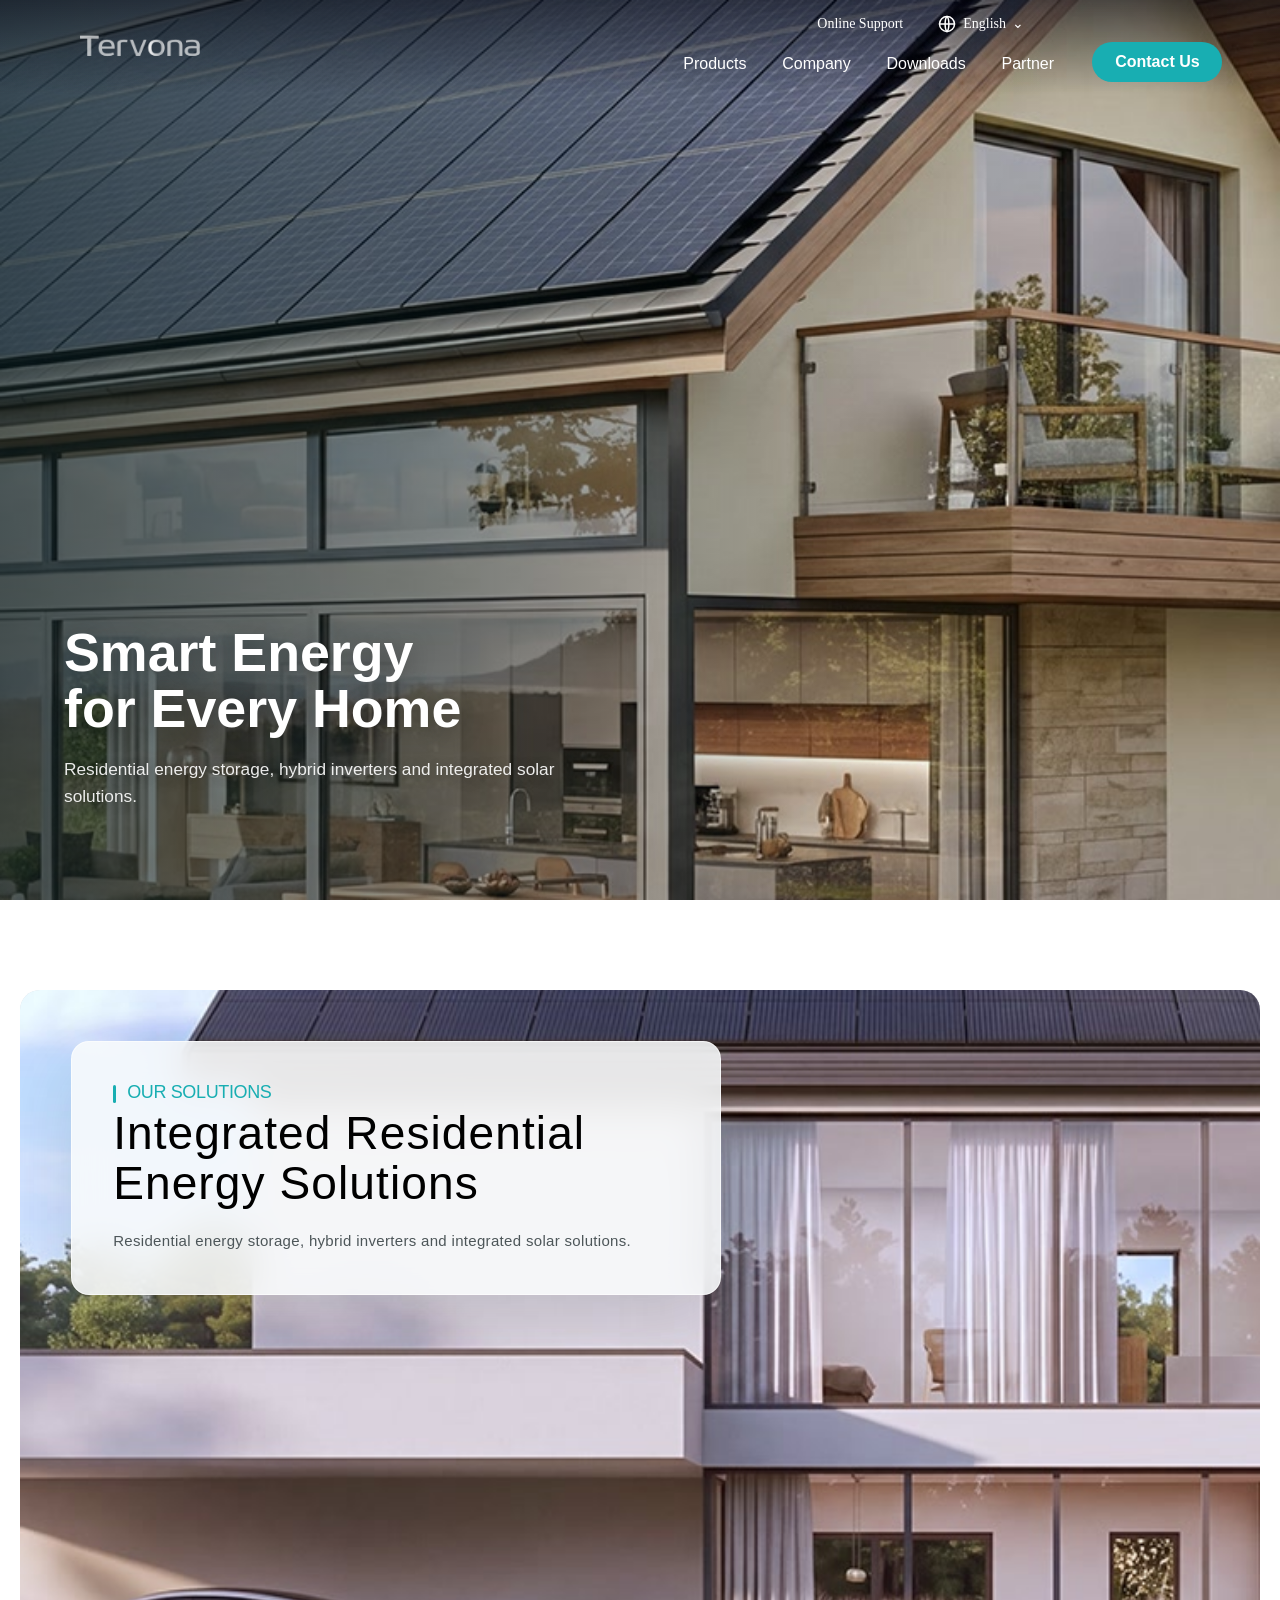
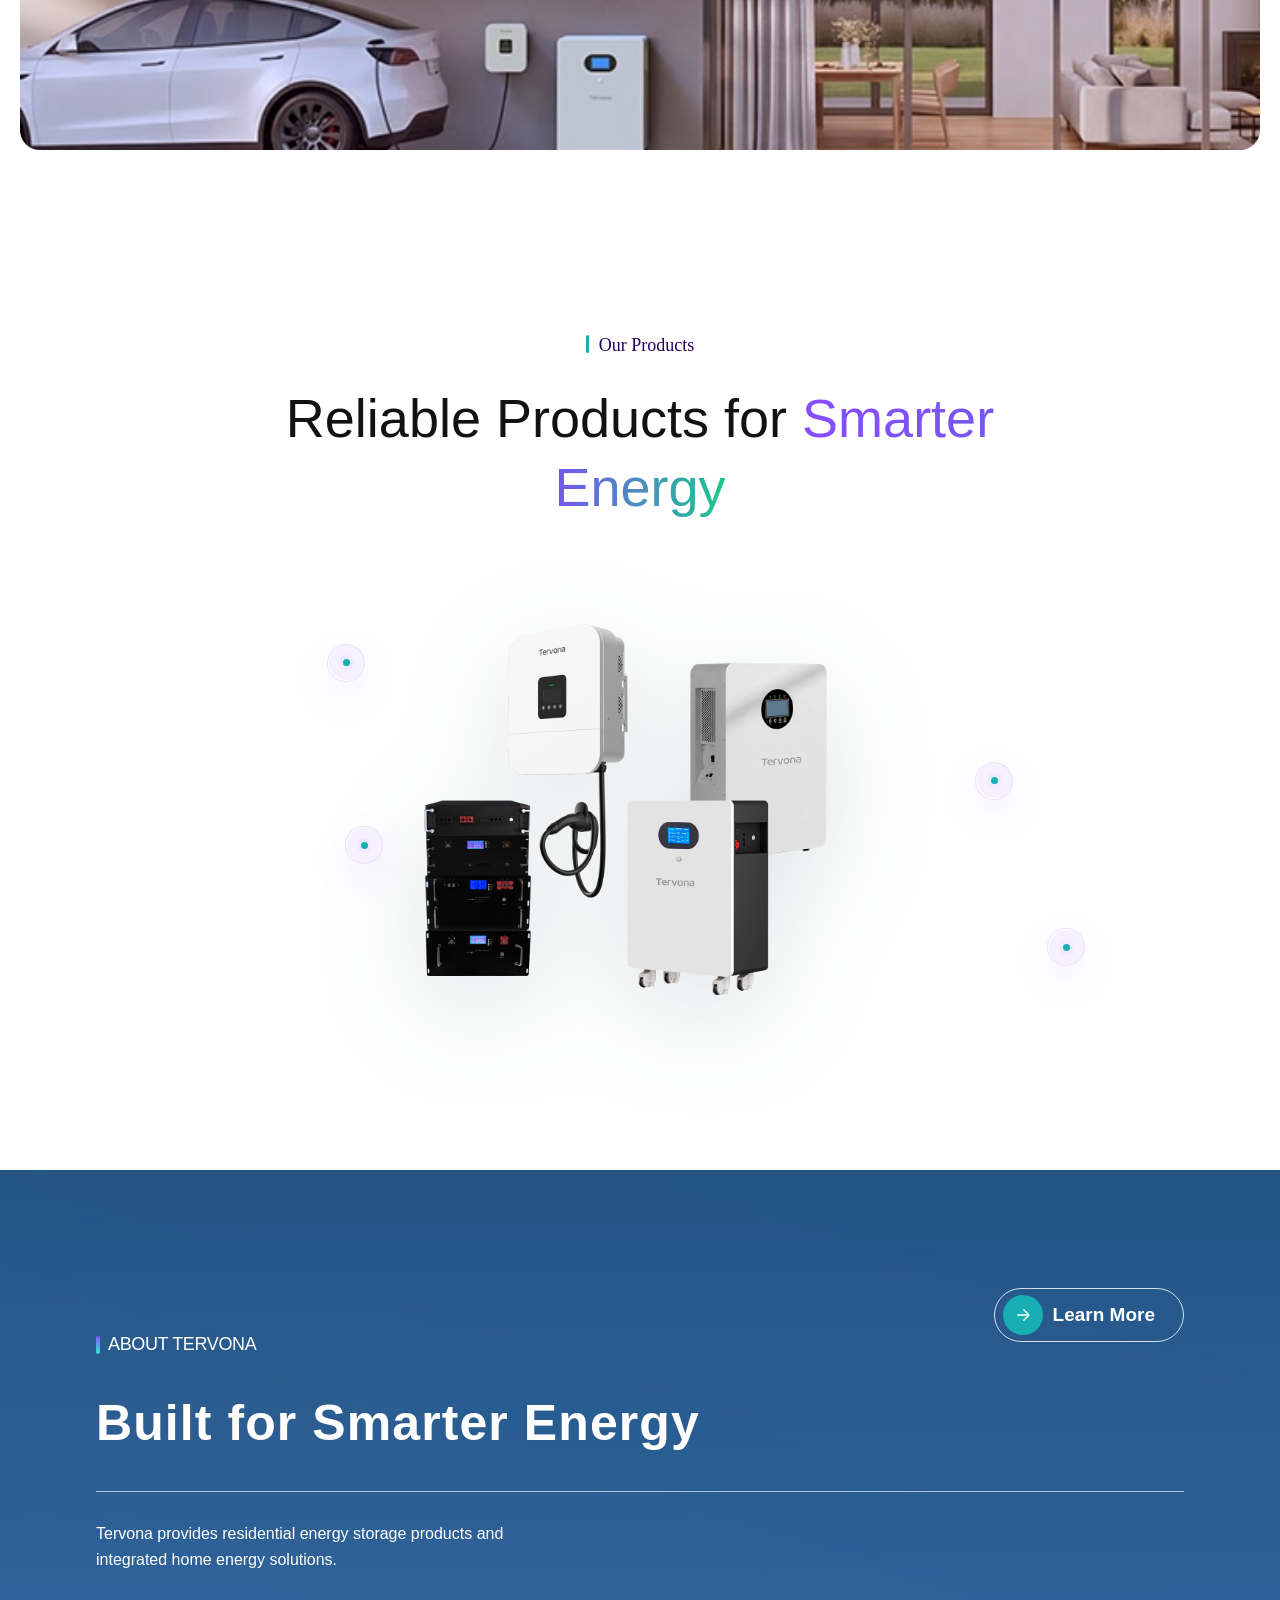
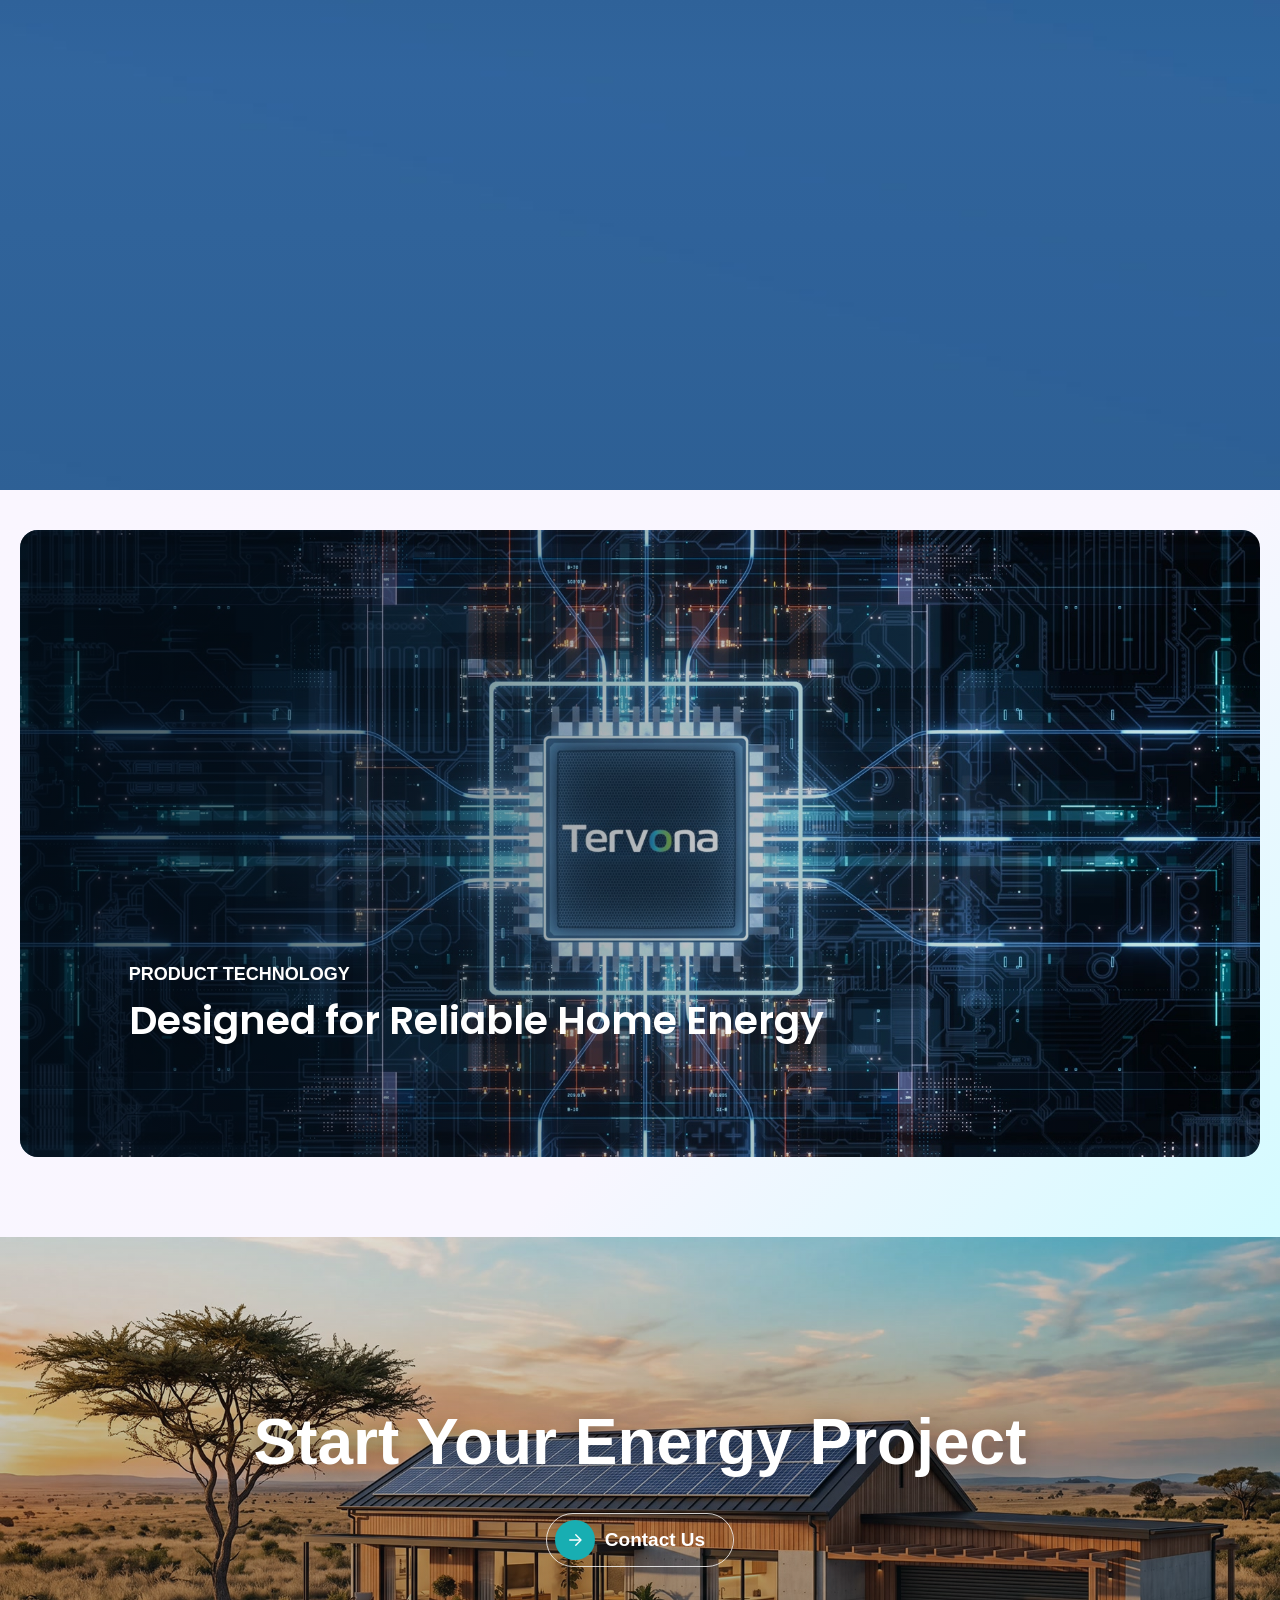
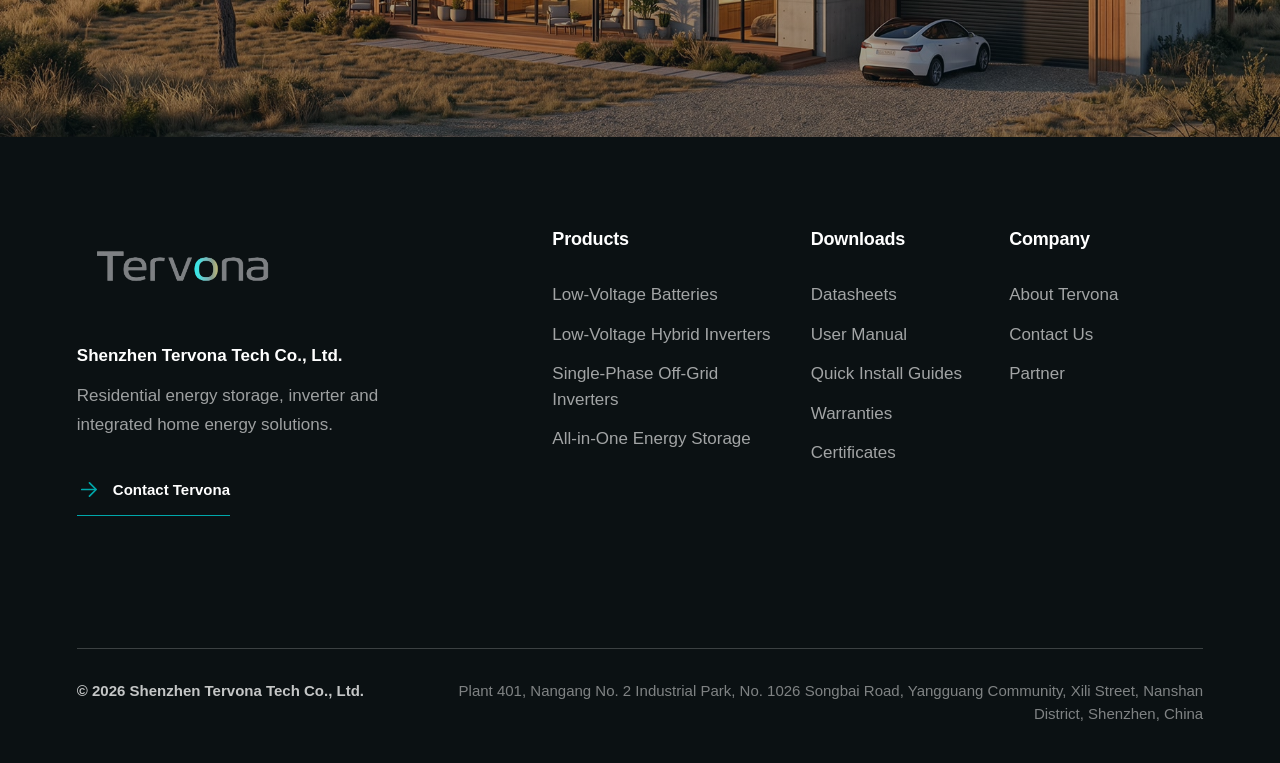
==== index.html @ 8e8884ca "Structure product detail titles by model and type" ====
<!doctype html>
<html lang="en">
  <head>
    <meta charset="UTF-8" />
    <meta name="viewport" content="width=device-width, initial-scale=1.0" />
    <title>Tervona</title>
    <script>
      (() => {
        const repositoryPath = "/website-cloner-no-motion";
        const usesRepositoryPath = window.location.hostname.endsWith(".github.io")
          || window.location.pathname === repositoryPath
          || window.location.pathname.startsWith(`${repositoryPath}/`);
        window.__SITE_BASE_PATH__ = usesRepositoryPath ? repositoryPath : "";
        const base = document.createElement("base");
        base.href = `${window.location.origin}${window.__SITE_BASE_PATH__ || ""}/`;
        document.head.appendChild(base);
      })();
    </script>
    <link rel="icon" type="image/png" href="assets/tervona-logo-transparent.png" />
    <link rel="stylesheet" href="styles.css?v=20261015-product-ui-v9" />
    <link rel="stylesheet" href="no-motion.css?v=20261015-product-ui-v9" />
  </head>
  <body>
    <div id="app"></div>
    <script src="assets/tervona-products.js?v=20261015-product-ui-v7"></script>
    <script src="cms-model.js?v=20260713-google-translate1"></script>
    <script src="no-motion.js?v=20260922-home-handoff-v1"></script>
    <script src="app-v3.js?v=20261015-product-ui-v9"></script>
  </body>
</html>
---- styles.css ----
@font-face {
  font-family: "TERVONA-Light";
  src: url("assets/tervona-fonts/PoppinsLight.woff2") format("woff2");
  font-display: swap;
}

/* Visual page builder */
.cms-record-actions button.visual { background:#8855ff; color:#fff; border-color:#8855ff; }
.cms-visual-editor { --ve-purple:#7950f2; --ve-border:#e4e7ec; --ve-muted:#667085; position:fixed; inset:0; z-index:10000; background:#f2f4f7; color:#101828; font-family:Inter,Poppins,Arial,sans-serif; overflow:hidden; }
.cms-visual-editor button,.cms-visual-editor input,.cms-visual-editor select,.cms-visual-editor textarea { font:inherit; }
.cms-visual-toolbar { height:64px; display:grid; grid-template-columns:320px 1fr 420px; align-items:center; padding:0 16px; background:#fff; border-bottom:1px solid var(--ve-border); }
.cms-visual-page-name,.cms-visual-toolbar-actions,.cms-visual-devices { display:flex; align-items:center; gap:8px; }
.cms-visual-page-name button { width:34px; height:34px; border:1px solid var(--ve-border); border-radius:8px; background:#fff; font-size:22px; }
.cms-visual-page-name b { font-size:15px; }.cms-visual-page-name span { color:var(--ve-muted); font-size:12px; }
.cms-visual-devices { justify-content:center; }.cms-visual-devices button,.cms-visual-toolbar-actions button,.cms-visual-toolbar-actions a { height:36px; padding:0 14px; border:1px solid var(--ve-border); border-radius:8px; background:#fff; color:#344054; text-decoration:none; display:inline-flex; align-items:center; }
.cms-visual-devices button.active { color:var(--ve-purple); border-color:#b8a3ff; background:#f7f5ff; }
.cms-visual-toolbar-actions { justify-content:flex-end; }.cms-visual-toolbar-actions .primary { color:#fff; border-color:var(--ve-purple); background:var(--ve-purple); padding-inline:24px; font-weight:650; }
.cms-visual-body { height:calc(100vh - 64px); display:grid; grid-template-columns:292px minmax(480px,1fr) 240px; }
.cms-visual-inspector,.cms-visual-layers { background:#fff; overflow:auto; }
.cms-visual-inspector { border-right:1px solid var(--ve-border); }.cms-visual-layers { border-left:1px solid var(--ve-border); }
.cms-visual-tabs { height:62px; display:grid; grid-template-columns:repeat(3,1fr); border-bottom:1px solid var(--ve-border); }
.cms-visual-tabs button { border:0; border-bottom:2px solid transparent; background:#fff; color:#475467; font-size:13px; }.cms-visual-tabs button.active { color:var(--ve-purple); border-color:var(--ve-purple); }
.cms-visual-inspector-title { padding:17px 18px 13px; border-bottom:1px solid #f0f1f3; }.cms-visual-inspector-title span { display:block; font-size:11px; color:#98a2b3; margin-bottom:4px; }.cms-visual-inspector-title b { font-size:15px; }
.cms-visual-fields { padding:18px; display:grid; gap:17px; }.cms-visual-fields>label,.cms-visual-media-field { display:grid; gap:7px; font-size:12px; color:#475467; }
.cms-visual-fields input[type=text],.cms-visual-fields select,.cms-visual-fields textarea { width:100%; border:1px solid #d0d5dd; border-radius:7px; background:#fff; padding:9px 10px; color:#101828; outline:none; }
.cms-visual-fields textarea { min-height:74px; resize:vertical; line-height:1.5; }.cms-visual-fields input:focus,.cms-visual-fields select:focus,.cms-visual-fields textarea:focus { border-color:#9b7dff; box-shadow:0 0 0 3px #f0ebff; }
.cms-visual-range>div,.cms-visual-color>div { display:flex; align-items:center; gap:10px; }.cms-visual-range input { flex:1; accent-color:var(--ve-purple); }.cms-visual-range output { min-width:54px; padding:7px; text-align:center; border:1px solid #d0d5dd; border-radius:6px; color:#344054; }
.cms-visual-color input { width:42px; height:36px; padding:3px; border:1px solid #d0d5dd; border-radius:7px; background:#fff; }.cms-visual-color code { flex:1; padding:8px; border:1px solid #d0d5dd; border-radius:7px; }
.cms-visual-media-field img { width:100%; aspect-ratio:16/8; object-fit:cover; border-radius:8px; border:1px solid var(--ve-border); }.cms-visual-media-field>div { display:grid; grid-template-columns:1fr 1fr; gap:8px; }.cms-visual-media-field button { min-height:36px; border:1px solid #a78bfa; border-radius:7px; color:var(--ve-purple); background:#fff; }
.cms-visual-note { padding:12px; border:1px solid #e9e3ff; border-radius:8px; background:#f8f6ff; color:#6941c6; font-size:12px; line-height:1.6; }
.cms-visual-canvas-wrap { position:relative; min-width:0; display:flex; flex-direction:column; overflow:hidden; background:#eef0f3; }
.cms-visual-canvas { width:min(100% - 44px,1200px); height:calc(100% - 48px); margin:20px auto 0; background:#fff; overflow:auto; box-shadow:0 3px 16px rgba(16,24,40,.12); transition:width .25s ease; }.cms-visual-canvas.tablet { width:min(760px,calc(100% - 44px)); }.cms-visual-canvas.mobile { width:min(390px,calc(100% - 44px)); }
.cms-visual-site-header { height:68px; padding:0 34px; display:flex; align-items:center; gap:28px; background:#fff; }.cms-visual-site-header img { width:76px; }.cms-visual-site-header nav { margin-left:auto; display:flex; gap:26px; font-size:12px; }.cms-visual-site-header>button { border:0; border-radius:999px; padding:10px 16px; background:#8855ff; color:#fff; font-size:12px; }
.cms-visual-canvas.mobile .cms-visual-site-header nav { display:none; }.cms-visual-canvas.mobile .cms-visual-site-header { padding:0 16px; }.cms-visual-canvas.mobile .cms-visual-site-header>button { margin-left:auto; }
.cms-visual-hero { position:relative; min-height:520px; display:flex; align-items:center; background-size:cover; background-position:center; cursor:pointer; }.cms-visual-canvas.mobile .cms-visual-hero { min-height:590px; }.cms-visual-hero-shade { position:absolute; inset:0; background:linear-gradient(90deg,rgba(0,0,0,.88),rgba(0,0,0,.52) 64%,rgba(0,0,0,.2)); }
.cms-visual-hero-copy { position:relative; z-index:2; width:72%; padding:54px; }.cms-visual-canvas.mobile .cms-visual-hero-copy { width:100%; padding:28px; }.cms-visual-hero h1 { margin:0; font-family:Poppins,Arial,sans-serif; letter-spacing:-.045em; }.cms-visual-hero p { max-width:620px; margin:18px 0 26px; line-height:1.55; }
.cms-visual-selectable { position:relative; border:1px solid transparent; }.cms-visual-selectable:hover { outline:1px dashed #a78bfa; }.cms-visual-selectable.selected { outline:2px solid var(--ve-purple); outline-offset:8px; }.cms-visual-element-tools { display:none; position:absolute; left:50%; top:-48px; transform:translateX(-50%); padding:8px 12px; background:var(--ve-purple); color:#fff; border-radius:7px; white-space:nowrap; font-size:12px; }.cms-visual-selectable.selected .cms-visual-element-tools { display:block; }
.cms-visual-preview-cta { padding:12px 19px; border:0; border-radius:8px; background:#8855ff; color:#fff; }.cms-visual-image-handle { position:absolute; right:14px; top:14px; z-index:3; padding:8px 11px; border:1px solid rgba(255,255,255,.7); border-radius:7px; color:#fff; background:rgba(17,24,39,.65); }.cms-visual-image-handle.active { background:#8855ff; }
.cms-visual-next-section { min-height:220px; padding:38px 48px; display:grid; grid-template-columns:1.2fr 1fr; gap:30px; background:#fff; }.cms-visual-next-section span { color:#8855ff; font-size:10px; letter-spacing:.12em; }.cms-visual-next-section h2 { margin:8px 0; font-size:28px; line-height:1.12; }.cms-visual-placeholder-art { min-height:130px; border-radius:12px; background:linear-gradient(145deg,#e8edf4,#f8fafc); }
.cms-visual-status { height:36px; margin-top:auto; padding:0 16px; display:flex; align-items:center; gap:20px; border-top:1px solid var(--ve-border); background:#fff; color:#667085; font-size:11px; }.cms-visual-status b { margin-left:auto; color:#12b76a; font-weight:500; }
.cms-visual-layers-head { height:58px; padding:0 15px; display:flex; align-items:center; justify-content:space-between; border-bottom:1px solid var(--ve-border); }.cms-visual-layers-head b { font-size:13px; }.cms-visual-layers-head span { color:#12b76a; font-size:10px; }
.cms-visual-layers>button { width:calc(100% - 20px); min-height:43px; margin:5px 10px 0; padding:0 10px; display:flex; align-items:center; justify-content:space-between; border:1px solid #e4e7ec; border-radius:7px; background:#fff; color:#344054; text-align:left; font-size:12px; }.cms-visual-layers>button.child { width:calc(100% - 34px); margin-left:24px; }.cms-visual-layers>button.active { color:#6941c6; border-color:#b8a3ff; background:#f5f2ff; }.cms-visual-layers em { color:#98a2b3; font-style:normal; }
.cms-visual-media-modal { display:none; position:absolute; z-index:8; left:4%; right:4%; bottom:42px; max-height:66%; border:1px solid #d0d5dd; border-radius:12px; background:#fff; box-shadow:0 24px 70px rgba(16,24,40,.25); overflow:hidden; }.cms-visual-media-modal.open { display:flex; flex-direction:column; }
.cms-visual-modal-head,.cms-visual-media-tools,.cms-visual-modal-foot { padding:14px 16px; display:flex; align-items:center; justify-content:space-between; border-bottom:1px solid var(--ve-border); }.cms-visual-modal-head div { display:grid; gap:3px; }.cms-visual-modal-head b { font-size:15px; }.cms-visual-modal-head span,.cms-visual-modal-foot span { color:#667085; font-size:11px; }.cms-visual-modal-head>button { border:0; background:transparent; font-size:22px; }
.cms-visual-media-tools { gap:12px; }.cms-visual-media-tools nav { display:flex; gap:3px; }.cms-visual-media-tools button { padding:7px 11px; border:1px solid var(--ve-border); border-radius:6px; background:#fff; font-size:11px; }.cms-visual-media-tools nav button.active { color:#6941c6; border-color:#b8a3ff; }.cms-visual-media-tools input { min-width:180px; margin-left:auto; padding:8px 10px; border:1px solid #d0d5dd; border-radius:7px; }
.cms-visual-media-grid { padding:14px 16px; display:grid; grid-template-columns:repeat(5,minmax(90px,1fr)); gap:10px; overflow:auto; }.cms-visual-media-grid button { position:relative; padding:0; border:2px solid transparent; border-radius:8px; background:#f2f4f7; overflow:hidden; text-align:left; }.cms-visual-media-grid button.active { border-color:var(--ve-purple); }.cms-visual-media-grid img { width:100%; aspect-ratio:4/2.6; object-fit:cover; display:block; }.cms-visual-media-grid span { display:block; padding:6px 7px; overflow:hidden; white-space:nowrap; text-overflow:ellipsis; font-size:10px; }
.cms-visual-modal-foot { border-top:1px solid var(--ve-border); border-bottom:0; }.cms-visual-modal-foot .primary { padding:9px 17px; border:0; border-radius:7px; color:#fff; background:var(--ve-purple); }
@media (max-width:1180px) { .cms-visual-toolbar { grid-template-columns:260px 1fr 330px; }.cms-visual-body { grid-template-columns:260px minmax(400px,1fr); }.cms-visual-layers { display:none; }.cms-visual-toolbar-actions button:not(.primary) { display:none; }.cms-visual-site-header nav { gap:14px; }.cms-visual-media-grid { grid-template-columns:repeat(4,1fr); } }

@font-face {
  font-family: "TERVONA-Regular";
  src: url("assets/tervona-fonts/PoppinsRegular.woff2") format("woff2");
  font-display: swap;
}

@font-face {
  font-family: "TERVONA-Medium";
  src: url("assets/tervona-fonts/PoppinsMedium.woff2") format("woff2");
  font-display: swap;
}

@font-face {
  font-family: "TERVONA-SemiBold";
  src: url("assets/tervona-fonts/PoppinsSemiBold.woff2") format("woff2");
  font-display: swap;
}

@font-face {
  font-family: "TERVONA-Bold";
  src: url("assets/tervona-fonts/PoppinsBold.woff2") format("woff2");
  font-display: swap;
}

@font-face {
  font-family: "TERVONA-ManSemiBold";
  src: url("assets/tervona-fonts/Manrope-SemiBold.woff2") format("woff2");
  font-display: swap;
}

:root {
  --purple: #8655ff;
  --purple-soft: #c8b6ff;
  --ink: #121212;
  --muted: #666;
  --line: #ececf0;
  --white: #ffffff;
  --dark: #151515;
  --green: #25e577;
  --shadow: 0 24px 80px rgba(0, 0, 0, 0.12);
  --button-color: var(--purple);
  --button-text-color: #fff;
  --button-radius: 999px;
  --site-font-family: var(--font-regular);
  --heading-font-family: var(--font-semibold);
  --base-font-size: 19px;
  --body-font-weight: 400;
  --body-line-height: 1.55;
  --nav-font-size: 20px;
  --nav-font-weight: 400;
  --button-font-size: 19px;
  --button-font-weight: 700;
  --hero-title-size: clamp(52px, 6vw, 100px);
  --section-title-size: clamp(36px, 5vw, 64px);
  --card-title-size: 23px;
  --heading-font-weight: 600;
  --card-title-weight: 600;
  --font-light: "TERVONA-Light", "Poppins", "Microsoft YaHei", Arial, sans-serif;
  --font-regular: "TERVONA-Regular", "Poppins", "Microsoft YaHei", Arial, sans-serif;
  --font-medium: "TERVONA-Medium", "Poppins", "Microsoft YaHei", Arial, sans-serif;
  --font-semibold: "TERVONA-SemiBold", "Poppins", "Microsoft YaHei", Arial, sans-serif;
  --font-bold: "TERVONA-Bold", "Poppins", "Microsoft YaHei", Arial, sans-serif;
  --font-man: "TERVONA-ManSemiBold", "Manrope", "Poppins", Arial, sans-serif;
}

* {
  box-sizing: border-box;
}

html {
  scroll-behavior: smooth;
  overflow-x: clip;
}

body {
  margin: 0;
  overflow-x: clip;
  color: var(--ink);
  background: var(--white);
  font-family: var(--site-font-family);
  font-size: var(--base-font-size);
  font-weight: var(--body-font-weight);
  line-height: var(--body-line-height);
}

h1,
h2,
h3,
h4,
h5,
h6 {
  font-family: var(--heading-font-family);
}

a {
  color: inherit;
  text-decoration: none;
}

button {
  font: inherit;
  cursor: pointer;
}

svg {
  width: 20px;
  height: 20px;
}

.topbar {
  position: fixed;
  z-index: 50;
  top: 0;
  left: 0;
  right: 0;
  height: 90px;
  color: #111;
  background: rgba(255, 255, 255, 0.96);
  transition: color 0.25s ease, background 0.25s ease, box-shadow 0.25s ease, transform 0.34s ease;
  backdrop-filter: blur(16px);
}

.topbar.hide {
  transform: translateY(-102%);
}

.topbar.solid,
.topbar:hover {
  color: #111;
  background: rgba(255, 255, 255, 0.96);
  box-shadow: 0 8px 28px rgba(0, 0, 0, 0.08);
  backdrop-filter: blur(16px);
}

.topbar.topbar-overlay:not(.solid):not(:hover) {
  color: #fff;
  background: linear-gradient(180deg, rgba(5, 7, 18, 0.58), rgba(5, 7, 18, 0));
  box-shadow: none;
  backdrop-filter: none;
}

.topbar.topbar-overlay:not(.solid):not(:hover) .logo-light { opacity: 1; }
.topbar.topbar-overlay:not(.solid):not(:hover) .logo-dark { opacity: 0; }
.topbar.topbar-overlay:not(.solid):not(:hover) .logo-light {
  filter: brightness(0) invert(1);
}

@media (min-width: 1001px) {
  .topbar.topbar-overlay { height: 56px; }
  .topbar.topbar-overlay .main-nav { height: 56px; padding: 0 40px; gap: 32px; }
  .topbar.topbar-overlay .fox-logo { width: 148px; height: 48px; }
  .topbar.topbar-overlay .top-small { top: 6px; right: 204px; gap: 22px; font-size: 12px; }
  .topbar.topbar-overlay .nav-links { gap: 34px; padding-top: 28px; font-size: 17px; }
  .topbar.topbar-overlay .nav-item > a { padding-bottom: 4px; }
  .topbar.topbar-overlay .nav-item > a::after { margin-top: 2px; }
  .topbar.topbar-overlay .contact-pill { min-width: 110px; height: 34px; font-size: 15px; }
}

.top-small {
  position: absolute;
  top: 14px;
  right: 226px;
  display: flex;
  align-items: center;
  gap: 25px;
  font-family: Georgia, "Times New Roman", serif;
  font-size: 12px;
}

.region,
.mobile-menu {
  border: 0;
  color: inherit;
  background: transparent;
}

.region {
  display: flex;
  align-items: center;
  gap: 6px;
  font-size: 12px;
}

.language-switcher {
  position: relative;
}

.region i {
  font-style: normal;
}

.language-menu {
  position: absolute;
  top: calc(100% + 12px);
  right: 0;
  z-index: 90;
  min-width: 178px;
  max-height: 320px;
  overflow-y: auto;
  display: grid;
  padding: 8px;
  border: 1px solid rgba(137, 85, 255, 0.14);
  border-radius: 12px;
  background: rgba(255, 255, 255, 0.98);
  box-shadow: 0 18px 48px rgba(17, 8, 54, 0.14);
  opacity: 0;
  pointer-events: none;
  transform: translateY(-6px);
  transition: opacity 0.2s ease, transform 0.2s ease;
}

.language-switcher.open .language-menu {
  opacity: 1;
  pointer-events: auto;
  transform: translateY(0);
}

.language-menu button {
  width: 100%;
  border: 0;
  border-radius: 8px;
  padding: 9px 10px;
  color: #1d1235;
  background: transparent;
  text-align: left;
  font-size: 13px;
}

.language-menu button:hover,
.language-menu button.active {
  color: var(--purple);
  background: rgba(137, 85, 255, 0.08);
}

.goog-te-banner-frame,
.goog-te-gadget-icon,
.goog-logo-link {
  display: none !important;
}

#google_translate_element {
  position: fixed;
  left: -9999px;
  top: -9999px;
  width: 1px;
  height: 1px;
  overflow: hidden;
}

body {
  top: 0 !important;
}

.main-nav {
  height: 90px;
  display: flex;
  align-items: center;
  padding: 0 58px;
  gap: 44px;
}

.fox-logo {
  position: relative;
  flex: 0 0 auto;
  width: 164px;
  height: 58px;
  display: block;
  overflow: hidden;
}

.fox-logo img {
  position: absolute;
  inset: 0;
  width: 100%;
  height: 100%;
  object-fit: contain;
  border-radius: 0;
  background: transparent;
  display: block;
  transition: opacity 0.2s ease;
}

.fox-logo .logo-dark {
  opacity: 0;
}

.topbar .logo-light {
  opacity: 0;
}

.topbar .logo-dark {
  opacity: 1;
}

.topbar.solid .logo-light,
.topbar:hover .logo-light {
  opacity: 0;
  filter: none;
}

.topbar.solid .logo-dark,
.topbar:hover .logo-dark {
  opacity: 1;
}

.nav-links {
  margin-left: auto;
  display: flex;
  align-items: flex-end;
  gap: 38px;
  height: 100%;
  padding-top: 50px;
  font-size: var(--nav-font-size);
  font-weight: var(--nav-font-weight);
}

.nav-item {
  height: 100%;
}

.nav-item > a {
  display: block;
  padding-bottom: 12px;
  white-space: nowrap;
}

.nav-item > a::after {
  content: "";
  display: block;
  width: 0;
  height: 2px;
  margin-top: 6px;
  background: var(--purple);
  transition: width 0.25s ease;
}

.nav-item:hover > a::after {
  width: 100%;
}

.contact-pill {
  min-width: 142px;
  height: 42px;
  display: inline-flex;
  align-items: center;
  justify-content: center;
  gap: 8px;
  padding: 0 18px;
  color: var(--button-text-color);
  background: var(--button-color);
  border-radius: var(--button-radius);
  font-size: var(--button-font-size);
  font-weight: var(--button-font-weight);
}

.mobile-menu {
  display: none;
}

.mobile-drawer {
  position: fixed;
  inset: 0;
  z-index: 80;
  display: none;
  background: rgba(12, 0, 32, 0.46);
  opacity: 0;
  pointer-events: none;
  transition: opacity 0.26s ease;
}

.topbar.mobile-open .mobile-drawer {
  display: block;
  opacity: 1;
  pointer-events: auto;
}

.mobile-drawer-panel {
  position: absolute;
  inset: 0 0 0 auto;
  width: min(88vw, 420px);
  height: 100%;
  padding: 20px 22px 28px;
  overflow-y: auto;
  color: #111;
  background: rgba(255, 255, 255, 0.98);
  box-shadow: -24px 0 60px rgba(0, 0, 0, 0.18);
  transform: translateX(100%);
  transition: transform 0.34s cubic-bezier(0.22, 1, 0.36, 1);
}

.topbar.mobile-open .mobile-drawer-panel {
  transform: translateX(0);
}

.mobile-drawer-head,
.mobile-drawer-item > div,
.mobile-drawer-tools {
  display: flex;
  align-items: center;
}

.mobile-drawer-head {
  justify-content: space-between;
  min-height: 58px;
}

.mobile-drawer-head button,
.mobile-drawer-item button {
  border: 0;
  background: transparent;
}

.mobile-drawer-head button {
  width: 42px;
  height: 42px;
  font-size: 30px;
  line-height: 1;
}

.mobile-drawer-tools {
  flex-wrap: wrap;
  gap: 10px;
  margin: 18px 0 22px;
  color: #5f35df;
  font-size: 13px;
}

.mobile-drawer-tools a,
.mobile-drawer-tools span,
.mobile-drawer-tools .region {
  min-height: 32px;
  display: inline-flex;
  align-items: center;
  gap: 5px;
  padding: 0 11px;
  border: 1px solid #eee8ff;
  border-radius: 999px;
  background: #faf8ff;
}

.mobile-drawer-tools .language-switcher {
  width: 100%;
}

.mobile-drawer-tools .region {
  width: 100%;
  justify-content: space-between;
  color: #5f35df;
}

.mobile-drawer-tools .language-menu {
  position: static;
  width: 100%;
  max-height: 0;
  margin-top: 8px;
  padding: 0;
  overflow: hidden;
  border: 0;
  box-shadow: none;
  opacity: 1;
  pointer-events: none;
  transform: none;
}

.mobile-drawer-tools .language-switcher.open .language-menu {
  max-height: 260px;
  padding: 8px;
  border: 1px solid rgba(137, 85, 255, 0.14);
  pointer-events: auto;
}

.mobile-drawer-nav {
  border-top: 1px solid #eee;
}

.mobile-drawer-item {
  border-bottom: 1px solid #eee;
}

.mobile-drawer-item > div {
  min-height: 58px;
  justify-content: space-between;
  gap: 16px;
}

.mobile-drawer-item > div > a {
  font-family: var(--font-semibold);
  font-size: 21px;
}

.mobile-drawer-item button {
  width: 38px;
  height: 38px;
  color: var(--purple);
  font-size: 22px;
  transition: transform 0.2s ease;
}

.mobile-drawer-item.open button {
  transform: rotate(180deg);
}

.mobile-submenu {
  display: block;
  max-height: 0;
  overflow: hidden;
  transition: max-height 0.24s ease;
}

.mobile-drawer-item.open .mobile-submenu {
  max-height: 520px;
  padding-bottom: 12px;
}

.mobile-submenu a {
  min-height: 46px;
  display: flex;
  align-items: center;
  gap: 12px;
  padding: 8px 4px 8px 14px;
  color: #444;
}

.mobile-submenu img {
  width: 26px;
  height: 26px;
  object-fit: contain;
}

.mobile-contact {
  min-height: 48px;
  display: inline-flex;
  align-items: center;
  gap: 10px;
  margin-top: 24px;
  padding: 0 20px;
  color: var(--button-text-color);
  background: var(--button-color);
  border-radius: var(--button-radius);
  font-family: var(--font-semibold);
  font-size: var(--button-font-size);
  font-weight: var(--button-font-weight);
}

body.mobile-menu-lock {
  overflow: hidden;
}

.mega {
  position: fixed;
  z-index: 48;
  top: 90px;
  left: 0;
  right: 0;
  padding: 0 42px;
  color: #111;
  background: rgba(255, 255, 255, 0.98);
  border-top: 1px solid var(--line);
  box-shadow: var(--shadow);
  opacity: 0;
  pointer-events: none;
  transform: translateY(-16px);
  transition: opacity 0.24s ease, transform 0.24s ease;
}

.fox-dropdown {
  padding: 0;
}

.drop-inner {
  max-width: 1400px;
  margin: 0 auto;
  padding: 60px 0;
}

.drop-top {
  display: flex;
  align-items: flex-end;
  justify-content: space-between;
  gap: 32px;
  padding-bottom: 34px;
  margin-bottom: 40px;
  border-bottom: 1px solid #e5e5e5;
}

.drop-top h3 {
  margin: 0 0 16px;
  color: #000;
  font-size: 28px;
  line-height: 1.2;
  font-weight: 700;
}

.drop-top p {
  margin: 0;
  color: #666;
  font-size: 16px;
}

.all-products {
  display: inline-flex;
  align-items: center;
  gap: 16px;
  color: var(--purple);
  font-size: 16px;
  font-weight: 500;
}

.all-products span {
  width: 40px;
  height: 28px;
  display: grid;
  place-items: center;
  border: 1px solid var(--purple);
  border-radius: 999px;
}

.all-products svg {
  width: 17px;
  height: 17px;
}

.drop-grid {
  --gap-x: 20px;
  --gap-y: 30px;
  display: grid;
  grid-template-columns: repeat(4, minmax(0, 1fr));
  gap: var(--gap-y) var(--gap-x);
}

.support-drop .drop-grid {
  grid-template-columns: repeat(3, minmax(0, 1fr));
}

.drop-pill {
  position: relative;
  min-height: 48px;
  display: flex;
  align-items: center;
  gap: 20px;
  padding: 8px 28px;
  overflow: hidden;
  color: #000;
  background: #fff;
  border: 1px solid #eee8ff;
  border-radius: 80px;
  transition: color 0.28s ease, background 0.28s ease, border 0.28s ease;
}

.drop-pill img {
  width: 32px;
  height: 32px;
  object-fit: contain;
  filter: hue-rotate(235deg) saturate(1.5);
}

.drop-pill:hover {
  color: #fff;
  background: var(--purple);
  border-color: transparent;
}

.drop-pill:hover img {
  filter: brightness(0) invert(1);
}

.nav-item:hover .mega,
.nav-item:focus-within .mega,
.nav-item.open .mega {
  opacity: 1;
  pointer-events: auto;
  transform: translateY(0);
}

.mega-inner {
  max-width: 1280px;
  min-height: 310px;
  margin: 0 auto;
  display: grid;
  grid-template-columns: 1.1fr 1fr 1fr 0.9fr;
  gap: 34px;
  padding: 42px 0;
}

.mega-copy p,
.section-title span,
.energy-copy span {
  margin: 0 0 14px;
  color: var(--purple);
  font-family: Georgia, "Times New Roman", serif;
}

.mega-copy h3 {
  max-width: 360px;
  margin: 0 0 24px;
  font-size: 30px;
  line-height: 1.14;
  font-weight: 500;
}

.link-arrow {
  display: inline-flex;
  align-items: center;
  gap: 10px;
  font-weight: 700;
}

.mega-col h4 {
  margin: 4px 0 16px;
  font-size: 14px;
  color: var(--muted);
}

.mega-col a {
  min-height: 38px;
  display: flex;
  align-items: center;
  justify-content: space-between;
  border-bottom: 1px solid var(--line);
  font-size: 16px;
}

.mega-card {
  padding: 22px;
  background: #f7f7fb;
  border-radius: 8px;
}

.mega-card img {
  width: 100%;
  height: 120px;
  object-fit: contain;
}

.mega-card strong,
.mega-card span {
  display: block;
}

.mega-card strong {
  margin: 12px 0 8px;
}

.mega-card span {
  color: var(--muted);
  line-height: 1.5;
}

.hero {
  position: relative;
  height: 100vh;
  min-height: 720px;
  overflow: hidden;
  background: #000;
}

.hero-track {
  height: 100%;
  display: flex;
  transition: transform 0.85s cubic-bezier(0.75, 0, 0.16, 1);
}

.hero-slide {
  position: relative;
  min-width: 100%;
  height: 100%;
  overflow: hidden;
}

.hero-slide picture,
.hero-slide img,
.hero-slide video {
  width: 100%;
  height: 100%;
  object-fit: cover;
  object-position: left center;
  display: block;
}

.hero-shade {
  position: absolute;
  inset: 0;
  background: linear-gradient(90deg, rgba(0, 0, 0, 0.58), rgba(0, 0, 0, 0.1) 58%, rgba(0, 0, 0, 0));
}

.hero-brand-mark {
  position: absolute;
  z-index: 10;
  top: 94px;
  right: 6vw;
  width: 155px;
  padding: 7px 12px;
  border-radius: 7px;
  background: rgba(255, 255, 255, 0.94);
  box-shadow: 0 5px 18px rgba(20, 20, 20, 0.08);
  pointer-events: none;
}

.hero-slide .hero-brand-mark img {
  width: 100%;
  height: auto;
  object-fit: contain;
  display: block;
}

.hero-mobile-poster {
  display: none !important;
}

.hero-text {
  position: absolute;
  left: 5vw;
  bottom: 86px;
  max-width: 720px;
  color: #fff;
  display: none;
}

.hero-text h1 {
  margin: 0 0 24px;
  font-size: clamp(44px, 6vw, 84px);
  line-height: 0.96;
  font-weight: 800;
}

.hero-text p {
  max-width: 640px;
  margin: 0;
  color: rgba(255, 255, 255, 0.78);
  font-size: 17px;
  line-height: 1.6;
}

.round-arrow {
  position: absolute;
  z-index: 3;
  top: 50%;
  width: 38px;
  height: 38px;
  display: grid;
  place-items: center;
  color: #fff;
  background: rgba(0, 0, 0, 0.28);
  border: 0;
  border-radius: 50%;
}

.round-arrow.prev {
  left: 18px;
  transform: rotate(180deg);
}

.round-arrow.next {
  right: 18px;
}

.hero-lines {
  position: absolute;
  left: 50%;
  bottom: 42px;
  display: flex;
  gap: 8px;
  transform: translateX(-50%);
}

.hero-lines button {
  width: 52px;
  height: 2px;
  border: 0;
  background: rgba(255, 255, 255, 0.45);
}

.hero-lines button.active {
  background: #fff;
}

.solutions {
  position: relative;
  min-height: 210vh;
  background: #fff;
}

.scroll-progress {
  position: sticky;
  top: 92px;
  z-index: 3;
  width: calc(100% - 40px);
  height: 12px;
  margin: 0 auto;
  background: #f0f1f4;
  border-radius: 999px;
  transform: translateY(64px);
}

.scroll-progress span {
  display: block;
  width: 0;
  height: 100%;
  background: linear-gradient(90deg, var(--purple), #e9efff);
  border-radius: inherit;
}

.solutions-stage {
  position: sticky;
  top: 0;
  height: 100vh;
  display: grid;
  grid-template-columns: 1.08fr 0.92fr;
  align-items: center;
  gap: 6vw;
  padding: 120px 6vw 70px;
  overflow: hidden;
}

.solution-media {
  position: relative;
  height: 62vh;
  min-height: 430px;
  border-radius: 8px;
  overflow: hidden;
  box-shadow: var(--shadow);
}

.solution-media img {
  position: absolute;
  inset: 0;
  width: 100%;
  height: 100%;
  object-fit: cover;
  opacity: 0;
  transform: scale(1.06);
  transition: opacity 0.55s ease, transform 0.75s ease;
}

.solution-media img.active {
  opacity: 1;
  transform: scale(1);
}

.solution-copy h2 {
  margin: 0 0 22px;
  font-size: clamp(34px, 4.2vw, 62px);
  line-height: 1.06;
  font-weight: 500;
}

.solution-copy p {
  max-width: 540px;
  color: var(--muted);
  line-height: 1.8;
}

.solution-tabs {
  display: grid;
  gap: 12px;
  margin-top: 34px;
}

.solution-tabs button {
  padding: 18px 20px;
  text-align: left;
  background: #fff;
  border: 1px solid var(--line);
  border-radius: 8px;
  transition: border 0.25s ease, box-shadow 0.25s ease, transform 0.25s ease;
}

.solution-tabs button.active {
  border-color: var(--purple);
  box-shadow: 0 14px 38px rgba(137, 85, 255, 0.14);
  transform: translateX(12px);
}

.solution-tabs strong,
.solution-tabs em {
  display: block;
}

.solution-tabs em {
  margin-top: 6px;
  color: var(--muted);
  font-style: normal;
  font-size: 14px;
}

.solutions {
  min-height: 285vh;
  padding: 0 20px;
  overflow: visible;
}

.solutions-pin {
  --solution-scale: 1.2;
  --solution-y: 0vh;
  --solution-radius: 18px;
  --solution-clip: 14%;
  --glass-opacity: 0.82;
  --glass-blur: 32px;
  --flow-opacity: 0.5;
  --day-opacity: 1;
  --solution-copy-opacity: 1;
  --solution-copy-y: 0px;
  --solution-marker-opacity: 0;
  --solution-marker-y: 26px;
  --solution-marker-events: none;
  position: sticky;
  top: 0;
  height: 100vh;
  overflow: hidden;
  border-radius: var(--solution-radius);
  clip-path: inset(var(--solution-clip) round var(--solution-radius));
  background: #f7f7f7;
  transition: border-radius 0.08s linear;
}

.solutions-pin .solution-copy,
.solutions-pin .solution-head,
.solutions-pin .solution-glass > p {
  opacity: var(--solution-copy-opacity);
  transform: translateY(var(--solution-copy-y));
  transition: opacity 0.08s linear, transform 0.08s linear;
}

.solution-bg {
  position: absolute;
  inset: 0;
  transform: scale(var(--solution-scale));
  transform-origin: center center;
  transition: transform 0.08s linear;
}

.solution-bg picture,
.solution-bg img,
.solution-bg video {
  position: absolute;
  inset: 0;
  width: 100%;
  height: 100%;
  object-fit: cover;
  object-position: center center;
  display: block;
}

.solution-bg img {
  opacity: var(--day-opacity);
}

.solution-bg video {
  opacity: var(--flow-opacity);
  mix-blend-mode: screen;
  filter: saturate(1.15);
}

.solution-glass {
  position: absolute;
  z-index: 2;
  inset: 0;
  padding: 16.2vh 8.05vw 0;
  padding-left: max(8.05vw, calc(var(--solution-clip) + 32px));
  transform: translateY(var(--solution-y));
  background: rgba(255, 255, 255, var(--glass-opacity));
  backdrop-filter: blur(var(--glass-blur));
  transition: transform 0.08s linear, background 0.08s linear, backdrop-filter 0.08s linear;
}

.solution-head {
  max-width: min(1120px, 68vw);
}

.solution-head span,
.about-inner span,
.constant-card-copy span {
  display: block;
  margin-bottom: 8px;
  color: var(--purple);
  font-size: 18px;
  font-weight: 700;
}

.solution-head h2 {
  max-width: min(1120px, 68vw);
  margin: 0 0 30px;
  color: #000;
  font-size: clamp(38px, 4vw, 64px);
  line-height: 1.08;
  font-weight: 600;
}

.solution-glass > p {
  max-width: 590px;
  margin: 0 6.8vw 118px auto;
  color: #666;
  font-size: 16px;
  line-height: 1.7;
}

.solution-explore {
  display: none;
}

@media (min-width: 1200px) {
  .solutions {
    min-height: 231.5vh;
    margin-top: clamp(80px, calc(7.82vw - 20px), 130px);
    padding: 0;
  }

  .solutions-pin {
    --solution-side: 20px;
    --solution-info-y: 0%;
    --solution-head-opacity: 0;
    --solution-head-y: 19px;
    --solution-intro-opacity: 0;
    --solution-intro-y: 31px;
    --solution-mouse-opacity: 0;
    --solution-mouse-y: 31px;
    position: sticky;
    top: 5px;
    width: calc(100% - var(--solution-side) * 2);
    margin-inline: auto;
    height: auto;
    aspect-ratio: 2 / 1;
    max-height: calc(100vh - 10px);
    overflow: hidden;
    border-radius: 20px;
    clip-path: none;
    background: #dedde3;
    transition: none;
  }

  .solution-bg {
    transform: scale(var(--solution-scale));
    transition: none;
  }

  .solution-bg video {
    opacity: 1;
    mix-blend-mode: normal;
    filter: none;
  }

  .solution-glass {
    inset: 0 0 auto;
    height: 72.24%;
    padding: clamp(80px, calc(7.91vw - 21px), 130px) clamp(68px, calc(11.08vw - 73px), 139px) 0;
    transform: translateY(var(--solution-info-y));
    border-radius: 0 0 20px 20px;
    background:
      radial-gradient(circle at 0 0, rgba(167, 118, 255, 0.38), transparent 30%),
      radial-gradient(circle at 100% 100%, rgba(161, 111, 255, 0.34), transparent 31%),
      radial-gradient(circle at 38% 82%, rgba(255, 236, 207, 0.32), transparent 32%),
      rgba(245, 245, 249, 0.82);
    backdrop-filter: blur(34px);
    transition: none;
  }

  .solutions-pin .solution-head {
    opacity: var(--solution-head-opacity);
    transform: translateY(var(--solution-head-y));
    transition: none;
  }

  .solutions-pin .solution-glass > p {
    opacity: var(--solution-intro-opacity);
    transform: translateY(var(--solution-intro-y));
    transition: none;
  }

  .solution-head {
    max-width: min(1120px, 68vw);
  }

  .solution-head h2 {
    max-width: 830px;
    margin-bottom: 30px;
    font-size: 54px;
    line-height: 1.2;
    font-weight: 400;
    letter-spacing: 1.08px;
  }

  .solution-head span {
    position: relative;
    padding-left: 14px;
    font-size: 18px;
    line-height: 18px;
    font-weight: 400;
    letter-spacing: -0.36px;
  }

  .solution-head span::before {
    content: "";
    position: absolute;
    left: 0;
    top: 2px;
    width: 3px;
    height: 18px;
    border-radius: 999px;
    background: var(--purple);
  }

  .solution-glass > p {
    max-width: 540px;
    margin: 0 0 0 auto;
    line-height: 1.6;
    letter-spacing: 0.32px;
  }

  .solution-explore {
    position: absolute;
    left: 50%;
    bottom: 5.6vh;
    display: grid;
    justify-items: center;
    gap: 10px;
    color: var(--purple);
    font-size: 14px;
    opacity: var(--solution-mouse-opacity);
    transform: translate(-50%, var(--solution-mouse-y));
    transition: none;
  }

  .solution-explore i {
    position: relative;
    width: 16px;
    height: 29px;
    border: 1.5px solid currentColor;
    border-radius: 999px;
  }

  .solution-explore i::after {
    content: "";
    position: absolute;
    left: 50%;
    top: 5px;
    width: 2px;
    height: 7px;
    border-radius: 999px;
    background: currentColor;
    transform: translateX(-50%);
  }

}

@media (min-width: 1600px) {
  .solutions {
    min-height: 276.5vh;
  }

  .solution-glass {
    height: 69.45%;
  }
}

.solution-point {
  position: absolute;
  display: flex;
  align-items: center;
  gap: 10px;
  padding: 10px 18px;
  color: #fff;
  background: rgba(100, 68, 145, 0.38);
  border: 1px solid rgba(255, 255, 255, 0.82);
  border-radius: 999px;
  font-weight: 700;
  backdrop-filter: blur(8px);
  opacity: var(--solution-marker-opacity);
  transform: translateY(var(--solution-marker-y));
  transition: opacity 0.08s linear, transform 0.08s linear;
  pointer-events: var(--solution-marker-events);
  z-index: 4;
  text-decoration: none;
}

.solution-scene-links {
  position: absolute;
  z-index: 3;
  inset: 0;
  pointer-events: none;
}

.solution-point i {
  width: 20px;
  height: 20px;
  display: block;
  border: 6px solid rgba(137, 85, 255, 0.14);
  background: var(--purple);
  border-radius: 50%;
  animation: pulse 1.8s ease infinite;
}

.solution-line {
  position: absolute;
  height: 2px;
  background: linear-gradient(90deg, rgba(137, 85, 255, 0), rgba(137, 85, 255, 0.95), rgba(137, 85, 255, 0));
  box-shadow: 0 0 18px rgba(137, 85, 255, 0.85);
  opacity: 0.8;
  animation: flowLine 2.4s linear infinite;
  opacity: var(--solution-marker-opacity);
  transform: translateY(var(--solution-marker-y));
  transition: opacity 0.08s linear, transform 0.08s linear;
  pointer-events: none;
}

.solution-line.l0 { right: 28%; bottom: 35%; width: 18vw; transform: rotate(0deg); }
.solution-line.l1 { left: 36%; bottom: 27%; width: 18vw; transform: rotate(-8deg); }
.solution-line.l2 { right: 17%; bottom: 26%; width: 15vw; transform: rotate(-2deg); }

.solution-point.p0 { right: 38%; bottom: 35%; }
.solution-point.p1 { left: 40%; bottom: 25%; }
.solution-point.p2 { right: 23%; bottom: 25%; }

.products {
  --product-mx: 0px;
  --product-my: 0px;
  min-height: auto;
  padding: 62px 3vw 290px;
  overflow: hidden;
  background: #fff;
  scroll-margin-top: 96px;
}

@media (max-width: 767px) {
  .solution-scene-links {
    display: none;
  }
}

/* Compact WordPress-style media library and editable product taxonomy. */
.cms-admin-shell .cms-media-library-head {
  display: flex;
  align-items: center;
  justify-content: space-between;
  min-height: 42px;
  padding: 0 2px;
}

.cms-admin-shell .cms-media-library-head > div {
  display: flex;
  align-items: baseline;
  gap: 12px;
}

.cms-admin-shell .cms-media-library-head b {
  color: #1d1d1f;
  font-size: 13px;
}

.cms-admin-shell .cms-media-library-head span {
  color: #6e6e73;
  font-size: 11px;
}

.cms-admin-shell .cms-media-layout.with-upload .cms-upload-panel {
  grid-row: 1 / span 2;
}

.cms-admin-shell .cms-media-layout.with-upload .cms-media-library-head,
.cms-admin-shell .cms-media-layout.with-upload .cms-media-grid {
  grid-column: 2;
}

.cms-admin-shell .cms-media-grid {
  grid-template-columns: repeat(auto-fill, minmax(150px, 1fr));
  gap: 10px;
}

.cms-admin-shell .cms-media-grid article {
  gap: 8px;
  padding: 8px;
  border-radius: 10px;
}

.cms-admin-shell .cms-media-thumb {
  aspect-ratio: 1 / .78;
  border: 0;
  border-radius: 7px;
  overflow: hidden;
}

.cms-admin-shell .cms-media-thumb video {
  width: 100%;
  height: 100%;
  object-fit: contain;
}

.cms-admin-shell .cms-media-card-copy {
  min-width: 0;
}

.cms-admin-shell .cms-media-card-copy h3,
.cms-admin-shell .cms-media-card-copy p,
.cms-admin-shell .cms-media-card-copy em {
  overflow: hidden;
  text-overflow: ellipsis;
  white-space: nowrap;
}

.cms-admin-shell .cms-media-card-copy h3 {
  margin: 0 0 4px;
  font-size: 11px;
}

.cms-admin-shell .cms-media-card-copy p,
.cms-admin-shell .cms-media-card-copy em {
  display: block;
  margin: 0 0 3px;
  color: #86868b;
  font-size: 9px;
}

.cms-admin-shell .cms-media-grid article > footer {
  display: grid;
  grid-template-columns: 1fr 1fr;
  gap: 5px;
}

.cms-admin-shell .cms-media-grid article > footer button {
  min-height: 30px;
  padding: 0 6px;
  border: 1px solid #d2d2d7;
  border-radius: 7px;
  color: #1d1d1f;
  background: #fff;
  font-size: 9px;
  cursor: pointer;
}

.cms-admin-shell .cms-media-grid article > footer button:first-child {
  border-color: #1d1d1f;
  color: #fff;
  background: #1d1d1f;
}

.cms-media-editor-preview > img,
.cms-media-editor-preview > video {
  max-height: 560px;
}

.cms-category-list article.is-selected {
  background: #f5f5f7;
  box-shadow: inset 3px 0 0 #1d1d1f;
}

.cms-category-actions {
  display: flex;
  gap: 3px;
}

.cms-category-actions button {
  padding: 6px;
  border-radius: 6px;
}

.cms-category-actions .danger {
  color: #b42318;
}

.cms-category-actions button:disabled {
  opacity: .35;
  cursor: not-allowed;
}

.cms-admin-shell .cms-category-editor-panel {
  margin-bottom: 18px;
}

.cms-admin-shell .cms-category-editor .wide {
  grid-column: 1 / -1;
}

.cms-admin-shell .cms-category-editor label small {
  display: block;
  margin-top: 5px;
  color: #86868b;
  font-size: 10px;
  font-weight: 400;
}

.cms-admin-shell .cms-category-editor > footer {
  display: flex;
  align-items: center;
  justify-content: flex-end;
  gap: 10px;
}

.cms-admin-shell .cms-category-editor > footer a {
  color: #48484a;
  font-size: 11px;
  text-decoration: none;
}

@media (max-width: 900px) {
  .cms-admin-shell .cms-media-layout.with-upload {
    grid-template-columns: 1fr;
  }

  .cms-admin-shell .cms-media-layout.with-upload .cms-upload-panel,
  .cms-admin-shell .cms-media-layout.with-upload .cms-media-library-head,
  .cms-admin-shell .cms-media-layout.with-upload .cms-media-grid {
    grid-column: 1;
    grid-row: auto;
  }

  .cms-admin-shell .cms-media-grid {
    grid-template-columns: repeat(auto-fill, minmax(128px, 1fr));
  }

  .cms-admin-shell .cms-media-library-head > div {
    align-items: flex-start;
    flex-direction: column;
    gap: 3px;
  }
}

@media (min-width: 1200px) {
  .products .section-title > span {
    position: relative;
    display: inline-block;
    padding-left: 13px;
    color: #26005f;
    font-size: 18px;
  }

  .products .section-title > span::before {
    content: "";
    position: absolute;
    left: 0;
    top: 3px;
    width: 3px;
    height: 18px;
    border-radius: 999px;
    background: var(--purple);
  }

  .products .section-title h2 {
    max-width: 760px;
    margin: 10px auto 0;
    font-size: 54px;
    line-height: 1.28;
    font-weight: 500;
  }

  .products .section-title mark {
    background: linear-gradient(90deg, #874dff 0%, #7657ee 54%, #19c98d 100%);
    -webkit-background-clip: text;
    background-clip: text;
    color: transparent;
  }
}

.products .section-title,
.product-cloud .main-product,
.product-cloud .hotspot,
.product-cloud .stat-card {
  opacity: 0;
  transform: translateY(42px);
  transition:
    opacity 0.78s cubic-bezier(0.2, 0.8, 0.2, 1),
    transform 0.9s cubic-bezier(0.2, 0.8, 0.2, 1);
}

.products.in-view .section-title,
.products.in-view .product-cloud .main-product,
.products.in-view .product-cloud .hotspot,
.products.in-view .product-cloud .stat-card {
  opacity: 1;
  transform: translateY(0);
}

.products.in-view .product-cloud .main-product {
  transform: translate(calc(-50% + var(--product-mx)), calc(-50% + var(--product-my)));
}

.products.in-view .product-cloud .hotspot,
.products.in-view .product-cloud .stat-card {
  transition-delay: var(--product-delay, 0.08s);
}

.section-title {
  text-align: center;
}

.section-title.left {
  max-width: 780px;
  text-align: left;
}

.section-title h2 {
  margin: 0;
  font-size: var(--section-title-size);
  line-height: 1.14;
  font-weight: var(--heading-font-weight);
}

.section-title mark {
  color: var(--purple);
  background: transparent;
}

.product-cloud {
  position: relative;
  max-width: 1540px;
  height: 620px;
  margin: 44px auto 0;
}

.main-product {
  position: absolute;
  left: 51%;
  top: 47%;
  width: min(64vw, 1050px);
  transform: translate(calc(-50% + var(--product-mx)), calc(-50% + var(--product-my)));
  filter: drop-shadow(0 36px 50px rgba(90, 44, 180, 0.16));
  transition: opacity 0.78s cubic-bezier(0.2, 0.8, 0.2, 1), transform 0.16s ease-out;
  z-index: 1;
}

.hotspot {
  position: absolute;
  display: flex;
  align-items: center;
  gap: 10px;
  padding: 8px 11px 8px 16px;
  color: var(--purple);
  background: rgba(255, 255, 255, 0.62);
  border: 1px solid rgba(137, 85, 255, 0.18);
  border-radius: 999px;
  box-shadow: 0 14px 38px rgba(137, 85, 255, 0.1);
  backdrop-filter: blur(10px);
  z-index: 4;
  white-space: nowrap;
}

@media (min-width: 1200px) {
  .hotspot {
    width: 38px;
    height: 38px;
    justify-content: center;
    padding: 0;
    font-size: 0;
    background: rgba(255, 255, 255, 0.84);
  }

  .hotspot span,
  .hotspot::before {
    display: none;
  }
}

.hotspot::before {
  content: "";
  position: absolute;
  top: 50%;
  width: 170px;
  height: 1px;
  background: linear-gradient(90deg, rgba(137, 85, 255, 0), rgba(137, 85, 255, 0.46));
  transform: translateY(-50%);
  pointer-events: none;
}

.hotspot.h0::before,
.hotspot.h1::before {
  left: calc(100% - 8px);
  background: linear-gradient(90deg, rgba(137, 85, 255, 0.46), rgba(137, 85, 255, 0));
}

.hotspot.h2::before,
.hotspot.h3::before {
  right: calc(100% - 8px);
  background: linear-gradient(90deg, rgba(137, 85, 255, 0), rgba(137, 85, 255, 0.46));
}

.hotspot i {
  width: 15px;
  height: 15px;
  border: 4px solid #f0eaff;
  background: var(--purple);
  border-radius: 50%;
  box-shadow: 0 0 0 10px rgba(137, 85, 255, 0.08);
  animation: pulse 1.8s ease infinite;
}

.h0 { left: 24%; top: 17%; --product-delay: 0.28s; }
.h1 { left: 25.5%; top: 51%; --product-delay: 0.34s; }
.h2 { right: 19%; top: 39%; --product-delay: 0.4s; }
.h3 { right: 13%; top: 70%; --product-delay: 0.46s; }

.stat-card {
  position: absolute;
  width: 238px;
  min-height: 299px;
  padding: 30px 25px;
  color: #6d6d76;
  background: rgba(255, 255, 255, 0.9);
  border: 1px solid var(--purple);
  border-radius: 8px;
  box-shadow: 0 20px 50px rgba(137, 85, 255, 0.08);
  backdrop-filter: blur(10px);
  z-index: 3;
}

.stat-card strong {
  display: block;
  margin-bottom: 18px;
  color: #000;
  font-size: 42px;
  font-weight: 400;
}

.stat-card strong span {
  font: inherit;
}

.stat-card p {
  margin: 0 0 22px;
  line-height: 1.45;
  font-size: 13px;
}

.stat-card svg {
  color: #d2c5ff;
}

.s0 { left: 7%; top: -2%; --product-delay: 0.14s; }
.s1 { left: 0; bottom: -3%; width: 308px; min-height: 300px; --product-delay: 0.2s; }
.s2 { right: 0; top: 26%; width: 259px; min-height: 285px; background: var(--purple); color: #fff; border-color: var(--purple); --product-delay: 0.26s; }
.s2 strong { color: #fff; }
.s2 svg { color: #fff; }
.s3 { display: none; }

.about-unbox {
  position: relative;
  min-height: 118vh;
  padding: 0;
  overflow: hidden;
  color: #fff;
  background: #120034;
  margin-top: 0;
}

.about-bg {
  position: absolute;
  inset: 0;
  z-index: 0;
}

.about-bg picture,
.about-bg img,
.about-bg video {
  position: absolute;
  inset: 0;
  width: 100%;
  height: 100%;
  object-fit: cover;
  object-position: center top;
}

.about-bg video {
  opacity: 0.86;
  mix-blend-mode: screen;
  object-position: center bottom;
  transform: translateY(24%) scale(1.06);
  transform-origin: center bottom;
}

.about-bg::after {
  content: "";
  position: absolute;
  inset: 0;
  background:
    radial-gradient(circle at 45% 78%, rgba(123, 90, 255, 0.22), transparent 34%),
    linear-gradient(180deg, rgba(18, 0, 52, 0), rgba(18, 0, 52, 0.04) 24%, rgba(67, 163, 255, 0.25) 100%);
}

.about-inner {
  position: relative;
  z-index: 2;
  width: 85vw;
  max-width: 1600px;
  margin: 0 auto;
  min-height: 118vh;
  padding: 160px 0 0;
}

.about-inner::after {
  content: "";
  position: absolute;
  top: 321px;
  left: 0;
  right: 0;
  height: 1px;
  background: rgba(255, 255, 255, 0.62);
}

.about-kicker {
  display: flex;
  align-items: center;
  gap: 8px;
  margin-bottom: 34px;
  color: #fff;
  font-size: 18px;
  line-height: 1.65;
  font-weight: 500;
  letter-spacing: -0.36px;
}

.about-kicker::before {
  content: "";
  width: 4px;
  height: 18px;
  display: block;
  border-radius: 4px;
  background: linear-gradient(180deg, #8b55ff, #26ebcf);
}

.about-inner h2 {
  max-width: 720px;
  margin: 0 0 43px;
  color: #fff;
  font-size: clamp(50px, 2.85vw, 56px);
  line-height: 1.2;
  font-weight: 600;
  letter-spacing: 1.08px;
}

.about-more {
  position: absolute;
  top: 66px;
  right: 0;
}

.about-inner p {
  width: 35%;
  max-width: 560px;
  margin: 68px 0 0;
  color: #fff;
  line-height: 1.6;
  font-size: clamp(16px, 1.04vw, 20px);
  font-weight: 400;
}

.mini-stats {
  position: absolute;
  right: 0;
  top: 426px;
  width: 30%;
  max-width: 480px;
}

.mini-stat {
  display: flex;
  align-items: flex-start;
  justify-content: space-between;
  min-height: 136px;
  padding: 14px 0 20px;
  border-bottom: 1px solid rgba(255, 255, 255, 0.4);
}

.mini-stats b {
  display: inline-flex;
  align-items: baseline;
  justify-content: flex-end;
  color: #fff;
  font-size: clamp(82px, 5.25vw, 100px);
  line-height: 1;
  font-weight: 600;
  letter-spacing: 2px;
  white-space: nowrap;
  text-align: right;
  min-width: 58%;
}

.mini-stats b span {
  display: inline;
  margin: 0;
  color: inherit;
  font: inherit;
  line-height: inherit;
  letter-spacing: inherit;
}

.about-unbox .mini-stats b > span[data-count] {
  display: inline;
  margin: 0;
  color: #fff;
  font-family: inherit;
  font-size: inherit;
  font-weight: inherit;
  line-height: inherit;
  letter-spacing: inherit;
}

.mini-stats em {
  color: #fff;
  font-style: normal;
  align-self: start;
  font-size: clamp(16px, 1.04vw, 20px);
  line-height: 1.4;
  font-weight: 600;
  max-width: 42.33%;
  padding-top: 10px;
}

.constant-sequence {
  position: relative;
  min-height: 390vh;
  padding: 0 20px;
  background: linear-gradient(135deg, #faf6ff 0%, #f9f6ff 62%, #d3fbff 100%);
}

.constant-sticky {
  --constant-clip-x: 20%;
  --constant-clip-y: 20%;
  --constant-round: 20px;
  --constant-card-opacity: 1;
  --constant-card-copy-opacity: 0;
  --constant-card-copy-y: 26px;
  --constant-logo-opacity: 0;
  --constant-logo-scale: 2.65;
  --constant-title-opacity: 0;
  --constant-title-y: 32px;
  position: sticky;
  top: 90px;
  height: calc(100vh - 90px);
  display: grid;
  place-items: center;
  overflow: hidden;
}

.constant-card {
  position: absolute;
  inset: 0;
  display: block;
  overflow: hidden;
  border-radius: var(--constant-round);
  clip-path: inset(var(--constant-clip-y) var(--constant-clip-x) round var(--constant-round));
  opacity: var(--constant-card-opacity);
  transition: opacity 0.05s linear;
}

.constant-card > img,
.constant-card > video {
  position: absolute;
  inset: 0;
  width: 100%;
  height: 100%;
  object-fit: cover;
  display: block;
}

.constant-card > video {
  z-index: 1;
}

.constant-shade {
  position: absolute;
  inset: 0;
  z-index: 2;
  background: rgba(18, 6, 27, 0.56);
}

.constant-card-copy {
  position: absolute;
  left: 8.5vw;
  bottom: 12.5vh;
  z-index: 3;
  max-width: 780px;
  color: #fff;
  opacity: var(--constant-card-copy-opacity);
  transform: translateY(var(--constant-card-copy-y));
  transition: opacity 0.08s linear, transform 0.08s linear;
}

.constant-card-copy span {
  color: #fff;
}

.constant-card-copy h2 {
  margin: 0;
  font-family: var(--font-semibold);
  font-size: clamp(38px, 3.08vw, 47px);
  line-height: 1.2;
  font-weight: 600;
}

.constant-logo-stage {
  position: absolute;
  inset: 0;
  display: block;
  pointer-events: none;
}

.constant-mark {
  position: absolute;
  top: clamp(28px, 4vh, 48px);
  left: 50%;
  width: min(31vw, 430px);
  max-width: calc(100vw - 80px);
  height: auto;
  object-fit: contain;
  opacity: var(--constant-logo-opacity);
  transform: translateX(-50%) scale(var(--constant-logo-scale));
  transform-origin: center center;
  transition: opacity 0.05s linear, transform 0.05s linear;
}

.constant-logo-stage h2 {
  position: absolute;
  top: 46vh;
  left: 50%;
  width: min(1080px, calc(100% - 48px));
  max-width: 1080px;
  margin: 0;
  color: #000;
  text-align: center;
  font-family: var(--font-regular);
  font-size: clamp(36px, 3.85vw, 58px);
  line-height: 1.26;
  font-weight: 400;
  opacity: var(--constant-title-opacity);
  transform: translate(-50%, var(--constant-title-y));
  transition: opacity 0.05s linear, transform 0.05s linear;
}

.innovation-page-sequence {
  margin-top: 0;
}

.cases,
.news {
  overflow: hidden;
  padding: 96px 5vw;
  background: #fff;
}

.case-slider,
.news-track {
  display: flex;
  gap: 24px;
  margin-top: 42px;
  transition: transform 0.45s cubic-bezier(0.75, 0, 0.16, 1);
}

.case-card {
  min-width: 306px;
  padding: 16px;
  background: #fff;
  border: 1px solid var(--line);
  border-radius: 8px;
  box-shadow: 0 16px 48px rgba(0, 0, 0, 0.06);
}

.case-card img {
  width: 100%;
  height: 190px;
  object-fit: cover;
  border-radius: 6px;
}

.case-card h3,
.news-card h3 {
  margin: 18px 0 10px;
  font-size: 20px;
  line-height: 1.28;
}

.case-card p,
.case-card span {
  display: block;
  margin: 0 0 8px;
  color: var(--muted);
}

.news {
  background: #f7f7fb;
}

.news-card {
  flex: 0 0 clamp(420px, 28.1vw, 540px);
  min-width: clamp(420px, 28.1vw, 540px);
  display: grid;
  grid-template-rows: 250px 352px;
  background: #fff;
  border-radius: 8px;
  overflow: hidden;
  box-shadow: 0 18px 50px rgba(0, 0, 0, 0.08);
}

.news-card div {
  min-width: 0;
  padding: 32px 32px 26px;
}

.news-card time {
  color: var(--purple);
  font-family: Georgia, "Times New Roman", serif;
}

.news-card img {
  width: 100%;
  height: 100%;
  object-fit: cover;
  display: block;
}

.slider-actions {
  display: flex;
  justify-content: flex-end;
  gap: 12px;
  margin-top: 26px;
}

.slider-actions button {
  width: 44px;
  height: 44px;
  display: grid;
  place-items: center;
  color: #fff;
  background: var(--purple);
  border: 0;
  border-radius: 50%;
}

.slider-actions button:first-child {
  transform: rotate(180deg);
}

.footer-cta {
  position: relative;
  min-height: 450px;
  display: grid;
  place-items: center;
  overflow: hidden;
  color: #fff;
  text-align: center;
  background: #08305a;
  opacity: 0;
  transform: translateY(44px);
  transition: opacity 0.9s ease, transform 0.9s cubic-bezier(0.22, 1, 0.36, 1);
}

.footer-cta.in-view {
  opacity: 1;
  transform: translateY(0);
}

.footer-cta > picture,
.footer-cta > picture img,
.footer-cta > video {
  position: absolute;
  inset: 0;
  width: 100%;
  height: 100%;
  object-fit: cover;
}

.footer-cta > picture img {
  display: block;
  transform: scale(1.06);
  transition: transform 1.25s cubic-bezier(0.22, 1, 0.36, 1);
}

.footer-cta > video {
  opacity: 0;
  mix-blend-mode: screen;
  transition: opacity 0.9s ease 0.18s;
}

.footer-cta.in-view > picture img {
  transform: scale(1);
}

.footer-cta.in-view > video {
  opacity: 0.26;
}

.footer-cta::after {
  content: "";
  position: absolute;
  inset: 0;
  background:
    radial-gradient(circle at 50% 44%, rgba(2, 20, 32, 0.02), rgba(2, 18, 38, 0.18) 78%),
    linear-gradient(180deg, rgba(2, 18, 38, 0.04), rgba(2, 18, 38, 0.12));
}

.footer-cta div {
  position: relative;
  z-index: 1;
  opacity: 0;
  transform: translateY(28px);
  transition: opacity 0.8s ease 0.12s, transform 0.8s cubic-bezier(0.22, 1, 0.36, 1) 0.12s;
}

.footer-cta.in-view div {
  opacity: 1;
  transform: translateY(0);
}

.footer-cta h2 {
  margin: 0 0 34px;
  font-size: var(--section-title-size);
  line-height: 1.14;
  font-weight: var(--heading-font-weight);
}

.outline-cta {
  display: inline-flex;
  align-items: center;
  gap: 10px;
  min-height: 54px;
  padding: 0 28px 0 8px;
  border: 1px solid rgba(255, 255, 255, 0.8);
  border-radius: 999px;
  font-weight: 700;
}

.outline-cta svg {
  width: 40px;
  height: 40px;
  padding: 11px;
  border-radius: 999px;
  background: var(--purple);
}

.footer {
  display: grid;
  grid-template-columns: 220px 1fr;
  gap: 46px;
  padding: 52px 5vw 70px;
  color: rgba(255, 255, 255, 0.72);
  background: #111;
}

.footer-cols {
  display: grid;
  grid-template-columns: repeat(3, 1fr);
  gap: 34px;
}

.footer h4 {
  margin: 0 0 16px;
  color: #fff;
}

.footer a {
  display: block;
  margin: 0 0 10px;
}

.detail-page {
  padding-top: 58px;
}

.detail-hero {
  min-height: 620px;
  display: grid;
  grid-template-columns: 1fr 1fr;
  align-items: center;
  gap: 6vw;
  padding: 80px 6vw;
  background: #f7f7fb;
}

.detail-hero img {
  width: 100%;
  max-height: 460px;
  object-fit: contain;
}

.detail-hero h1 {
  margin: 16px 0 20px;
  font-size: clamp(42px, 5vw, 72px);
  line-height: 1.04;
}

.detail-hero p,
.detail-content p {
  color: var(--muted);
  line-height: 1.75;
}

.back-link {
  color: var(--purple);
  font-weight: 700;
}

.detail-content {
  display: grid;
  grid-template-columns: 1fr 340px;
  gap: 46px;
  padding: 80px 6vw;
}

.detail-content article,
.detail-content aside {
  padding: 34px;
  background: #fff;
  border: 1px solid var(--line);
  border-radius: 8px;
  box-shadow: 0 18px 50px rgba(0, 0, 0, 0.05);
}

.detail-content aside span {
  display: block;
  padding: 12px 0;
  border-bottom: 1px solid var(--line);
  color: var(--muted);
}

.inside-main {
  background: #fff;
}

.product-source-hero {
  position: relative;
  height: min(49vw, 940px);
  min-height: 620px;
  overflow: hidden;
  color: #fff;
}

.product-source-hero > img,
.product-source-hero-shade {
  position: absolute;
  inset: 0;
  width: 100%;
  height: 100%;
}

.product-source-hero > img {
  object-fit: cover;
}

.product-source-hero-shade {
  background: linear-gradient(180deg, rgba(0, 0, 0, 0.05), rgba(0, 0, 0, 0.18));
}

.product-scroll-mark {
  position: absolute;
  left: 50%;
  bottom: 42px;
  z-index: 2;
  display: grid;
  justify-items: center;
  gap: 9px;
  transform: translateX(-50%);
  font-size: 15px;
}

.product-scroll-mark span {
  width: 19px;
  height: 32px;
  border: 1px solid rgba(255, 255, 255, 0.78);
  border-radius: 999px;
}

.product-scroll-mark span::after {
  content: "";
  display: block;
  width: 4px;
  height: 7px;
  margin: 6px auto 0;
  background: #fff;
  border-radius: 999px;
  animation: mouseDot 1.4s ease infinite;
}

.inside-hero {
  position: relative;
  min-height: 560px;
  display: grid;
  align-items: end;
  overflow: hidden;
  padding: 150px 7vw 82px;
  color: #fff;
}

.inside-hero > img,
.inside-hero-shade {
  position: absolute;
  inset: 0;
  width: 100%;
  height: 100%;
}

.inside-hero > img {
  object-fit: cover;
}

.inside-hero-shade {
  background: linear-gradient(90deg, rgba(8, 2, 24, 0.72), rgba(8, 2, 24, 0.22) 52%, rgba(8, 2, 24, 0.06));
}

.inside-hero-copy {
  position: relative;
  z-index: 1;
  max-width: 920px;
}

.inside-hero-copy span,
.product-system span,
.download-band span,
.series-hero-copy .back-link {
  color: var(--purple);
  font-weight: 700;
}

.inside-hero-copy h1 {
  margin: 14px 0 18px;
  font-size: var(--hero-title-size);
  line-height: 1.12;
  font-weight: var(--heading-font-weight);
}

.inside-hero-copy p {
  max-width: 680px;
  margin: 0;
  color: rgba(255, 255, 255, 0.78);
  line-height: 1.75;
}

.source-banner-hero {
  position: relative;
  height: 520px;
  min-height: 440px;
  display: grid;
  align-items: end;
  overflow: hidden;
  padding: 0 7vw 24px;
  color: #fff;
}

.source-banner-innovation,
.source-banner-we-never-stop-exploring { height: 440px; }
.source-banner-a-global-leader-in-smart-renewable-energy-solutions { height: 600px; }

.source-banner-hero > img,
.source-banner-shade {
  position: absolute;
  inset: 0;
  width: 100%;
  height: 100%;
}

.source-banner-hero > img {
  object-fit: cover;
}

.source-banner-shade {
  background:
    linear-gradient(180deg, rgba(0, 0, 0, 0.04), rgba(0, 0, 0, 0.32)),
    linear-gradient(90deg, rgba(4, 2, 20, 0.58), rgba(4, 2, 20, 0.1) 62%, rgba(4, 2, 20, 0.02));
}

.source-banner-copy {
  position: relative;
  z-index: 1;
  align-self: stretch;
  display: grid;
  grid-template-rows: 1fr auto;
  align-items: center;
  padding-top: 56px;
}

.source-banner-copy h1 {
  max-width: 940px;
  margin: 0;
  font-size: clamp(40px, 3.8vw, 58px);
  line-height: 1.12;
  letter-spacing: 0;
  font-weight: var(--heading-font-weight);
  text-transform: uppercase;
}

.source-banner-long .source-banner-copy h1 {
  max-width: 1080px;
  font-size: clamp(40px, 3.8vw, 58px);
  line-height: 1.16;
}

.source-breadcrumb {
  display: flex;
  flex-wrap: wrap;
  align-items: center;
  gap: 11px;
  font-size: 15px;
  color: rgba(255, 255, 255, 0.86);
}

.source-breadcrumb i {
  font-style: normal;
  color: rgba(255, 255, 255, 0.62);
}

.product-index,
.series-list-section,
.download-list,
.news-list-page,
.article-page,
.contact-layout,
.company-story,
.value-band,
.reference-grid,
.cms-layout {
  max-width: 1400px;
  margin: 0 auto;
  padding: 92px 5vw;
}

.product-category-grid {
  display: grid;
  grid-template-columns: repeat(4, 1fr);
  gap: 20px;
  margin-top: 58px;
}

.product-hub-title { max-width: 880px; }
.product-hub-title > p { max-width: 740px; margin: 24px 0 0; color: var(--muted); line-height: 1.72; }
.product-hub-category-grid { display: grid; grid-template-columns: repeat(2, minmax(0, 1fr)); gap: 24px; margin-top: 58px; }
.product-hub-category-card { position: relative; min-height: 470px; overflow: hidden; display: grid; align-items: end; padding: 38px; color: #17131f; border-radius: 8px; background: #f5f4f8; }
.product-hub-category-card > img { position: absolute; right: 0; bottom: 0; width: 54%; height: 88%; object-fit: cover; object-position: center; transition: transform .45s ease; }
.product-hub-category-card:hover > img { transform: scale(1.035); }
.product-hub-card-copy { position: relative; z-index: 1; align-self: stretch; display: flex; flex-direction: column; align-items: flex-start; max-width: 52%; }
.product-hub-card-copy h3 { margin: 0 0 20px; font-size: clamp(28px, 2.6vw, 42px); line-height: 1.1; }
.product-hub-card-copy p { margin: 0; color: #67616c; font-size: 15px; line-height: 1.65; }
.product-hub-card-copy > span { display: inline-flex; align-items: center; gap: 10px; margin-top: auto; color: var(--purple); font-size: 14px; font-weight: 600; }
.product-hub-card-copy svg { width: 18px; height: 18px; }

.product-projects { max-width: 1400px; margin: 0 auto 100px; display: grid; grid-template-columns: .82fr 1.18fr; align-items: stretch; min-height: 470px; overflow: hidden; border-radius: 8px; background: #f4f3f7; }
.product-projects > div { align-self: center; padding: 58px; }
.product-projects > div > span,
.source-company-story span,
.company-image-band span,
.source-contact-layout > div > span { color: var(--purple); font-size: 14px; font-weight: 700; letter-spacing: .04em; }
.product-projects h2,
.company-image-band h2 { margin: 14px 0 18px; font-size: clamp(34px, 3.3vw, 52px); line-height: 1.13; }
.product-projects p { color: var(--muted); line-height: 1.7; }
.product-projects > img { width: 100%; height: 100%; object-fit: cover; }

.source-company-story { grid-template-columns: .95fr 1.05fr; align-items: start; gap: 7vw; }
.source-company-story > p { margin: 30px 0 0; font-size: 18px; }
.company-image-band { position: relative; max-width: 1400px; min-height: 560px; margin: 0 auto 100px; overflow: hidden; border-radius: 8px; color: #fff; }
.company-image-band::after { content: ""; position: absolute; inset: 0; background: linear-gradient(90deg, rgba(9, 5, 21, .72), rgba(9, 5, 21, .08)); }
.company-image-band > img { position: absolute; inset: 0; width: 100%; height: 100%; object-fit: cover; }
.company-image-band > div { position: absolute; z-index: 1; left: 6vw; bottom: 64px; max-width: 720px; }

.innovation-overview { max-width: 1400px; margin: 0 auto; padding: 92px 5vw 70px; background: radial-gradient(circle at 80% 35%, rgba(81, 255, 205, .18), transparent 36%), radial-gradient(circle at 20% 80%, rgba(137, 85, 255, .18), transparent 40%); }
.innovation-overview header { display: grid; grid-template-columns: 1.35fr .65fr; gap: 6vw; align-items: end; }
.innovation-overview h2 { margin: 0; font-size: clamp(38px, 3.6vw, 56px); line-height: 1.13; text-transform: uppercase; }
.innovation-overview mark { color: var(--purple); background: transparent; }
.innovation-overview p { margin: 0 0 8px; color: #5e5864; line-height: 1.72; }
.innovation-overview video { width: 100%; margin-top: 48px; aspect-ratio: 2.08 / 1; object-fit: cover; border-radius: 22px; }
.innovation-stats { max-width: 1400px; margin: 0 auto 100px; display: grid; grid-template-columns: repeat(3, 1fr); border-top: 1px solid #e5e1e8; border-bottom: 1px solid #e5e1e8; }
.innovation-stats article { display: grid; gap: 8px; padding: 50px 4vw; border-left: 1px solid #e5e1e8; }
.innovation-stats article:first-child { border-left: 0; }
.innovation-stats strong { color: var(--purple); font-size: clamp(42px, 4vw, 68px); line-height: 1; }
.innovation-stats span { color: #5e5864; }

.source-contact-layout { grid-template-columns: .65fr 1.35fr; align-items: start; }
.source-contact-layout form { display: grid; grid-template-columns: repeat(2, minmax(0, 1fr)); gap: 24px 20px; }
.source-contact-layout label { display: grid; gap: 9px; color: #27222b; font-size: 14px; }
.source-contact-layout input,
.source-contact-layout textarea { width: 100%; min-height: 52px; padding: 13px 15px; border: 1px solid #ddd7e1; border-radius: 2px; background: #fff; }
.source-contact-layout textarea { min-height: 150px; resize: vertical; }
.contact-message,
.contact-consent,
.contact-form-status { grid-column: 1 / -1; }
.source-contact-layout .contact-consent { display: flex; align-items: center; gap: 10px; }
.source-contact-layout .contact-consent input { width: 18px; min-height: 18px; }
.contact-consent a { color: var(--purple); text-decoration: underline; }
.contact-form-status { margin: 0; color: #397a55; }
.contact-honeypot { display: none !important; }
.contact-form-status.is-error { color: #b42318; }
.source-contact-layout button[type="submit"]:disabled { opacity: .55; cursor: wait; }

.product-category-card,
.series-card,
.download-card,
.reference-card,
.news-page-card,
.spec-panel article,
.value-band article,
.cms-table a {
  border: 1px solid #eee8ff;
  border-radius: 8px;
  background: #fff;
  transition: transform 0.25s ease, border-color 0.25s ease, box-shadow 0.25s ease;
}

.product-category-card {
  min-height: 185px;
  display: grid;
  grid-template-rows: auto 1fr auto;
  gap: 20px;
  padding: 28px;
}

.product-category-card:hover,
.series-card:hover,
.download-card:hover,
.reference-card:hover,
.news-page-card:hover,
.cms-table a:hover {
  transform: translateY(-6px);
  border-color: var(--purple);
  box-shadow: 0 24px 60px rgba(137, 85, 255, 0.14);
}

.product-category-card img {
  width: 36px;
  height: 36px;
}

.product-category-card h3,
.series-card h3,
.download-card h3,
.reference-card h3,
.news-page-card h3,
.value-band h3 {
  margin: 0 0 10px;
  font-size: var(--card-title-size);
  line-height: 1.25;
  font-weight: var(--card-title-weight);
}

.product-category-card p,
.series-card p,
.download-card p,
.reference-card p,
.article-page p,
.contact-layout p,
.company-story p,
.value-band p {
  color: var(--muted);
  line-height: 1.72;
}

.product-system,
.download-band {
  max-width: 1480px;
  margin: 0 auto 90px;
  display: grid;
  grid-template-columns: 0.9fr 1.1fr;
  align-items: center;
  gap: 5vw;
  padding: 80px 6vw;
  border-radius: 8px;
  background: linear-gradient(135deg, #f7f7fb, #fff);
  overflow: hidden;
}

.product-system h2,
.download-band h2,
.contact-layout h2,
.company-story h2,
.article-page h2 {
  margin: 10px 0 18px;
  font-size: clamp(34px, 3.4vw, 54px);
  line-height: 1.16;
}

.product-system img {
  width: 100%;
  filter: drop-shadow(0 30px 54px rgba(90, 44, 180, 0.16));
}

.category-tabs {
  max-width: 1400px;
  display: flex;
  flex-wrap: wrap;
  gap: 12px;
  margin: 42px auto 0;
  padding: 0 5vw;
}

.category-tabs a {
  min-height: 46px;
  display: inline-flex;
  align-items: center;
  padding: 0 22px;
  border: 1px solid #eee8ff;
  border-radius: 999px;
  color: #222;
}

.category-tabs a.active,
.category-tabs a:hover {
  color: #fff;
  background: var(--purple);
  border-color: var(--purple);
}

.download-source-filters {
  width: min(85vw, 1600px);
  margin: 62px auto 0;
  display: flex;
  align-items: flex-start;
  justify-content: space-between;
  gap: 22px;
}

.download-source-filters div {
  display: flex;
  flex-wrap: wrap;
  align-items: center;
  gap: 18px 28px;
}

.download-source-filters span {
  color: #777;
  font-size: 16px;
}

.download-source-filters a {
  min-height: 38px;
  display: inline-flex;
  align-items: center;
  padding: 0 18px;
  color: #222;
  border: 1px solid #eee8ff;
  border-radius: 999px;
  background: #fff;
}

.download-source-filters a.active,
.download-source-filters a:hover {
  color: #fff;
  background: var(--purple);
  border-color: var(--purple);
}

.source-category-hero {
  --source-progress: 0;
  --source-inverse: 1;
  --source-main-opacity: 1;
  --source-hot-opacity: 0;
  --source-copy-opacity: 1;
  --source-case-opacity: 0;
  --source-clip-top: 0px;
  --source-clip-x: 0px;
  --source-clip-bottom: 0px;
  --source-clip-radius: 0px;
  --source-hot-scale: 1.04;
  --source-copy-y: 0px;
  --source-hot-y: 40px;
  position: relative;
  height: 235vh;
  overflow: visible;
  color: #fff;
  background: #fff;
}

.source-category-sticky {
  position: sticky;
  top: 0;
  height: 100vh;
  overflow: hidden;
  transform: translateZ(0);
}

.source-hero-panel {
  position: absolute;
  inset: 0;
  overflow: hidden;
}

.source-hero-panel picture,
.source-hero-panel picture img,
.source-category-hero-shade {
  position: absolute;
  inset: 0;
  width: 100%;
  height: 100%;
}

.source-hero-panel picture {
  clip-path: inset(var(--source-clip-top) var(--source-clip-x) var(--source-clip-bottom) var(--source-clip-x) round var(--source-clip-radius));
  overflow: hidden;
  contain: paint;
  will-change: clip-path, opacity;
}

.source-category-hero-shade {
  clip-path: inset(var(--source-clip-top) var(--source-clip-x) var(--source-clip-bottom) var(--source-clip-x) round var(--source-clip-radius));
  will-change: clip-path, opacity;
}

.source-hero-panel picture img {
  object-fit: cover;
  object-position: right center;
  animation: sourceScaleIn 2s ease both;
}

@keyframes sourceScaleIn {
  from { transform: scale(1.12); }
  to { transform: scale(1); }
}

.source-hero-panel-main {
  z-index: 2;
  opacity: var(--source-main-opacity);
  pointer-events: none;
}

.source-hero-panel-hot {
  z-index: 1;
  opacity: var(--source-hot-opacity);
  clip-path: inset(0);
  pointer-events: auto;
}

.source-hero-panel-hot picture img {
  animation: none;
  transform: scale(var(--source-hot-scale));
}

.source-category-hero-shade {
  background:
    linear-gradient(90deg, rgba(24, 2, 58, 0.78), rgba(24, 2, 58, 0.2) 46%, rgba(24, 2, 58, 0.03) 72%),
    linear-gradient(180deg, rgba(0, 0, 0, 0.16), rgba(0, 0, 0, 0.08) 54%, rgba(0, 0, 0, 0.24));
}

.source-category-hero-shade.hot {
  background:
    linear-gradient(90deg, rgba(31, 0, 74, 0.72), rgba(31, 0, 74, 0.16) 42%, rgba(31, 0, 74, 0.01) 70%),
    linear-gradient(180deg, rgba(0, 0, 0, 0.04), rgba(0, 0, 0, 0.1));
}

.tervona-category-banner {
  background: #eef7f7;
}

.tervona-category-banner .source-category-scene {
  z-index: 0;
  background: #eef7f7;
}

.tervona-category-banner .source-category-scene img {
  width: 100%;
  height: 100%;
  object-fit: cover;
  object-position: center;
  opacity: 1;
  mix-blend-mode: normal;
}

.tervona-category-banner .source-category-hero-shade.hot {
  z-index: 1;
  background: linear-gradient(90deg, rgba(240, 251, 251, 0.34) 0%, rgba(240, 251, 251, 0.12) 37%, rgba(240, 251, 251, 0) 58%);
}

.tervona-category-banner .source-category-product-art {
  position: absolute;
  z-index: 3;
  right: 2.5%;
  bottom: 4%;
  width: 50%;
  height: 76%;
  display: grid;
  place-items: end center;
  pointer-events: none;
  overflow: visible;
}

.tervona-category-banner .source-category-product-art img {
  position: absolute;
  left: 0;
  top: 50%;
  width: 100%;
  height: auto;
  object-fit: contain;
  object-position: center;
  opacity: 1;
  mix-blend-mode: normal;
  filter: drop-shadow(0 28px 32px rgba(4, 38, 45, 0.28));
  transform: translateY(-50%);
}

.source-category-low-voltage-battery .source-category-product-art {
  right: 0.5%;
  bottom: 9%;
  width: 55%;
  height: 64%;
}

.source-category-hybrid-inverter .source-category-product-art,
.source-category-off-grid-inverter .source-category-product-art {
  right: 7%;
  width: 39%;
  height: 78%;
}

.source-category-all-in-one-ess .source-category-product-art {
  right: 5%;
  width: 43%;
  height: 80%;
}

.tervona-category-banner .source-hot-product {
  z-index: 4;
  top: 31vh;
  color: #072d38;
}

.tervona-category-banner .source-hot-product h1 {
  max-width: 720px;
  margin: 0 0 12px;
  font-size: clamp(46px, 4.3vw, 74px);
  line-height: 1.06;
  font-weight: 600;
}

.tervona-category-banner .source-hot-product p {
  color: rgba(7, 45, 56, 0.75);
}

.tervona-category-banner .source-hot-product .source-learn {
  color: #072d38;
  border-color: rgba(7, 45, 56, 0.3);
  background: rgba(255, 255, 255, 0.46);
}

.source-category-copy {
  position: absolute;
  left: 7.5vw;
  top: 28vh;
  z-index: 2;
  width: min(85vw, 1600px);
  margin: 0;
  padding-top: 0;
  opacity: var(--source-copy-opacity);
  transform: translateY(var(--source-copy-y));
  will-change: opacity, transform;
}

.source-category-copy h1 {
  max-width: 780px;
  margin: 0 0 18px;
  font-size: clamp(54px, 5vw, 86px);
  line-height: 1.08;
  font-weight: 600;
}

.source-category-copy p {
  max-width: 660px;
  margin: 0 0 52px;
  color: rgba(255, 255, 255, 0.9);
  font-size: 18px;
  line-height: 1.72;
}

.source-category-copy .source-breadcrumb {
  font-size: 15px;
}

.source-category-copy .source-breadcrumb a,
.source-category-copy .source-breadcrumb span {
  color: #fff;
}

.source-hot-product {
  position: absolute;
  z-index: 2;
  left: 7.5vw;
  top: 36vh;
  width: min(46vw, 760px);
  opacity: var(--source-case-opacity);
  transform: translateY(var(--source-hot-y));
  will-change: opacity, transform;
  pointer-events: auto;
}

.source-hot-product span,
.source-product-top span,
.source-resource-band span {
  display: block;
  color: rgba(255, 255, 255, 0.78);
  font-size: 14px;
  line-height: 1.4;
  text-transform: uppercase;
}

.source-hot-product h2 {
  margin: 10px 0 8px;
  font-size: clamp(44px, 4.4vw, 72px);
  line-height: 1.05;
  font-weight: 600;
}

.source-hot-product p {
  margin: 0 0 28px;
  color: rgba(255, 255, 255, 0.9);
  font-size: clamp(22px, 2.2vw, 34px);
  font-weight: 500;
}

.source-learn {
  min-height: 42px;
  display: inline-flex;
  align-items: center;
  gap: 10px;
  padding: 0 24px;
  border: 1px solid rgba(255, 255, 255, 0.62);
  border-radius: 999px;
  color: #fff;
  font-weight: 600;
}

.source-learn svg {
  width: 16px;
  height: 16px;
}

.source-learn.dark {
  color: #111;
  border-color: rgba(17, 17, 17, 0.22);
}

.source-category-tabs {
  margin-top: 0;
  padding-top: 54px;
}

.source-product-list {
  width: min(85vw, 1600px);
  margin: 0 auto;
  padding: 86px 0 118px;
}

.source-product-row {
  position: relative;
  display: grid;
  grid-template-columns: 38% 56%;
  align-items: center;
  justify-content: space-between;
  gap: 6%;
  min-height: 470px;
  margin-bottom: 128px;
  isolation: isolate;
  overflow: hidden;
  opacity: 0;
  transform: translateY(58px);
  transition: opacity 0.85s ease, transform 0.85s cubic-bezier(0.22, 1, 0.36, 1);
}

.source-product-row.in-view,
.source-resource-band.in-view {
  opacity: 1;
  transform: translateY(0);
}

.source-product-row:last-child {
  margin-bottom: 0;
}

.source-product-media {
  display: grid;
  place-items: center;
  aspect-ratio: 1 / 1;
  position: relative;
  z-index: 2;
  overflow: visible;
  border: 0;
  border-radius: 0;
  background: transparent;
  box-shadow: none;
}

.source-product-media img {
  width: 100%;
  height: 100%;
  object-fit: contain;
  object-position: center;
  filter: drop-shadow(0 24px 28px rgba(13, 28, 34, 0.18));
  transform: translateY(22px) scale(0.96);
  opacity: 0;
  transition: opacity 0.95s ease 0.08s, transform 0.95s cubic-bezier(0.22, 1, 0.36, 1) 0.08s;
}

.source-product-row.in-view .source-product-media img {
  opacity: 1;
  transform: translateY(0) scale(1);
}

.source-product-info {
  display: grid;
  gap: 20px;
  position: relative;
  z-index: 3;
  opacity: 0;
  transform: translateY(34px);
  transition: opacity 0.85s ease 0.14s, transform 0.85s cubic-bezier(0.22, 1, 0.36, 1) 0.14s;
}

.source-product-row.in-view .source-product-info {
  opacity: 1;
  transform: translateY(0);
}

.source-product-top {
  position: relative;
  display: grid;
  grid-template-columns: minmax(0, 1.1fr) minmax(180px, 0.8fr);
  gap: 28px;
  padding: 42px 50px 30px;
  border-radius: 20px;
  overflow: hidden;
  background: rgba(245, 247, 250, 0.72);
  box-shadow: inset 0 0 0 1px rgba(255, 255, 255, 0.78);
}

.source-product-top::before,
.source-feature-slider section::before,
.source-detail-link::before,
.source-resource-band > div::before {
  content: "";
  position: absolute;
  inset: 0;
  border-radius: inherit;
  background:
    linear-gradient(135deg, rgba(255, 255, 255, 0.86), rgba(255, 255, 255, 0.06) 52%, rgba(162, 126, 255, 0.14)),
    linear-gradient(145deg, #f8f9ff, #ffffff);
  z-index: -1;
}

.source-product-top span {
  color: #9d9d9d;
}

.source-product-top h2,
.source-product-top h3 {
  margin: 8px 0 0;
  color: #111;
  font-size: clamp(30px, 2.7vw, 48px);
  line-height: 1.08;
  font-weight: 600;
}

.source-product-bottom {
  display: grid;
  grid-template-columns: 55.83% 41.67%;
  gap: 2.5%;
}

.source-feature-slider {
  position: relative;
  min-height: 178px;
  overflow: hidden;
  border-radius: 20px;
}

.source-feature-slider section {
  position: relative;
  min-height: 178px;
  padding: 30px 34px 56px;
  border-radius: 20px;
  overflow: hidden;
  background: rgba(245, 247, 250, 0.76);
}

.source-feature-slider section:not(.active) {
  display: none;
}

.source-feature-slider b {
  width: 38px;
  height: 38px;
  display: grid;
  place-items: center;
  margin-bottom: 14px;
  border-radius: 999px;
  color: #fff;
  background: var(--purple);
}

.source-feature-slider svg {
  width: 17px;
  height: 17px;
}

.source-feature-slider h4 {
  margin: 0 0 8px;
  color: #1b1b1f;
  font-size: 18px;
  line-height: 1.22;
  font-weight: 600;
}

.source-feature-slider p {
  margin: 0;
  color: #777;
  font-size: 14px;
  line-height: 1.6;
}

.source-feature-slider small {
  position: absolute;
  left: 34px;
  bottom: 18px;
  display: flex;
  align-items: baseline;
  gap: 6px;
  color: var(--purple);
  font-size: 17px;
  font-weight: 600;
}

.source-feature-slider small span {
  color: #c8c1df;
  font-size: 13px;
}

.source-detail-link {
  position: relative;
  min-height: 100%;
  display: grid;
  place-items: center;
  gap: 14px;
  padding: 28px;
  border-radius: 20px;
  overflow: hidden;
  color: #111;
  font-weight: 600;
}

.source-detail-link svg {
  width: 28px;
  height: 28px;
  color: var(--purple);
}

@media (min-width: 1021px) {
  .source-product-top {
    grid-template-columns: 55.83% 41.67%;
    gap: 2.5%;
    padding: 42px 0 30px;
  }

  .source-product-top > div {
    min-width: 0;
  }

  .source-product-top > div:first-child {
    padding: 0 28px 0 34px;
  }

  .source-product-top > div:nth-child(2) {
    padding: 0 32px;
  }

  .source-detail-link {
    display: flex;
    flex-direction: column;
    align-items: stretch;
    justify-content: space-between;
    padding: 30px 32px 24px;
    text-align: left;
  }

  .source-detail-link svg {
    align-self: flex-end;
  }
}

.source-product-marquee {
  position: absolute;
  left: 0;
  top: 29%;
  z-index: 1;
  width: 120%;
  display: flex;
  overflow: hidden;
  white-space: nowrap;
  color: transparent;
  font-size: clamp(72px, 9vw, 168px);
  line-height: 1.1;
  font-weight: 600;
  opacity: 0.045;
  pointer-events: none;
  transform: translateX(46px);
  transition: opacity 1s ease 0.22s, transform 1s cubic-bezier(0.22, 1, 0.36, 1) 0.22s;
}

.source-product-row:not(.in-view) .source-product-marquee {
  opacity: 0;
}

.source-product-row.in-view .source-product-marquee {
  transform: translateX(0);
  animation: sourceProductMarquee 22s linear infinite;
}

.source-product-marquee span {
  flex: none;
  padding-right: 0.7em;
  -webkit-text-stroke: 1px rgba(117, 76, 255, 0.5);
}

@keyframes sourceProductMarquee {
  from { translate: 0 0; }
  to { translate: -33.333% 0; }
}

.source-resource-band {
  position: relative;
  width: min(85vw, 1600px);
  margin: 0 auto 118px;
  display: grid;
  grid-template-columns: 1fr 0.82fr;
  align-items: center;
  gap: 0;
  padding: 78px 0;
  opacity: 0;
  transform: translateY(56px);
  transition: opacity 0.85s ease, transform 0.85s cubic-bezier(0.22, 1, 0.36, 1);
}

.source-resource-band > img {
  width: 100%;
  min-height: 430px;
  object-fit: cover;
  object-position: center center;
  border-radius: 40px;
  box-shadow: 0 28px 72px rgba(24, 6, 79, 0.1);
}

.source-resource-band > div {
  position: relative;
  margin-left: -110px;
  padding: 58px 66px;
  border-radius: 40px;
  overflow: hidden;
  background: rgba(255, 255, 255, 0.82);
  box-shadow: 0 30px 90px rgba(23, 0, 74, 0.12);
}

.source-resource-band::before {
  content: "";
  position: absolute;
  inset: 0 -7.5vw;
  z-index: -1;
  background: linear-gradient(135deg, #eef9f9, #f7f5ff 55%, #e6f4f5);
  opacity: 0.68;
}

.source-resource-band span {
  color: var(--purple);
}

.source-resource-band > div > span {
  display: inline-flex;
  align-items: center;
  gap: 8px;
  color: #26005e;
  font-weight: 600;
}

.source-resource-band > div > span::before {
  content: "";
  width: 4px;
  height: 18px;
  display: inline-block;
  border-radius: 999px;
  background: linear-gradient(180deg, #19e3db, var(--purple));
}

.source-resource-band h2 {
  margin: 14px 0 18px;
  color: #111;
  font-size: clamp(34px, 3.2vw, 54px);
  line-height: 1.12;
  font-weight: 600;
}

.mobile-drawer-item.open .mobile-product-submenu {
  display: block;
  max-height: 70vh;
  overflow-y: auto;
}

.mobile-drawer-item > .mobile-product-submenu {
  display: block;
  width: 100%;
}

.mobile-product-category {
  margin: 8px 4px;
  border: 1px solid #e1ebeb;
  border-radius: 12px;
  background: #f8fbfb;
}

.mobile-product-category summary {
  min-height: 52px;
  display: flex;
  align-items: center;
  gap: 10px;
  padding: 8px 10px;
  color: #1d2b2c;
  cursor: pointer;
  list-style: none;
  font-family: var(--font-semibold);
  font-size: 14px;
}

.mobile-product-category summary::-webkit-details-marker {
  display: none;
}

.mobile-product-category summary b {
  flex: 0 0 32px;
  width: 32px;
  height: 32px;
  display: grid;
  place-items: center;
  color: #087d82;
  background: #e4f7f7;
  border-radius: 50%;
  font-size: 10px;
}

.mobile-product-category[open] summary {
  color: #fff;
  background: #18aeb2;
  border-radius: 11px 11px 0 0;
}

.mobile-product-category[open] summary b {
  color: #087d82;
  background: #fff;
}

.mobile-product-category > div {
  padding: 8px 12px 14px;
}

.mobile-product-category .mobile-product-category-link {
  min-height: 38px;
  justify-content: space-between;
  padding: 4px 0 8px;
  color: #087d82;
  font-family: var(--font-semibold);
  font-size: 12px;
}

.mobile-product-category .mobile-product-category-link svg {
  width: 15px;
  height: 15px;
}

.mobile-product-category .product-taxonomy-panel > .product-taxonomy-level,
.mobile-product-category > div > .product-taxonomy-level {
  display: grid;
  gap: 8px;
}

.mobile-product-category .product-taxonomy-level > li {
  min-width: 0;
}

.mobile-product-category .product-taxonomy-node {
  font-size: 12px;
}

.product-taxonomy-drop {
  max-height: calc(100vh - 90px);
  overflow-y: auto;
  background: #fff;
}

.product-taxonomy-drop .drop-inner {
  padding: 28px 0 34px;
}

.product-taxonomy-drop .drop-top {
  align-items: center;
  margin-bottom: 18px;
  padding-bottom: 18px;
}

.product-taxonomy-drop .drop-top h3 {
  margin-bottom: 8px;
}

.product-taxonomy-tabs {
  display: grid;
  grid-template-columns: repeat(4, minmax(0, 1fr));
  gap: 12px;
}

.product-taxonomy-tab {
  position: relative;
  min-width: 0;
  min-height: 356px;
  display: grid;
  grid-template-rows: auto auto;
  align-content: start;
  gap: 14px;
  padding: 12px 12px 18px;
  overflow: hidden;
  color: #20282a;
  background: #fff;
  border: 1px solid #dfe9e9;
  border-radius: 16px;
  text-align: left;
  cursor: pointer;
  transition: color 0.22s ease, border-color 0.22s ease, box-shadow 0.22s ease, transform 0.22s ease;
}

.product-taxonomy-tab-media {
  width: 100%;
  height: auto;
  aspect-ratio: 4 / 3;
  display: grid;
  place-items: center;
  overflow: hidden;
  color: #068f94;
  background: linear-gradient(145deg, #f3fbfb 0%, #e2f5f5 100%);
  border-radius: 11px;
}

.product-taxonomy-tab-media img {
  --product-visual-scale: 1;
  --product-visual-scale-active: 1.03;
  width: 76%;
  height: 76%;
  display: block;
  object-fit: contain;
  transform: scale(var(--product-visual-scale));
  transition: transform 0.24s ease;
}

.product-taxonomy-tab[data-product-category-tab="low-voltage-battery"] img {
  --product-visual-scale: 1;
  --product-visual-scale-active: 1.03;
}

.product-taxonomy-tab[data-product-category-tab="hybrid-inverter"] img {
  --product-visual-scale: 1;
  --product-visual-scale-active: 1.03;
}

.product-taxonomy-tab[data-product-category-tab="off-grid-inverter"] img {
  --product-visual-scale: 1;
  --product-visual-scale-active: 1.03;
}

.product-taxonomy-tab-media svg {
  width: 52px;
  height: 48px;
}

.product-taxonomy-tab-copy {
  min-width: 0;
  display: grid;
  gap: 5px;
  padding: 0 4px;
}

.product-taxonomy-tab-copy strong {
  font-family: var(--font-semibold);
  font-size: 15px;
  line-height: 1.25;
}

.product-taxonomy-tab-copy small {
  color: #68787a;
  font-size: 12px;
  line-height: 1.45;
}

.product-taxonomy-tab-arrow {
  display: none !important;
}

.product-taxonomy-tab:hover,
.product-taxonomy-tab:focus-visible {
  border-color: #18aeb2;
  box-shadow: 0 14px 32px rgba(13, 118, 123, 0.12);
  transform: translateY(-2px);
  outline: none;
}

.product-taxonomy-tab:hover .product-taxonomy-tab-media img,
.product-taxonomy-tab:focus-visible .product-taxonomy-tab-media img,
.product-taxonomy-tab.active .product-taxonomy-tab-media img {
  transform: scale(var(--product-visual-scale-active));
}

.product-taxonomy-tab.active {
  color: #0c5558;
  background: #fff;
  border-color: #18aeb2;
  box-shadow: 0 14px 34px rgba(13, 118, 123, 0.16);
}

.product-taxonomy-tab.active::before {
  content: "";
  position: absolute;
  z-index: 2;
  top: 0;
  left: 18px;
  right: 18px;
  height: 3px;
  background: #18aeb2;
  border-radius: 0 0 999px 999px;
}

.product-taxonomy-panels {
  margin-top: 16px;
}

.product-taxonomy-panel {
  display: none;
  min-height: 116px;
  padding: 22px 24px 24px;
  background: #f6fafa;
  border: 1px solid #e1eded;
  border-radius: 18px;
}

.product-taxonomy-panel.active {
  display: block;
}

.product-taxonomy-panel > header {
  display: flex;
  align-items: center;
  justify-content: space-between;
  gap: 24px;
  margin-bottom: 16px;
}

.product-taxonomy-panel > header small {
  display: block;
  margin-bottom: 3px;
  color: #6f7f81;
  font-size: 11px;
  letter-spacing: 0.12em;
  text-transform: uppercase;
}

.product-taxonomy-panel > header h4 {
  margin: 0;
  color: #122526;
  font-size: 20px;
}

.product-taxonomy-panel > header p {
  margin: 4px 0 0;
  color: #647476;
  font-size: 13px;
}

.product-taxonomy-panel > header a {
  display: inline-flex;
  align-items: center;
  gap: 8px;
  color: #058e94;
  font-family: var(--font-semibold);
  font-size: 14px;
}

.product-taxonomy-panel > header a svg {
  width: 16px;
  height: 16px;
}

.product-taxonomy-level {
  margin: 0;
  padding: 0;
  list-style: none;
}

.product-taxonomy-panel > .product-taxonomy-level {
  display: grid;
  grid-template-columns: repeat(auto-fit, minmax(180px, 1fr));
  gap: 12px;
}

.product-taxonomy-panel > .product-taxonomy-level > li {
  min-width: 0;
  padding: 13px 14px;
  background: #fff;
  border: 1px solid #e3ebeb;
  border-radius: 12px;
}

.product-taxonomy-node {
  display: flex;
  align-items: center;
  justify-content: space-between;
  gap: 8px;
  color: #172627;
  font-size: 13px;
  line-height: 1.35;
}

.product-taxonomy-level > li > .product-taxonomy-node {
  font-family: var(--font-semibold);
}

.product-taxonomy-node a {
  color: inherit;
}

.product-taxonomy-node em {
  flex: 0 0 auto;
  padding: 3px 7px;
  color: #087d82;
  background: #e5f8f8;
  border-radius: 999px;
  font-size: 9px;
  font-style: normal;
  letter-spacing: 0.04em;
  text-transform: uppercase;
}

.product-taxonomy-level .product-taxonomy-level {
  display: grid;
  gap: 7px;
  margin-top: 10px;
  padding-left: 12px;
  border-left: 1px solid #cce3e3;
}

.product-taxonomy-level .product-taxonomy-level .product-taxonomy-node {
  font-family: var(--font-regular);
  font-size: 12px;
}

.product-taxonomy-level .product-taxonomy-level .product-taxonomy-level {
  margin-top: 7px;
  padding-left: 10px;
  border-left-style: dashed;
}

.product-taxonomy-level .product-taxonomy-level .product-taxonomy-level .product-taxonomy-node {
  color: #5a6a6c;
  font-size: 11px;
}

.source-resource-band > div > p {
  max-width: 620px;
  margin: 0 0 30px;
  color: #68616f;
  font-size: 16px;
  line-height: 1.7;
}

.source-resource-band .source-learn.dark {
  min-height: 52px;
  gap: 22px;
  padding: 0 28px 0 8px;
  color: #fff;
  border-color: transparent;
  background: var(--purple);
  box-shadow: 0 18px 42px rgba(137, 85, 255, 0.28);
}

.source-resource-band .source-learn.dark svg {
  width: 42px;
  height: 42px;
  padding: 12px;
  color: #fff;
  border: 1px solid rgba(255, 255, 255, 0.72);
  border-radius: 999px;
}

.source-resource-links {
  display: grid;
  grid-template-columns: repeat(5, minmax(0, 1fr));
  align-items: start;
  gap: 0;
  margin: 34px 0 40px;
}

.source-resource-links a {
  position: relative;
  min-height: 70px;
  display: flex;
  flex-direction: column;
  align-items: center;
  justify-content: flex-start;
  gap: 10px;
  color: #26005e;
  text-align: center;
  font-size: 14px;
  line-height: 1.25;
  font-weight: 500;
}

.source-resource-links a + a::before {
  content: "";
  position: absolute;
  left: 0;
  top: 18px;
  width: 1px;
  height: 20px;
  background: rgba(117, 76, 255, 0.16);
}

.source-resource-links img {
  width: 28px;
  height: 28px;
  object-fit: contain;
}

.source-resource-links span {
  color: #26005e;
  text-transform: none;
}

.source-resource-band p {
  max-width: 560px;
  margin: 0 0 30px;
  color: #666;
  line-height: 1.72;
}

.series-grid {
  display: grid;
  grid-template-columns: repeat(3, 1fr);
  gap: 24px;
  margin-top: 50px;
}

.series-card {
  overflow: hidden;
}

.series-card-media {
  min-height: 260px;
  display: grid;
  place-items: center;
  background: radial-gradient(circle at 50% 20%, #f0eaff, #fff 62%);
}

.series-card-media img {
  width: 92%;
}

.series-card-copy {
  padding: 28px;
}

.series-card-copy span,
.download-card b,
.news-page-card time {
  display: block;
  margin-bottom: 12px;
  color: var(--purple);
}

.download-band {
  grid-template-columns: 1fr auto;
  color: #fff;
  background: linear-gradient(125deg, #21005e, #8753ff 60%, #22c98a);
}

.download-band h2,
.download-band p {
  color: #fff;
}

.news-featured {
  max-width: 1600px;
  margin: 0 auto;
  padding: 120px 5vw 80px;
}

.news-featured-link {
  position: relative;
  min-height: 520px;
  display: flex;
  justify-content: flex-end;
  color: #111;
}

.news-featured-media {
  position: absolute;
  left: 0;
  top: 0;
  width: 56%;
  height: 430px;
  overflow: hidden;
  border-radius: 20px;
  opacity: 0;
  transform: translateY(50px);
  transition: opacity 0.82s ease, transform 0.82s cubic-bezier(0.22, 1, 0.36, 1);
}

.news-featured-media.in-view {
  opacity: 1;
  transform: translateY(0);
}

.news-featured-media img {
  width: 100%;
  height: 100%;
  display: block;
  object-fit: cover;
  transition: transform 0.45s ease;
}

.news-featured-link:hover .news-featured-media img {
  transform: scale(1.045);
}

.news-featured-copy {
  position: relative;
  z-index: 1;
  width: 51%;
  margin-top: 190px;
  min-height: 315px;
  padding: 40px 112px 40px 58px;
  border-radius: 20px;
  overflow: hidden;
  background:
    linear-gradient(to top left, rgba(134, 85, 255, 0.2) 0%, rgba(245, 247, 250, 0.82) 25%),
    rgba(255, 255, 255, 0.84);
  backdrop-filter: blur(15px);
  box-shadow: 0 22px 70px rgba(36, 35, 37, 0.08);
  opacity: 0;
  transform: translateY(50px);
  transition: opacity 0.82s ease 0.08s, transform 0.82s cubic-bezier(0.22, 1, 0.36, 1) 0.08s;
}

.news-featured-copy.in-view {
  opacity: 1;
  transform: translateY(0);
}

.news-featured-copy time {
  display: block;
  margin-bottom: 10px;
  color: #666;
  font-size: 16px;
  line-height: 1.6;
}

.news-featured-copy h2 {
  margin: 0 0 24px;
  color: #000;
  font-family: var(--font-semibold);
  font-size: clamp(28px, 1.85vw, 36px);
  line-height: 1.28;
  font-weight: 600;
}

.news-featured-copy p {
  max-height: 3.2em;
  margin: 0;
  overflow: hidden;
  display: -webkit-box;
  -webkit-box-orient: vertical;
  -webkit-line-clamp: 2;
  color: #666;
  font-size: 16px;
  line-height: 1.6;
}

.news-featured-copy .news-page-arrow {
  opacity: 1;
  right: 58px;
  bottom: 40px;
  transform: none;
  color: var(--purple);
  border-color: rgba(134, 85, 255, 0.18);
  background: #fff;
}

.news-featured-link:hover .news-featured-copy .news-page-arrow {
  color: #fff;
  background: var(--purple);
}

.series-main {
  background: #fff;
}

.series-hero {
  --detail-mx: 0px;
  --detail-my: 0px;
  --detail-bg-scale: 1.045;
  --detail-bg-inset: -18px;
  --detail-bg-radius: 0px;
  --detail-stats-opacity: 0;
  --detail-stats-y: 34px;
  position: relative;
  min-height: 940px;
  display: flex;
  align-items: flex-start;
  overflow: hidden;
  padding: 428px 8.35vw 160px;
  color: #fff;
  background: #2e0059;
}

.series-hero::after {
  content: "";
  position: absolute;
  inset: var(--detail-bg-inset);
  z-index: 1;
  pointer-events: none;
  border-radius: var(--detail-bg-radius);
  background:
    radial-gradient(circle at calc(26% + var(--detail-mx)) calc(34% + var(--detail-my)), rgba(134, 85, 255, 0.34), transparent 24%),
    linear-gradient(90deg, rgba(20, 0, 48, 0.76), rgba(20, 0, 48, 0.22) 49%, rgba(20, 0, 48, 0.02) 76%),
    linear-gradient(180deg, rgba(255, 255, 255, 0), rgba(28, 0, 68, 0.1));
  transition: inset 0.12s linear, border-radius 0.12s linear;
}

.series-hero-bg {
  position: absolute;
  inset: var(--detail-bg-inset);
  z-index: 0;
  overflow: hidden;
  border-radius: var(--detail-bg-radius);
  transform: translate(var(--detail-mx), var(--detail-my)) scale(var(--detail-bg-scale));
  transform-origin: center center;
  transition: transform 0.16s ease-out, inset 0.12s linear, border-radius 0.12s linear;
  will-change: transform, inset, border-radius;
}

.series-hero-bg img {
  width: 100%;
  height: 100%;
  object-fit: cover;
  object-position: center;
}

.series-hero-copy {
  position: relative;
  z-index: 2;
  max-width: 620px;
}

.series-hero-copy .back-link {
  display: inline-flex;
  align-items: center;
  min-height: 34px;
  padding: 5px 14px 5px;
  border-radius: 999px;
  color: #fff;
  font-family: var(--font-semibold);
  background: linear-gradient(112deg, rgba(134,85,255,0.9), rgba(37,229,119,0.95));
  border: 0;
  backdrop-filter: blur(15px);
  font-size: 17px;
}

.series-hero-copy h1 {
  margin: 20px 0 30px;
  font-family: var(--heading-font-family);
  font-size: var(--hero-title-size);
  line-height: 1.16;
  color: #fff;
  letter-spacing: 0;
  font-weight: var(--heading-font-weight);
}

.product-hero-title-lead,
.product-hero-title-type {
  display: block;
}

.product-hero-title-lead {
  white-space: nowrap;
}

.series-hero-copy p {
  max-width: 580px;
  margin: 0;
  color: rgba(255, 255, 255, 0.96);
  line-height: 1.46;
  font-family: var(--font-semibold);
  font-size: 22px;
}

.series-hero-stats {
  position: absolute;
  left: 8.35vw;
  bottom: 70px;
  z-index: 2;
  display: grid;
  grid-template-columns: repeat(2, 380px);
  gap: 16px;
  max-width: calc(100vw - 16.7vw);
  opacity: var(--detail-stats-opacity);
  transform: translateY(var(--detail-stats-y));
  transition: opacity 0.14s linear, transform 0.14s linear;
  will-change: opacity, transform;
}

.series-hero-stat {
  position: relative;
  min-height: 154px;
  display: flex;
  flex-direction: column;
  justify-content: flex-end;
  padding: 28px;
  border-radius: 10px;
  overflow: hidden;
  background: rgba(255, 255, 255, 0.12);
  border: 1px solid rgba(255, 255, 255, 0.36);
  backdrop-filter: blur(15px);
}

.series-hero-stat::before {
  content: "";
  position: absolute;
  inset: 0;
  border-radius: inherit;
  background: linear-gradient(140deg, rgba(255,255,255,0.48), rgba(255,255,255,0) 52%, rgba(255,255,255,0.42));
  opacity: 0.34;
  pointer-events: none;
}

.series-hero-stat span {
  position: relative;
  color: rgba(255, 255, 255, 0.86);
  font-family: var(--font-semibold);
  font-size: 17px;
  line-height: 1.35;
}

.series-hero-stat strong {
  position: absolute;
  top: 20px;
  right: 28px;
  width: 112px;
  height: 112px;
  display: grid;
  place-items: center;
  color: #fff;
  font-family: var(--font-man);
  font-size: 32px;
  line-height: 1;
  border: 3px solid rgba(37, 229, 119, 0.86);
  border-left-color: rgba(134, 85, 255, 0.56);
  border-radius: 50%;
}

.series-hero-stat strong.is-multiline {
  display: flex;
  flex-direction: column;
  align-items: center;
  justify-content: center;
  gap: 2px;
  padding: 0 6px;
  text-align: center;
  font-size: 23px;
  letter-spacing: -0.04em;
}

.series-hero-stat strong.is-multiline small {
  font: inherit;
  font-size: 0.68em;
  letter-spacing: 0;
}

.series-hero-stat strong.is-compact {
  box-sizing: border-box;
  padding: 10px;
  text-align: center;
  font-size: 16px;
  line-height: 1.08;
  overflow-wrap: normal;
  word-break: keep-all;
  hyphens: none;
}

/* Every product detail page uses the same full-width Tervona banner. */
.series-hero.unified-product-banner {
  background:
    radial-gradient(circle at 76% 17%, rgba(24, 174, 178, 0.28), transparent 28%),
    linear-gradient(118deg, #f4fbfa 0%, #e4f5f4 46%, #ccebea 100%);
}

.series-hero.unified-product-banner::after {
  background:
    linear-gradient(90deg, rgba(244, 251, 250, 0.98) 0%, rgba(231, 246, 245, 0.92) 38%, rgba(222, 243, 242, 0.34) 58%, rgba(204, 235, 234, 0) 78%),
    linear-gradient(180deg, rgba(255, 255, 255, 0), rgba(8, 92, 99, 0.08));
}

.series-hero.unified-product-banner .series-hero-bg {
  inset: 0;
  background: transparent;
}

.series-hero.unified-product-banner .series-hero-bg img {
  position: absolute;
  top: 7%;
  left: auto;
  right: 2%;
  width: min(54vw, 960px);
  max-width: none;
  height: 82%;
  padding: 0;
  object-fit: contain;
  object-position: center bottom;
  border-radius: 0;
  opacity: 1;
  mix-blend-mode: normal;
  -webkit-mask-image: none;
  mask-image: none;
  filter: drop-shadow(0 26px 30px rgba(5, 71, 79, 0.24));
}

.series-hero.unified-product-banner .back-link {
  background: rgba(24, 174, 178, 0.92);
}

.series-hero.unified-product-banner .series-hero-copy h1,
.series-hero.unified-product-banner .series-hero-copy p {
  color: #072d38;
}

.series-hero.unified-product-banner .series-hero-copy p {
  color: rgba(7, 45, 56, 0.82);
}

.series-hero.unified-product-banner .series-hero-stat {
  justify-content: center;
  padding: 28px clamp(124px, 36%, 152px) 28px 28px;
  color: #072d38;
  border-color: rgba(8, 92, 99, 0.18);
  background: rgba(255, 255, 255, 0.52);
}

.series-hero.unified-product-banner .series-hero-stat::before {
  opacity: 0.18;
}

.series-hero.unified-product-banner .series-hero-stat span,
.series-hero.unified-product-banner .series-hero-stat strong {
  color: #072d38;
}

.series-hero.unified-product-banner .series-hero-breadcrumb {
  color: rgba(7, 45, 56, 0.62);
  font-size: 17px;
}

.series-hero.unified-product-banner .series-hero-stat strong {
  border-color: rgba(24, 174, 178, 0.78);
  border-left-color: rgba(53, 126, 181, 0.68);
}

.series-effi {
  position: relative;
  z-index: 2;
  min-height: 760px;
  display: grid;
  grid-template-columns: minmax(0, 0.9fr) minmax(360px, 700px);
  gap: clamp(44px, 7vw, 120px);
  align-items: center;
  margin: 0;
  padding: 120px 8.35vw 110px;
  overflow: visible;
  border-radius: 0;
  color: var(--ink);
  background: #fff;
}

.series-effi-bg {
  position: relative;
  grid-column: 2;
  grid-row: 1;
  width: 100%;
  aspect-ratio: 1.38 / 1;
  overflow: hidden;
  border-radius: 20px;
  box-shadow: 0 22px 70px rgba(15, 20, 40, 0.12);
}

.series-effi-bg img {
  width: 100%;
  height: 100%;
  object-fit: cover;
}

.series-effi.tervona-rack-effi .series-effi-bg {
  background:
    radial-gradient(circle at 62% 35%, rgba(24, 174, 178, 0.24), transparent 34%),
    linear-gradient(135deg, #f3fbfa, #d6eeee);
}

.series-effi.tervona-rack-effi .series-effi-bg img {
  padding: 6%;
  object-fit: contain;
  filter: drop-shadow(0 22px 28px rgba(5, 71, 79, 0.2));
}

.series-effi::after {
  content: none;
}

.series-effi-copy {
  position: relative;
  grid-column: 1;
  grid-row: 1;
  z-index: 1;
  max-width: 620px;
  padding: 0;
}

.series-effi-copy h2 {
  margin: 16px 0 24px;
  font-family: var(--font-semibold);
  font-size: clamp(42px, 4vw, 58px);
  line-height: 1.1;
}

.series-effi-copy span {
  color: var(--purple);
  font-family: var(--font-semibold);
}

.series-effi-copy p {
  max-width: 520px;
  margin: 0;
  color: #666;
  font-size: 18px;
  line-height: 1.65;
}

.spec-panel,
.resource-grid {
  max-width: 1400px;
  margin: 0 auto;
  display: grid;
  grid-template-columns: repeat(4, 1fr);
  gap: 20px;
  padding: 96px 5vw;
}

.spec-panel article {
  padding: 30px;
  display: grid;
  grid-template-rows: 44px minmax(52px, auto) auto;
  align-content: start;
  gap: 20px;
}

.spec-panel b {
  width: 44px;
  height: 44px;
  display: grid;
  place-items: center;
  color: #fff;
  background: var(--purple);
  border-radius: 50%;
}

.spec-panel h3,
.spec-panel p {
  min-width: 0;
  margin: 0;
}

.spec-panel h3 {
  line-height: 1.3;
}

.resource-grid a {
  min-height: 140px;
  display: flex;
  align-items: center;
  justify-content: space-between;
  padding: 28px;
  color: #fff;
  background: #160035;
  border-radius: 8px;
}

.product-models-section,
.product-technical-section,
.product-detail-contact {
  width: min(88vw, 1400px);
  margin: 0 auto;
}

.product-models-section,
.product-technical-section {
  padding: 102px 0;
}

.product-models-section > header,
.product-technical-section > header {
  max-width: 760px;
  margin-bottom: 44px;
}

.product-models-section > header span,
.product-technical-section > header span,
.product-detail-contact span {
  color: var(--purple);
  font-family: var(--font-semibold);
  font-size: 14px;
  letter-spacing: .08em;
}

.product-models-section > header h2,
.product-technical-section > header h2,
.product-detail-contact h2 {
  margin: 14px 0 0;
  font-family: var(--font-semibold);
  font-size: clamp(38px, 4vw, 58px);
  line-height: 1.1;
}

.product-models-table-wrap {
  overflow-x: auto;
  border: 1px solid #e9e3ef;
  border-radius: 20px;
  background: #fff;
  box-shadow: 0 22px 70px rgba(27, 6, 72, .07);
}

.product-models-table {
  width: 100%;
  min-width: 760px;
  border-collapse: collapse;
  text-align: left;
}

.product-models-table th,
.product-models-table td {
  padding: 22px 24px;
  border-bottom: 1px solid #eee9f2;
  color: #615a67;
  font-size: 15px;
}

.product-models-table thead th {
  color: #fff;
  font-family: var(--font-semibold);
  background: #1d0738;
}

.product-models-table tbody th {
  color: #211b27;
  font-family: var(--font-semibold);
}

.product-models-table tbody tr:last-child th,
.product-models-table tbody tr:last-child td {
  border-bottom: 0;
}

.product-technical-section {
  width: 100%;
  max-width: none;
  padding: 110px max(6vw, calc((100vw - 1400px) / 2));
  background: #f7f6f9;
}

.product-technical-grid {
  display: grid;
  grid-template-columns: repeat(2, minmax(0, 1fr));
  gap: 24px;
}

.product-technical-grid article {
  overflow: hidden;
  border: 1px solid #e8e2ec;
  border-radius: 20px;
  background: #fff;
}

.product-technical-grid h3 {
  margin: 0;
  padding: 26px 30px;
  color: #fff;
  font-family: var(--font-semibold);
  font-size: 24px;
  background: linear-gradient(115deg, #26004f, #5d2b94);
}

.product-technical-grid dl {
  margin: 0;
  padding: 10px 30px 20px;
}

.product-technical-grid dl > div {
  display: grid;
  grid-template-columns: minmax(150px, .9fr) minmax(160px, 1.1fr);
  gap: 24px;
  padding: 17px 0;
  border-bottom: 1px solid #eee9f2;
}

.product-technical-grid dl > div:last-child {
  border-bottom: 0;
}

.product-technical-grid dt {
  color: #766e7c;
}

.product-technical-grid dd {
  margin: 0;
  color: #211b27;
  font-family: var(--font-semibold);
}

.product-detail-contact {
  display: flex;
  align-items: end;
  justify-content: space-between;
  gap: 60px;
  margin-top: 110px;
  margin-bottom: 110px;
  padding: 64px;
  border-radius: 24px;
  background: linear-gradient(135deg, #f1ecf8, #fff);
}

.product-detail-contact > div {
  max-width: 820px;
}

.product-detail-contact p {
  max-width: 680px;
  margin: 22px 0 0;
  color: #665f6d;
  font-size: 17px;
  line-height: 1.7;
}

.product-detail-contact .source-learn {
  flex: 0 0 auto;
}

.tervona-product-assist > img {
  object-fit: cover;
  background: #f4f1ef;
}

.download-filter {
  display: flex;
  align-items: center;
  justify-content: space-between;
  margin-bottom: 28px;
}

.download-filter button {
  display: inline-flex;
  align-items: center;
  gap: 8px;
  padding: 12px 20px;
  color: var(--purple);
  background: #fff;
  border: 1px solid #eee8ff;
  border-radius: 999px;
}

.download-filter h2 small {
  display: block;
  margin-top: 8px;
  color: var(--muted);
  font-size: 16px;
  font-weight: 500;
}

.filter-pill {
  display: inline-flex;
  align-items: center;
  gap: 8px;
  padding: 12px 20px;
  color: var(--purple);
  background: #fff;
  border: 1px solid #eee8ff;
  border-radius: 999px;
}

.download-card-grid,
.news-page-grid {
  display: grid;
  grid-template-columns: repeat(3, 1fr);
  gap: 0.44rem;
}

.source-news-list {
  max-width: 1600px;
  padding-top: 80px;
  border-top: 1px solid #efefef;
}

.download-card {
  min-height: 210px;
  padding: 28px;
  display: flex;
  flex-direction: column;
}

.download-card p {
  margin-bottom: 26px;
}

.download-card-actions {
  display: flex;
  gap: 10px;
  margin-top: auto;
  padding-top: 18px;
  border-top: 1px solid #eee8ff;
}

.download-card-actions a,
.download-card-actions span {
  flex: 1;
  min-height: 42px;
  display: inline-flex;
  align-items: center;
  justify-content: center;
  border: 1px solid #d9d1e9;
  border-radius: 999px;
  font-size: 14px;
  font-weight: 700;
}

.download-card-actions a:hover,
.download-card-actions a.primary {
  color: #fff;
  border-color: var(--purple);
  background: var(--purple);
}

.download-card-actions span {
  color: var(--muted);
  background: #f7f5fa;
}

.visually-hidden {
  position: absolute;
  width: 1px;
  height: 1px;
  padding: 0;
  margin: -1px;
  overflow: hidden;
  clip: rect(0, 0, 0, 0);
  white-space: nowrap;
  border: 0;
}

.source-download-center {
  width: min(86vw, 1600px);
  margin: 0 auto;
  padding: 76px 0 110px;
}

.source-download-search {
  padding-bottom: 62px;
}

.source-download-search-row {
  max-width: 770px;
  display: grid;
  grid-template-columns: minmax(320px, 1.35fr) minmax(210px, 0.75fr);
  gap: 20px;
  margin-bottom: 26px;
}

.source-download-keyword,
.source-download-product {
  position: relative;
  display: block;
}

.source-download-keyword > span,
.source-download-product > span {
  position: absolute;
  width: 1px;
  height: 1px;
  overflow: hidden;
  clip: rect(0, 0, 0, 0);
}

.source-download-keyword svg {
  position: absolute;
  right: 20px;
  top: 50%;
  width: 18px;
  height: 18px;
  color: #8a8395;
  transform: translateY(-50%);
  pointer-events: none;
}

.source-download-keyword input,
.source-download-product select {
  width: 100%;
  height: 54px;
  padding: 0 48px 0 20px;
  color: #292531;
  border: 1px solid #e7e1ed;
  border-radius: 999px;
  background: #fff;
  outline: none;
}

.source-download-keyword input:focus,
.source-download-product select:focus {
  border-color: var(--purple);
  box-shadow: 0 0 0 3px rgba(137, 85, 255, 0.12);
}

.source-download-types {
  display: grid;
  grid-template-columns: auto 1fr;
  gap: 12px 30px;
  margin: 0;
  padding: 0;
  border: 0;
}

.source-download-types legend {
  float: left;
  color: #6f6977;
  line-height: 24px;
}

.source-download-types div {
  display: grid;
  grid-template-columns: repeat(5, minmax(120px, 1fr));
  gap: 18px 28px;
}

.source-download-types label {
  display: inline-flex;
  align-items: center;
  gap: 8px;
  color: #403a49;
  cursor: pointer;
}

.source-download-types input {
  width: 18px;
  height: 18px;
  margin: 0;
  accent-color: var(--purple);
}

.source-download-submit {
  display: grid;
  grid-template-columns: max-content max-content max-content;
  align-items: end;
  gap: 14px;
  margin-top: 30px;
}

.source-download-submit > span {
  grid-column: 1 / -1;
  color: #6f6977;
}

.source-download-submit button {
  min-width: 98px;
  min-height: 44px;
  padding: 0 24px;
  border: 1px solid #d9d1df;
  border-radius: 999px;
  background: #fff;
}

.source-download-submit button[type="submit"] {
  min-width: 150px;
  color: #fff;
  border-color: var(--purple);
  background: var(--purple);
}

.source-download-submit button:hover {
  transform: translateY(-2px);
  box-shadow: 0 12px 25px rgba(137, 85, 255, 0.18);
}

.source-download-total {
  margin: 0 0 20px;
  color: #6f6977;
}

.source-download-total strong {
  color: var(--purple);
}

.source-download-table {
  display: grid;
  gap: 14px;
}

.source-download-row {
  min-height: 66px;
  display: grid;
  grid-template-columns: minmax(260px, 1.8fr) minmax(160px, 1fr) minmax(150px, 0.9fr) 110px;
  align-items: center;
  gap: 24px;
  padding: 14px 30px;
  color: #625c6a;
  border-radius: 18px;
  background: #f7f7fb;
}

.source-download-row[hidden],
.source-download-empty[hidden] {
  display: none !important;
}

.source-download-row strong {
  color: #47414f;
  font-weight: 500;
}

.source-download-head {
  min-height: 62px;
  color: #fff;
  border-radius: 999px;
  background: linear-gradient(90deg, #6b35ee, #9355ff);
}

.source-download-head b {
  color: inherit;
  font-weight: 700;
}

.source-download-actions {
  display: flex;
  align-items: center;
  gap: 12px;
}

.source-download-actions a {
  width: 34px;
  height: 34px;
  display: inline-flex;
  align-items: center;
  justify-content: center;
  color: var(--purple);
  border-radius: 50%;
}

.source-download-actions a:hover {
  color: #fff;
  background: var(--purple);
}

.source-download-actions svg {
  width: 19px;
  height: 19px;
}

.source-download-actions span {
  color: #948d9e;
  font-size: 13px;
}

.source-download-empty {
  padding: 48px 24px;
  color: #8b8493;
  text-align: center;
  border: 1px dashed #ded7e6;
  border-radius: 18px;
}

@media (max-width: 900px) {
  .source-download-types {
    grid-template-columns: 1fr;
  }

  .source-download-types div {
    grid-template-columns: repeat(2, minmax(130px, 1fr));
  }

  .source-download-row {
    grid-template-columns: 1.5fr 1fr 1fr 84px;
    gap: 12px;
    padding: 14px 18px;
  }
}

@media (max-width: 680px) {
  .source-download-center {
    width: min(92vw, 1600px);
    padding: 44px 0 72px;
  }

  .source-download-search-row {
    grid-template-columns: 1fr;
  }

  .source-download-types div {
    grid-template-columns: 1fr;
  }

  .source-download-head {
    display: none;
  }

  .source-download-row {
    grid-template-columns: 1fr auto;
    gap: 8px 16px;
    padding: 20px;
    border-radius: 14px;
  }

  .source-download-row strong {
    grid-column: 1 / -1;
    font-size: 16px;
  }

  .source-download-row > span {
    font-size: 13px;
  }

  .source-download-actions {
    grid-column: 2;
    grid-row: 2 / span 2;
  }
}

.reference-grid {
  display: grid;
  grid-template-columns: repeat(3, 1fr);
  gap: 24px;
}

.reference-card,
.news-page-card {
  overflow: hidden;
}

.reference-card img {
  width: 100%;
  height: 250px;
  object-fit: cover;
}

.reference-card div {
  padding: 24px;
}

.news-page-card {
  position: relative;
  display: block;
  min-height: 438px;
  padding: 0 0 58px;
  border: 0;
  border-radius: 0;
  background: transparent;
  opacity: 0;
  transform: translateY(48px);
  transition: opacity 0.75s ease var(--reveal-delay, 0s), transform 0.75s cubic-bezier(0.22, 1, 0.36, 1) var(--reveal-delay, 0s);
}

.news-page-card.in-view {
  opacity: 1;
  transform: translateY(0);
}

.news-page-card:hover {
  transform: translateY(-4px);
  border-color: transparent;
  box-shadow: none;
}

.news-page-media {
  width: 100%;
  margin-bottom: 28px;
  border-radius: 10px;
  overflow: hidden;
  background: #f5f7fa;
}

.news-page-media img {
  display: block;
  width: 100%;
  aspect-ratio: 1.52 / 1;
  height: auto;
  object-fit: cover;
  transform: scale(1);
  transition: transform 0.45s ease;
}

.news-page-card:hover .news-page-media img {
  transform: scale(1.045);
}

.news-page-card time {
  margin: 0 0 8px;
  color: #666;
  font-family: var(--font), Arial, sans-serif;
  font-size: 16px;
  line-height: 1.6;
}

.news-page-card h3 {
  max-height: 3em;
  margin: 0;
  overflow: hidden;
  color: #000;
  display: -webkit-box;
  -webkit-box-orient: vertical;
  -webkit-line-clamp: 2;
  font-family: var(--heading-font-family);
  font-size: var(--card-title-size);
  line-height: 1.5;
  font-weight: var(--card-title-weight);
}

.news-page-arrow {
  position: absolute;
  right: 2px;
  bottom: 0;
  width: 48px;
  height: 48px;
  display: grid;
  place-items: center;
  border: 1px solid transparent;
  border-radius: 50%;
  color: #fff;
  background: var(--purple);
  opacity: 0;
  transform: translateY(8px);
  transition: opacity 0.3s ease, transform 0.3s ease, background 0.3s ease;
}

.news-page-arrow svg {
  width: 18px;
  height: 18px;
}

.news-page-card:hover .news-page-arrow {
  opacity: 1;
  transform: translateY(0);
}

.article-page {
  max-width: 960px;
  font-size: 18px;
}

/* Source-aligned shared news detail template. Every current and future article
   uses this structure; article records only provide content and media. */
.news-detail-template {
  width: min(1000px, calc(100% - 48px));
  margin: 0 auto;
  padding: 92px 0 98px;
}

.news-detail-breadcrumb {
  display: flex;
  align-items: center;
  gap: 12px;
  margin-bottom: 48px;
  color: #aaa5ae;
  font-size: 15px;
}

.news-detail-breadcrumb a {
  color: inherit;
}

.news-detail-breadcrumb a:hover {
  color: var(--purple);
}

.news-detail-breadcrumb i {
  color: #d4d0d7;
  font-style: normal;
}

.news-detail-heading {
  padding-bottom: 24px;
  border-bottom: 1px solid #e7e3eb;
}

.news-detail-heading h1 {
  max-width: 970px;
  margin: 0 0 15px;
  color: #111;
  font-family: var(--heading-font-family);
  font-size: clamp(30px, 2.32vw, 44px);
  font-weight: var(--heading-font-weight);
  line-height: 1.18;
  letter-spacing: -0.025em;
}

.news-detail-heading time,
.news-latest-card time {
  color: var(--purple);
  font-size: 15px;
  font-weight: 500;
}

.news-detail-body {
  padding-top: 28px;
  color: #68626d;
  font-size: 14.5px;
  line-height: 1.72;
}

.news-detail-body p {
  margin: 0 0 28px;
}

.news-detail-body h2,
.news-detail-body h3,
.news-detail-body h4,
.news-detail-body h5,
.news-detail-body h6 {
  margin: 46px 0 18px;
  color: #151217;
  font-family: var(--heading-font-family);
  font-size: 19px;
  font-weight: 600;
  line-height: 1.4;
}

.news-detail-body img {
  display: block;
  width: 100%;
  height: auto;
  margin: 36px 0 42px;
}

.news-detail-body ul,
.news-detail-body ol {
  margin: 0 0 28px;
  padding-left: 24px;
}

.news-detail-body blockquote {
  margin: 34px 0;
  padding: 10px 0 10px 24px;
  border-left: 3px solid var(--purple);
  color: #454049;
}

.news-detail-body hr {
  height: 1px;
  margin: 46px 0 26px;
  border: 0;
  background: #e7e3eb;
}

.news-detail-toolbar {
  position: fixed;
  z-index: 42;
  left: 50%;
  bottom: 14px;
  width: min(1400px, calc(100% - 28px));
  min-height: 62px;
  display: flex;
  align-items: center;
  justify-content: space-between;
  gap: 24px;
  padding: 10px 20px;
  border: 1px solid rgba(34, 23, 48, 0.07);
  border-radius: 30px;
  background: rgba(255, 255, 255, 0.96);
  box-shadow: 0 12px 38px rgba(35, 22, 53, 0.13);
  transform: translateX(-50%);
  backdrop-filter: blur(14px);
}

.news-detail-nav,
.news-detail-share {
  display: flex;
  align-items: center;
}

.news-detail-nav a {
  min-height: 36px;
  display: inline-flex;
  align-items: center;
  gap: 10px;
  padding: 0 18px;
  color: #68626d;
  border-left: 1px solid #e5e0e8;
  font-size: 14px;
}

.news-detail-nav a:first-child {
  padding-left: 0;
  border-left: 0;
}

.news-detail-nav a:hover {
  color: var(--purple);
}

.news-detail-nav svg {
  width: 18px;
  height: 18px;
}

.news-detail-share {
  gap: 9px;
}

.news-detail-share > span {
  margin-right: 14px;
  color: #68626d;
  font-size: 14px;
}

.news-detail-share a,
.news-detail-share button {
  width: 30px;
  height: 30px;
  display: grid;
  place-items: center;
  padding: 0;
  color: #fff;
  border: 0;
  border-radius: 50%;
  background: var(--purple);
  font-size: 12px;
  font-weight: 700;
  cursor: pointer;
}

.news-detail-share a:nth-of-type(1) { background: #568cea; }
.news-detail-share a:nth-of-type(2) { background: #f04e4e; }
.news-detail-share a:nth-of-type(3) { background: #48a8cd; }
.news-detail-share a:nth-of-type(4) { background: #f1ae4b; }
.news-detail-share button { background: #8b63ef; }
.news-detail-share button.copied { background: #37a96b; }
.news-detail-share svg { width: 14px; height: 14px; }

.news-latest {
  max-width: 1400px;
  margin: 0 auto;
  padding: 82px 5vw 100px;
}

.news-latest > h2 {
  margin: 0 0 40px;
  color: #111;
  font-size: clamp(34px, 3.1vw, 48px);
  line-height: 1.12;
}

.news-latest-track {
  display: grid;
  grid-template-columns: repeat(3, minmax(0, 1fr));
  gap: 24px;
}

.news-latest-card {
  min-width: 0;
  display: grid;
  align-content: start;
  gap: 13px;
  color: #151217;
}

.news-latest-card img {
  width: 100%;
  aspect-ratio: 16 / 9;
  object-fit: cover;
  margin-bottom: 6px;
}

.news-latest-card h3 {
  margin: 0;
  font-size: 19px;
  font-weight: 600;
  line-height: 1.35;
}

.news-latest-card:hover h3 {
  color: var(--purple);
}

.page-dots {
  display: flex;
  justify-content: center;
  gap: 10px;
  margin: 46px 0 0;
}

.page-dots a {
  width: 42px;
  height: 42px;
  display: grid;
  place-items: center;
  color: var(--purple);
  border: 1px solid #eee8ff;
  border-radius: 50%;
}

.page-dots a.active,
.page-dots a:hover {
  color: #fff;
  background: var(--purple);
  border-color: var(--purple);
}

.case-detail-page,
.sitemap-page {
  max-width: 1400px;
  margin: 0 auto;
  padding: 92px 5vw;
}

.case-detail-grid {
  display: grid;
  grid-template-columns: 1.05fr 0.95fr;
  gap: 54px;
  align-items: center;
  margin-top: 34px;
}

.case-detail-grid img {
  width: 100%;
  border-radius: 8px;
  object-fit: cover;
}

.case-detail-grid span {
  color: var(--purple);
  font-weight: 700;
}

.case-detail-grid h2 {
  margin: 12px 0 20px;
  font-size: clamp(40px, 4vw, 70px);
  line-height: 1.04;
}

.sitemap-page {
  display: grid;
  grid-template-columns: repeat(2, minmax(0, 1fr));
  gap: 26px;
}

.sitemap-page article {
  padding: 28px;
  border: 1px solid #eee8ff;
  border-radius: 8px;
}

.sitemap-page h2 {
  margin: 0 0 20px;
}

.sitemap-page a {
  display: grid;
  grid-template-columns: minmax(150px, 0.55fr) 1fr;
  gap: 18px;
  padding: 12px 0;
  border-top: 1px solid var(--line);
}

.sitemap-page span {
  color: var(--muted);
}

.company-story {
  display: grid;
  grid-template-columns: 1fr 420px;
  gap: 6vw;
  align-items: start;
}

.company-numbers {
  display: grid;
  grid-template-columns: auto 1fr;
  gap: 16px 24px;
  padding: 32px;
  color: #fff;
  background: var(--purple);
  border-radius: 8px;
}

.company-numbers b {
  font-size: 64px;
  line-height: 1;
}

.company-numbers span {
  align-self: center;
  font-weight: 700;
}

.value-band {
  display: grid;
  grid-template-columns: repeat(3, 1fr);
  gap: 22px;
}

.value-band article {
  padding: 30px;
}

.innovation-stage {
  min-height: 720px;
  display: grid;
  place-items: center;
  padding: 96px 5vw;
  text-align: center;
  background: linear-gradient(135deg, #faf6ff 0%, #f9f6ff 62%, #d3fbff 100%);
}

.innovation-stage img {
  width: min(360px, 48vw);
}

.innovation-stage h2 {
  max-width: 980px;
  margin: 34px auto 0;
  font-size: clamp(38px, 4vw, 62px);
  line-height: 1.24;
}

.contact-layout {
  display: grid;
  grid-template-columns: 0.85fr 1.15fr;
  gap: 5vw;
  align-items: start;
}

.contact-layout form {
  display: grid;
  gap: 16px;
}

.contact-layout input,
.contact-layout textarea,
.footer-subscribe input {
  width: 100%;
  border: 1px solid #eee8ff;
  border-radius: 999px;
  padding: 16px 18px;
  font: inherit;
}

.contact-layout textarea {
  min-height: 160px;
  border-radius: 16px;
  resize: vertical;
}

.cms-hero {
  padding: 150px 7vw 72px;
  color: #fff;
  background: linear-gradient(135deg, #17003e, #8753ff);
}

.cms-hero h1 {
  margin: 0 0 18px;
  font-size: clamp(52px, 6vw, 96px);
}

.cms-layout {
  display: grid;
  grid-template-columns: 220px 1fr;
  gap: 28px;
}

.cms-layout aside {
  display: grid;
  align-content: start;
  gap: 10px;
}

.cms-layout aside button {
  padding: 14px 16px;
  border: 1px solid #eee8ff;
  border-radius: 999px;
  background: #fff;
}

.cms-layout aside button.active {
  color: #fff;
  background: var(--purple);
}

.cms-table {
  display: grid;
  gap: 12px;
}

.cms-table a {
  display: grid;
  grid-template-columns: 220px 260px 1fr;
  gap: 18px;
  padding: 18px;
}

.cms-table span,
.cms-table em {
  color: var(--muted);
  font-style: normal;
}

.cms-hero span,
.cms-section-head span,
.cms-manage-card > span,
.cms-schema-card span,
.cms-asset-grid span {
  display: block;
  margin-bottom: 10px;
  color: var(--purple);
  font-size: 14px;
  font-weight: 600;
}

.cms-hero p {
  max-width: 760px;
  margin: 0;
  font-size: 20px;
  line-height: 1.65;
  color: rgba(255, 255, 255, 0.82);
}

.cms-layout {
  align-items: start;
}

.cms-sidebar {
  position: sticky;
  top: 112px;
}

.cms-workspace {
  min-width: 0;
}

.cms-section {
  display: none;
}

.cms-section.active {
  display: block;
}

.cms-section-head {
  display: flex;
  align-items: end;
  justify-content: space-between;
  gap: 24px;
  margin-bottom: 28px;
}

.cms-section-head h2 {
  margin: 0;
  font-size: clamp(30px, 3.2vw, 52px);
  line-height: 1.08;
}

.cms-actions {
  display: flex;
  flex-wrap: wrap;
  gap: 10px;
  justify-content: flex-end;
}

.cms-actions button,
.cms-actions a,
.cms-manage-card footer button,
.cms-editor-form button,
.cms-asset-grid button {
  min-height: 42px;
  border: 1px solid #e4d8ff;
  border-radius: 999px;
  padding: 0 18px;
  color: var(--purple);
  background: #fff;
  font: inherit;
  font-size: 14px;
  font-weight: 600;
  cursor: pointer;
}

.cms-actions button,
.cms-editor-form button {
  color: #fff;
  border-color: var(--purple);
  background: var(--purple);
}

.cms-kpis {
  display: grid;
  grid-template-columns: repeat(4, 1fr);
  gap: 16px;
  margin-bottom: 24px;
}

.cms-kpis article,
.cms-schema-card,
.cms-manage-card,
.cms-editor-form,
.cms-record-list article,
.cms-asset-grid article,
.cms-note {
  border: 1px solid #eee8ff;
  border-radius: 8px;
  background: #fff;
  box-shadow: 0 20px 60px rgba(47, 13, 102, 0.06);
}

.cms-kpis article {
  padding: 22px;
}

.cms-kpis span,
.cms-kpis em {
  display: block;
  color: var(--muted);
  font-style: normal;
}

.cms-kpis strong {
  display: block;
  margin: 8px 0 6px;
  font-size: 42px;
  line-height: 1;
}

.cms-schema-grid,
.cms-card-grid,
.cms-asset-grid {
  display: grid;
  grid-template-columns: repeat(2, minmax(0, 1fr));
  gap: 16px;
}

.cms-schema-card,
.cms-manage-card,
.cms-asset-grid article,
.cms-note {
  padding: 24px;
}

.cms-schema-card div {
  display: flex;
  justify-content: space-between;
  gap: 16px;
  align-items: start;
}

.cms-schema-card b,
.cms-manage-card h3,
.cms-asset-grid b {
  color: #111;
}

.cms-schema-card p,
.cms-manage-card p,
.cms-note p {
  margin: 0 0 18px;
  color: var(--muted);
  line-height: 1.6;
}

.cms-schema-card dl {
  display: grid;
  grid-template-columns: 120px 1fr;
  gap: 8px 14px;
  margin: 0;
  font-size: 14px;
}

.cms-schema-card dt {
  color: var(--muted);
}

.cms-schema-card dd {
  margin: 0;
  color: #17121f;
}

.cms-manage-card h3 {
  margin: 0 0 10px;
  font-size: 24px;
}

.cms-tags {
  display: flex;
  flex-wrap: wrap;
  gap: 8px;
}

.cms-tags span {
  border: 1px solid #eee8ff;
  border-radius: 999px;
  padding: 7px 10px;
  color: #5b4d73;
  background: #fbf9ff;
  font-size: 13px;
}

.cms-manage-card footer {
  display: flex;
  align-items: center;
  justify-content: space-between;
  gap: 14px;
  margin-top: 22px;
}

.cms-manage-card footer b {
  min-width: 0;
  color: var(--muted);
  font-size: 13px;
  font-weight: 500;
  overflow-wrap: anywhere;
}

.cms-editor-grid {
  display: grid;
  grid-template-columns: minmax(300px, 380px) 1fr;
  gap: 20px;
  align-items: start;
}

.cms-editor-form {
  display: grid;
  gap: 14px;
  padding: 24px;
}

.cms-editor-form label {
  display: grid;
  gap: 8px;
  color: #17121f;
  font-size: 14px;
  font-weight: 600;
}

.cms-editor-form input,
.cms-editor-form select,
.cms-editor-form textarea {
  width: 100%;
  border: 1px solid #eee8ff;
  border-radius: 8px;
  padding: 12px 14px;
  color: #151119;
  background: #fff;
  font: inherit;
  font-size: 14px;
  font-weight: 400;
}

.cms-editor-form textarea {
  min-height: 112px;
  resize: vertical;
}

.cms-record-list {
  display: grid;
  gap: 12px;
}

.cms-record-list.editable {
  max-height: 760px;
  overflow: auto;
  padding-right: 4px;
}

.cms-record-list article {
  padding: 18px;
}

.cms-record-list article > div {
  display: flex;
  align-items: center;
  gap: 14px;
}

.cms-record-list img {
  width: 36px;
  height: 36px;
  object-fit: contain;
}

.cms-record-main {
  min-width: 0;
}

.cms-record-main img {
  width: 54px;
  height: 54px;
  border: 1px solid #f0e8ff;
  border-radius: 8px;
  padding: 6px;
  background: #fbf9ff;
}

.cms-record-main > div {
  min-width: 0;
  flex: 1;
}

.cms-record-list span {
  flex: 1;
  font-weight: 700;
}

.cms-record-main p {
  margin: 4px 0 0;
  color: var(--muted);
  font-size: 13px;
  overflow-wrap: anywhere;
}

.cms-record-list p {
  margin: 12px 0;
  color: var(--muted);
  line-height: 1.55;
}

.cms-record-list nav {
  display: flex;
  flex-wrap: wrap;
  gap: 8px;
}

.cms-record-list nav a,
.cms-record-list nav em {
  border-radius: 999px;
  padding: 7px 10px;
  color: var(--purple);
  background: #f6f1ff;
  font-size: 13px;
  font-style: normal;
}

.cms-record-summary {
  display: flex;
  flex-wrap: wrap;
  gap: 8px;
  margin-bottom: 14px;
}

.cms-record-summary span {
  border: 1px solid #eee8ff;
  border-radius: 999px;
  padding: 8px 11px;
  color: #5b4d73;
  background: #fff;
  font-size: 13px;
}

.cms-record-summary b {
  color: var(--purple);
}

.cms-record-actions {
  display: flex;
  align-items: center;
  justify-content: space-between;
  gap: 14px;
  margin-top: 16px;
}

.cms-record-actions em {
  color: var(--muted);
  font-style: normal;
  font-size: 13px;
}

.cms-record-actions span {
  display: flex;
  flex: initial;
  flex-wrap: wrap;
  gap: 8px;
  justify-content: flex-end;
}

.cms-record-actions a,
.cms-record-actions button {
  min-height: 34px;
  border: 1px solid #e4d8ff;
  border-radius: 999px;
  padding: 0 12px;
  color: var(--purple);
  background: #fff;
  font: inherit;
  font-size: 13px;
  font-weight: 600;
  cursor: pointer;
}

.cms-record-actions button.danger {
  color: #c0262d;
  border-color: #ffd7dc;
  background: #fff8f8;
}

.cms-empty-state {
  border: 1px dashed #d7c7ff;
  border-radius: 8px;
  padding: 34px;
  color: var(--muted);
  background: #fbf9ff;
}

.cms-empty-state h3 {
  margin: 0 0 8px;
  color: #111;
}

.cms-table.compact a {
  grid-template-columns: 128px 1fr 120px;
  padding: 16px;
}

.cms-asset-grid article {
  display: grid;
  gap: 10px;
}

.cms-asset-grid em {
  color: var(--muted);
  font-style: normal;
}

.cms-roadmap {
  display: grid;
  gap: 12px;
  margin: 0 0 20px;
  padding: 0;
  list-style: none;
  counter-reset: cms-step;
}

.cms-roadmap li {
  position: relative;
  min-height: 58px;
  padding: 18px 18px 18px 76px;
  border: 1px solid #eee8ff;
  border-radius: 8px;
  background: #fff;
  color: #17121f;
  line-height: 1.5;
  counter-increment: cms-step;
}

.cms-roadmap li::before {
  content: counter(cms-step);
  position: absolute;
  left: 18px;
  top: 16px;
  width: 34px;
  height: 34px;
  border-radius: 50%;
  display: grid;
  place-items: center;
  color: #fff;
  background: var(--purple);
  font-weight: 700;
}

.cms-admin-shell {
  min-height: 100vh;
  background: #f0f0f1;
  color: #1d2327;
  font-family: -apple-system, BlinkMacSystemFont, "Segoe UI", sans-serif;
}

.cms-wp-bar {
  position: sticky;
  top: 0;
  z-index: 40;
  height: 32px;
  display: flex;
  align-items: center;
  gap: 18px;
  padding: 0 14px;
  color: #f0f0f1;
  background: #1d2327;
  font-size: 13px;
}

.cms-wp-bar b {
  font-size: 13px;
}

.cms-wp-bar a,
.cms-wp-bar span {
  color: #c3c4c7;
}

.cms-wp-bar .cms-connection {
  display: inline-flex;
  align-items: center;
  gap: 7px;
  margin-left: auto;
}

.cms-wp-bar .cms-connection::before {
  content: "";
  width: 8px;
  height: 8px;
  border-radius: 50%;
  background: #dcdcde;
}

.cms-wp-bar .cms-connection.connected::before {
  background: #46b450;
}

.cms-wp-bar .cms-connection.syncing::before {
  background: #dba617;
}

.cms-wp-bar .cms-connection.fallback::before {
  background: #d63638;
}

.cms-admin-shell .cms-hero {
  margin-left: 220px;
  padding: 28px 32px 18px;
  color: #1d2327;
  background: #f0f0f1;
}

.cms-admin-shell .cms-hero span {
  margin-bottom: 6px;
  color: #646970;
  font-size: 13px;
}

.cms-admin-shell .cms-hero h1 {
  margin: 0 0 8px;
  font-size: 32px;
  font-weight: 400;
  line-height: 1.2;
}

.cms-admin-shell .cms-hero p {
  max-width: 820px;
  color: #50575e;
  font-size: 15px;
  line-height: 1.55;
}

.cms-admin-shell .cms-layout {
  display: block;
  max-width: none;
  margin: 0;
  padding: 0;
  min-height: calc(100vh - 32px);
}

.cms-admin-shell .cms-sidebar {
  position: fixed;
  left: 0;
  top: 32px;
  z-index: 30;
  width: 220px;
  height: calc(100vh - 32px);
  padding: 10px 0;
  overflow-y: auto;
  background: #1d2327;
}

.cms-admin-shell .cms-layout aside {
  gap: 0;
}

.cms-admin-shell .cms-layout aside button {
  width: 100%;
  min-height: 42px;
  border: 0;
  border-radius: 0;
  padding: 0 18px;
  color: #c3c4c7;
  background: transparent;
  text-align: left;
  font-size: 14px;
  font-weight: 400;
}

.cms-admin-shell .cms-layout aside button:hover,
.cms-admin-shell .cms-layout aside button.active {
  color: #fff;
  background: #2271b1;
}

.cms-admin-shell .cms-workspace {
  margin-left: 220px;
  padding: 24px 32px 56px;
}

.cms-admin-shell .cms-page-title {
  margin: 0 0 18px;
}

.cms-admin-shell .cms-page-title span {
  display: block;
  margin-bottom: 6px;
  color: #646970;
  font-size: 13px;
}

.cms-admin-shell .cms-page-title h1 {
  margin: 0 0 8px;
  color: #1d2327;
  font-size: 32px;
  font-weight: 400;
  line-height: 1.2;
}

.cms-admin-shell .cms-page-title p {
  margin: 0;
  color: #50575e;
  font-size: 15px;
}

.cms-admin-shell .cms-section-head {
  align-items: center;
  margin: 0 0 16px;
  padding: 0;
}

.cms-admin-shell .cms-section-head span {
  color: #646970;
  font-size: 13px;
}

.cms-admin-shell .cms-section-head h2 {
  font-size: 23px;
  font-weight: 400;
  line-height: 1.3;
}

.cms-admin-shell .cms-actions button,
.cms-admin-shell .cms-actions a,
.cms-admin-shell .cms-editor-form button,
.cms-admin-shell .cms-upload-panel button,
.cms-admin-shell .cms-media-grid button,
.cms-admin-shell .cms-asset-grid button,
.cms-admin-shell .cms-manage-card footer button {
  min-height: 32px;
  border-radius: 3px;
  padding: 0 12px;
  font-size: 13px;
  font-weight: 500;
}

.cms-admin-shell .cms-actions button,
.cms-admin-shell .cms-editor-form button,
.cms-admin-shell .cms-upload-panel button {
  border-color: #2271b1;
  background: #2271b1;
}

.cms-admin-shell .cms-actions a,
.cms-admin-shell .cms-media-grid button,
.cms-admin-shell .cms-asset-grid button,
.cms-admin-shell .cms-manage-card footer button {
  color: #2271b1;
  border-color: #2271b1;
}

.cms-admin-shell .cms-kpis,
.cms-admin-shell .cms-schema-grid,
.cms-admin-shell .cms-card-grid,
.cms-admin-shell .cms-asset-grid {
  gap: 12px;
}

.cms-admin-shell .cms-kpis article,
.cms-admin-shell .cms-schema-card,
.cms-admin-shell .cms-manage-card,
.cms-admin-shell .cms-editor-form,
.cms-admin-shell .cms-record-list article,
.cms-admin-shell .cms-asset-grid article,
.cms-admin-shell .cms-note {
  border: 1px solid #c3c4c7;
  border-radius: 0;
  box-shadow: none;
}

.cms-admin-shell .cms-kpis article {
  padding: 14px 16px;
}

.cms-admin-shell .cms-kpis strong {
  color: #1d2327;
  font-size: 30px;
  font-weight: 400;
}

.cms-admin-shell .cms-editor-grid {
  grid-template-columns: minmax(280px, 360px) 1fr;
  gap: 16px;
}

.cms-admin-shell .cms-edit-panel {
  margin: 0 0 16px;
  border: 1px solid #c3c4c7;
  background: #fff;
  box-shadow: 0 1px 1px rgba(0, 0, 0, 0.04);
  scroll-margin-top: 48px;
}

.cms-admin-shell .cms-media-placement {
  display: grid;
  grid-template-columns: 180px 1fr;
  gap: 16px;
  align-items: center;
  padding: 16px;
  border-bottom: 1px solid #dcdcde;
}

.cms-admin-shell .cms-media-placement img {
  width: 180px;
  height: 104px;
  object-fit: contain;
  border: 1px solid #dcdcde;
  background: #f6f7f7;
}

.cms-admin-shell .cms-media-placement b {
  display: block;
  margin-bottom: 6px;
}

.cms-admin-shell .cms-media-placement p {
  margin: 0;
  color: #50575e;
  font-size: 13px;
  line-height: 1.5;
}

.cms-admin-shell .cms-media-placement small {
  display: block;
  margin-top: 8px;
  color: #2271b1;
  font-size: 12px;
  line-height: 1.45;
}

.cms-admin-shell .cms-edit-panel-head {
  display: flex;
  align-items: center;
  justify-content: space-between;
  gap: 16px;
  padding: 12px 16px;
  border-bottom: 1px solid #dcdcde;
  background: #f6f7f7;
}

.cms-admin-shell .cms-edit-panel-head span {
  display: block;
  color: #646970;
  font-size: 12px;
}

.cms-admin-shell .cms-edit-panel-head h3 {
  margin: 2px 0 0;
  font-size: 18px;
  line-height: 1.3;
}

.cms-admin-shell .cms-edit-panel-head button {
  min-height: 30px;
  border: 1px solid #8c8f94;
  border-radius: 3px;
  padding: 0 10px;
  color: #2c3338;
  background: #fff;
  font-size: 13px;
  cursor: pointer;
}

.cms-admin-shell .cms-editor-form {
  grid-template-columns: repeat(2, minmax(0, 1fr));
  gap: 12px 14px;
  padding: 16px;
}

.cms-admin-shell .cms-edit-panel .cms-editor-form {
  border: 0;
  box-shadow: none;
}

.cms-admin-shell .cms-editor-form label {
  min-width: 0;
}

.cms-admin-shell .cms-editor-form label:nth-last-of-type(1) {
  grid-column: 1 / -1;
}

.cms-admin-shell .cms-editor-form input,
.cms-admin-shell .cms-editor-form select,
.cms-admin-shell .cms-editor-form textarea {
  border-color: #8c8f94;
  border-radius: 3px;
  padding: 8px 10px;
  font-size: 14px;
}

.cms-admin-shell .cms-record-list.editable {
  gap: 0;
  max-height: 740px;
  padding: 0;
  border: 1px solid #c3c4c7;
  background: #fff;
}

.cms-admin-shell .cms-record-list.editable article {
  display: grid;
  grid-template-columns: minmax(360px, 1fr) minmax(120px, 170px) 96px 136px;
  align-items: center;
  gap: 16px;
  border: 0;
  border-bottom: 1px solid #c3c4c7;
  padding: 14px 16px;
}

.cms-admin-shell .cms-record-list.editable article:nth-child(even) {
  background: #f6f7f7;
}

.cms-admin-shell .cms-record-list.editable article.is-selected {
  background: #f0f6fc;
  box-shadow: inset 4px 0 0 #2271b1;
}

.cms-admin-shell .cms-record-list.editable article:last-child {
  border-bottom: 0;
}

.cms-admin-shell .cms-record-main {
  display: flex;
  align-items: center;
  gap: 14px;
  min-width: 0;
}

.cms-admin-shell .cms-record-main img {
  flex: 0 0 auto;
  border-radius: 0;
  background: #fff;
}

.cms-admin-shell .cms-record-main span {
  display: block;
  color: #1d2327;
  font-weight: 600;
}

.cms-admin-shell .cms-record-main p,
.cms-admin-shell .cms-record-main small {
  display: block;
  max-width: 100%;
  overflow: hidden;
  color: #50575e;
  font-size: 13px;
  text-overflow: ellipsis;
  white-space: nowrap;
}

.cms-admin-shell .cms-record-main small {
  margin-top: 4px;
}

.cms-admin-shell .cms-record-meta {
  color: #50575e;
  font-size: 13px;
  font-style: normal;
}

.cms-admin-shell .cms-record-status {
  justify-self: start;
  border-radius: 999px;
  padding: 3px 8px;
  color: #1d2327;
  background: #f0f0f1;
  font-size: 12px;
  font-weight: 600;
}

.cms-admin-shell .cms-media-layout {
  display: grid;
  grid-template-columns: minmax(260px, 340px) 1fr;
  gap: 16px;
}

.cms-admin-shell .cms-upload-panel {
  display: grid;
  gap: 12px;
  align-self: start;
  border: 1px solid #c3c4c7;
  background: #fff;
  padding: 16px;
}

.cms-admin-shell .cms-upload-panel h3 {
  margin: 0;
  font-size: 18px;
}

.cms-admin-shell .cms-upload-panel label {
  display: grid;
  gap: 6px;
  color: #1d2327;
  font-size: 13px;
  font-weight: 600;
}

.cms-admin-shell .cms-upload-panel input,
.cms-admin-shell .cms-upload-panel select {
  min-width: 0;
  border: 1px solid #8c8f94;
  border-radius: 3px;
  padding: 8px 10px;
  font-size: 14px;
}

.cms-admin-shell .cms-upload-panel p {
  margin: 0;
  color: #646970;
  font-size: 12px;
  line-height: 1.5;
}

.cms-admin-shell .cms-media-grid {
  display: grid;
  grid-template-columns: repeat(3, minmax(0, 1fr));
  gap: 12px;
}

.cms-admin-shell .cms-media-grid article {
  display: grid;
  grid-template-rows: auto 1fr auto;
  gap: 10px;
  min-width: 0;
  border: 1px solid #c3c4c7;
  background: #fff;
  padding: 12px;
}

.cms-admin-shell .cms-media-grid article[data-cms-edit-media] { cursor:pointer; transition:border-color .16s ease,box-shadow .16s ease,transform .16s ease; }
.cms-admin-shell .cms-media-grid article[data-cms-edit-media]:hover,
.cms-admin-shell .cms-media-grid article[data-cms-edit-media]:focus-visible { border-color:#9a79f5;box-shadow:0 10px 30px rgba(54,27,99,.12);transform:translateY(-2px);outline:0; }
.cms-media-editor-backdrop { position:fixed;inset:0;z-index:1200;padding:22px;background:rgba(16,24,40,.62);display:grid;place-items:center;backdrop-filter:blur(3px); }
.cms-admin-shell .cms-section.active:has(.cms-media-editor-backdrop) { animation:none;transform:none; }
.cms-media-editor-dialog { width:min(1480px,96vw);height:min(860px,94vh);background:#fff;border-radius:14px;box-shadow:0 30px 90px rgba(16,24,40,.35);overflow:hidden;display:grid;grid-template-rows:auto 1fr; }
.cms-media-editor-dialog>header { min-height:58px;padding:0 20px;border-bottom:1px solid #e4e7ec;display:flex;align-items:center;justify-content:space-between; }
.cms-media-editor-dialog>header h2 { margin:0;font-size:20px; }
.cms-media-editor-dialog>header nav { display:flex;height:58px; }
.cms-media-editor-dialog>header nav button { width:52px;border:0;border-left:1px solid #e4e7ec;background:#fff;font-size:28px;color:#475467; }
.cms-media-editor-dialog>header nav button:hover:not(:disabled) { background:#f7f3ff;color:#6d35f2; }
.cms-media-editor-dialog>header nav button:disabled { opacity:.3; }
.cms-media-editor-body { min-height:0;display:grid;grid-template-columns:minmax(0,1.7fr) minmax(390px,.95fr); }
.cms-media-editor-preview { min-width:0;padding:28px;background:#f5f6f8;display:flex;flex-direction:column;align-items:center;justify-content:center;gap:16px;overflow:auto; }
.cms-media-editor-preview>img,.cms-media-editor-preview>video { display:block;max-width:100%;max-height:650px;object-fit:contain;background:#fff;box-shadow:0 1px 4px rgba(16,24,40,.1); }
.cms-media-file-preview { min-height:320px;width:min(520px,100%);display:grid;place-items:center;align-content:center;gap:18px;background:#fff;border:1px solid #e4e7ec; }
.cms-media-file-preview span { font-size:56px;font-weight:800;color:#6d35f2; }
.cms-media-preview-actions { display:flex;gap:10px; }
.cms-media-preview-actions a,.cms-media-preview-actions button { padding:9px 14px;border:1px solid #cfd4dc;border-radius:7px;background:#fff;color:#344054;font:inherit;text-decoration:none; }
.cms-media-detail-form { padding:26px 20px 32px;overflow:auto;display:grid;align-content:start;gap:17px;border-left:1px solid #e4e7ec; }
.cms-media-file-meta { padding-bottom:16px;border-bottom:1px solid #e4e7ec;display:grid;gap:5px; }
.cms-media-file-meta p { margin:0;display:grid;grid-template-columns:92px 1fr;gap:10px;font-size:12px; }
.cms-media-file-meta span { color:#667085; }.cms-media-file-meta b { font-weight:500;overflow-wrap:anywhere; }
.cms-media-detail-form>label { display:grid;grid-template-columns:105px 1fr;gap:9px 12px;align-items:start;font-size:12px;color:#344054; }
.cms-media-detail-form>label>small { grid-column:2;color:#667085;line-height:1.45; }
.cms-media-detail-form input,.cms-media-detail-form textarea,.cms-media-detail-form select { width:100%;box-sizing:border-box;padding:9px 10px;border:1px solid #cfd4dc;border-radius:6px;background:#fff;font:inherit;resize:vertical; }
.cms-media-detail-form input:focus,.cms-media-detail-form textarea:focus,.cms-media-detail-form select:focus { outline:0;border-color:#8b5cf6;box-shadow:0 0 0 3px rgba(109,53,242,.1); }
.cms-media-url-field { display:grid;grid-template-columns:1fr auto;gap:8px; }.cms-media-url-field input { min-width:0;background:#f9fafb; }
.cms-media-url-field button { padding:0 12px;border:1px solid #cfd4dc;border-radius:6px;background:#fff;color:#475467; }
.cms-media-detail-form>footer { padding-top:16px;border-top:1px solid #e4e7ec;display:flex;align-items:center;justify-content:flex-end;gap:14px; }
.cms-media-detail-form>footer span { color:#16803c;font-size:12px; }.cms-media-detail-form>footer button { padding:10px 18px;border:0;border-radius:8px;background:#6d35f2;color:#fff;font-weight:700; }
@media(max-width:900px){.cms-media-editor-backdrop{padding:0}.cms-media-editor-dialog{width:100vw;height:100vh;border-radius:0}.cms-media-editor-body{grid-template-columns:1fr}.cms-media-editor-preview{min-height:300px;padding:18px}.cms-media-detail-form{border-left:0;border-top:1px solid #e4e7ec}.cms-media-editor-dialog{overflow:auto}.cms-media-editor-body{overflow:visible}.cms-media-detail-form{overflow:visible}}
.cms-menu-manager-toolbar { grid-column:1/-1;padding:16px 18px;border:1px solid #e4e7ec;border-radius:10px;background:#fbfafc;display:flex;align-items:center;justify-content:space-between;gap:18px; }
.cms-menu-manager-toolbar>div { display:grid;gap:4px; }.cms-menu-manager-toolbar span { color:#667085;font-size:12px; }
.cms-menu-manager-toolbar>button,.cms-submenu-head>button { padding:9px 13px;border:1px solid #6d35f2!important;border-radius:8px;background:#fff!important;color:#6d35f2!important;font-weight:700; }
.cms-menu-box-head { display:flex;align-items:center;justify-content:space-between;gap:12px; }
.cms-menu-box-head h2 { margin:0; }.cms-menu-box-head .danger,.cms-submenu-row .danger { border-color:#f1b8b8!important;background:#fff!important;color:#b42318!important; }
.cms-submenu-editor { display:grid;gap:10px; }.cms-submenu-head { display:flex;align-items:center;justify-content:space-between; }
.cms-submenu-row { display:grid;grid-template-columns:1fr 1.15fr 1.15fr auto;gap:8px;align-items:center; }
.cms-submenu-row input { min-width:0; }.cms-submenu-row button { min-height:40px;padding:0 11px;border-radius:8px; }
.cms-submenu-empty { margin:0;padding:14px;border:1px dashed #d0d5dd;border-radius:8px;color:#667085;font-size:12px;text-align:center; }
@media(max-width:760px){.cms-menu-manager-toolbar{align-items:flex-start;flex-direction:column}.cms-submenu-row{grid-template-columns:1fr}.cms-submenu-row button{justify-self:start}}
.cms-download-category-manager { margin-top:20px;border:1px solid #e4e1e8;border-radius:12px;background:#fff;overflow:hidden; }
.cms-download-category-manager>header { min-height:66px;padding:0 18px;border-bottom:1px solid #ece9ef;display:flex;align-items:center;justify-content:space-between; }
.cms-download-category-manager>header div { display:grid;gap:3px; }.cms-download-category-manager>header span { color:#6d35f2;font-size:9px;letter-spacing:.1em;text-transform:uppercase; }
.cms-download-category-manager>header h3 { margin:0;font-size:16px; }.cms-download-category-manager>header button { border:0;background:transparent;color:#6d35f2;font-weight:700; }
.cms-download-category-manager>form { padding:16px 18px;display:grid;grid-template-columns:1fr 1fr auto;align-items:end;gap:12px;border-bottom:1px solid #ece9ef;background:#fbfafc; }
.cms-download-category-manager>form label { display:grid;gap:6px;font-size:11px;font-weight:600; }.cms-download-category-manager>form input { min-height:40px;padding:0 10px;border:1px solid #ddd9e2;border-radius:8px; }
.cms-download-category-manager>form button { min-height:40px;padding:0 16px;border:0;border-radius:8px;background:#6d35f2;color:#fff;font-weight:700; }
.cms-download-category-list article { min-height:58px;padding:9px 18px;border-bottom:1px solid #f0eef2;display:grid;grid-template-columns:1fr 90px auto;align-items:center;gap:14px; }
.cms-download-category-list article>div { display:grid;gap:3px; }.cms-download-category-list b { font-size:12px; }.cms-download-category-list code { color:#85808c;font-size:10px; }
.cms-download-category-list span { color:#77717e;font-size:10px; }.cms-download-category-list button { padding:7px 11px;border:1px solid #f1d9de;border-radius:7px;background:#fff;color:#bb4358; }
.cms-download-category-list button:disabled { opacity:.38;cursor:not-allowed; }.cms-download-category-manager>p { margin:0;padding:12px 18px;color:#77717e;background:#fbfafc;font-size:10px; }
@media(max-width:760px){.cms-download-category-manager>form{grid-template-columns:1fr}.cms-download-category-list article{grid-template-columns:1fr auto}.cms-download-category-list span{display:none}}

/* Lightweight page builder */
.cms-page-builder{position:fixed;inset:0;z-index:1000;display:grid;grid-template-rows:64px 1fr;background:#eceaf0;color:#17131f;font-family:Inter,-apple-system,BlinkMacSystemFont,"Segoe UI",sans-serif}
.lpb-toolbar{display:grid;grid-template-columns:1fr auto 1fr;align-items:center;border-bottom:1px solid #dedbe4;background:#fff;box-shadow:0 2px 12px rgba(26,20,38,.06)}
.lpb-toolbar>div{display:flex;align-items:center;gap:10px;padding:0 16px}.lpb-toolbar>div:last-child{justify-content:flex-end}.lpb-toolbar button,.lpb-toolbar a{min-height:36px;border:1px solid #dedbe4;border-radius:8px;padding:0 13px;background:#fff;color:#38323f;font:600 11px inherit;text-decoration:none}.lpb-toolbar>div:first-child button{min-width:36px;padding:0;font-size:24px}.lpb-toolbar span{color:#8a8490;font-size:10px}.lpb-toolbar nav{display:flex;padding:3px;border-radius:9px;background:#f0eef2}.lpb-toolbar nav button{min-height:30px;border:0;background:transparent}.lpb-toolbar nav button.active{background:#fff;color:#6d35f2;box-shadow:0 2px 7px rgba(20,12,34,.1)}.lpb-toolbar .primary{border-color:#6d35f2;background:#6d35f2;color:#fff}
.lpb-body{min-height:0;display:grid;grid-template-columns:190px minmax(480px,1fr) 286px}.lpb-widgets,.lpb-inspector{min-height:0;overflow-y:auto;background:#fff}.lpb-widgets{padding:18px 12px;border-right:1px solid #dedbe4;display:grid;grid-template-columns:1fr 1fr;align-content:start;gap:8px}.lpb-widgets h3,.lpb-widgets p{grid-column:1/-1;margin:0}.lpb-widgets h3{font-size:15px}.lpb-widgets p{margin-bottom:8px;color:#8a8490;font-size:10px}.lpb-widgets button{min-height:72px;border:1px solid #e3e0e7;border-radius:9px;background:#fff;display:grid;place-items:center;align-content:center;gap:6px;color:#5d5764;font:600 10px inherit}.lpb-widgets button:hover{border-color:#9674ef;color:#6d35f2;background:#faf8ff}.lpb-widgets i{font-size:20px;font-style:normal}
.lpb-stage{min-width:0;overflow:auto;padding:28px;display:flex;justify-content:center}.lpb-canvas{width:min(1120px,100%);min-height:calc(100vh - 120px);background:#fff;box-shadow:0 12px 45px rgba(27,17,44,.13);transition:width .2s ease}.lpb-canvas.tablet{width:760px}.lpb-canvas.mobile{width:390px}.lpb-page-header{min-height:56px;padding:0 24px;border-bottom:1px solid #ece9ef;display:flex;align-items:center;justify-content:space-between;font-size:10px}.lpb-page-header span{font-weight:800}.lpb-page-header nav{color:#756f7d}
.lpb-block{position:relative;padding:var(--block-padding) clamp(24px,7vw,84px);background:var(--block-bg);color:var(--block-color);outline:2px solid transparent;outline-offset:-2px;cursor:pointer}.lpb-block:hover{outline-color:#bfaaff}.lpb-block.selected{outline-color:#6d35f2}.lpb-block.dragging{opacity:.45}.lpb-block.drag-over{box-shadow:inset 0 4px 0 #6d35f2}.lpb-block h2{margin:0;font-size:clamp(30px,4vw,58px);line-height:1.08}.lpb-block h3{font-size:24px}.lpb-block p{max-width:800px;margin:12px 0 0;font-size:16px;line-height:1.7}.lpb-block-tools{position:absolute;z-index:5;left:12px;top:10px;display:none;align-items:center;border-radius:7px;background:#6d35f2;overflow:hidden;color:#fff}.lpb-block.selected .lpb-block-tools,.lpb-block:hover .lpb-block-tools{display:flex}.lpb-block-tools button{width:30px;height:30px;border:0;border-right:1px solid rgba(255,255,255,.2);background:transparent;color:#fff}.lpb-block-tools span{padding:0 9px;font-size:9px}
.lpb-image figure{margin:0}.lpb-image img{display:block;width:100%;max-height:560px;object-fit:cover}.lpb-image figcaption{margin-top:8px;color:#77717e;font-size:11px}.lpb-button{display:inline-flex;min-height:46px;align-items:center;border-radius:999px;padding:0 22px;background:#6d35f2;color:#fff;text-decoration:none;font-weight:700}.lpb-spacer{height:var(--block-padding);display:grid;place-items:center;border:1px dashed #c9c4d0;color:#9a95a0;font-size:10px}.lpb-columns{display:grid;grid-template-columns:1fr 1fr;gap:52px}.lpb-dynamic>div{margin-top:28px;display:grid;grid-template-columns:repeat(3,1fr);gap:14px}.lpb-dynamic article{border:1px solid #ece9ef;border-radius:10px;overflow:hidden;background:#fff;color:#17131f}.lpb-dynamic article img{width:100%;aspect-ratio:16/9;object-fit:cover}.lpb-dynamic article b{display:block;padding:12px;font-size:12px}.lpb-cta{text-align:center}.lpb-cta p{margin-inline:auto}.lpb-cta a{display:inline-flex;margin-top:20px;min-height:44px;align-items:center;border-radius:999px;padding:0 20px;background:#6d35f2;color:#fff;text-decoration:none}.lpb-add-empty{display:block;margin:18px auto 40px;border:1px dashed #a99cb8;border-radius:8px;padding:12px 20px;background:#faf9fc;color:#6d35f2}
.lpb-inspector{border-left:1px solid #dedbe4}.lpb-inspector-form{padding:18px;display:grid;gap:13px}.lpb-inspector-title{padding-bottom:12px;border-bottom:1px solid #ece9ef;display:grid;gap:3px}.lpb-inspector-title span{color:#8a8490;font-size:9px;text-transform:uppercase;letter-spacing:.1em}.lpb-inspector-form label{display:grid;gap:6px;font-size:10px;font-weight:700}.lpb-inspector-form input,.lpb-inspector-form textarea{width:100%;box-sizing:border-box;border:1px solid #dcd8e1;border-radius:8px;padding:9px;font:11px inherit;resize:vertical}.lpb-inspector-form button{min-height:38px;border:0;border-radius:8px;background:#6d35f2;color:#fff;font-weight:700}.lpb-layers{padding:16px 12px;border-top:1px solid #dedbe4}.lpb-layers h3{margin:0 6px 8px;font-size:12px}.lpb-layers button{width:100%;min-height:34px;border:0;border-radius:6px;padding:0 9px;background:transparent;display:flex;align-items:center;justify-content:space-between;color:#68616f;font-size:10px}.lpb-layers button.active{background:#f1ecff;color:#6d35f2}.lpb-layers em{font-style:normal}.lpb-empty{padding:24px;color:#8a8490;font-size:11px}
.lpb-public-page{padding-top:112px}.lpb-public-page .lpb-block{cursor:default}.lpb-public-page .lpb-block:hover{outline-color:transparent}
@media(max-width:900px){.lpb-body{grid-template-columns:74px minmax(320px,1fr) 240px}.lpb-widgets{grid-template-columns:1fr;padding-inline:8px}.lpb-widgets h3,.lpb-widgets p,.lpb-widgets button span{display:none}.lpb-widgets button{min-height:52px}.lpb-toolbar{grid-template-columns:1fr auto}.lpb-toolbar nav{display:none}.lpb-toolbar>div:first-child span{display:none}.lpb-columns{grid-template-columns:1fr}.lpb-dynamic>div{grid-template-columns:1fr}}

.cms-admin-shell .cms-media-thumb {
  display: grid;
  place-items: center;
  aspect-ratio: 16 / 10;
  border: 1px solid #dcdcde;
  background: #f6f7f7;
}

.cms-admin-shell .cms-media-thumb img {
  width: 100%;
  height: 100%;
  object-fit: contain;
}

.cms-admin-shell .cms-media-thumb span {
  color: #646970;
  font-weight: 700;
}

.cms-file-icon {
  width: 58px;
  height: 58px;
  display: grid;
  place-items: center;
  flex: 0 0 auto;
  color: #fff;
  background: #17121f;
  border-radius: 4px;
  font-family: var(--font-semibold);
}

.cms-menu-editor,
.cms-style-editor,
.cms-download-manager {
  display: grid;
  gap: 18px;
}

.cms-admin-shell .cms-media-grid h3 {
  margin: 0 0 5px;
  font-size: 14px;
}

.cms-admin-shell .cms-media-grid p {
  margin: 0 0 6px;
  overflow: hidden;
  color: #50575e;
  font-size: 12px;
  text-overflow: ellipsis;
  white-space: nowrap;
}

.cms-admin-shell .cms-media-grid em {
  color: #646970;
  font-size: 12px;
  font-style: normal;
}

.cms-admin-shell .cms-record-actions {
  justify-content: flex-end;
  margin: 0;
}

.cms-admin-shell .cms-record-actions span {
  display: inline-flex;
  flex: 0 0 auto;
  align-items: center;
  justify-content: flex-end;
  gap: 8px;
  white-space: nowrap;
}

.cms-admin-shell .cms-record-actions a,
.cms-admin-shell .cms-record-actions button {
  min-height: 28px;
  border: 0;
  border-radius: 0;
  padding: 0;
  color: #2271b1;
  background: transparent;
  font-size: 13px;
}

.cms-admin-shell .cms-record-actions button.danger {
  color: #b32d2e;
  border: 0;
  background: transparent;
}

.cms-admin-shell .cms-record-actions span {
  gap: 6px;
}

.cms-admin-shell .cms-record-actions a,
.cms-admin-shell .cms-record-actions button,
.cms-admin-shell .cms-manage-card footer button,
.cms-admin-shell .cms-media-grid button,
.cms-admin-shell .cms-actions button,
.cms-admin-shell .cms-actions a {
  display: inline-grid;
  place-items: center;
  min-width: 48px;
  min-height: 30px;
  border: 1px solid #c3c4c7;
  border-radius: 3px;
  padding: 0 10px;
  background: #fff;
  line-height: 1;
  text-decoration: none;
}

.cms-admin-shell .cms-actions button,
.cms-admin-shell .cms-editor-form button,
.cms-admin-shell .cms-upload-panel > button {
  color: #fff;
  border-color: #2271b1;
  background: #2271b1;
}

.cms-admin-shell .cms-record-actions a:hover,
.cms-admin-shell .cms-record-actions button:hover,
.cms-admin-shell .cms-manage-card footer button:hover,
.cms-admin-shell .cms-media-grid button:hover,
.cms-admin-shell .cms-actions a:hover {
  border-color: #2271b1;
  color: #135e96;
  background: #f0f6fc;
}

.cms-admin-shell .cms-record-actions button.danger {
  border: 1px solid #d63638;
  color: #b32d2e;
  background: #fff;
}

.cms-admin-shell .cms-record-actions button.danger:hover {
  color: #fff;
  background: #d63638;
}

.cms-admin-shell .cms-media-picker-field {
  grid-column: 1 / -1;
  display: grid;
  gap: 12px;
  border: 1px solid #dcdcde;
  padding: 12px;
  background: #f6f7f7;
}

.cms-admin-shell .cms-media-picker-head {
  display: flex;
  align-items: center;
  justify-content: space-between;
  gap: 14px;
}

.cms-admin-shell .cms-media-picker-head b,
.cms-admin-shell .cms-selected-media-details b {
  display: block;
  margin-bottom: 4px;
  font-size: 13px;
}

.cms-admin-shell .cms-media-picker-head p {
  margin: 0;
  color: #646970;
  font-size: 12px;
}

.cms-admin-shell .cms-slot-spec,
.cms-size-note {
  display: grid;
  gap: 5px;
  border: 1px solid #72aee6;
  border-left: 4px solid #2271b1;
  background: #f0f6fc;
  padding: 10px 12px;
}

.cms-admin-shell .cms-slot-spec span,
.cms-size-note b {
  color: #1d2327;
  font-size: 13px;
  font-weight: 700;
}

.cms-admin-shell .cms-slot-spec b,
.cms-size-note span {
  color: #135e96;
  font-size: 13px;
}

.cms-admin-shell .cms-slot-spec p,
.cms-admin-shell .cms-slot-spec em,
.cms-size-note em {
  margin: 0;
  color: #50575e;
  font-size: 12px;
  font-style: normal;
  line-height: 1.45;
}

.cms-admin-shell .cms-media-picker-head button {
  min-height: 30px;
  border: 1px solid #2271b1;
  border-radius: 3px;
  padding: 0 10px;
  color: #2271b1;
  background: #fff;
  font-size: 13px;
  cursor: pointer;
}

.cms-admin-shell .cms-current-media {
  display: grid;
  grid-template-columns: minmax(150px, 42%) minmax(0, 1fr);
  gap: 14px;
  align-items: center;
  border: 1px solid #c3c4c7;
  padding: 10px;
  background: #fff;
}

.cms-admin-shell .cms-current-media-preview {
  display: grid;
  place-items: center;
  min-height: 132px;
  aspect-ratio: 4 / 3;
  border: 1px solid #dcdcde;
  background: #fff;
  color: #50575e;
}

.cms-admin-shell .cms-current-media-preview img {
  width: 100%;
  height: 100%;
  object-fit: contain;
}

.cms-admin-shell .cms-current-media > div {
  display: grid;
  gap: 7px;
  min-width: 0;
}

.cms-admin-shell .cms-current-media small {
  color: #646970;
  font-size: 11px;
}

.cms-admin-shell .cms-current-media b {
  color: #1d2327;
  font-size: 13px;
  line-height: 1.4;
}

.cms-admin-shell .cms-current-media code {
  overflow: hidden;
  color: #646970;
  font-size: 10px;
  text-overflow: ellipsis;
  white-space: nowrap;
}

.cms-admin-shell .cms-current-media button {
  justify-self: start;
  min-height: 34px;
  border: 1px solid #1d2327;
  border-radius: 3px;
  padding: 0 13px;
  color: #fff;
  background: #1d2327;
  font-family: inherit;
  font-size: 12px;
  font-weight: 600;
  cursor: pointer;
}

.cms-admin-shell .cms-media-replace-panel {
  display: grid;
  gap: 10px;
  border-top: 1px solid #dcdcde;
  padding-top: 12px;
}

.cms-admin-shell .cms-media-replace-panel[hidden] {
  display: none;
}

.cms-admin-shell .cms-media-picker-head.compact {
  align-items: flex-start;
}

@media (max-width: 760px) {
  .cms-admin-shell .cms-current-media {
    grid-template-columns: 1fr;
  }

  .cms-admin-shell .cms-current-media-preview {
    max-height: 220px;
  }
}

.cms-admin-shell .cms-media-picker {
  display: grid;
  grid-template-columns: repeat(auto-fit, minmax(132px, 1fr));
  gap: 10px;
  max-height: 520px;
  overflow-y: auto;
  overflow-x: hidden;
  padding: 2px;
}

.cms-admin-shell .cms-media-picker button {
  appearance: none;
  display: grid;
  gap: 7px;
  align-content: start;
  height: 188px;
  min-width: 0;
  min-height: 188px;
  border: 1px solid #dcdcde;
  border-radius: 2px;
  padding: 8px;
  background: #fff;
  text-align: left;
  cursor: pointer;
}

.cms-admin-shell .cms-media-picker button:hover,
.cms-admin-shell .cms-media-picker button.active {
  border-color: #2271b1;
  box-shadow: 0 0 0 2px #72aee6;
}

.cms-admin-shell .cms-media-picker button > span {
  display: grid;
  place-items: center;
  aspect-ratio: 4 / 3;
  border: 1px solid #dcdcde;
  background: #fff;
  color: #646970;
  font-size: 12px;
  font-weight: 700;
}

.cms-admin-shell .cms-media-picker img {
  width: 100%;
  height: 100%;
  object-fit: contain;
}

.cms-admin-shell .cms-media-picker b,
.cms-admin-shell .cms-media-picker small {
  display: block;
  overflow: hidden;
  text-overflow: ellipsis;
  white-space: nowrap;
}

.cms-admin-shell .cms-media-picker b {
  color: #1d2327;
  font-size: 12px;
}

.cms-admin-shell .cms-media-picker small {
  color: #646970;
  font-size: 11px;
}

.cms-admin-shell .cms-selected-media-details {
  display: grid;
  grid-template-columns: 1fr;
  gap: 8px;
  border-top: 1px solid #dcdcde;
  padding-top: 10px;
}

.cms-admin-shell .cms-selected-media-details p {
  display: grid;
  grid-template-columns: 84px minmax(0, 1fr);
  gap: 3px;
  margin: 0;
  min-width: 0;
}

.cms-admin-shell .cms-selected-media-details span,
.cms-admin-shell .cms-selected-media-details em {
  color: #646970;
  font-size: 12px;
  font-style: normal;
}

.cms-admin-shell .cms-selected-media-details code {
  overflow: visible;
  color: #1d2327;
  font-family: Consolas, monospace;
  font-size: 12px;
  overflow-wrap: anywhere;
  white-space: normal;
}

.cms-admin-shell .cms-template-editor label {
  grid-column: span 1;
}

.cms-admin-shell .cms-template-editor label:nth-last-of-type(-n + 2) {
  grid-column: 1 / -1;
}

.cms-admin-shell .cms-manage-card.is-selected {
  border-color: #2271b1;
  box-shadow: inset 4px 0 0 #2271b1;
}

.cms-admin-shell .cms-media-layout {
  grid-template-columns: 1fr;
}

.cms-admin-shell .cms-media-layout.with-upload {
  grid-template-columns: minmax(260px, 340px) 1fr;
}

.cms-admin-shell .cms-upload-head {
  display: flex;
  align-items: center;
  justify-content: space-between;
  gap: 10px;
}

.cms-admin-shell .cms-upload-head button {
  min-height: 28px;
  border: 1px solid #c3c4c7;
  border-radius: 3px;
  padding: 0 9px;
  color: #2271b1;
  background: #fff;
  font-size: 12px;
  cursor: pointer;
}

.cms-admin-shell .cms-media-grid dl {
  display: grid;
  grid-template-columns: 42px 1fr;
  gap: 3px 8px;
  margin: 8px 0 0;
  color: #646970;
  font-size: 12px;
}

.cms-admin-shell .cms-media-grid dt,
.cms-admin-shell .cms-media-grid dd {
  min-width: 0;
  margin: 0;
}

.cms-admin-shell .cms-media-grid dd {
  overflow: hidden;
  text-overflow: ellipsis;
  white-space: nowrap;
}

.cms-live-shell {
  background: #f0f0f1;
}

.cms-live-editor {
  display: grid;
  grid-template-columns: minmax(360px, 520px) minmax(0, 1fr);
  min-height: calc(100vh - 32px);
  margin: 0;
}

.cms-live-fields {
  display: grid;
  align-content: start;
  gap: 14px;
  height: calc(100vh - 32px);
  overflow: auto;
  padding: 24px;
  border-right: 1px solid #c3c4c7;
  background: #f6f7f7;
}

.cms-live-title {
  display: grid;
  gap: 6px;
}

.cms-editor-back {
  display: inline-flex;
  align-items: center;
  justify-self: start;
  min-height: 34px;
  margin-bottom: 6px;
  border: 1px solid #d8d2e4;
  border-radius: 999px;
  padding: 0 13px;
  color: #4b2a87;
  background: #fff;
  font-size: 13px;
  font-weight: 650;
  text-decoration: none;
  transition: border-color .16s ease, background .16s ease, transform .16s ease;
}

.cms-editor-back:hover {
  border-color: #8a63e8;
  background: #f8f5ff;
  transform: translateX(-2px);
}

.cms-live-title span,
.cms-live-toolbar span,
.cms-seo-preview span {
  color: #646970;
  font-size: 12px;
}

.cms-live-title h1 {
  margin: 0;
  color: #1d2327;
  font-size: 28px;
  font-weight: 500;
  line-height: 1.2;
}

.cms-live-title p {
  margin: 0;
  color: #50575e;
  font-size: 13px;
  line-height: 1.5;
}

.cms-editor-box {
  display: grid;
  gap: 12px;
  border: 1px solid #c3c4c7;
  background: #fff;
  padding: 16px;
}

.cms-editor-box h2 {
  margin: 0;
  font-size: 16px;
  font-weight: 600;
}

.cms-help-text {
  margin: 0;
  color: #646970;
  font-size: 13px;
  line-height: 1.55;
}

.cms-editor-box label {
  display: grid;
  gap: 6px;
  color: #1d2327;
  font-size: 13px;
  font-weight: 600;
}

.cms-editor-box input,
.cms-editor-box select,
.cms-editor-box textarea {
  width: 100%;
  border: 1px solid #8c8f94;
  border-radius: 3px;
  padding: 8px 10px;
  color: #1d2327;
  background: #fff;
  font: inherit;
  font-size: 14px;
  font-weight: 400;
}

.cms-editor-box textarea {
  min-height: 92px;
  resize: vertical;
}

.cms-inline-fields {
  display: grid;
  grid-template-columns: repeat(auto-fit, minmax(160px, 1fr));
  gap: 10px;
}

.cms-highlight-editor {
  display: grid;
  gap: 10px;
  border-top: 1px solid #dcdcde;
  padding-top: 12px;
}

.cms-highlight-editor:first-of-type {
  border-top: 0;
  padding-top: 0;
}

.cms-seo-box {
  border-left: 4px solid #2271b1;
}

.cms-seo-preview {
  display: grid;
  gap: 5px;
  border: 1px solid #dcdcde;
  background: #f6f7f7;
  padding: 12px;
}

.cms-seo-preview b {
  color: #1a0dab;
  font-size: 17px;
  font-weight: 400;
}

.cms-seo-preview p {
  margin: 0;
  color: #4d5156;
  font-size: 13px;
  line-height: 1.45;
}

.cms-seo-preview em {
  color: #188038;
  font-size: 12px;
  font-style: normal;
}

.cms-live-preview {
  min-width: 0;
  height: calc(100vh - 32px);
  overflow: auto;
  background: #dcdcde;
}

.cms-live-toolbar {
  position: sticky;
  top: 0;
  z-index: 5;
  display: flex;
  align-items: center;
  justify-content: space-between;
  gap: 16px;
  border-bottom: 1px solid #c3c4c7;
  background: #fff;
  padding: 12px 16px;
}

.cms-live-toolbar b {
  display: block;
  margin-top: 2px;
  font-size: 18px;
}

.cms-live-toolbar button {
  min-height: 34px;
  border: 1px solid #2271b1;
  border-radius: 3px;
  padding: 0 16px;
  color: #fff;
  background: #2271b1;
  font-weight: 600;
  cursor: pointer;
}

.cms-preview-stage {
  --cms-preview-scale: 1;
  position: relative;
  width: 100%;
  min-height: calc(2350px * var(--cms-preview-scale) + 32px);
  padding: 16px;
  overflow: hidden;
}

.cms-preview-frame {
  width: 1440px;
  margin: 0;
  background: #fff;
  box-shadow: 0 3px 18px rgba(0, 0, 0, 0.16);
  transform: scale(var(--cms-preview-scale));
  transform-origin: top left;
}

.cms-preview-frame .series-hero {
  min-height: 720px;
  padding: 300px 8.35vw 120px;
}

.cms-preview-frame .series-hero-stats {
  opacity: 1;
  transform: none;
}

.cms-section-head.compact {
  margin-top: 28px;
}

.cms-section-head.compact a {
  align-self: center;
  padding: 8px 14px;
  color: #1d2327;
  border: 1px solid #c3c4c7;
  border-radius: 3px;
  background: #fff;
}

.cms-home-guide {
  margin: 24px 0 26px;
}

.cms-home-guide-grid {
  display: grid;
  grid-template-columns: repeat(5, minmax(0, 1fr));
  gap: 12px;
}

.cms-home-guide-grid article {
  padding: 18px;
  border: 1px solid #c3c4c7;
  border-radius: 3px;
  background: #fff;
}

.cms-home-guide-grid h3 {
  margin: 0 0 10px;
  font-size: 15px;
}

.cms-home-guide-grid b,
.cms-home-guide-grid p,
.cms-home-guide-grid em {
  display: block;
  margin: 0 0 8px;
  color: #50575e;
  font-size: 13px;
  line-height: 1.45;
}

.cms-home-guide-grid b {
  color: #1d2327;
}

.cms-home-guide-grid em {
  margin: 0;
  font-style: normal;
}

.cms-preview-frame .series-effi,
.cms-preview-frame .spec-panel {
  margin: 0;
}

.cms-preview-frame .series-effi {
  min-height: 620px;
  grid-template-columns: minmax(0, 0.9fr) minmax(360px, 700px);
  padding: 90px 8.35vw 90px;
}

.cms-preview-specs {
  padding: 36px;
}

.cms-live-empty {
  padding: 48px;
}

.cms-admin-shell .cms-record-summary span,
.cms-admin-shell .cms-tags span {
  border-color: #c3c4c7;
  border-radius: 3px;
  background: #fff;
}

.footer-subscribe {
  align-self: start;
}

.footer-subscribe {
  display: flex;
  gap: 8px;
  padding-top: 86px;
}

.footer-subscribe button {
  border: 0;
  padding: 0 18px;
  color: #fff;
  background: var(--purple);
  border-radius: 999px;
}

.footer {
  grid-template-columns: 190px minmax(260px, 390px) 1fr;
}

.footer-cols {
  grid-template-columns: repeat(4, 1fr);
}

@keyframes pulse {
  0%, 100% { box-shadow: 0 0 0 8px rgba(137, 85, 255, 0.08); }
  50% { box-shadow: 0 0 0 16px rgba(137, 85, 255, 0.02); }
}

@keyframes flowLine {
  0% { background-position: -240px 0; }
  100% { background-position: 240px 0; }
}

@keyframes mouseDot {
  0% { opacity: 0; transform: translateY(0); }
  40% { opacity: 1; }
  100% { opacity: 0; transform: translateY(12px); }
}

@media (max-width: 1020px) {
  .topbar {
    height: 82px;
  }

  .main-nav {
    height: 82px;
    padding: 0 32px;
    gap: 20px;
  }

  .fox-logo {
    width: 146px;
    height: 52px;
  }

  .top-small,
  .nav-links,
  .contact-pill {
    display: none;
  }

  .mobile-menu {
    display: grid;
    margin-left: auto;
    color: inherit;
    width: 44px;
    height: 44px;
    place-items: center;
  }

  .solutions-stage,
  .detail-hero,
  .detail-content,
  .product-system,
  .download-band,
  .source-hot-product,
  .source-resource-band,
  .series-hero,
  .contact-layout,
  .company-story,
  .case-detail-grid,
  .sitemap-page,
  .cms-layout,
  .footer {
    grid-template-columns: 1fr;
  }

  .product-category-grid,
  .series-grid,
  .download-card-grid,
  .news-page-grid,
  .reference-grid,
  .spec-panel,
  .resource-grid,
  .value-band,
  .cms-kpis,
  .cms-schema-grid,
  .cms-card-grid,
  .cms-asset-grid,
  .cms-editor-grid,
  .footer-cols {
    grid-template-columns: repeat(2, minmax(0, 1fr));
  }

  .cms-sidebar {
    position: static;
    display: flex;
    overflow-x: auto;
  }

  .cms-section-head {
    align-items: start;
    flex-direction: column;
  }

  .cms-actions {
    justify-content: flex-start;
  }

  .products {
    padding: 78px 18px 96px;
  }

  .series-hero {
    min-height: 840px;
    padding: 320px 32px 140px;
  }

  .series-hero-copy {
    max-width: 620px;
  }

  .series-hero.unified-product-banner .series-hero-bg img {
    top: 70px;
    right: 3%;
    width: 52%;
    height: 250px;
    object-position: center bottom;
  }

  .series-hero-stats {
    left: 32px;
    bottom: 70px;
    grid-template-columns: repeat(2, minmax(250px, 1fr));
    max-width: calc(100vw - 64px);
  }

  .series-effi {
    grid-template-columns: 1fr;
    min-height: auto;
    padding: 90px 32px;
  }

  .source-category-hero {
    height: 180vh;
  }

  .source-category-copy {
    left: 32px;
    top: 18vh;
    width: calc(100vw - 64px);
  }

  .source-category-copy h1 {
    max-width: 600px;
  }

  .source-category-copy p {
    max-width: 570px;
  }

  .source-hot-product {
    left: 32px;
    top: 38vh;
    width: calc(100vw - 64px);
  }

  .tervona-category-banner .source-hot-product {
    top: 24vh;
    width: min(58vw, 590px);
  }

  .tervona-category-banner .source-category-product-art {
    right: 2%;
    bottom: 6%;
    width: 53%;
    height: 58%;
  }

  .source-product-list,
  .source-resource-band {
    width: calc(100vw - 64px);
  }

  .source-product-row {
    grid-template-columns: 36% 60%;
    gap: 4%;
    min-height: 390px;
    margin-bottom: 92px;
  }

  .source-product-top {
    padding: 30px;
    border-radius: 14px;
  }

  .source-product-bottom {
    grid-template-columns: 1fr;
  }

  .source-detail-link {
    min-height: 88px;
    grid-template-columns: 1fr auto;
  }

  .source-feature-slider {
    min-height: 154px;
  }

  .source-feature-slider section {
    min-height: 154px;
    border-radius: 14px;
    padding: 22px 22px 50px;
  }

  .source-resource-band > div {
    margin-left: 0;
    margin-top: -78px;
  }

  .news-featured-link {
    min-height: auto;
    display: grid;
  }

  .news-featured-media,
  .news-featured-copy {
    position: relative;
    width: 100%;
    margin-top: 0;
  }

  .news-featured-copy {
    margin-top: -68px;
    padding-right: 84px;
  }

  .source-resource-links {
    grid-template-columns: repeat(5, minmax(0, 1fr));
  }

  .series-effi-bg {
    grid-column: 1;
    grid-row: 2;
    max-width: 720px;
  }

  .series-effi-copy {
    grid-column: 1;
    grid-row: 1;
  }

  .download-filter {
    align-items: flex-start;
    gap: 18px;
    flex-direction: column;
  }

  .energy-copy {
    position: relative;
    width: 100%;
    height: auto;
    padding: 90px 0 30px;
  }

  .sequence {
    position: sticky;
    margin-left: 0;
  }

  .sequence img {
    width: 90vw;
  }
}

@media (min-width: 721px) and (max-width: 1199px) {
  .about-unbox {
    min-height: 100vh;
    padding: 0;
  }

  .about-inner {
    width: 85%;
    min-height: 100vh;
    padding: 70px 0 0;
  }

  .about-inner::after {
    top: 170px;
  }

  .about-kicker {
    margin-bottom: 14px;
    font-size: 16px;
  }

  .about-inner h2 {
    max-width: 460px;
    font-size: 38px;
    line-height: 1.08;
  }

  .about-more {
    top: 68px;
  }

  .about-inner p {
    width: 48%;
    margin: 70px 0 0;
    font-size: 15px;
    line-height: 1.58;
  }

  .mini-stats {
    top: 170px;
    width: 43%;
    max-width: 360px;
  }

  .mini-stat {
    min-height: 64px;
    padding: 8px 0 14px;
  }

  .mini-stats b {
    min-width: 44%;
    font-size: 38px;
    letter-spacing: 0.5px;
  }

  .mini-stats em {
    max-width: 52%;
    padding-top: 8px;
    font-size: 16px;
  }
}

@media (max-width: 720px) {
  .topbar {
    height: 78px;
  }

  .main-nav {
    height: 78px;
    padding: 0 28px;
  }

  .fox-logo {
    width: 132px;
    height: 48px;
  }

  .hero-text {
    left: 24px;
    right: 24px;
  }

  .hero-text h1 {
    font-size: 40px;
  }

  .solutions-stage {
    display: block;
    padding: 120px 24px 60px;
  }

  .solution-media {
    height: 320px;
    min-height: 320px;
    margin-bottom: 28px;
  }

  .solutions {
    min-height: 230vh;
    padding: 110px 12px 0;
  }

  .solutions-pin {
    top: 72px;
    height: calc(100vh - 72px);
  }

  .news-featured {
    padding: 70px 24px 46px;
  }

  .news-featured-media {
    height: auto;
    aspect-ratio: 1.48 / 1;
    border-radius: 14px;
  }

  .news-featured-copy {
    margin-top: -34px;
    min-height: auto;
    padding: 28px 24px 82px;
    border-radius: 14px;
  }

  .news-featured-copy h2 {
    font-size: 25px;
  }

  .source-news-list {
    padding: 36px 24px 64px;
    overflow: hidden;
  }

  .source-news-list .news-page-grid {
    width: 100%;
    gap: 28px;
  }

  .source-news-list .news-page-card {
    width: 100%;
    min-height: 0;
    padding: 0 0 76px;
    border: 1px solid #eee8ff;
    border-radius: 14px;
    overflow: hidden;
    background:
      linear-gradient(to top left, rgba(134, 85, 255, 0.14) 0%, rgba(245, 247, 250, 0.9) 34%),
      #fff;
    box-shadow: 0 18px 50px rgba(36, 35, 37, 0.06);
  }

  .source-news-list .news-page-media {
    margin: 0 0 22px;
    border-radius: 14px 14px 0 0;
  }

  .source-news-list .news-page-media img {
    aspect-ratio: 1.44 / 1;
  }

  .source-news-list .news-page-card time,
  .source-news-list .news-page-card h3 {
    margin-left: 24px;
    margin-right: 24px;
  }

  .source-news-list .news-page-card time {
    margin-bottom: 14px;
    color: #555;
    font-size: 15px;
  }

  .source-news-list .news-page-card h3 {
    max-height: none;
    font-size: clamp(22px, 6.7vw, 26px);
    line-height: 1.22;
    -webkit-line-clamp: 4;
  }

  .source-news-list .news-page-arrow {
    right: 24px;
    bottom: 24px;
    width: 48px;
    height: 48px;
    color: var(--purple);
    border-color: rgba(134, 85, 255, 0.18);
    background: #fff;
    opacity: 1;
    transform: none;
  }

  .solution-glass {
    display: flex;
    flex-direction: column;
    justify-content: flex-start;
    gap: 14px;
    padding: 54px 22px 0;
  }

  .solution-head h2 {
    margin-bottom: 12px;
    font-size: 32px;
    line-height: 1.12;
  }

  .solution-glass > p {
    max-width: none;
    margin: 0;
    font-size: 14px;
    line-height: 1.62;
  }

  .solution-line {
    display: none;
  }

  .solution-point,
  .solution-point.p0,
  .solution-point.p1,
  .solution-point.p2 {
    position: relative;
    left: auto;
    right: auto;
    bottom: auto;
    width: max-content;
    max-width: 100%;
    padding: 9px 14px;
    font-size: 13px;
  }

  .solution-point.p0 {
    align-self: flex-start;
    margin-top: 8px;
  }

  .solution-point.p1 {
    align-self: center;
  }

  .solution-point.p2 {
    align-self: flex-end;
  }

  .about-unbox {
    min-height: auto;
    padding: 0;
  }

  .about-inner {
    width: calc(100% - 40px);
    min-height: auto;
    padding: 46px 0 70px;
  }

  .about-inner::after {
    top: 129px;
  }

  .about-kicker {
    margin-bottom: 10px;
    font-size: 14px;
    line-height: 1.45;
  }

  .about-inner h2 {
    max-width: 100%;
    font-size: 30px;
    line-height: 1.12;
    letter-spacing: 0;
  }

  .about-more {
    display: none;
  }

  .about-inner p {
    width: 100%;
    max-width: none;
    margin: 75px 0 28px;
    font-size: 16px;
    line-height: 1.55;
  }

  .mini-stats {
    position: relative;
    right: auto;
    top: auto;
    width: 100%;
    margin-top: 22px;
  }

  .mini-stats b {
    min-width: 42%;
    font-size: 34px;
    letter-spacing: 0.3px;
  }

  .mini-stats em {
    max-width: 52%;
    font-size: 15px;
    padding-top: 4px;
  }

  .mini-stat {
    min-height: 62px;
    padding: 8px 0 12px;
  }

  .product-cloud {
    height: 760px;
  }

  .main-product {
    width: 95vw;
  }

  .stat-card {
    position: relative;
    left: auto;
    right: auto;
    top: auto;
    bottom: auto;
    width: 100%;
    margin: 12px 0;
  }

  .hotspot {
    display: none;
  }

  .footer-cols {
    grid-template-columns: 1fr;
  }

  .source-banner-hero {
    min-height: 490px;
    height: auto;
    padding: 176px 24px 52px;
  }

  .source-banner-copy h1,
  .source-banner-long .source-banner-copy h1 {
    max-width: 100%;
    font-size: clamp(36px, 11vw, 44px);
    line-height: 1.08;
  }

  .product-source-hero {
    min-height: 620px;
    height: 82vh;
  }

  .product-index,
  .series-list-section,
  .download-list,
  .news-list-page,
  .article-page,
  .contact-layout,
  .company-story,
  .case-detail-page,
  .sitemap-page,
  .value-band,
  .reference-grid,
  .cms-layout,
  .spec-panel,
  .resource-grid {
    padding: 68px 24px;
  }

  .news-detail-template {
    width: min(100% - 40px, 1000px);
    padding: 96px 0 72px;
  }

  .news-detail-breadcrumb {
    margin-bottom: 34px;
    font-size: 13px;
  }

  .news-detail-heading h1 {
    font-size: clamp(28px, 8.5vw, 38px);
    line-height: 1.15;
  }

  .news-detail-body {
    font-size: 15px;
    line-height: 1.68;
  }

  .news-detail-toolbar {
    bottom: 8px;
    width: calc(100% - 16px);
    min-height: 54px;
    gap: 10px;
    padding: 8px 12px;
    border-radius: 24px;
  }

  .news-detail-nav a {
    min-height: 32px;
    padding: 0 10px;
    font-size: 12px;
  }

  .news-detail-nav a:first-child {
    padding-left: 2px;
  }

  .news-detail-nav a:not(:first-child) {
    font-size: 0;
  }

  .news-detail-nav a:not(:first-child) svg {
    width: 18px;
    height: 18px;
  }

  .news-detail-share > span {
    display: none;
  }

  .news-detail-share a,
  .news-detail-share button {
    width: 28px;
    height: 28px;
  }

  .news-latest {
    padding: 62px 20px 78px;
    overflow: hidden;
  }

  .news-latest-track {
    display: flex;
    gap: 16px;
    overflow-x: auto;
    scroll-snap-type: x mandatory;
    scrollbar-width: none;
  }

  .news-latest-card {
    flex: 0 0 82vw;
    scroll-snap-align: start;
  }

  .product-category-grid,
  .series-grid,
  .download-card-grid,
  .news-page-grid,
  .reference-grid,
  .spec-panel,
  .resource-grid,
  .value-band,
  .cms-kpis,
  .cms-schema-grid,
  .cms-card-grid,
  .cms-asset-grid,
  .cms-editor-grid,
  .footer-cols {
    grid-template-columns: 1fr;
  }

  .download-source-filters {
    width: auto;
    margin: 42px 24px 0;
    flex-direction: column;
  }

  .download-source-filters div {
    gap: 10px;
  }

  .cms-table.compact a,
  .cms-table a {
    grid-template-columns: 1fr;
  }

  .cms-schema-card dl {
    grid-template-columns: 1fr;
  }

  .cms-admin-shell .cms-hero {
    margin-left: 0;
    padding: 24px;
  }

  .cms-admin-shell .cms-layout {
    grid-template-columns: 1fr;
  }

  .cms-admin-shell .cms-sidebar {
    position: sticky;
    top: 32px;
    z-index: 35;
    width: 100%;
    height: auto;
    min-height: 0;
    display: flex;
    overflow-x: auto;
    padding: 0;
  }

  .cms-admin-shell .cms-layout aside button {
    width: auto;
    min-width: max-content;
    padding: 0 14px;
  }

  .cms-admin-shell .cms-workspace {
    margin-left: 0;
    padding: 24px;
  }

  .cms-live-editor {
    grid-template-columns: 1fr;
  }

  .cms-live-fields,
  .cms-live-preview {
    height: auto;
    min-height: 0;
  }

  .cms-inline-fields {
    grid-template-columns: 1fr;
  }

  .product-system,
  .download-band {
    display: block;
    margin: 0 24px 68px;
    padding: 38px 24px;
  }

  .category-tabs {
    padding: 0 24px;
  }

  .source-category-hero {
    height: 168vh;
  }

  .source-category-copy {
    left: 24px;
    top: 128px;
    width: calc(100vw - 48px);
    padding: 0;
  }

  .source-category-copy h1 {
    font-size: 42px;
  }

  .source-category-copy p {
    margin-bottom: 26px;
    font-size: 15px;
    line-height: 1.65;
  }

  .source-hot-product {
    left: 24px;
    top: 40vh;
    width: calc(100vw - 48px);
  }

  .tervona-category-banner .source-hot-product {
    top: 15vh;
    width: calc(100vw - 48px);
  }

  .tervona-category-banner .source-hot-product h1 {
    max-width: 92%;
    font-size: clamp(34px, 10vw, 44px);
  }

  .tervona-category-banner .source-category-product-art,
  .source-category-low-voltage-battery .source-category-product-art,
  .source-category-hybrid-inverter .source-category-product-art,
  .source-category-off-grid-inverter .source-category-product-art,
  .source-category-all-in-one-ess .source-category-product-art {
    right: -5%;
    bottom: 5%;
    width: 92%;
    height: 48%;
  }

  .source-category-low-voltage-battery .source-category-product-art {
    bottom: 12%;
    width: 105%;
    height: 37%;
  }

  .source-hot-product h2 {
    font-size: 42px;
  }

  .source-hot-product p {
    font-size: 18px;
  }

  .source-category-tabs {
    padding-top: 36px;
  }

  .source-product-list {
    width: auto;
    padding: 58px 24px 80px;
  }

  .source-product-row {
    grid-template-columns: 1fr;
    gap: 18px;
    min-height: 0;
    margin-bottom: 70px;
  }

  .source-product-media {
    max-width: 430px;
    margin: 0 auto;
  }

  .source-product-top {
    grid-template-columns: 1fr;
    gap: 14px;
    padding: 22px;
    border-radius: 10px;
  }

  .source-product-top h2,
  .source-product-top h3 {
    font-size: 30px;
  }

  .source-feature-slider section,
  .source-detail-link {
    border-radius: 10px;
  }

  .source-product-marquee {
    top: 18%;
    width: 100%;
    font-size: 44px;
  }

  .source-resource-band {
    width: auto;
    margin: 0 24px 76px;
    display: flex;
    flex-direction: column-reverse;
  }

  .source-resource-band > img {
    min-height: 260px;
    border-radius: 14px;
  }

  .source-resource-band > div {
    width: 100%;
    margin: 0 0 16px;
    padding: 30px 24px;
    border-radius: 14px;
  }

  .source-resource-links {
    grid-template-columns: repeat(2, minmax(0, 1fr));
    gap: 18px 0;
    margin: 24px 0 30px;
  }

  .source-resource-links a + a::before {
    display: none;
  }

  .category-tabs a {
    min-height: 42px;
    padding: 0 16px;
    font-size: 14px;
  }

  .series-hero {
    min-height: 760px;
    display: flex;
    align-items: flex-start;
    padding: 220px 24px 150px;
  }

  .series-hero.unified-product-banner .series-hero-bg img {
    top: 72px;
    right: 0;
    width: 100%;
    height: 165px;
    object-position: center bottom;
  }

  .series-hero-copy h1 {
    font-size: 44px;
  }

  .series-hero-copy p {
    font-size: 18px;
  }

  .series-hero-copy .back-link {
    font-size: 16px;
  }

  .series-hero.unified-product-banner .series-hero-breadcrumb {
    font-size: 15px;
  }

  .series-hero-stats {
    left: 24px;
    right: 24px;
    bottom: 42px;
    grid-template-columns: 1fr;
    max-width: none;
  }

  .series-hero-stat {
    min-height: 126px;
    padding: 22px;
  }

  .series-hero.unified-product-banner .series-hero-stat {
    justify-content: center;
    padding: 22px 116px 22px 22px;
  }

  .series-hero-stat strong {
    top: 18px;
    right: 22px;
    width: 88px;
    height: 88px;
    font-size: 24px;
  }

  .series-effi {
    padding: 72px 24px;
  }

  .series-effi-copy h2 {
    font-size: 40px;
  }

  .download-filter {
    display: grid;
  }

  .footer {
    grid-template-columns: 1fr;
    padding: 46px 24px 56px;
  }

  .sitemap-page a {
    grid-template-columns: 1fr;
    gap: 6px;
  }
}

/* Full-page visual editor extensions */
.cms-visual-body{min-height:0;overflow:hidden}.cms-visual-canvas-wrap{min-height:0}.cms-visual-canvas{height:calc(100% - 56px);min-height:0;overflow-x:hidden;overflow-y:scroll;overscroll-behavior:contain;scrollbar-gutter:stable}.cms-visual-source-tip{padding:10px 12px;border-radius:8px;background:#f0fdf4;color:#027a48;font-size:11px;line-height:1.55}
.cms-visual-page-section{position:relative;min-height:380px;padding:54px;border:3px solid transparent;cursor:pointer;overflow:hidden}.cms-visual-page-section:hover{border-color:#c4b5fd}.cms-visual-page-section.selected{border-color:#7c3aed}.cms-visual-page-section span{color:#7c3aed;font-size:10px;letter-spacing:.12em}.cms-visual-page-section h2{margin:8px 0 14px;font-size:32px;line-height:1.13}.cms-visual-page-section p{font-size:14px;line-height:1.65;color:#475467}
.cms-visual-solutions{display:grid;grid-template-columns:1fr 1.1fr;gap:36px;align-items:center;background:#fff}.cms-visual-solutions img{width:100%;height:250px;object-fit:cover;border-radius:14px}.cms-visual-products{display:grid;grid-template-columns:1fr 1.25fr;gap:30px;align-items:center;background:#f8fafc}.cms-visual-products img{width:100%;max-height:260px;object-fit:contain}.cms-visual-products em,.cms-visual-news header em{display:block;margin-top:12px;color:#027a48;font-size:11px;font-style:normal}
.cms-visual-about{min-height:480px;display:flex;align-items:center;background-size:cover;background-position:center;color:#fff}.cms-visual-about::before{content:"";position:absolute;inset:0;background:rgba(0,0,0,.55)}.cms-visual-about>div{position:relative;z-index:1;width:58%}.cms-visual-about p{color:#fff}.cms-visual-about button,.cms-visual-footer-preview button{border:1px solid rgba(255,255,255,.7);border-radius:999px;padding:10px 16px;background:transparent;color:#fff}
.cms-visual-innovation{min-height:440px;padding:0;display:grid;place-items:center;color:#fff}.cms-visual-innovation img{position:absolute;inset:0;width:100%;height:100%;object-fit:cover}.cms-visual-innovation::after{content:"";position:absolute;inset:0;background:rgba(0,0,0,.55)}.cms-visual-innovation>div{position:relative;z-index:1;width:72%;text-align:center}.cms-visual-news{background:#fff}.cms-visual-news header{margin-bottom:28px}.cms-visual-news>div{display:grid;grid-template-columns:repeat(3,1fr);gap:14px}.cms-visual-news article{min-width:0;border:1px solid #e4e7ec;border-radius:10px;overflow:hidden}.cms-visual-news article img{width:100%;aspect-ratio:16/9;object-fit:cover}.cms-visual-news article b{display:block;padding:10px;font-size:11px;line-height:1.4}
.cms-visual-footer-preview{min-height:300px;display:flex;flex-direction:column;align-items:center;justify-content:center;background-size:cover;background-position:center;color:#fff;text-align:center}.cms-visual-footer-preview::before{content:"";position:absolute;inset:0;background:rgba(0,0,0,.42)}.cms-visual-footer-preview>*{position:relative;z-index:1}.cms-visual-footer-preview h2{font-size:42px}
.cms-visual-canvas.mobile .cms-visual-page-section{min-height:360px;padding:28px 22px;grid-template-columns:1fr}.cms-visual-canvas.mobile .cms-visual-solutions img,.cms-visual-canvas.mobile .cms-visual-products img{height:170px}.cms-visual-canvas.mobile .cms-visual-about>div,.cms-visual-canvas.mobile .cms-visual-innovation>div{width:100%}.cms-visual-canvas.mobile .cms-visual-news>div{grid-template-columns:1fr}
.cms-visual-fields input:not([type]),.cms-visual-fields input[type="text"]{width:100%;border:1px solid #d0d5dd;border-radius:7px;background:#fff;padding:9px 10px;color:#101828;outline:none}.cms-visual-visibility{display:flex!important;grid-template-columns:auto 1fr!important;align-items:center;gap:9px!important;padding:11px;border:1px solid #d1fadf;border-radius:8px;background:#f6fef9;color:#027a48!important}.cms-visual-visibility input{accent-color:#12b76a}.cms-visual-page-section.is-hidden-section{opacity:.42}.cms-visual-page-section.is-hidden-section::after{content:"此板块已隐藏，发布后不会在前台显示";position:absolute;inset:auto 18px 18px;z-index:5;padding:9px 12px;border-radius:7px;background:#344054;color:#fff;font-size:11px;text-align:center}
.cms-visual-canvas.tablet{width:760px!important;min-width:0!important;max-width:calc(100% - 44px);align-self:center}.cms-visual-canvas.mobile{width:390px!important;min-width:0!important;max-width:calc(100% - 44px);align-self:center}
.cms-visual-media-field video{width:100%;aspect-ratio:16/8;object-fit:cover;border:1px solid #e4e7ec;border-radius:8px;background:#101828}.cms-visual-media-grid video{width:100%;aspect-ratio:4/2.6;object-fit:cover;display:block;background:#101828}.cms-visual-media-grid button i{position:absolute;right:5px;top:5px;padding:3px 5px;border-radius:4px;background:#7c3aed;color:#fff;font-size:8px;font-style:normal}
.cms-visual-solutions video{width:100%;height:250px;object-fit:cover;border-radius:14px}.cms-visual-innovation>video,.cms-visual-about>video,.cms-visual-footer-preview>video{position:absolute;inset:0;width:100%;height:100%;object-fit:cover}.cms-visual-about::before,.cms-visual-innovation::after,.cms-visual-footer-preview::before{z-index:1}.cms-visual-about>div,.cms-visual-innovation>div,.cms-visual-footer-preview>h2,.cms-visual-footer-preview>button{z-index:2}.cms-visual-footer-preview>video{z-index:0}
.cms-asset-handoff{margin-top:4px;border:1px solid #d6bbfb;border-radius:10px;background:#fafaff;overflow:hidden}.cms-asset-handoff header{padding:12px;display:flex;align-items:center;justify-content:space-between;background:#f4f0ff;border-bottom:1px solid #e9d7fe}.cms-asset-handoff header div{display:grid;gap:2px}.cms-asset-handoff header span{color:#7f56d9;font-size:9px;letter-spacing:.12em}.cms-asset-handoff header b{font-size:13px}.cms-asset-handoff header em{max-width:120px;padding:4px 7px;border-radius:999px;background:#7f56d9;color:#fff;font-size:9px;font-style:normal;text-align:center}.cms-asset-handoff dl{margin:0;padding:12px;display:grid;grid-template-columns:68px 1fr;gap:9px 8px;font-size:10px;line-height:1.5}.cms-asset-handoff dt{color:#7f56d9;font-weight:700}.cms-asset-handoff dd{margin:0;color:#344054}.cms-asset-handoff>p{margin:0;padding:10px 12px;border-top:1px solid #e9d7fe;background:#fff7ed;color:#b54708;font-size:10px;line-height:1.5}
.cms-visual-hero-video{position:absolute;inset:0;width:100%;height:100%;object-fit:cover}.cms-visual-hero-shade{z-index:1}.cms-visual-hero-copy,.cms-visual-image-handle{z-index:2}

/* Content Studio */
.cms-login-shell{min-height:100vh;display:grid;place-items:center;padding:28px;background:radial-gradient(circle at 15% 15%,rgba(125,72,255,.22),transparent 34%),linear-gradient(145deg,#100c1c,#19112b 58%,#25144a);font-family:Inter,"SF Pro Text",-apple-system,BlinkMacSystemFont,"Segoe UI",sans-serif}.cms-login-card{width:min(440px,100%);border:1px solid rgba(255,255,255,.1);border-radius:22px;padding:30px;background:rgba(255,255,255,.97);box-shadow:0 28px 90px rgba(0,0,0,.38)}.cms-login-card>header{display:flex;align-items:center;gap:13px}.cms-login-card>header>span{display:grid;place-items:center;width:112px;height:48px;border:1px solid #ebe8ee;border-radius:10px;background:#fff}.cms-login-card>header img{display:block;width:100px;height:40px;object-fit:contain}.cms-login-card>header div{display:grid;gap:3px}.cms-login-card>header b{font-size:17px}.cms-login-card>header small{color:#7c7585;font-size:11px}.cms-login-copy{margin:34px 0 24px}.cms-login-copy>span{color:#6d35f2;font-size:10px;font-weight:800;letter-spacing:.13em;text-transform:uppercase}.cms-login-copy h1{margin:7px 0 8px;font-size:34px;letter-spacing:-.045em}.cms-login-copy p{margin:0;color:#746e7b;font-size:13px}.cms-login-card form{display:grid;gap:15px}.cms-login-card form label{display:grid;gap:7px;color:#3a3440;font-size:11px;font-weight:700}.cms-login-card form input{min-height:46px;border:1px solid #ddd9e2;border-radius:10px;padding:0 13px;background:#fff;font:13px inherit;outline:0}.cms-login-card form input:focus{border-color:#8b5cf6;box-shadow:0 0 0 4px rgba(109,53,242,.1)}.cms-login-card form button{min-height:48px;border:0;border-radius:10px;background:#6d35f2;color:#fff;font:700 13px inherit;box-shadow:0 12px 28px rgba(109,53,242,.24)}.cms-login-card form button:disabled{opacity:.65}.cms-login-error{margin:0;border-radius:8px;padding:10px 12px;background:#fff1f3;color:#b42318;font-size:11px;line-height:1.45}.cms-login-card>footer{display:flex;justify-content:space-between;margin-top:24px;padding-top:18px;border-top:1px solid #ece9ef;color:#8a8490;font-size:10px}.cms-login-card>footer a{color:#6d35f2;text-decoration:none}.cms-login-card.is-loading{text-align:center}.cms-login-card.is-loading>img{display:block;width:180px;height:72px;margin:0 auto 24px;object-fit:contain}.cms-login-card.is-loading h1{font-size:22px}.cms-login-card.is-loading p{color:#7c7585;font-size:12px}.cms-login-spinner{width:34px;height:34px;margin:0 auto 18px;border:3px solid #e8e1f8;border-top-color:#6d35f2;border-radius:50%;animation:cmsLoginSpin .8s linear infinite}@keyframes cmsLoginSpin{to{transform:rotate(360deg)}}
.cms-admin-shell{--ci:#17131f;--cm:#756f7d;--cl:#e9e7ed;--cs:#f8f7fa;--cp:#6d35f2;--cps:#f1ecff;min-height:100vh;padding:0!important;color:var(--ci);background:#fff;font-family:Inter,"SF Pro Text",-apple-system,BlinkMacSystemFont,"Segoe UI",sans-serif}.cms-admin-shell *{box-sizing:border-box}
.cms-command-bar{position:fixed;inset:0 0 auto;z-index:40;display:grid;grid-template-columns:208px minmax(280px,1fr) auto;align-items:center;min-height:76px;border-bottom:1px solid var(--cl);background:rgba(255,255,255,.92);backdrop-filter:blur(24px) saturate(150%)}
.cms-command-brand{display:flex;align-items:center;gap:10px;height:100%;padding:0 16px;color:#fff;background:#26292c}.cms-command-brand b{font-size:12px}.cms-brand-logo{display:block;width:116px;height:44px;border-radius:7px;object-fit:contain;object-position:center;background:#fff}
.cms-global-search{justify-self:center;display:grid;grid-template-columns:auto minmax(160px,410px) auto;align-items:center;width:min(520px,calc(100% - 48px));min-height:42px;padding:0 12px;border:1px solid #dedbe4;border-radius:12px;background:#fbfbfc;color:#918c9a;transition:.18s ease}.cms-global-search:focus-within{border-color:#9a79f5;background:#fff;box-shadow:0 0 0 4px rgba(109,53,242,.08)}.cms-global-search input{min-width:0;border:0;outline:0;padding:0 10px;background:transparent;color:var(--ci);font:13px inherit}.cms-global-search kbd{border:0;border-radius:5px;padding:3px 6px;color:#8d8895;background:#efedf2;font:10px inherit}
.cms-command-actions{display:flex;align-items:center;gap:9px;padding:0 20px}.cms-command-actions a,.cms-command-actions button{display:inline-flex;align-items:center;justify-content:center;min-height:38px;border:1px solid #dedbe4;border-radius:10px;padding:0 15px;color:#292432;background:#fff;font:600 12px inherit;text-decoration:none;cursor:pointer;transition:.18s ease}.cms-command-actions button{border-color:var(--cp);color:#fff;background:var(--cp);box-shadow:0 8px 20px rgba(109,53,242,.2)}.cms-command-actions button:hover{transform:translateY(-1px);background:#5f2ada}.cms-command-actions button.is-confirmed{border-color:#16865b;background:#16865b}.cms-command-actions .cms-connection{position:relative;padding-left:13px;color:#716c79;font-size:11px;white-space:nowrap}.cms-command-actions .cms-connection:before{content:"";position:absolute;left:0;top:50%;width:7px;height:7px;border-radius:50%;background:#19a66f;transform:translateY(-50%);box-shadow:0 0 0 4px rgba(25,166,111,.1)}
.cms-command-actions .cms-logout-button{border-color:#dedbe4;color:#5e5765;background:#fff;box-shadow:none}.cms-command-actions .cms-logout-button:hover{color:#b42318;background:#fff7f7}
.cms-admin-shell .cms-layout{display:grid;grid-template-columns:208px minmax(0,1fr);min-height:100vh;margin:0;padding-top:76px}.cms-admin-shell .cms-sidebar{position:fixed;inset:76px auto 0 0;z-index:30;display:flex;flex-direction:column;width:208px;padding:20px 10px 14px;border:0;background:#131022;color:#fff;overflow-y:auto}.cms-sidebar-label{padding:0 12px 9px;color:#777087;font-size:9px;font-weight:700;letter-spacing:.14em;text-transform:uppercase}
.cms-admin-shell .cms-sidebar button{display:grid;grid-template-columns:22px 1fr auto;align-items:center;gap:9px;width:100%;min-height:42px;border:0;border-radius:9px;padding:0 11px;color:#a9a3b4;background:transparent;font:500 12px inherit;text-align:left;cursor:pointer;transition:.15s ease}.cms-admin-shell .cms-sidebar button:hover{color:#fff;background:rgba(255,255,255,.06)}.cms-admin-shell .cms-sidebar button.active{color:#fff;background:linear-gradient(100deg,rgba(111,54,243,.56),rgba(111,54,243,.24));box-shadow:inset 0 0 0 1px rgba(169,132,255,.16)}.cms-admin-shell .cms-sidebar button i{position:relative;width:18px;height:18px;border:1.5px solid currentColor;border-radius:5px;opacity:.9}.cms-admin-shell .cms-sidebar button[data-icon=overview] i{border-radius:50%;box-shadow:inset 0 0 0 4px #131022;background:currentColor}.cms-admin-shell .cms-sidebar button[data-icon=menu] i{height:12px;border-width:1.5px 0;border-radius:0}.cms-admin-shell .cms-sidebar button[data-icon=menu] i:after{content:"";position:absolute;left:0;right:0;top:50%;border-top:1.5px solid currentColor}.cms-admin-shell .cms-sidebar button[data-icon=settings] i{border-radius:50%;box-shadow:inset 0 0 0 4px #131022}.cms-admin-shell .cms-sidebar button em{min-width:22px;border-radius:99px;padding:2px 6px;color:#c9b7ff;background:rgba(132,85,255,.2);font-size:9px;font-style:normal;text-align:center}.cms-sidebar-account{display:flex;align-items:center;gap:10px;margin-top:auto;padding:16px 10px 2px;border-top:1px solid rgba(255,255,255,.08)}.cms-sidebar-account>span{display:grid;place-items:center;width:31px;height:31px;border-radius:50%;color:#fff;background:#5f35bd;font-size:10px}.cms-sidebar-account div{display:grid;gap:2px}.cms-sidebar-account b{font-size:11px}.cms-sidebar-account small{color:#7f788b;font-size:9px}
.cms-admin-shell .cms-workspace{grid-column:2;min-width:0;min-height:calc(100vh - 76px);padding:34px clamp(28px,4vw,64px) 72px;background:#fff}.cms-admin-shell .cms-section{display:none;width:min(1240px,100%);margin:0 auto}.cms-admin-shell .cms-section.active{display:block;animation:cmsEnter .28s cubic-bezier(.2,.8,.2,1)}@keyframes cmsEnter{from{opacity:0;transform:translateY(5px)}to{opacity:1;transform:none}}
.cms-user-manager{display:grid;grid-template-columns:minmax(300px,.82fr) minmax(480px,1.35fr);gap:18px;align-items:start}.cms-user-create,.cms-user-list{border:1px solid #e5e2e9;border-radius:14px;background:#fff;overflow:hidden}.cms-user-create>header,.cms-user-list>header{min-height:72px;padding:0 20px;border-bottom:1px solid #ece9ef;display:flex;align-items:center;justify-content:space-between}.cms-user-create>header{display:grid;align-content:center;gap:4px}.cms-user-create>header span,.cms-user-list>header span{color:#6d35f2;font-size:9px;font-weight:800;letter-spacing:.12em;text-transform:uppercase}.cms-user-create>header h3,.cms-user-list>header h3{margin:3px 0 0;font-size:16px}.cms-user-list>header>div{display:grid}.cms-user-list>header button{border:1px solid #dedbe4;border-radius:8px;padding:7px 11px;background:#fff;color:#5f5966;font:600 10px inherit}.cms-user-create>form{padding:20px;display:grid;gap:16px}.cms-user-form-row{display:grid;grid-template-columns:1fr 1fr;gap:12px}.cms-user-create label,.cms-user-list form>div>label{display:grid;gap:6px;color:#45404a;font-size:10px;font-weight:700}.cms-user-create input,.cms-user-create select,.cms-user-list input,.cms-user-list select{width:100%;min-height:40px;border:1px solid #ddd9e2;border-radius:8px;padding:0 10px;background:#fff;font:11px inherit}.cms-field-label{display:block;margin-bottom:8px;color:#45404a;font-size:10px;font-weight:700}.cms-permission-grid{display:grid;grid-template-columns:repeat(3,1fr);gap:7px}.cms-permission-grid label{min-height:34px;border:1px solid #e6e2eb;border-radius:7px;padding:0 8px;display:flex!important;align-items:center;gap:7px!important;background:#faf9fb;font-weight:600!important}.cms-permission-grid input{width:14px!important;min-height:14px!important;accent-color:#6d35f2}.cms-user-create>form>button{min-height:42px;border:0;border-radius:8px;background:#6d35f2;color:#fff;font-weight:700}.cms-user-list{display:grid}.cms-user-list>article{border-bottom:1px solid #ece9ef;padding:18px 20px}.cms-user-list>article:last-child{border-bottom:0}.cms-user-list>article.is-disabled{background:#fafafa;opacity:.72}.cms-user-list article form{display:grid;gap:14px}.cms-user-list article form>header{display:grid;grid-template-columns:42px 1fr auto;align-items:center;gap:10px}.cms-user-avatar{display:grid;place-items:center;width:42px;height:42px;border-radius:50%;background:#eee8ff;color:#6d35f2;font-size:11px;font-weight:800}.cms-user-list article form>header>div:nth-child(2){display:grid;gap:3px}.cms-user-list article form>header b{font-size:13px}.cms-user-list article form>header span{color:#817a88;font-size:9px}.cms-user-list article form>header em{border-radius:999px;padding:4px 8px;background:#ecfdf3;color:#16865b;font-size:9px;font-style:normal}.cms-user-active{display:flex!important;align-items:center;gap:8px!important;font-size:10px!important}.cms-user-active input{width:15px!important;min-height:15px!important;accent-color:#6d35f2}.cms-user-list article footer{display:flex;justify-content:flex-end;gap:8px;padding-top:4px}.cms-user-list article footer button{min-height:35px;border:1px solid #6d35f2;border-radius:8px;padding:0 12px;background:#6d35f2;color:#fff;font:700 10px inherit}.cms-user-list article footer .danger{border-color:#f0c7cd;background:#fff;color:#b42318}.cms-user-list article footer button:disabled{opacity:.4}.cms-users-message{margin:0;padding:18px;color:#77717e;font-size:11px}.cms-users-message.error{background:#fff4f5;color:#b42318}
.cms-submission-manager{border:1px solid #e5e2e9;border-radius:14px;background:#fff;overflow:hidden}.cms-submission-tools{min-height:62px;padding:0 18px;border-bottom:1px solid #ece9ef;display:flex;align-items:center;justify-content:space-between}.cms-submission-tools b{font-size:20px}.cms-submission-tools span{color:#77717e;font-size:11px}.cms-submission-tools button{border:1px solid #dedbe4;border-radius:8px;padding:7px 12px;background:#fff;color:#5f5966;font:600 10px inherit}.cms-submission-list{display:grid}.cms-submission-list>article{padding:18px 20px;border-bottom:1px solid #ece9ef;display:grid;gap:13px}.cms-submission-list>article:last-child{border-bottom:0}.cms-submission-list>article.is-new{border-left:3px solid #6d35f2;background:#fdfcff}.cms-submission-list article>header{display:flex;align-items:start;justify-content:space-between;gap:20px}.cms-submission-list article>header>div{display:grid;gap:4px}.cms-submission-list article>header strong{font-size:14px}.cms-submission-list article>header span,.cms-submission-list time{color:#817a88;font-size:10px}.cms-submission-contact{display:flex;flex-wrap:wrap;gap:8px 18px}.cms-submission-contact a,.cms-submission-contact span{color:#2271b1;font-size:11px}.cms-submission-list article>p{margin:0;max-width:900px;color:#413b45;font-size:12px;line-height:1.65;white-space:pre-wrap}.cms-submission-list article>footer{display:flex;align-items:center;flex-wrap:wrap;gap:8px}.cms-submission-list article>footer>a{color:#2271b1;font-size:10px}.cms-submission-list article>footer select{margin-left:auto;min-height:32px;border:1px solid #d9d5dd;border-radius:7px;padding:0 8px;background:#fff;font:10px inherit}.cms-submission-list article>footer button{min-height:32px;border:1px solid #f0c7cd;border-radius:7px;padding:0 10px;background:#fff;color:#b42318;font:600 10px inherit}.cms-submission-status,.cms-mail-status{border-radius:999px;padding:5px 8px;font-size:9px;font-weight:700}.cms-submission-status.new{background:#eee8ff;color:#6d35f2}.cms-submission-status.read{background:#eef4ff;color:#175cd3}.cms-submission-status.handled,.cms-mail-status.sent{background:#ecfdf3;color:#16865b}.cms-mail-status.failed{background:#fff4e5;color:#b54708}.cms-empty-state{padding:52px 20px;text-align:center;color:#77717e}.cms-empty-state b{display:block;margin-bottom:7px;color:#302a34;font-size:15px}.cms-empty-state p{margin:0;font-size:11px}
.cms-mail-settings{margin:0 0 18px;border:1px solid #e5e2e9;border-radius:14px;background:#fff;overflow:hidden}.cms-mail-settings>header{min-height:68px;padding:0 20px;border-bottom:1px solid #ece9ef;display:flex;align-items:center;justify-content:space-between}.cms-mail-settings>header>div{display:grid;gap:3px}.cms-mail-settings>header span{color:#6d35f2;font-size:9px;font-weight:800;letter-spacing:.12em;text-transform:uppercase}.cms-mail-settings>header h3{margin:0;font-size:16px}.cms-mail-settings>header em{border-radius:999px;padding:5px 9px;background:#fff4e5;color:#b54708;font-size:9px;font-style:normal}.cms-mail-settings>header em.is-ready{background:#ecfdf3;color:#16865b}.cms-mail-settings form{padding:20px;display:grid;gap:14px}.cms-mail-grid{display:grid;grid-template-columns:2fr .65fr .9fr 1.5fr 1.25fr 1.5fr;gap:10px}.cms-mail-grid label{display:grid;gap:6px;color:#45404a;font-size:10px;font-weight:700}.cms-mail-grid input,.cms-mail-grid select{width:100%;min-height:40px;border:1px solid #ddd9e2;border-radius:8px;padding:0 10px;background:#fff;font:11px inherit}.cms-mail-settings form>p{margin:0;color:#77717e;font-size:10px}.cms-mail-settings form>footer{display:flex;gap:8px}.cms-mail-settings form>footer button{min-height:36px;border:1px solid #6d35f2;border-radius:8px;padding:0 13px;background:#6d35f2;color:#fff;font:700 10px inherit}.cms-mail-settings form>footer button+button{background:#fff;color:#6d35f2}.cms-mail-settings form>footer button:disabled{opacity:.45}.cms-mail-message{border-radius:8px;padding:10px 12px;background:#ecfdf3;color:#16865b;font-size:10px}.cms-mail-message.is-error{background:#fff4f5;color:#b42318}
@media(max-width:1050px){.cms-user-manager{grid-template-columns:1fr}.cms-user-create,.cms-user-list{width:100%}.cms-mail-grid{grid-template-columns:repeat(2,minmax(0,1fr))}}
@media(max-width:650px){.cms-user-form-row,.cms-permission-grid,.cms-mail-grid{grid-template-columns:1fr}.cms-login-card{padding:22px}.cms-login-copy h1{font-size:29px}}
.cms-admin-shell .cms-page-title{margin:0 0 32px;padding:0;border:0}.cms-admin-shell .cms-page-title>span{color:var(--cp);font-size:10px;font-weight:700;letter-spacing:.12em;text-transform:uppercase}.cms-admin-shell .cms-page-title h1{margin:7px 0 8px;color:var(--ci);font-size:clamp(30px,3vw,42px);font-weight:650;letter-spacing:-.04em;line-height:1.08}.cms-admin-shell .cms-page-title p{max-width:720px;margin:0;color:var(--cm);font-size:13px;line-height:1.65}.cms-admin-shell .cms-section-head{display:flex;align-items:flex-end;justify-content:space-between;gap:20px;margin:0 0 16px;padding:0;border:0;background:transparent}.cms-admin-shell .cms-section-head span{color:#888290;font-size:10px;letter-spacing:.08em;text-transform:uppercase}.cms-admin-shell .cms-section-head h2{margin:4px 0 0;color:var(--ci);font-size:20px;font-weight:650;letter-spacing:-.025em}
.cms-admin-shell .cms-actions{display:flex;gap:8px}.cms-admin-shell .cms-actions button,.cms-admin-shell .cms-actions a{min-height:36px;border:1px solid #dedbe4;border-radius:9px;padding:0 13px;color:#38323f;background:#fff;font:600 11px inherit;text-decoration:none;box-shadow:none}.cms-admin-shell .cms-actions button{border-color:var(--cp);color:#fff;background:var(--cp)}
.cms-admin-shell .cms-kpis{display:grid;grid-template-columns:repeat(4,minmax(0,1fr));gap:0;margin:0 0 26px;border:1px solid var(--cl);border-radius:14px;overflow:hidden}.cms-admin-shell .cms-kpis article{min-width:0;border:0;border-right:1px solid var(--cl);border-radius:0;padding:20px 22px;background:#fff}.cms-admin-shell .cms-kpis article:last-child{border-right:0}.cms-admin-shell .cms-kpis span{color:#85808c;font-size:11px}.cms-admin-shell .cms-kpis strong{display:block;margin:8px 0 5px;color:var(--ci);font-size:30px;font-weight:620;letter-spacing:-.04em}.cms-admin-shell .cms-kpis em{display:block;overflow:hidden;color:#88828f;font-size:10px;font-style:normal;text-overflow:ellipsis;white-space:nowrap}.cms-admin-shell .cms-kpis em.is-success{color:#17865b}.cms-admin-shell .cms-kpis em.is-warning{color:#b36a13}
.cms-dashboard-grid{display:grid;grid-template-columns:minmax(0,1.7fr) minmax(280px,.75fr);gap:18px}.cms-dashboard-panel{border:1px solid var(--cl);border-radius:14px;background:#fff;overflow:hidden}.cms-dashboard-panel>header{display:flex;align-items:center;justify-content:space-between;min-height:68px;padding:0 20px;border-bottom:1px solid var(--cl)}.cms-dashboard-panel header span{color:#8b8592;font-size:9px;letter-spacing:.1em;text-transform:uppercase}.cms-dashboard-panel header h3{margin:3px 0 0;font-size:15px}.cms-dashboard-panel header button{border:0;color:var(--cp);background:transparent;font:600 10px inherit;cursor:pointer}
.cms-content-table{overflow:hidden}.cms-content-row{display:grid;grid-template-columns:minmax(220px,1fr) 88px 96px 52px;align-items:center;gap:14px;min-height:62px;padding:10px 20px;border-bottom:1px solid #f0eef2;color:#5f5966;font-size:11px}.cms-content-row:last-child{border-bottom:0}.cms-content-row:hover:not(.cms-table-head){background:#faf9fc}.cms-content-row>div{min-width:0}.cms-content-row b{display:block;overflow:hidden;color:#25202c;font-size:11px;text-overflow:ellipsis;white-space:nowrap}.cms-content-row small{display:block;margin-top:3px;overflow:hidden;color:#9a95a0;font-size:9px;text-overflow:ellipsis;white-space:nowrap}.cms-table-head{min-height:36px;padding-block:0;color:#99939f;background:#fbfafc;font-size:9px;letter-spacing:.06em;text-transform:uppercase}.cms-status-dot{position:relative;display:inline-flex;align-items:center;gap:6px;width:max-content;border-radius:99px;padding:4px 7px;color:#5f5966;background:#f2f0f4;font-size:9px}.cms-status-dot:before{content:"";width:6px;height:6px;border-radius:50%;background:#9c96a2}.cms-status-dot.published:before{background:#18a66e}.cms-status-dot.draft:before{background:#e0a222}
.cms-publish-summary{display:grid;place-items:center;padding:24px 20px 12px}.cms-publish-summary>div{position:relative;display:grid;place-items:center;width:116px;height:116px;border-radius:50%;background:conic-gradient(var(--cp) var(--value),#efedf2 0)}.cms-publish-summary>div:before{content:"";position:absolute;inset:10px;border-radius:50%;background:#fff}.cms-publish-summary b,.cms-publish-summary span{position:relative;z-index:1}.cms-publish-summary b{font-size:27px}.cms-publish-summary span{margin-top:-25px;color:#928c98;font-size:9px}.cms-activity-panel ul{display:grid;margin:6px 0 0;padding:0 20px 18px;list-style:none}.cms-activity-panel li{display:flex;gap:10px;padding:11px 0;border-top:1px solid #f0eef2}.cms-activity-panel li>i{width:8px;height:8px;margin-top:4px;border-radius:50%;background:#9c96a2}.cms-activity-panel li>i.live{background:#19a66f}.cms-activity-panel li>i.draft{background:#e0a222}.cms-activity-panel li span{display:grid;gap:2px}.cms-activity-panel li b{font-size:10px}.cms-activity-panel li small{color:#918b97;font-size:9px}
.cms-category-list{border:1px solid var(--cl);border-radius:14px;overflow:hidden}.cms-category-list article{display:grid;grid-template-columns:42px minmax(170px,.8fr) minmax(220px,1.4fr) 88px 82px 92px;align-items:center;gap:16px;min-height:76px;padding:12px 18px;border-bottom:1px solid var(--cl)}.cms-category-list article:last-child{border-bottom:0}.cms-category-list article:hover{background:#fbfaff}.cms-category-order{display:grid;place-items:center;width:32px;height:32px;border-radius:9px;color:var(--cp);background:var(--cps);font-size:9px;font-weight:700}.cms-category-list b{display:block;font-size:12px}.cms-category-list small{display:block;margin-top:3px;color:#96909c;font-size:9px}.cms-category-list p{margin:0;color:#77717e;font-size:10px;line-height:1.5}.cms-category-list strong{font-size:10px}.cms-category-list button{border:0;color:var(--cp);background:transparent;font:600 10px inherit;cursor:pointer}
.cms-seo-overview{display:grid;grid-template-columns:220px 1fr;align-items:center;gap:24px;margin-bottom:18px;border:1px solid var(--cl);border-radius:14px;padding:20px}.cms-seo-overview>div{display:grid;grid-template-columns:auto 1fr;align-items:baseline;gap:0 10px}.cms-seo-overview strong{font-size:30px}.cms-seo-overview span{color:#7f7985;font-size:10px}.cms-seo-overview i{grid-column:1/-1;height:5px;margin-top:10px;border-radius:99px;background:#efedf2;overflow:hidden}.cms-seo-overview i b{display:block;height:100%;border-radius:99px;background:var(--cp)}.cms-seo-overview p{margin:0;color:#756f7c;font-size:11px;line-height:1.65}.cms-seo-table{border:1px solid var(--cl);border-radius:14px}.cms-score{font-weight:700}.cms-score.good{color:#16865b}.cms-score.needs-work{color:#b36a13}
.cms-admin-shell .cms-edit-panel,.cms-admin-shell .cms-record-list.editable,.cms-admin-shell .cms-editor-form,.cms-admin-shell .cms-media-grid article,.cms-admin-shell .cms-manage-card,.cms-admin-shell .cms-upload-panel{border-color:var(--cl);border-radius:12px;box-shadow:none}.cms-admin-shell .cms-edit-panel-head{border-radius:12px 12px 0 0;border-color:var(--cl);background:#fbfafc}.cms-admin-shell .cms-editor-form input,.cms-admin-shell .cms-editor-form select,.cms-admin-shell .cms-editor-form textarea,.cms-admin-shell .cms-upload-panel input,.cms-admin-shell .cms-upload-panel select{min-height:40px;border:1px solid #ddd9e2;border-radius:9px;outline:0;transition:.16s ease}.cms-admin-shell .cms-editor-form input:focus,.cms-admin-shell .cms-editor-form select:focus,.cms-admin-shell .cms-editor-form textarea:focus{border-color:#9a79f5;box-shadow:0 0 0 4px rgba(109,53,242,.08)}.cms-admin-shell .cms-editor-form button,.cms-admin-shell .cms-upload-panel>button{border-radius:9px;border-color:var(--cp);background:var(--cp)}.cms-admin-shell .cms-record-list.editable article:nth-child(even){background:#fbfafc}.cms-admin-shell .cms-record-list.editable article.is-selected{background:#f7f3ff;box-shadow:inset 3px 0 0 var(--cp)}
@media(max-width:1100px){.cms-command-bar{grid-template-columns:176px 1fr auto}.cms-command-brand b{display:none}.cms-command-actions .cms-connection{display:none}.cms-admin-shell .cms-layout{grid-template-columns:176px 1fr}.cms-admin-shell .cms-sidebar{width:176px}.cms-admin-shell .cms-workspace{padding-inline:24px}.cms-admin-shell .cms-kpis{grid-template-columns:repeat(2,1fr)}.cms-dashboard-grid{grid-template-columns:1fr}.cms-category-list article{grid-template-columns:36px 1fr 90px 82px}.cms-category-list p,.cms-category-list button{display:none}}
@media(max-width:760px){.cms-command-bar{grid-template-columns:56px 1fr auto;min-height:64px}.cms-command-brand{justify-content:center;padding:0}.cms-brand-logo{width:44px;height:34px}.cms-command-brand b{display:none}.cms-global-search{width:calc(100% - 20px);min-height:38px}.cms-global-search kbd,.cms-command-actions a{display:none}.cms-command-actions{padding:0 8px}.cms-command-actions button{min-height:36px;padding:0 10px}.cms-admin-shell .cms-layout{grid-template-columns:56px 1fr;padding-top:64px}.cms-admin-shell .cms-sidebar{inset:64px auto 0;width:56px;padding-inline:7px}.cms-sidebar-label,.cms-admin-shell .cms-sidebar button span,.cms-admin-shell .cms-sidebar button em,.cms-sidebar-account div{display:none}.cms-admin-shell .cms-sidebar button{display:grid;place-items:center;padding:0}.cms-sidebar-account{justify-content:center;padding-inline:0}.cms-admin-shell .cms-workspace{padding:24px 14px 50px}.cms-admin-shell .cms-page-title h1{font-size:30px}.cms-admin-shell .cms-section-head{align-items:flex-start;flex-direction:column}.cms-admin-shell .cms-kpis{grid-template-columns:1fr 1fr}.cms-admin-shell .cms-kpis article{padding:16px}.cms-content-row{grid-template-columns:minmax(140px,1fr) 60px 68px}.cms-content-row>*:last-child{display:none}.cms-category-list article{grid-template-columns:32px 1fr 76px}.cms-category-list .cms-status-dot{display:none}.cms-seo-overview{grid-template-columns:1fr}.cms-admin-shell .cms-editor-form{grid-template-columns:1fr}.cms-admin-shell .cms-record-list.editable article{grid-template-columns:1fr;gap:8px}}
.cms-admin-shell .cms-layout aside.cms-sidebar button.active{border:0!important;outline:0!important;color:#fff!important;background:linear-gradient(100deg,rgba(111,54,243,.62),rgba(111,54,243,.25))!important;box-shadow:inset 0 0 0 1px rgba(169,132,255,.18)!important}
.cms-admin-shell .cms-layout aside.cms-sidebar button:focus-visible{outline:2px solid #bfaaff!important;outline-offset:2px!important}
.cms-admin-shell .cms-record-actions a,.cms-admin-shell .cms-record-actions button{min-width:auto;min-height:30px;border-color:#e0dde5;border-radius:8px;padding:0 10px;color:#5f5966;background:#fff;font-size:10px}.cms-admin-shell .cms-record-actions a:hover,.cms-admin-shell .cms-record-actions button:hover{border-color:#ad95ee;color:var(--cp);background:#f8f5ff}.cms-admin-shell .cms-record-actions button.danger{border-color:#f1d9de;color:#bb4358;background:#fff}.cms-admin-shell .cms-record-status{border-radius:99px;padding:4px 8px;color:#3e765e;background:#edf8f2;font-size:9px}

@media (max-width: 760px) {
  .product-hub-category-grid,
  .product-projects,
  .source-company-story,
  .innovation-overview header,
  .innovation-stats,
  .source-contact-layout,
  .source-contact-layout form { grid-template-columns: 1fr; }
  .product-hub-category-card { min-height: 500px; padding: 28px; }
  .product-hub-card-copy { max-width: 75%; }
  .product-hub-category-card > img { width: 68%; height: 66%; }
  .product-projects,
  .company-image-band,
  .innovation-stats { margin-left: 20px; margin-right: 20px; }
  .product-projects > div { padding: 42px 28px; }
  .product-projects > img { min-height: 300px; }
  .company-image-band { min-height: 500px; }
  .innovation-overview { padding: 68px 24px 54px; }
  .innovation-overview h2 { font-size: clamp(34px, 10vw, 48px); }
  .innovation-stats article { border-left: 0; border-top: 1px solid #e5e1e8; }
  .innovation-stats article:first-child { border-top: 0; }
  .contact-message,
  .contact-consent,
  .contact-form-status { grid-column: auto; }
}

/* Tervona multi-form builder */
.source-contact-layout select{width:100%;min-height:52px;padding:13px 15px;border:1px solid #ddd7e1;border-radius:2px;background:#fff;color:#27222b}
.source-contact-layout .contact-field-full{grid-column:1/-1}.configured-form-empty{grid-column:1/-1;padding:40px;border:1px solid #e4e0e8;background:#fafafa}.configured-form-empty h2{margin:0 0 8px}.standalone-form-layout{min-height:560px}
.cms-form-builder{margin:0 0 22px;border:1px solid #dfe4e7;border-radius:16px;background:#f7fafb;overflow:hidden}.cms-form-builder-head{display:flex;align-items:center;justify-content:space-between;gap:24px;padding:22px 24px;border-bottom:1px solid #e1e8e9;background:#fff}.cms-form-builder-head>div:first-child{display:grid;gap:4px}.cms-form-builder-head span,.cms-form-preview header span{color:#0b9299;font-size:9px;font-weight:800;letter-spacing:.14em}.cms-form-builder-head h3{margin:0;color:#1e2426;font-size:19px}.cms-form-builder-head p{max-width:720px;margin:2px 0 0;color:#6f787b;font-size:11px;line-height:1.55}.cms-form-builder-head>div:last-child{display:flex;gap:8px}.cms-form-builder-head button,.cms-form-builder-head a,.cms-form-fields-head button,.cms-form-editor-actions button{display:inline-flex;align-items:center;justify-content:center;min-height:37px;border:1px solid #13aab0;border-radius:9px;padding:0 13px;background:#13aab0;color:#fff;font:700 10px inherit;text-decoration:none;cursor:pointer}.cms-form-builder-head a{border-color:#d5dfe1;background:#fff;color:#364044}.cms-form-message{margin:0;padding:10px 24px;border-bottom:1px solid #d7edea;background:#edfaf8;color:#137b7f;font-size:10px}.cms-form-message.error{background:#fff1f2;color:#b42318}.cms-form-builder-grid{display:grid;grid-template-columns:220px minmax(0,1fr);min-height:520px}.cms-form-list{border-right:1px solid #dfe7e9;background:#182228}.cms-form-list>div{display:flex;align-items:center;justify-content:space-between;padding:18px 16px;color:#dfe9ea;font-size:11px}.cms-form-list>div span{display:grid;place-items:center;min-width:24px;height:22px;border-radius:99px;background:#28373e;color:#80dadd}.cms-form-list>button{display:grid;grid-template-columns:7px 1fr auto;align-items:center;gap:10px;width:100%;min-height:64px;border:0;border-top:1px solid rgba(255,255,255,.05);padding:11px 13px;background:transparent;color:#c8d2d5;text-align:left;cursor:pointer}.cms-form-list>button:hover,.cms-form-list>button.active{background:#223039}.cms-form-list>button i{width:7px;height:7px;border-radius:50%;background:#5c6e75}.cms-form-list>button.active i{background:#21c0c5;box-shadow:0 0 0 4px rgba(33,192,197,.12)}.cms-form-list>button span{display:grid;gap:4px;min-width:0}.cms-form-list strong{overflow:hidden;color:#fff;font-size:11px;text-overflow:ellipsis;white-space:nowrap}.cms-form-list small{color:#81939a;font-size:8px}.cms-form-list em{border-radius:99px;padding:4px 6px;background:#29383f;color:#91a1a6;font-size:8px;font-style:normal}.cms-form-list>button.active em{background:#16494b;color:#76e1df}.cms-form-editor{padding:22px;background:#fff}.cms-form-meta-grid{display:grid;grid-template-columns:repeat(2,minmax(0,1fr));gap:13px}.cms-form-meta-grid label,.cms-form-field-main label,.cms-form-field-flags>label{display:grid;gap:6px;color:#445054;font-size:9px;font-weight:700}.cms-form-meta-grid label.full{grid-column:1/-1}.cms-form-meta-grid input,.cms-form-meta-grid select,.cms-form-meta-grid textarea,.cms-form-field-main input,.cms-form-field-main select,.cms-form-field-main textarea,.cms-form-field-flags select{width:100%;min-height:39px;border:1px solid #d9e1e3;border-radius:8px;padding:8px 10px;background:#fff;color:#273033;font:10px inherit;outline:0}.cms-form-meta-grid textarea{min-height:68px;resize:vertical}.cms-form-meta-grid input:focus,.cms-form-field-main input:focus,.cms-form-field-main select:focus,.cms-form-field-main textarea:focus{border-color:#13aab0;box-shadow:0 0 0 3px rgba(19,170,176,.1)}.cms-form-fields-head{display:flex;align-items:end;justify-content:space-between;margin:26px 0 10px}.cms-form-fields-head h4,.cms-form-preview h4{margin:4px 0 0;font-size:15px}.cms-form-field-row{display:grid;grid-template-columns:46px minmax(0,1fr) 122px;gap:12px;padding:14px 0;border-top:1px solid #e9edef}.cms-form-field-order{display:grid;grid-template-columns:1fr 1fr;align-content:start;gap:5px}.cms-form-field-order span{grid-column:1/-1;color:#7c898d;font-size:9px;text-align:center}.cms-form-field-order button{min-height:27px;border:1px solid #d9e1e3;border-radius:6px;background:#fff;color:#58676b;cursor:pointer}.cms-form-field-main{display:grid;grid-template-columns:1.25fr 1fr .8fr 1.25fr;gap:9px}.cms-form-field-main .cms-form-options{grid-column:1/-1}.cms-form-field-main textarea{min-height:60px;resize:vertical}.cms-form-field-flags{display:grid;align-content:start;gap:8px}.cms-form-field-flags>label:has(input[type=checkbox]){display:flex;align-items:center;gap:7px;min-height:30px;border:1px solid #e0e6e7;border-radius:7px;padding:0 8px;background:#fafcfc}.cms-form-field-flags input[type=checkbox]{accent-color:#12a9ae}.cms-form-field-flags button.danger,.cms-form-editor-actions button.danger{min-height:32px;border:1px solid #f0ced2;border-radius:7px;background:#fff;color:#b42318;font:700 9px inherit;cursor:pointer}.cms-form-editor-actions{display:flex;align-items:center;gap:8px;margin-top:16px;padding-top:16px;border-top:1px solid #e6ebec}.cms-form-editor-actions small{margin-left:auto;color:#7f8a8d;font-size:9px}.cms-form-preview{border-top:1px solid #dfe7e9;padding:22px 24px 28px;background:#eef4f5}.cms-form-preview>header{margin-bottom:12px}.cms-form-preview-canvas{max-width:900px;border:1px solid #d8e1e2;border-radius:12px;padding:20px;background:#fff;box-shadow:0 8px 30px rgba(27,44,49,.06)}.cms-form-preview-canvas form{display:grid;grid-template-columns:repeat(2,minmax(0,1fr));gap:12px}.cms-form-preview-canvas label{display:grid;gap:5px;color:#3e494c;font-size:9px}.cms-form-preview-canvas input,.cms-form-preview-canvas select,.cms-form-preview-canvas textarea{width:100%;min-height:36px;border:1px solid #dbe2e4;border-radius:7px;padding:7px 9px;background:#fff;font:9px inherit}.cms-form-preview-canvas .contact-message,.cms-form-preview-canvas .contact-consent,.cms-form-preview-canvas .contact-field-full{grid-column:1/-1}.cms-form-preview-canvas .contact-consent{display:flex;align-items:center}.cms-form-preview-canvas .contact-consent input{width:14px;min-height:14px}.cms-form-preview-canvas .contact-honeypot{display:none}.cms-form-preview-canvas button{justify-self:start;min-height:35px;border:0;border-radius:99px;padding:0 16px;background:#13aab0;color:#fff;font:700 9px inherit}.cms-form-preview-canvas .contact-form-status{margin:0}.cms-form-builder-loading{margin:0 0 20px;border:1px solid #dfe6e8;border-radius:12px;padding:28px;background:#f8fbfb;color:#607075;font-size:11px}.cms-submission-values{display:grid;grid-template-columns:repeat(2,minmax(0,1fr));gap:0;margin:0;border:1px solid #e9e5ef;border-radius:10px;overflow:hidden}.cms-submission-values>div{display:grid;grid-template-columns:120px 1fr;gap:10px;padding:9px 12px;border-bottom:1px solid #f0edf2}.cms-submission-values dt{color:#817a88;font-size:9px}.cms-submission-values dd{margin:0;color:#332d38;font-size:10px;font-weight:600;word-break:break-word}.cms-submission-message b{display:block;margin-bottom:6px;color:#5d5663;font-size:10px}.cms-submission-message p{margin:0;border-left:3px solid #18aeb2;border-radius:5px;padding:12px 14px;background:#effafa;color:#413b45;font-size:11px;line-height:1.6;white-space:pre-wrap}
@media(max-width:1400px){.cms-form-builder-grid{grid-template-columns:180px minmax(0,1fr)}.cms-form-field-main{grid-template-columns:repeat(2,minmax(0,1fr))}.cms-submission-values{grid-template-columns:1fr}}
@media(max-width:760px){.source-contact-layout .contact-field-full{grid-column:auto}.cms-form-builder-head{align-items:flex-start;flex-direction:column}.cms-form-builder-grid{grid-template-columns:1fr}.cms-form-list{border-right:0}.cms-form-list>button{min-height:54px}.cms-form-editor{padding:16px}.cms-form-meta-grid,.cms-form-field-main{grid-template-columns:1fr}.cms-form-meta-grid label.full,.cms-form-field-main .cms-form-options{grid-column:auto}.cms-form-field-row{grid-template-columns:38px minmax(0,1fr)}.cms-form-field-flags{grid-column:2}.cms-form-preview-canvas form{grid-template-columns:1fr}.cms-form-preview-canvas .contact-message,.cms-form-preview-canvas .contact-consent,.cms-form-preview-canvas .contact-field-full{grid-column:auto}.cms-submission-values>div{grid-template-columns:90px 1fr}}

/* Inquiry-only review screen (local preview; not deployed) */
.cms-dashboard-welcome{display:flex;min-height:calc(100vh - 182px);flex-direction:column;align-items:center;justify-content:center;padding:48px 24px 12vh;text-align:center}.cms-dashboard-welcome h1{margin:0;color:#17131f;font-size:clamp(34px,4.2vw,56px);font-weight:750;letter-spacing:-.055em;line-height:1.08}.cms-dashboard-welcome p{margin:16px 0 0;color:#7b7581;font-size:13px;line-height:1.7}
@media(max-width:760px){.cms-dashboard-welcome{min-height:calc(100vh - 140px);padding:36px 18px 10vh}.cms-dashboard-welcome h1{font-size:34px}.cms-dashboard-welcome p{font-size:12px}}
.cms-inquiry-panel{border:1px solid #e4e7e9;border-radius:14px;background:#fff;overflow:hidden}.cms-inquiry-toolbar{display:flex;align-items:center;justify-content:space-between;min-height:70px;padding:0 20px;border-bottom:1px solid #eceff0}.cms-inquiry-toolbar>div{display:flex;align-items:baseline;gap:6px}.cms-inquiry-toolbar strong{color:#1d2528;font-size:24px;letter-spacing:-.04em}.cms-inquiry-toolbar span{color:#7b8589;font-size:11px}.cms-inquiry-toolbar button{min-height:34px;border:1px solid #d9dfe1;border-radius:8px;padding:0 12px;background:#fff;color:#435055;font:600 10px inherit;cursor:pointer}.cms-inquiry-toolbar button:hover{border-color:#17a8ad;color:#12888d}.cms-inquiry-feedback{margin:0;padding:15px 20px;color:#667277;font-size:11px}.cms-inquiry-feedback.error{color:#b42318;background:#fff3f4}.cms-inquiry-list{width:100%}.cms-inquiry-list-head,.cms-inquiry-row{display:grid;grid-template-columns:135px minmax(150px,.9fr) minmax(190px,1.15fr) minmax(260px,1.8fr) 24px;align-items:center;gap:18px;padding:0 20px}.cms-inquiry-list-head{min-height:38px;border-bottom:1px solid #eceff0;color:#8a9498;background:#fafbfb;font-size:9px;font-weight:700;letter-spacing:.06em}.cms-inquiry-row{position:relative;width:100%;min-height:78px;border:0;border-bottom:1px solid #edf0f1;background:#fff;color:#273136;font-family:inherit;text-align:left;cursor:pointer;transition:background .15s ease}.cms-inquiry-row:last-child{border-bottom:0}.cms-inquiry-row:hover{background:#f5fbfb}.cms-inquiry-row:focus-visible{z-index:1;outline:2px solid #17a8ad;outline-offset:-2px}.cms-inquiry-row.is-new:before{content:"";position:absolute;left:8px;top:50%;width:6px;height:6px;border-radius:50%;background:#18aeb2;transform:translateY(-50%)}.cms-inquiry-row time{display:grid;gap:3px}.cms-inquiry-row time b{font-size:11px;font-weight:650}.cms-inquiry-row time small{color:#8a9498;font-size:9px}.cms-inquiry-customer{display:flex;align-items:center;gap:10px;min-width:0}.cms-inquiry-customer i{display:grid;place-items:center;flex:0 0 30px;width:30px;height:30px;border-radius:50%;background:#e8f8f7;color:#148d92;font-size:10px;font-style:normal;font-weight:800}.cms-inquiry-customer b,.cms-inquiry-email,.cms-inquiry-preview{overflow:hidden;text-overflow:ellipsis;white-space:nowrap}.cms-inquiry-customer b{font-size:11px}.cms-inquiry-email{color:#2671a8;font-size:10px}.cms-inquiry-preview{color:#687378;font-size:10px;line-height:1.5}.cms-inquiry-row>svg{width:18px;height:18px;fill:none;stroke:#99a2a6;stroke-width:1.7;stroke-linecap:round;stroke-linejoin:round}.cms-inquiry-empty{padding:64px 20px;text-align:center}.cms-inquiry-empty b{font-size:14px}.cms-inquiry-empty p{margin:7px 0 0;color:#7c878b;font-size:10px}.cms-inquiry-detail-layer{position:fixed;inset:0;z-index:100;background:rgba(15,22,25,.34);backdrop-filter:blur(2px);animation:cmsInquiryFade .16s ease}.cms-inquiry-detail{position:absolute;inset:0 0 0 auto;width:min(520px,calc(100vw - 40px));padding:0;background:#fff;box-shadow:-18px 0 50px rgba(17,29,34,.16);overflow-y:auto;animation:cmsInquirySlide .2s ease}.cms-inquiry-detail>header{display:flex;align-items:flex-start;justify-content:space-between;gap:18px;padding:30px 30px 24px;border-bottom:1px solid #e8ecee}.cms-inquiry-detail>header>div{display:grid;gap:5px}.cms-inquiry-detail>header span{color:#10939a;font-size:9px;font-weight:800;letter-spacing:.1em;text-transform:uppercase}.cms-inquiry-detail h2{margin:0;color:#1d2528;font-size:25px;letter-spacing:-.035em}.cms-inquiry-detail>header a{color:#2775aa;font-size:11px;text-decoration:none}.cms-inquiry-detail>header button{display:grid;place-items:center;width:34px;height:34px;border:1px solid #dde2e4;border-radius:50%;background:#fff;color:#536166;cursor:pointer}.cms-inquiry-detail>header svg{width:16px;height:16px;fill:none;stroke:currentColor;stroke-width:1.8;stroke-linecap:round}.cms-inquiry-detail-meta{display:grid;grid-template-columns:1fr 1fr;gap:12px;padding:22px 30px 0}.cms-inquiry-detail-meta span{display:grid;gap:4px;color:#3b474c;font-size:11px}.cms-inquiry-detail-meta b{color:#8a9498;font-size:9px;font-weight:600}.cms-inquiry-detail dl{margin:22px 30px 0;border-top:1px solid #edf0f1}.cms-inquiry-detail dl>div{display:grid;grid-template-columns:145px 1fr;gap:14px;padding:12px 0;border-bottom:1px solid #edf0f1}.cms-inquiry-detail dt{color:#7c878b;font-size:10px}.cms-inquiry-detail dd{margin:0;color:#273136;font-size:11px;font-weight:600;word-break:break-word}.cms-inquiry-detail>section{margin:26px 30px 0}.cms-inquiry-detail>section h3{margin:0 0 10px;font-size:13px}.cms-inquiry-detail>section p{margin:0;border-left:3px solid #18aeb2;border-radius:4px 10px 10px 4px;padding:17px 18px;background:#effafa;color:#354146;font-size:12px;line-height:1.7;white-space:pre-wrap}.cms-inquiry-detail>footer{display:flex;align-items:center;justify-content:space-between;gap:12px;margin:30px;padding-top:20px;border-top:1px solid #e8ecee}.cms-inquiry-detail>footer a{color:#2671a8;font-size:10px;text-decoration:none}.cms-inquiry-detail>footer button{min-height:36px;border:0;border-radius:8px;padding:0 16px;background:#17a8ad;color:#fff;font:700 10px inherit;cursor:pointer}@keyframes cmsInquiryFade{from{opacity:0}}@keyframes cmsInquirySlide{from{transform:translateX(24px);opacity:.6}}
@media(max-width:1050px){.cms-inquiry-list-head,.cms-inquiry-row{grid-template-columns:115px minmax(135px,.8fr) minmax(175px,1fr) minmax(200px,1.4fr) 20px;gap:12px;padding-inline:16px}}
@media(max-width:760px){.cms-inquiry-list-head{display:none}.cms-inquiry-row{grid-template-columns:82px 1fr 18px;gap:10px;min-height:94px;padding:14px}.cms-inquiry-customer{grid-column:2}.cms-inquiry-email{grid-column:2}.cms-inquiry-preview{grid-column:1/3;white-space:nowrap}.cms-inquiry-row>svg{grid-column:3;grid-row:1/3}.cms-inquiry-detail{width:100vw}.cms-inquiry-detail>header,.cms-inquiry-detail-meta,.cms-inquiry-detail dl,.cms-inquiry-detail>section{margin-left:0;margin-right:0}.cms-inquiry-detail>header{padding:24px 20px}.cms-inquiry-detail-meta{padding:20px}.cms-inquiry-detail dl,.cms-inquiry-detail>section{margin-inline:20px}.cms-inquiry-detail>footer{margin:24px 20px}.cms-inquiry-detail dl>div{grid-template-columns:110px 1fr}}
.cms-inquiry-detail>header>div{flex:1;min-width:0}.cms-inquiry-detail>header a{overflow-wrap:anywhere}.cms-inquiry-detail>header button{flex:0 0 34px!important;width:34px!important;min-width:34px!important;padding:0!important}.cms-inquiry-detail>footer button{flex:0 0 auto!important;width:auto!important;min-width:80px!important;border:0!important;padding:0 16px!important;background:#17a8ad!important;color:#fff!important}.cms-admin-shell .cms-section.active:has(.cms-inquiry-detail-layer){animation:none!important;transform:none!important}

/* CMS main content uses the browser scrollbar only. */
.cms-admin-shell,.cms-admin-shell .cms-layout,.cms-admin-shell .cms-workspace,.cms-admin-shell .cms-section{min-width:0;max-width:100%;overflow-x:clip}
.cms-admin-shell .cms-workspace{margin-left:0}
.cms-admin-shell .cms-record-list.editable{width:100%;max-width:980px;max-height:none;overflow:visible;padding-right:0}
.cms-admin-shell .cms-record-list.editable article{grid-template-columns:minmax(210px,1fr) minmax(80px,120px) 64px minmax(148px,170px);gap:12px;padding:13px 14px}
.cms-admin-shell .cms-record-actions{min-width:0}.cms-admin-shell .cms-record-actions span{max-width:100%;gap:5px;white-space:normal}.cms-admin-shell .cms-record-actions a,.cms-admin-shell .cms-record-actions button{min-width:0;padding:0 7px;font-size:9px;white-space:nowrap}
.cms-admin-shell .cms-media-picker{max-height:none;overflow:visible}
@media(max-width:1050px){.cms-admin-shell .cms-record-list.editable article{grid-template-columns:minmax(180px,1fr) minmax(72px,100px) 60px minmax(140px,162px);gap:9px;padding-inline:12px}.cms-admin-shell .cms-record-main{gap:10px}.cms-admin-shell .cms-record-main img{width:46px;height:46px}}
@media(max-width:760px){.cms-admin-shell,.cms-admin-shell .cms-layout,.cms-admin-shell .cms-workspace,.cms-admin-shell .cms-section{overflow-x:hidden}.cms-admin-shell .cms-record-list.editable article{grid-template-columns:1fr;gap:8px}.cms-admin-shell .cms-record-actions{justify-content:flex-start}.cms-admin-shell .cms-record-actions span{justify-content:flex-start}}

/* Apple-inspired monochrome CMS chrome. */
.cms-admin-shell{--ci:#1d1d1f;--cm:#6e6e73;--cl:#d2d2d7;--cs:#f5f5f7;--cp:#1d1d1f;--cps:#ececef;color:#1d1d1f;background:#fff}
.cms-command-bar{border-bottom-color:#d2d2d7;background:rgba(255,255,255,.94);box-shadow:0 1px 0 rgba(0,0,0,.02)}
.cms-command-brand{color:#fff;background:#1d1d1f}.cms-global-search{border-color:#d2d2d7;background:#f5f5f7;color:#86868b}.cms-global-search:focus-within{border-color:#86868b;box-shadow:0 0 0 4px rgba(0,0,0,.05)}
.cms-command-actions .cms-connection{color:#6e6e73}.cms-command-actions .cms-connection:before{background:#6e6e73;box-shadow:0 0 0 4px rgba(0,0,0,.06)}.cms-command-actions a,.cms-command-actions .cms-logout-button{border-color:#d2d2d7;color:#1d1d1f;background:#fff}.cms-command-actions button,.cms-command-actions button:hover{border-color:#1d1d1f;background:#1d1d1f;color:#fff;box-shadow:none}
.cms-admin-shell .cms-sidebar{border-right:1px solid #d2d2d7;background:#f5f5f7;color:#1d1d1f}.cms-sidebar-label{color:#86868b}.cms-admin-shell .cms-sidebar button{color:#6e6e73}.cms-admin-shell .cms-sidebar button:hover{color:#1d1d1f;background:#e8e8ed}.cms-admin-shell .cms-layout aside.cms-sidebar button.active{border:0!important;color:#1d1d1f!important;background:#fff!important;box-shadow:0 1px 3px rgba(0,0,0,.08),inset 0 0 0 1px #d2d2d7!important}.cms-admin-shell .cms-sidebar button em{color:#48484a;background:#e2e2e7}.cms-sidebar-account{border-top-color:#d2d2d7}.cms-sidebar-account>span{color:#fff;background:#48484a}.cms-sidebar-account small{color:#86868b}
.cms-nav-icon{width:18px;height:18px;fill:none;stroke:currentColor;stroke-width:1.65;stroke-linecap:round;stroke-linejoin:round;vector-effect:non-scaling-stroke}.cms-admin-shell .cms-sidebar button>i{display:none}
.cms-admin-shell .cms-page-title>span,.cms-admin-shell .cms-section-head span,.cms-user-create>header span,.cms-user-list>header span{color:#6e6e73}.cms-admin-shell .cms-page-title h1,.cms-admin-shell .cms-section-head h2{color:#1d1d1f}.cms-admin-shell .cms-page-title p{color:#6e6e73}
.cms-admin-shell .cms-actions button,.cms-admin-shell .cms-editor-form button,.cms-admin-shell .cms-upload-panel>button{border-color:#1d1d1f;background:#1d1d1f;color:#fff}.cms-admin-shell .cms-actions a{border-color:#d2d2d7;color:#1d1d1f;background:#fff}.cms-admin-shell .cms-record-actions a,.cms-admin-shell .cms-record-actions button{border-color:#d2d2d7;color:#1d1d1f;background:#fff}.cms-admin-shell .cms-record-actions a:hover,.cms-admin-shell .cms-record-actions button:hover{border-color:#86868b;color:#000;background:#f5f5f7}
.cms-admin-shell .cms-record-list.editable,.cms-category-list,.cms-seo-table,.cms-inquiry-panel{border-color:#d2d2d7}.cms-admin-shell .cms-record-list.editable article:nth-child(even){background:#fafafa}.cms-admin-shell .cms-record-list.editable article.is-selected,.cms-admin-shell .cms-manage-card.is-selected{background:#f5f5f7;box-shadow:inset 3px 0 0 #1d1d1f}.cms-admin-shell .cms-record-status,.cms-status-dot{color:#48484a;background:#ececef}.cms-status-dot:before,.cms-status-dot.published:before{background:#86868b}
.cms-admin-shell .cms-editor-form input:focus,.cms-admin-shell .cms-editor-form select:focus,.cms-admin-shell .cms-editor-form textarea:focus{border-color:#86868b;box-shadow:0 0 0 4px rgba(0,0,0,.05)}.cms-inquiry-row.is-new:before{background:#48484a}.cms-inquiry-customer i{color:#1d1d1f;background:#ececef}.cms-inquiry-email,.cms-inquiry-detail>header a,.cms-inquiry-detail>footer a{color:#48484a}.cms-inquiry-detail>section p{border-left-color:#48484a;background:#f5f5f7}.cms-inquiry-detail>footer button{background:#1d1d1f!important}.cms-media-file-preview span,.cms-file-icon{color:#1d1d1f}
@media(max-width:1050px){.cms-admin-shell .cms-record-list.editable article{grid-template-columns:minmax(150px,1fr) 54px minmax(145px,160px);gap:9px}.cms-admin-shell .cms-record-list.editable .cms-record-meta{display:none}.cms-admin-shell .cms-record-actions a,.cms-admin-shell .cms-record-actions button{padding-inline:6px;font-size:9px}}

/* Readable monochrome hierarchy: dark content, restrained secondary text. */
.cms-admin-shell .cms-layout aside.cms-sidebar button{color:#4b4b50;font-size:13px;font-weight:500}
.cms-admin-shell .cms-layout aside.cms-sidebar button.active{font-weight:650}
.cms-admin-shell .cms-layout aside.cms-sidebar button:focus-visible{outline:2px solid #6e6e73!important;outline-offset:2px!important}
.cms-admin-shell .cms-record-actions a,.cms-admin-shell .cms-record-actions button{min-height:30px;padding-inline:9px;font-size:11px;line-height:1.2;font-weight:600}
.cms-admin-shell .cms-record-main b{color:#1d1d1f;font-size:14px;line-height:1.35}
.cms-admin-shell .cms-record-main p,.cms-admin-shell .cms-record-meta{color:#6e6e73;font-size:12px;line-height:1.5}
.cms-admin-shell .cms-record-status,.cms-admin-shell .cms-status-dot{min-height:22px;padding-inline:8px;font-size:10px;line-height:1.2}
@media(max-width:1050px){.cms-admin-shell .cms-record-list.editable article{grid-template-columns:minmax(150px,1fr) 60px minmax(174px,192px)}.cms-admin-shell .cms-record-actions a,.cms-admin-shell .cms-record-actions button{padding-inline:7px;font-size:11px}}

/* Remove non-semantic legacy accent colors from content-management controls. */
.cms-admin-shell .cms-record-summary span{border-color:#d2d2d7;color:#4b4b50;background:#fff}
.cms-admin-shell .cms-record-summary b{color:#1d1d1f}
.cms-admin-shell [data-cms-copy-media]{border-color:#d2d2d7!important;color:#1d1d1f!important;background:#fff!important}
.cms-admin-shell [data-cms-add-menu],.cms-admin-shell [data-cms-add-submenu]{border-color:#1d1d1f!important;color:#fff!important;background:#1d1d1f!important}
.cms-user-create>form>button,.cms-user-list article footer button{border-color:#1d1d1f;background:#1d1d1f;color:#fff}
.cms-user-avatar{color:#1d1d1f;background:#ececef}
.cms-user-list article form>header em{color:#48484a;background:#ececef}
.cms-permission-grid input,.cms-user-active input{accent-color:#1d1d1f}
.cms-admin-shell .cms-slot-spec,.cms-size-note{border-color:#d2d2d7;border-left-color:#48484a;background:#f5f5f7}
.cms-admin-shell .cms-slot-spec b,.cms-size-note span{color:#48484a}
.cms-admin-shell .cms-media-picker-head button{border-color:#86868b;color:#1d1d1f;background:#fff}
.cms-admin-shell .cms-media-picker button:hover,.cms-admin-shell .cms-media-picker button.active{border-color:#48484a;box-shadow:0 0 0 2px #d2d2d7}

/* Login belongs to the same quiet, high-contrast monochrome system. */
.cms-login-shell{background:#f5f5f7}
.cms-login-card{border-color:#d2d2d7;background:rgba(255,255,255,.98);box-shadow:0 24px 70px rgba(0,0,0,.12)}
.cms-login-copy>span,.cms-login-card>footer a{color:#48484a}
.cms-login-card form input:focus{border-color:#86868b;box-shadow:0 0 0 4px rgba(0,0,0,.05)}
.cms-login-card form button{background:#1d1d1f;box-shadow:none}
.cms-login-spinner{border-color:#d2d2d7;border-top-color:#1d1d1f}

/* Page-builder chrome is monochrome; page content keeps its own design colors. */
.cms-page-builder{background:#ececef;color:#1d1d1f}
.lpb-toolbar nav button.active{color:#1d1d1f}
.lpb-toolbar .primary{border-color:#1d1d1f;background:#1d1d1f}
.lpb-widgets button:hover{border-color:#86868b;color:#1d1d1f;background:#f5f5f7}
.lpb-block:hover,.lpb-block.selected{outline-color:#6e6e73}
.lpb-block.drag-over{box-shadow:inset 0 4px 0 #48484a}
.lpb-block-tools{background:#1d1d1f}
.lpb-add-empty{border-color:#86868b;color:#1d1d1f;background:#f5f5f7}
.lpb-inspector-form button{background:#1d1d1f}
.lpb-layers button.active{color:#1d1d1f;background:#ececef}
.lpb-layers button.active span,.lpb-layers button.active em{color:#1d1d1f}

/* Quiet Apple-style actions: controls support the content instead of competing with it. */
.cms-command-actions button:not(.cms-logout-button),
.cms-admin-shell .cms-actions button,
.cms-admin-shell .cms-editor-form button:not(.danger),
.cms-admin-shell .cms-upload-panel>button,
.cms-admin-shell [data-cms-add-menu],
.cms-admin-shell [data-cms-add-submenu],
.cms-user-create>form>button,
.cms-user-list article footer button:not(.danger),
.lpb-toolbar .primary,
.lpb-inspector-form button{
  border-color:#d2d2d7!important;
  color:#1d1d1f!important;
  background:#ececef!important;
  box-shadow:none!important;
}
.cms-command-actions button:not(.cms-logout-button){font-size:13px;font-weight:600}
.cms-command-actions button:not(.cms-logout-button):hover,
.cms-admin-shell .cms-actions button:hover,
.cms-admin-shell .cms-editor-form button:not(.danger):hover,
.cms-admin-shell .cms-upload-panel>button:hover,
.cms-admin-shell [data-cms-add-menu]:hover,
.cms-admin-shell [data-cms-add-submenu]:hover,
.cms-user-create>form>button:hover,
.cms-user-list article footer button:not(.danger):hover,
.lpb-toolbar .primary:hover,
.lpb-inspector-form button:hover{
  border-color:#c7c7cc!important;
  color:#000!important;
  background:#e2e2e7!important;
  transform:none!important;
}
.cms-command-actions button.is-confirmed{border-color:#c7c7cc!important;color:#1d1d1f!important;background:#dcdce1!important}

/* Transparent Tervona identity on a quiet light brand rail. */
.cms-command-brand{border-right:1px solid #d2d2d7;color:#1d1d1f;background:#f5f5f7}
.cms-brand-logo{border-radius:0;background:transparent}
.cms-login-card>header>span{border-color:transparent;background:transparent}
.cms-login-card>header img,.cms-login-card.is-loading>img{background:transparent}

/* Apple-inspired sidebar material: selection is tonal, never a saturated slab. */
.cms-admin-shell .cms-sidebar{
  box-sizing:border-box;
  height:auto;
  border-right:1px solid rgba(0,0,0,.10);
  background:rgba(245,245,247,.90);
  backdrop-filter:blur(24px) saturate(115%);
}
.cms-admin-shell .cms-layout aside.cms-sidebar button{
  border-radius:8px!important;
  color:#4b4b50!important;
  background:transparent!important;
  box-shadow:none!important;
  transition:color .16s ease,background-color .16s ease;
}
.cms-admin-shell .cms-layout aside.cms-sidebar button:hover{
  color:#1d1d1f!important;
  background:rgba(0,0,0,.045)!important;
}
.cms-admin-shell .cms-layout aside.cms-sidebar button.active{
  color:#1d1d1f!important;
  background:rgba(0,0,0,.075)!important;
  box-shadow:none!important;
  font-weight:650;
}
.cms-admin-shell .cms-layout aside.cms-sidebar button em{
  color:#48484a!important;
  background:rgba(0,0,0,.065)!important;
}
.cms-admin-shell .cms-layout aside.cms-sidebar button.active em{
  color:#1d1d1f!important;
  background:rgba(0,0,0,.10)!important;
}
.cms-admin-shell .cms-layout aside.cms-sidebar button:focus-visible{
  outline:2px solid rgba(29,29,31,.48)!important;
  outline-offset:2px!important;
}
.cms-admin-shell .cms-layout aside.cms-sidebar button.active:focus-visible{outline:none!important}

/* Keep the CMS task-focused: no tutorial copy or global search chrome. */
.cms-command-bar{grid-template-columns:208px minmax(0,1fr) auto}
.cms-command-actions{grid-column:3}
.cms-admin-shell .cms-page-title>span,
.cms-admin-shell .cms-page-title>p,
.cms-admin-shell .cms-section-head>div:first-child:not(.cms-actions){display:none!important}
.cms-admin-shell .cms-page-title{margin-bottom:22px}
.cms-admin-shell .cms-page-title h1{margin:0}
.cms-admin-shell .cms-section-head{min-height:0;align-items:center;justify-content:flex-end;margin-bottom:14px}
.cms-admin-shell .cms-section-head:not(:has(.cms-actions)){display:none}
.cms-admin-shell .cms-section-head .cms-actions{margin-left:auto}

/* The signed-in account stays legible at the bottom of the navigation rail. */
.cms-sidebar-account{
  position:sticky;
  bottom:0;
  z-index:2;
  flex:0 0 auto;
  min-height:64px;
  margin-top:auto;
  padding:14px 10px 10px;
  border-top:1px solid #d2d2d7;
  background:#f5f5f7;
  box-shadow:0 -8px 18px rgba(245,245,247,.94);
}
.cms-sidebar-account div{min-width:0}
.cms-sidebar-account b{display:block;max-width:130px;overflow:hidden;color:#1d1d1f;font-size:11px;text-overflow:ellipsis;white-space:nowrap}
.cms-sidebar-account small{display:block;color:#6e6e73;font-size:10px;line-height:1.4;white-space:nowrap}
@media(max-width:1100px){.cms-command-bar{grid-template-columns:176px minmax(0,1fr) auto}}
@media(max-width:760px){
  .cms-command-bar{grid-template-columns:56px minmax(0,1fr) auto}
  .cms-admin-shell .cms-section-head{align-items:flex-end;flex-direction:row}
  .cms-sidebar-account{min-height:56px;padding:10px 0;justify-content:center}
}

/* Relaxed two-level public navigation on desktop. */
@media(min-width:1021px){
  .topbar,
  .topbar.topbar-overlay{
    height:94px;
  }
  .main-nav,
  .topbar.topbar-overlay .main-nav{
    height:94px;
    padding:0 clamp(40px,4.5vw,64px);
    gap:clamp(26px,3vw,40px);
  }
  .fox-logo,
  .topbar.topbar-overlay .fox-logo{
    width:164px;
    height:58px;
  }
  .top-small,
  .topbar.topbar-overlay .top-small{
    top:12px;
    right:clamp(200px,20vw,250px);
    gap:clamp(20px,2.2vw,28px);
    font-size:12px;
  }
  .nav-links,
  .topbar.topbar-overlay .nav-links{
    gap:clamp(26px,2.8vw,42px);
    padding-top:52px;
    font-size:16px;
  }
  .nav-item>a,
  .topbar.topbar-overlay .nav-item>a{
    padding-bottom:12px;
  }
  .nav-item>a::after,
  .topbar.topbar-overlay .nav-item>a::after{
    margin-top:4px;
  }
  .contact-pill,
  .topbar.topbar-overlay .contact-pill{
    min-width:130px;
    height:40px;
    font-size:14px;
    transform:translateY(15px);
  }
}

/* Product hub follows the source site's long-form visual rhythm. */
.product-hub-source{
  position:relative;
  width:100%;
  max-width:none;
  margin:0;
  padding:82px clamp(44px,7vw,120px) 130px;
  overflow:hidden;
  background:
    radial-gradient(circle at 18% 0,rgba(153,107,255,.13),transparent 34%),
    radial-gradient(circle at 82% 2%,rgba(48,225,211,.12),transparent 32%),
    #fff;
}
.product-hub-source .product-hub-title{
  max-width:820px;
  margin:0 auto;
  text-align:center;
}
@keyframes productHubFadeUp{
  from{opacity:0;transform:translate3d(0,34px,0)}
  to{opacity:1;transform:translate3d(0,0,0)}
}
@keyframes productHubCueFadeUp{
  from{opacity:0;transform:translate3d(0,34px,0) rotate(90deg)}
  to{opacity:1;transform:translate3d(0,0,0) rotate(90deg)}
}
.product-hub-source .product-hub-title>span{animation:productHubFadeUp .8s ease-in-out .2s both}
.product-hub-source .product-hub-title>h2{animation:productHubFadeUp .8s ease-in-out .3s both}
.product-hub-source .product-hub-title>p{animation:productHubFadeUp .8s ease-in-out .4s both}
.product-hub-source .product-hub-scroll-cue{animation:productHubCueFadeUp .8s ease-in-out .4s both}
.product-hub-source .product-hub-title>span,
.product-reference-heading>span,
.product-download-panel>span,
.product-monitoring-copy>span{
  display:inline-flex;
  align-items:center;
  gap:9px;
  color:#29252f;
  font-size:14px;
  font-weight:650;
}
.product-hub-source .product-hub-title>span::before,
.product-reference-heading>span::before,
.product-download-panel>span::before,
.product-monitoring-copy>span::before{
  content:"";
  width:4px;
  height:19px;
  border-radius:9px;
  background:linear-gradient(180deg,var(--purple),#37e2ce);
}
.product-hub-source .product-hub-title h2{
  margin:14px auto 18px;
  font-size:clamp(36px,3.7vw,54px);
  font-weight:600;
  line-height:1.08;
  letter-spacing:-.025em;
}
.product-hub-source .product-hub-title h2 mark,
.product-reference-heading mark{
  color:transparent;
  background:linear-gradient(90deg,var(--purple),#31d9c7);
  -webkit-background-clip:text;
  background-clip:text;
}
.product-hub-source .product-hub-title>p{
  max-width:730px;
  margin:0 auto;
  color:#69636e;
  font-size:16px;
  line-height:1.65;
}
.product-hub-scroll-cue{
  display:grid;
  place-items:center;
  width:48px;
  height:48px;
  margin:30px auto 0;
  border:1px dashed color-mix(in srgb,var(--purple) 50%,transparent);
  border-radius:50%;
  color:var(--purple);
  font-style:normal;
  transform:rotate(90deg);
}
.product-hub-scroll-cue svg{width:18px;height:18px}
.product-hub-source .product-hub-category-grid{
  --product-line-height:0px;
  --product-line-opacity:0;
  position:relative;
  z-index:0;
  display:grid;
  grid-template-columns:repeat(2,minmax(0,408px));
  justify-content:space-between;
  gap:64px clamp(96px,13vw,220px);
  max-width:1120px;
  margin:72px auto 0;
  background:linear-gradient(#e5e5e5,#e5e5e5) center -64px/2px calc(100% + 26px) no-repeat;
}
.product-hub-source .product-hub-category-grid::before{
  content:"";
  position:absolute;
  z-index:0;
  top:-64px;
  height:var(--product-line-height);
  left:50%;
  width:2px;
  background:linear-gradient(180deg,transparent,rgba(130,94,255,.62) 15%,rgba(61,219,204,.46) 62%,transparent);
  transform:translateX(-50%);
}
.product-hub-source .product-hub-category-grid::after{
  content:"";
  position:absolute;
  z-index:2;
  left:50%;
  top:calc(-64px + var(--product-line-height));
  width:9px;
  height:9px;
  border:6px solid rgba(255,255,255,.92);
  border-radius:50%;
  background:var(--purple);
  box-shadow:0 0 0 1px rgba(115,72,255,.2);
  opacity:var(--product-line-opacity);
  transform:translate(-50%,-50%);
}
.product-hub-source .product-hub-category-card{
  --hub-base-y:0px;
  --hub-motion-x:-50px;
  --hub-motion-y:50px;
  --hub-opacity:0;
  position:relative;
  z-index:1;
  min-height:430px;
  overflow:hidden;
  display:block;
  padding:0;
  border-radius:10px;
  color:#fff;
  background:#2f175e;
  box-shadow:0 18px 44px rgba(37,16,80,.09);
  opacity:var(--hub-opacity);
  transform:translate3d(var(--hub-motion-x),calc(var(--hub-base-y) + var(--hub-motion-y)),0);
  will-change:transform,opacity;
  transition:box-shadow .45s ease;
}
.product-hub-source .product-hub-category-card:nth-child(even){--hub-base-y:-64px;--hub-motion-x:50px}
.product-hub-source .product-hub-category-card:hover{box-shadow:0 28px 64px rgba(37,16,80,.16)}
.product-hub-source .product-hub-category-card>img{
  position:absolute;
  inset:0;
  width:100%;
  height:100%;
  object-fit:cover;
  object-position:center;
  transition:transform .6s cubic-bezier(.2,.8,.2,1);
}
.product-hub-source .product-hub-category-card:hover>img{transform:scale(1.035)}
.product-hub-source .product-hub-category-card::after{
  content:"";
  position:absolute;
  inset:0;
  background:linear-gradient(180deg,rgba(20,8,48,.24),transparent 50%,rgba(20,8,48,.12));
  pointer-events:none;
}
.product-hub-source .product-hub-card-copy{
  position:relative;
  z-index:2;
  width:100%;
  max-width:none;
  min-height:430px;
  display:flex;
  flex-direction:column;
  padding:28px 26px 20px;
}
.product-hub-source .product-hub-card-copy h3{
  margin:0 0 15px;
  color:#fff;
  font-size:22px;
  font-weight:650;
  line-height:1.15;
  text-shadow:0 1px 10px rgba(20,8,48,.18);
}
.product-hub-source .product-hub-card-copy p{
  max-width:340px;
  margin:0;
  color:rgba(255,255,255,.92);
  font-size:13px;
  line-height:1.58;
  text-shadow:0 1px 10px rgba(20,8,48,.18);
}
.product-hub-source .product-hub-card-copy>span{
  display:grid;
  place-items:center;
  width:48px;
  height:31px;
  margin:auto 0 0 auto;
  border:1px solid rgba(255,255,255,.76);
  border-radius:999px;
  color:#fff;
  background:rgba(28,9,62,.08);
  backdrop-filter:blur(8px);
}
.product-hub-source .product-hub-card-copy>span svg{width:16px;height:16px}

.product-reference-source{
  position:relative;
  min-height:820px;
  overflow:hidden;
  padding:92px 0 100px;
  background:
    radial-gradient(circle at 50% 100%,rgba(154,111,255,.12),transparent 42%),
    #fff;
}
.product-reference-heading{text-align:center}
.product-reference-heading h2{
  margin:14px 0 0;
  color:#111;
  font-size:clamp(32px,2.62vw,50px);
  font-weight:400;
  line-height:1.2;
  letter-spacing:-.02em;
}
.product-reference-stage{
  --reference-slide-width:min(51.2vw,1040px);
  --reference-slide-height:min(31.84vw,647px);
  --reference-slide-step:calc(var(--reference-slide-width) + min(10.94vw,220px));
  position:relative;
  margin-top:48px;
}
.product-reference-track{
  position:relative;
  width:100%;
  height:var(--reference-slide-height);
}
.product-reference-card{
  position:absolute;
  z-index:1;
  top:0;
  left:50%;
  width:var(--reference-slide-width);
  height:var(--reference-slide-height);
  opacity:0;
  color:#111;
  text-decoration:none;
  pointer-events:none;
  transform:translateX(-50%) scale(.86);
  transform-origin:center;
  transition:transform .72s cubic-bezier(.22,1,.36,1),opacity .36s ease;
  will-change:transform;
}
.product-reference-card.is-active{
  z-index:3;
  opacity:1;
  pointer-events:auto;
  transform:translateX(-50%) scale(1);
}
.product-reference-card.is-prev{
  z-index:2;
  opacity:1;
  transform:translateX(calc(-50% - var(--reference-slide-step))) scale(.86);
}
.product-reference-card.is-next{
  z-index:2;
  opacity:1;
  transform:translateX(calc(-50% + var(--reference-slide-step))) scale(.86);
}
.product-reference-card.is-resetting{transition:none}
.product-reference-card>img{
  width:100%;
  height:100%;
  object-fit:cover;
  border-radius:12px;
}
.product-reference-card>div{
  position:absolute;
  left:-3%;
  bottom:-1.6vw;
  width:47.3%;
  min-height:35.7%;
  padding:clamp(16px,1.45vw,28px);
  border-radius:10px;
  background:rgba(255,255,255,.9);
  box-shadow:0 16px 38px rgba(29,18,58,.08);
  backdrop-filter:blur(12px);
}
.product-reference-card h3{margin:0 0 clamp(14px,1.8vw,28px);font-size:clamp(16px,1.26vw,24px);font-weight:600}
.product-reference-card p{display:grid;gap:11px;margin:0;color:#57545d;font-size:clamp(12px,1.06vw,20px)}
.product-reference-card p span{display:flex;align-items:center;gap:10px;min-width:0}
.product-reference-card p svg{flex:0 0 auto;width:20px;height:20px;color:var(--purple)}
.product-reference-card p em{font-style:normal}
.product-reference-card p b{overflow:hidden;color:#333;font-weight:500;text-overflow:ellipsis;white-space:nowrap}
.product-reference-controls{
  position:absolute;
  z-index:5;
  top:61%;
  left:50%;
  display:flex;
  justify-content:space-between;
  width:min(68vw,1350px);
  transform:translate(-50%,-50%);
  pointer-events:none;
}
.product-reference-controls button{
  display:grid;
  place-items:center;
  width:50px;
  height:50px;
  padding:0;
  border:1px dashed rgba(112,78,210,.28);
  border-radius:50%;
  background:rgba(255,255,255,.65);
  color:var(--purple);
  cursor:pointer;
  pointer-events:auto;
  transition:background .25s ease,border-color .25s ease,transform .25s ease;
}
.product-reference-controls button:hover{border-color:currentColor;background:#fff;transform:scale(1.06)}
.product-reference-controls button:focus-visible{outline:2px solid currentColor;outline-offset:3px}
.product-reference-controls .is-prev{transform:rotate(180deg)}
.product-reference-controls .is-prev:hover{transform:rotate(180deg) scale(1.06)}
.product-reference-controls svg{width:17px;height:17px}
.product-reference-link{
  display:flex;
  align-items:center;
  gap:12px;
  width:max-content;
  min-height:42px;
  margin:44px auto 0;
  padding:4px 20px 4px 5px;
  border-radius:999px;
  background:linear-gradient(90deg,var(--purple),#925cff);
  color:#fff;
  font-size:15px;
  font-weight:600;
  text-decoration:none;
  box-shadow:0 12px 28px rgba(91,58,193,.2);
}
.product-reference-link i{display:grid;place-items:center;width:32px;height:32px;border:1px solid rgba(255,255,255,.65);border-radius:50%}
.product-reference-link svg{width:15px;height:15px}

.product-monitoring-source{
  position:relative;
  min-height:640px;
  overflow:hidden;
  color:#fff;
  background:#131527;
}
@keyframes productMonitorFadeUp{
  from{opacity:0;transform:translate3d(0,60px,0)}
  to{opacity:1;transform:translate3d(0,0,0)}
}
@keyframes productMonitorPhoneIn{
  from{opacity:0;transform:translate3d(10vw,10vw,0)}
  to{opacity:1;transform:translate3d(0,0,0)}
}
.product-monitoring-bg{
  position:absolute;
  inset:0;
  width:100%;
  height:100%;
  object-fit:cover;
}
.product-monitoring-phone{
  position:absolute;
  z-index:1;
  right:0;
  bottom:0;
  width:min(66vw,900px);
  height:96%;
  object-fit:contain;
  object-position:right bottom;
  opacity:0;
  transform:translate3d(10vw,10vw,0);
}
.product-monitoring-phone.in-view{animation:productMonitorPhoneIn 2s ease-in-out both}
.product-monitoring-copy{
  position:relative;
  z-index:2;
  width:min(1400px,86vw);
  margin:0 auto;
  padding:78px 0 58px;
}
.product-monitoring-copy>span{color:#fff}
.product-monitoring-copy>span,
.product-monitoring-copy>em,
.product-monitoring-copy>h2,
.product-monitoring-copy>p,
.product-monitoring-downloads article{opacity:0;transform:translate3d(0,60px,0)}
.product-monitoring-copy>span.in-view{animation:productMonitorFadeUp .8s ease-in-out .2s both}
.product-monitoring-copy>em.in-view{animation:productMonitorFadeUp .8s ease-in-out .3s both}
.product-monitoring-copy>h2.in-view{animation:productMonitorFadeUp .8s ease-in-out .4s both}
.product-monitoring-copy>p.in-view{animation:productMonitorFadeUp .8s ease-in-out .5s both}
.product-monitoring-downloads article.in-view{animation:productMonitorFadeUp .8s ease-in-out .6s both}
.product-monitoring-copy>em{
  display:block;
  margin:14px 0 2px;
  color:#8b66ff;
  font-family:Georgia,"Times New Roman",serif;
  font-size:23px;
  font-weight:700;
}
.product-monitoring-copy h2{margin:0;font-size:clamp(34px,3.6vw,54px);font-weight:600;line-height:1.08}
.product-monitoring-copy>p{max-width:360px;margin:12px 0 0;font-size:18px}
.product-monitoring-downloads{display:grid;gap:12px;width:334px;margin-top:70px}
.product-monitoring-downloads article{
  min-height:104px;
  display:grid;
  grid-template-columns:48px 1fr 88px;
  align-items:center;
  gap:12px;
  padding:10px 12px 10px 18px;
  border:1px solid rgba(255,255,255,.48);
  border-radius:12px;
  background:rgba(27,25,58,.22);
  backdrop-filter:blur(5px);
}
.product-monitoring-downloads article>img:first-child{width:30px;height:30px;object-fit:contain}
.product-monitoring-downloads article>img:last-child{width:86px;height:86px;border-radius:6px;object-fit:cover}
.product-monitoring-downloads article span{font-size:16px;line-height:1.42}

.product-download-source{
  position:relative;
  min-height:590px;
  display:grid;
  grid-template-columns:minmax(0,1fr) minmax(480px,.98fr);
  align-items:center;
  gap:0;
  padding:68px clamp(44px,7vw,110px);
  overflow:hidden;
  background:
    radial-gradient(circle at 24% 38%,rgba(149,105,255,.15),transparent 32%),
    radial-gradient(circle at 75% 20%,rgba(51,224,205,.12),transparent 30%),
    #fff;
}
.product-download-visual{
  width:100%;
  max-height:410px;
  object-fit:contain;
  transform:translateX(3%);
}
.product-download-panel{
  position:relative;
  z-index:2;
  margin-left:-60px;
  padding:42px 38px 34px;
  border:1px solid rgba(121,95,174,.12);
  border-radius:22px;
  background:rgba(255,255,255,.9);
  box-shadow:0 24px 70px rgba(47,24,92,.10);
  backdrop-filter:blur(18px);
}
.product-download-panel h2{margin:12px 0 24px;font-size:clamp(30px,3vw,44px);font-weight:600;line-height:1.1}
.product-download-panel nav{display:grid;grid-template-columns:repeat(5,minmax(0,1fr));gap:8px;margin-bottom:28px}
.product-download-panel nav a{display:grid;justify-items:start;gap:8px;color:#555;text-decoration:none}
.product-download-panel nav img{width:25px;height:25px;object-fit:contain}
.product-download-panel nav b{font-size:11px;font-weight:500;line-height:1.25}
.product-download-more{
  min-height:46px;
  display:inline-flex;
  align-items:center;
  gap:14px;
  padding:0 20px 0 6px;
  border-radius:999px;
  color:#fff;
  background:var(--purple);
}
.product-download-more svg{width:34px;height:34px;padding:9px;border:1px solid rgba(255,255,255,.72);border-radius:50%}
.product-download-more b{font-size:14px}

.product-life-source{
  position:relative;
  min-height:320px;
  overflow:hidden;
  display:grid;
  place-items:center;
  color:#fff;
  text-align:center;
}
.product-life-source::after{content:"";position:absolute;inset:0;background:linear-gradient(180deg,rgba(0,22,44,.12),rgba(0,15,30,.5))}
.product-life-source>img{position:absolute;inset:0;width:100%;height:100%;object-fit:cover}
.product-life-source>div{position:relative;z-index:1}
.product-life-source h2{margin:0;font-size:clamp(38px,4vw,58px);font-weight:600}
.product-life-source p{margin:8px 0 24px;font-size:18px}
.product-life-source a{min-height:44px;display:inline-flex;align-items:center;gap:10px;padding:0 22px;border:1px solid rgba(255,255,255,.68);border-radius:999px;color:#fff}
.product-life-source a svg{width:17px;height:17px}

@media(max-width:1020px){
  .product-hub-source{padding:70px 28px 96px}
  .product-hub-source .product-hub-category-grid{grid-template-columns:1fr;gap:28px;max-width:620px;background:none}
  .product-hub-source .product-hub-category-grid::before,.product-hub-source .product-hub-category-grid::after{display:none}
  .product-hub-source .product-hub-category-card,.product-hub-source .product-hub-category-card:nth-child(even){--hub-base-y:0px;--hub-motion-x:0px;--hub-motion-y:0px;--hub-opacity:1;min-height:500px;transform:none;opacity:1}
  .product-hub-source .product-hub-card-copy{min-height:500px}
  .product-reference-source{min-height:auto;padding:76px 0 90px}
  .product-reference-stage{--reference-slide-width:min(76vw,620px);--reference-slide-height:min(50vw,420px);--reference-slide-step:calc(var(--reference-slide-width) + 52px);margin-top:58px}
  .product-reference-controls{width:min(88vw,700px)}
  .product-monitoring-source{min-height:850px}
  .product-monitoring-phone{width:100%;height:64%;opacity:.78}
  .product-monitoring-copy{width:calc(100% - 48px);padding-top:64px}
  .product-monitoring-downloads{margin-top:38px}
  .product-download-source{grid-template-columns:1fr;padding:62px 24px 76px}
  .product-download-visual{max-height:360px;transform:none}
  .product-download-panel{margin:-54px auto 0;width:min(680px,100%)}
}
@media(prefers-reduced-motion:reduce){
  .product-hub-source .product-hub-title>*{animation:none!important}
  .product-hub-source .product-hub-category-card{--hub-motion-x:0px!important;--hub-motion-y:0px!important;--hub-opacity:1!important;opacity:1}
  .product-monitoring-phone,
  .product-monitoring-copy>span,
  .product-monitoring-copy>em,
  .product-monitoring-copy>h2,
  .product-monitoring-copy>p,
  .product-monitoring-downloads article{animation:none!important;opacity:1!important;transform:none!important}
}
@media(max-width:620px){
  .product-hub-source .product-hub-title h2{font-size:36px}
  .product-hub-source .product-hub-category-card,.product-hub-source .product-hub-card-copy{min-height:410px}
  .product-hub-source .product-hub-card-copy{padding:24px 22px 18px}
  .product-hub-source .product-hub-card-copy p{font-size:12px}
  .product-reference-heading h2{font-size:34px}
  .product-reference-stage{--reference-slide-width:84vw;--reference-slide-height:72vw;--reference-slide-step:calc(var(--reference-slide-width) + 34px)}
  .product-reference-card>div{left:0;bottom:-34px;width:82%;min-height:116px;padding:18px}
  .product-reference-card h3{margin-bottom:12px}
  .product-reference-card p{gap:5px}
  .product-reference-controls{top:46%;width:94vw}
  .product-reference-controls button{width:44px;height:44px}
  .product-reference-link{margin-top:58px}
  .product-monitoring-source{min-height:780px}
  .product-monitoring-copy{width:calc(100% - 36px);padding-top:48px}
  .product-monitoring-copy h2{font-size:36px}
  .product-monitoring-copy>p{font-size:15px}
  .product-monitoring-downloads{width:100%}
  .product-monitoring-phone{height:50%;opacity:.58}
  .product-download-panel{padding:30px 22px}
  .product-download-panel h2{font-size:30px}
  .product-download-panel nav{grid-template-columns:repeat(2,1fr);gap:18px}
  .product-download-panel nav a:last-child{grid-column:1/-1}
  .product-life-source{min-height:290px}
}

@media (max-width: 900px) {
  .product-technical-grid {
    grid-template-columns: 1fr;
  }

  .product-detail-contact {
    align-items: flex-start;
    flex-direction: column;
    padding: 44px;
  }
}

/* Tervona product hub: complete residential scene and protected product-card media zones. */
.product-source-hero{
  height:clamp(650px,54vw,880px);
  min-height:650px;
  background:#dceeed;
}
.product-source-hero>img{
  object-position:center 58%;
}
.product-source-hero-shade{
  background:
    linear-gradient(90deg,rgba(3,30,42,.66) 0%,rgba(3,30,42,.38) 28%,rgba(3,30,42,.06) 58%,rgba(3,30,42,.02) 100%),
    linear-gradient(180deg,rgba(0,22,32,.22),transparent 36%,rgba(0,22,32,.13));
}
.product-source-hero-copy{
  position:absolute;
  z-index:2;
  top:50%;
  left:clamp(32px,7vw,128px);
  width:min(590px,42vw);
  transform:translateY(-43%);
}
.product-source-hero-copy>span{
  color:#66e0dc;
  font-size:13px;
  font-weight:750;
  letter-spacing:.16em;
}
.product-source-hero-copy h1{
  margin:15px 0 18px;
  color:#fff;
  font-size:clamp(46px,4.8vw,82px);
  font-weight:600;
  letter-spacing:-.045em;
  line-height:.98;
}
.product-source-hero-copy p{
  max-width:520px;
  margin:0;
  color:rgba(255,255,255,.88);
  font-size:17px;
  line-height:1.65;
}
.product-hub-source .product-hub-category-card{
  min-height:510px;
  display:grid;
  grid-template-rows:minmax(148px,auto) minmax(296px,1fr);
  overflow:hidden;
  padding:0;
  border:1px solid #d9e8e9;
  border-radius:14px;
  color:#082b36;
  background:
    radial-gradient(circle at 50% 72%,rgba(58,211,207,.2),transparent 43%),
    linear-gradient(180deg,#fff 0%,#fbfefe 34%,#f3fbfb 58%,#edf9f8 100%);
  box-shadow:0 18px 44px rgba(18,68,76,.08);
}
.product-hub-source .product-hub-category-card::after{display:none}
.product-hub-source .product-hub-card-copy{
  position:relative;
  z-index:2;
  width:100%;
  min-height:148px;
  display:block;
  padding:30px 32px 12px;
  background:transparent;
}
.product-hub-source .product-hub-card-copy h3{
  margin:0 0 12px;
  color:#082b36;
  font-size:25px;
  font-weight:650;
  line-height:1.15;
  text-shadow:none;
}
.product-hub-source .product-hub-card-copy p{
  max-width:340px;
  margin:0;
  color:#536b72;
  font-size:13px;
  line-height:1.58;
  text-shadow:none;
}
.product-hub-source .product-hub-card-media{
  position:relative;
  z-index:1;
  min-height:296px;
  display:grid;
  place-items:center;
  overflow:hidden;
  padding:0 36px 34px;
  background:transparent;
}
.product-hub-source .product-hub-card-media img{
  display:block;
  width:100%;
  height:100%;
  max-height:300px;
  object-fit:contain;
  object-position:center;
  filter:drop-shadow(0 24px 25px rgba(20,61,67,.16));
  transition:transform .45s ease;
}
.product-hub-source .product-hub-category-card:hover .product-hub-card-media img{transform:translateY(-4px) scale(1.025)}
.product-hub-source .product-hub-card-arrow{
  position:absolute;
  right:22px;
  bottom:20px;
  z-index:3;
  display:grid;
  place-items:center;
  width:46px;
  height:34px;
  border:1px solid rgba(11,151,156,.5);
  border-radius:999px;
  color:#098f95;
  background:rgba(255,255,255,.86);
}
.product-hub-source .product-hub-card-arrow svg{width:17px;height:17px}

/* Partner page */
.partner-page{background:#fff}
.partner-hero{
  position:relative;
  height:clamp(660px,55vw,900px);
  min-height:660px;
  overflow:hidden;
  color:#082b36;
  background:#e9f7f6;
}
.partner-hero>img,.partner-hero-shade{position:absolute;inset:0;width:100%;height:100%}
.partner-hero>img{object-fit:cover;object-position:center}
.partner-hero-shade{
  background:linear-gradient(90deg,rgba(245,253,252,.98) 0%,rgba(245,253,252,.9) 30%,rgba(245,253,252,.38) 48%,transparent 67%);
}
.partner-hero-copy{
  position:absolute;
  z-index:2;
  top:50%;
  left:clamp(32px,7vw,128px);
  width:min(630px,44vw);
  transform:translateY(-42%);
}
.partner-hero-copy>span,.partner-models>header>span,.partner-application-copy>span{
  color:#109da3;
  font-size:13px;
  font-weight:750;
  letter-spacing:.15em;
}
.partner-hero-copy h1{
  margin:16px 0 22px;
  color:#082b36;
  font-size:clamp(48px,5.2vw,86px);
  font-weight:600;
  letter-spacing:-.055em;
  line-height:.98;
}
.partner-hero-copy p{
  max-width:540px;
  margin:0;
  color:#375863;
  font-size:18px;
  line-height:1.65;
}
.partner-models{
  max-width:1440px;
  margin:0 auto;
  padding:104px 5vw 110px;
}
.partner-models>header{margin-bottom:48px}
.partner-models h2,.partner-application-copy h2{
  margin:12px 0 0;
  color:#082b36;
  font-size:clamp(38px,4vw,62px);
  font-weight:600;
  letter-spacing:-.045em;
  line-height:1.05;
}
.partner-model-grid{
  display:grid;
  grid-template-columns:repeat(4,minmax(0,1fr));
  border:1px solid #d7e7e8;
  border-radius:18px;
  overflow:hidden;
  background:#fff;
}
.partner-model-grid button{
  min-height:300px;
  display:grid;
  place-items:center;
  align-content:center;
  gap:28px;
  border:0;
  border-right:1px solid #d7e7e8;
  padding:34px 20px;
  color:#082b36;
  background:#fff;
  font:inherit;
  cursor:pointer;
  transition:background .22s ease,color .22s ease,box-shadow .22s ease;
}
.partner-model-grid button:last-child{border-right:0}
.partner-model-grid button:hover,.partner-model-grid button.is-selected{background:#effafa;box-shadow:inset 0 3px #1cb9bd}
.partner-model-grid i{
  display:grid;
  place-items:center;
  width:106px;
  height:106px;
  border:1.5px solid #23b9bd;
  border-radius:50%;
  color:#14abb0;
  background:#f7fdfd;
}
.partner-model-grid svg{width:56px;height:56px;fill:none;stroke:currentColor;stroke-width:1.35;stroke-linecap:round;stroke-linejoin:round}
.partner-model-grid strong{font-size:24px;font-weight:650}
.partner-application{
  display:grid;
  grid-template-columns:minmax(280px,.72fr) minmax(520px,1.28fr);
  gap:clamp(54px,8vw,130px);
  max-width:1440px;
  margin:0 auto 110px;
  padding:86px clamp(28px,6vw,92px);
  border-radius:22px;
  background:linear-gradient(135deg,#effafa,#f9fdfd 48%,#eef7f7);
}
.partner-application-copy{padding-top:12px}
.partner-application-copy p{max-width:460px;margin:24px 0 0;color:#536b72;font-size:16px;line-height:1.7}
.partner-form{
  display:grid;
  grid-template-columns:repeat(2,minmax(0,1fr));
  gap:22px 18px;
}
.partner-form>label{display:grid;gap:8px;color:#243e46;font-size:13px;font-weight:600}
.partner-form input,.partner-form textarea{
  width:100%;
  min-height:54px;
  border:1px solid #cadbdd;
  border-radius:8px;
  padding:13px 15px;
  color:#173741;
  background:#fff;
  font:inherit;
}
.partner-form textarea{min-height:146px;resize:vertical}
.partner-form-models{grid-column:1/-1;margin:0;border:0;padding:0}
.partner-form-models legend{margin-bottom:9px;color:#243e46;font-size:13px;font-weight:650}
.partner-form-models>div{display:grid;grid-template-columns:repeat(4,minmax(0,1fr));gap:8px}
.partner-form-models label{position:relative;cursor:pointer}
.partner-form-models input{position:absolute;opacity:0;pointer-events:none}
.partner-form-models span{min-height:48px;display:grid;place-items:center;border:1px solid #cadbdd;border-radius:8px;color:#47616a;background:#fff;font-size:12px;font-weight:650;text-align:center}
.partner-form-models input:checked+span{border-color:#18aeb2;color:#087f84;background:#e9f9f8;box-shadow:inset 0 0 0 1px #18aeb2}
.partner-form-models input:focus-visible+span{outline:2px solid #18aeb2;outline-offset:2px}
.partner-form .contact-message,.partner-form .contact-consent,.partner-form .contact-form-status{grid-column:1/-1}
.partner-form .contact-consent{display:flex;align-items:center;gap:10px;font-weight:400}
.partner-form .contact-consent input{width:18px;min-height:18px;padding:0}
.partner-form button[type="submit"]{justify-self:start;min-width:190px;border:0}

/* Verified public company identity. */
.company-facts{
  max-width:1400px;
  margin:0 auto 92px;
  display:grid;
  grid-template-columns:repeat(3,1fr);
  border:1px solid #dfe9ea;
  border-radius:14px;
  overflow:hidden;
}
.company-facts article{min-height:160px;display:grid;align-content:center;gap:10px;padding:32px;border-right:1px solid #dfe9ea}
.company-facts article:last-child{border-right:0}
.company-facts span{color:#668087;font-size:13px;text-transform:uppercase;letter-spacing:.08em}
.company-facts strong{color:#082b36;font-size:clamp(23px,2vw,31px);font-weight:600;line-height:1.2}
.contact-office{display:grid;gap:7px;margin:36px 0 0;padding:24px;border-left:3px solid #18aeb2;color:#536b72;background:#f2fafa;font-style:normal;line-height:1.55}
.contact-office b{color:#11989e;font-size:12px;letter-spacing:.08em;text-transform:uppercase}
.contact-office strong{color:#163a45;font-size:14px}
.footer-legal{grid-column:1/-1;display:flex;justify-content:space-between;gap:28px;padding-top:28px;border-top:1px solid rgba(255,255,255,.12);font-size:11px;line-height:1.55}
.footer-legal strong{color:rgba(255,255,255,.86)}
.footer-legal span{max-width:760px;text-align:right}

/* Public footer: verified Tervona identity and real website destinations. */
.tervona-footer{
  grid-template-columns:minmax(240px,1.05fr) minmax(620px,2fr);
  gap:clamp(48px,6vw,110px);
  padding:68px clamp(32px,6vw,116px) 34px;
  background:#0b1113;
}
.footer-brand{display:flex;align-items:flex-start;flex-direction:column;max-width:360px}
.footer-brand-logo{display:block;width:190px;margin:0 0 26px}
.footer-brand-logo img{display:block;width:100%;height:auto;object-fit:contain;filter:brightness(1.8)}
.footer-brand>strong{color:#fff;font-size:15px;font-weight:650;line-height:1.45}
.footer-brand>p{max-width:330px;margin:10px 0 24px;color:rgba(255,255,255,.62);font-size:13px;line-height:1.7}
.footer-contact-link{min-height:42px!important;display:inline-flex!important;align-items:center;gap:10px;margin:0!important;border:1px solid rgba(85,215,214,.54);border-radius:999px;padding:0 18px 0 8px;color:#fff!important;font-size:12px;font-weight:700}
.footer-contact-link svg{width:30px;height:30px;padding:8px;border-radius:50%;background:#1baeb3}
.tervona-footer .footer-cols{grid-template-columns:1.22fr .9fr .9fr .82fr;gap:clamp(28px,3.3vw,62px)}
.tervona-footer h4{margin-bottom:20px;color:#fff;font-size:14px;font-weight:700}
.tervona-footer .footer-cols a{margin-bottom:12px;color:rgba(255,255,255,.68);font-size:12px;line-height:1.45;transition:color .2s ease,transform .2s ease}
.tervona-footer .footer-cols a:hover{color:#59d7d5;transform:translateX(2px)}
.tervona-footer .footer-legal{grid-column:1/-1;margin-top:18px;color:rgba(255,255,255,.48)}

@media(max-width:1100px){
  .tervona-footer{grid-template-columns:1fr;padding-inline:40px}
  .footer-brand{max-width:520px}
}

@media(max-width:1020px){
  .product-source-hero-copy,.partner-hero-copy{width:min(590px,56vw)}
  .product-hub-source .product-hub-category-card,.product-hub-source .product-hub-category-card:nth-child(even){min-height:510px}
  .product-hub-source .product-hub-card-copy{min-height:164px}
  .partner-model-grid{grid-template-columns:repeat(2,1fr)}
  .partner-model-grid button:nth-child(2){border-right:0}
  .partner-model-grid button:nth-child(-n+2){border-bottom:1px solid #d7e7e8}
  .partner-application{grid-template-columns:1fr;margin-inline:24px}
  .company-facts{margin-inline:24px}
}
@media(max-width:700px){
  .product-source-hero,.partner-hero{height:760px;min-height:760px}
  .product-source-hero{background:#0b3a46}
  .partner-hero{background:#effafa}
  .product-source-hero>img,.partner-hero>img{inset:auto 0 0;height:55%;object-fit:cover}
  .product-source-hero>img{object-position:64% center}
  .partner-hero>img{object-position:69% center}
  .product-source-hero-shade{background:linear-gradient(180deg,#0b3a46 0%,#0b3a46 43%,rgba(11,58,70,.18) 63%,rgba(11,58,70,.12))}
  .partner-hero-shade{background:linear-gradient(180deg,#effafa 0%,#effafa 43%,rgba(239,250,250,.2) 64%,transparent)}
  .product-source-hero-copy,.partner-hero-copy{top:95px;left:24px;width:calc(100% - 48px);transform:none}
  .product-source-hero-copy h1,.partner-hero-copy h1{font-size:45px}
  .product-source-hero-copy p,.partner-hero-copy p{font-size:15px}
  .product-hub-source .product-hub-category-card,.product-hub-source .product-hub-category-card:nth-child(even){min-height:460px}
  .product-hub-source .product-hub-card-copy{min-height:150px;padding:26px 24px 18px}
  .product-hub-source .product-hub-card-media{min-height:270px;padding:10px 26px 32px}
  .partner-models{padding:76px 24px}
  .partner-model-grid{grid-template-columns:1fr 1fr}
  .partner-model-grid button{min-height:210px;gap:18px;padding:26px 12px}
  .partner-model-grid i{width:82px;height:82px}
  .partner-model-grid svg{width:43px;height:43px}
  .partner-model-grid strong{font-size:18px}
  .partner-application{margin:0 16px 76px;padding:52px 20px;gap:42px}
  .partner-form{grid-template-columns:1fr}
  .partner-form-models>div{grid-template-columns:1fr 1fr}
  .partner-form>label,.partner-form-models,.partner-form .contact-message,.partner-form .contact-consent,.partner-form .contact-form-status{grid-column:1}
  .company-facts{grid-template-columns:1fr;margin:0 24px 68px}
  .company-facts article{min-height:130px;border-right:0;border-bottom:1px solid #dfe9ea}
  .company-facts article:last-child{border-bottom:0}
  .footer-legal{display:grid}
  .footer-legal span{text-align:left}
  .tervona-footer{gap:42px;padding:54px 24px 30px}
  .footer-brand-logo{width:170px;margin-bottom:22px}
  .tervona-footer .footer-cols{grid-template-columns:1fr 1fr;gap:34px 22px}
  .tervona-footer .footer-legal{margin-top:8px}
}

@media (max-width: 620px) {
  .product-models-section,
  .product-technical-section {
    padding-top: 72px;
    padding-bottom: 72px;
  }

  .product-models-section,
  .product-detail-contact {
    width: calc(100vw - 48px);
  }

  .product-technical-section {
    padding-right: 24px;
    padding-left: 24px;
  }

  .product-models-table th,
  .product-models-table td {
    padding: 18px;
  }

  .product-technical-grid h3 {
    padding: 22px;
    font-size: 21px;
  }

  .product-technical-grid dl {
    padding: 8px 22px 16px;
  }

  .product-technical-grid dl > div {
    grid-template-columns: 1fr;
    gap: 7px;
  }

  .product-detail-contact {
    gap: 34px;
    margin-top: 72px;
    margin-bottom: 72px;
    padding: 30px 24px;
  }

  .product-detail-contact h2 {
    font-size: 34px;
  }
}

/* Product detail: image-led core advantages inspired by the supplied reference. */
.product-advantages {
  width: min(88vw, 1500px);
  margin: 0 auto;
  display: grid;
  grid-template-columns: minmax(0, 1fr) minmax(440px, 1.04fr);
  gap: clamp(48px, 5vw, 82px);
  align-items: stretch;
  padding: clamp(92px, 8vw, 132px) 0;
  background: #fff;
}

.product-advantages-content {
  display: grid;
  grid-template-rows: auto minmax(0, 1fr);
}

.product-advantages-content > h2 {
  margin: 0;
  color: #121212;
  font-size: clamp(42px, 3.3vw, 58px);
  font-weight: 500;
  letter-spacing: -.04em;
  line-height: 1.08;
}

.product-advantages-grid {
  margin-top: clamp(52px, 5vw, 72px);
  display: grid;
  grid-template-columns: repeat(2, minmax(0, 1fr));
  grid-template-rows: repeat(2, minmax(0, 1fr));
  gap: 22px;
}

.product-advantages-grid article {
  min-height: 216px;
  display: grid;
  grid-template-rows: 48px auto 1fr;
  align-content: start;
  gap: 16px;
  padding: 28px 26px;
  border: 0;
  border-radius: 20px;
  background:
    radial-gradient(circle at 100% 100%, rgba(134, 85, 255, .13), transparent 56%),
    linear-gradient(135deg, #fcfcfe 0%, #f8f6fc 100%);
}

.product-advantages-grid b {
  position: relative;
  width: 42px;
  height: 42px;
  display: grid;
  place-items: center;
  color: #7558ee;
  border: 3px solid #0fc3b5;
  border-left-color: #7965f4;
  border-radius: 50%;
}

.product-advantages-grid b::after {
  content: "";
  position: absolute;
  right: -5px;
  top: 5px;
  width: 7px;
  height: 7px;
  border-radius: 50%;
  background: #fff;
}

.product-advantages-grid b svg {
  width: 20px;
  height: 20px;
  stroke-width: 2;
}

.product-advantages-grid h3,
.product-advantages-grid p {
  min-width: 0;
  margin: 0;
}

.product-advantages-grid h3 {
  color: #25115d;
  font-size: 20px;
  line-height: 1.32;
}

.product-advantages-grid p {
  color: #6f6b76;
  font-size: 17px;
  line-height: 1.65;
}

.product-advantages-scene {
  position: relative;
  align-self: stretch;
  height: 100%;
  min-height: 0;
  aspect-ratio: auto;
  border-radius: 24px;
  overflow: hidden;
  background: #e7f1ef;
}

.product-advantages-scene > img {
  width: 100%;
  height: 100%;
  display: block;
  object-fit: cover;
  object-position: 70% center;
}

.product-advantages-cta {
  position: absolute;
  right: 20px;
  bottom: 20px;
  width: auto;
  min-width: 200px;
  max-width: calc(100% - 40px);
  min-height: 64px;
  display: flex;
  align-items: center;
  justify-content: space-between;
  gap: 18px;
  padding: 10px 10px 10px 20px;
  color: #fff;
  background: #8251f4;
  border-radius: 20px;
  transition: transform .25s ease, background .25s ease;
}

.product-advantages-cta:hover {
  transform: translateY(-4px);
  background: #7140e7;
}

.product-advantages-cta:focus-visible {
  outline: 3px solid #15c3b8;
  outline-offset: 4px;
}

.product-advantages-cta span {
  font-size: 18px;
  font-weight: 600;
}

.product-advantages-cta i {
  width: 48px;
  height: 44px;
  display: grid;
  place-items: center;
  align-self: flex-end;
  color: #7240ea;
  background: #fff;
  border-radius: 999px;
}

.product-advantages-cta i svg {
  width: 18px;
  height: 18px;
}

.product-downloads {
  width: min(88vw, 1500px);
  margin: 0 auto;
  padding: 12px 0 104px;
}

.product-downloads > h2 {
  margin: 0 0 42px;
  color: #121212;
  font-size: clamp(40px, 3vw, 54px);
  font-weight: 500;
  letter-spacing: -.04em;
  line-height: 1.1;
}

.product-downloads .resource-grid {
  max-width: none;
  margin: 0;
  padding: 0;
}

/* Public-site readability pass: slightly larger supporting copy and controls. */
.product-hub-card-copy p,
.source-feature-slider p,
.series-card p,
.news-page-card p,
.product-detail-contact p,
.partner-hero-copy p,
.product-source-hero-copy p {
  font-size: 18px;
}

.source-product-top span,
.source-contact-layout label,
.product-hub-card-copy > span {
  font-size: 17px;
}

.tervona-footer .footer-brand > p,
.tervona-footer .footer-cols a {
  font-size: 16px;
}

.tervona-footer h4 {
  font-size: 17px;
}

.tervona-footer .footer-contact-link,
.tervona-footer .footer-legal {
  font-size: 15px;
}

@media (max-width: 1120px) {
  .product-advantages {
    grid-template-columns: 1fr;
    gap: 56px;
  }

  .product-advantages-content > h2 {
    margin-top: 0;
  }

  .product-advantages-grid {
    margin-top: 48px;
  }

  .product-advantages-scene {
    height: auto;
    aspect-ratio: 16 / 10;
  }

  .product-advantages-scene > img {
    object-position: 68% center;
  }
}

@media (max-width: 620px) {
  .product-advantages {
    width: calc(100vw - 48px);
    gap: 38px;
    padding: 72px 0;
  }

  .product-advantages-content > h2 {
    font-size: 38px;
  }

  .product-advantages-grid {
    grid-template-columns: 1fr;
    gap: 16px;
    margin-top: 38px;
  }

  .product-advantages-grid article {
    min-height: 190px;
    padding: 25px 24px;
  }

  .product-advantages-scene {
    height: auto;
    aspect-ratio: 4 / 5;
    border-radius: 20px;
  }

  .product-advantages-scene > img {
    object-position: 73% center;
  }

  .product-advantages-cta {
    right: 14px;
    bottom: 14px;
    width: auto;
    min-width: 174px;
    min-height: 56px;
    padding: 8px 8px 8px 16px;
    border-radius: 999px;
  }

  .product-advantages-cta span {
    font-size: 17px;
  }

  .product-advantages-cta i {
    width: 42px;
    height: 40px;
  }

  .product-downloads {
    width: calc(100vw - 48px);
    padding: 0 0 76px;
  }

  .product-downloads > h2 {
    margin-bottom: 30px;
    font-size: 38px;
  }

  .product-downloads .resource-grid {
    padding: 0;
  }
}

/* Public typography guardrails: readable supporting copy without flattening hierarchy. */
.top-small,
.topbar.topbar-overlay .top-small,
.region {
  font-size: 14px;
}

.language-menu button,
.topbar .contact-pill,
.topbar.topbar-overlay .contact-pill {
  font-size: 16px;
}

.product-taxonomy-tab-copy strong {
  font-size: 16px;
}

.product-taxonomy-tab-copy small {
  font-size: 15px;
  line-height: 1.5;
}

.product-taxonomy-panel > header small {
  font-size: 13px;
}

.product-taxonomy-panel > header h4 {
  font-size: 22px;
}

.product-taxonomy-panel > header p,
.product-taxonomy-node,
.product-taxonomy-level .product-taxonomy-level .product-taxonomy-node {
  font-size: 15px;
}

.product-taxonomy-panel > header a {
  font-size: 16px;
}

.product-taxonomy-level .product-taxonomy-level .product-taxonomy-level .product-taxonomy-node,
.product-taxonomy-node em {
  font-size: 14px;
}

.mobile-product-category summary {
  font-size: 16px;
}

.mobile-product-category summary b {
  font-size: 13px;
}

.mobile-product-category .mobile-product-category-link,
.mobile-product-category .product-taxonomy-node {
  font-size: 15px;
}

.stat-card p,
.product-hub-source .product-hub-card-copy p,
.source-download-row > span,
.source-download-actions span,
.download-card-actions a,
.download-card-actions span,
.source-resource-links a {
  font-size: 16px;
}

.product-reference-card p {
  font-size: clamp(15px, 1.06vw, 20px);
}

.product-download-panel nav b {
  font-size: 15px;
}

.product-download-more b {
  font-size: 16px;
}

.product-source-hero-copy > span,
.partner-hero-copy > span,
.partner-models > header > span,
.partner-application-copy > span,
.company-facts span {
  font-size: 14px;
}

.partner-form > label,
.partner-form-models legend,
.partner-form-models span {
  font-size: 16px;
}

.contact-office b {
  font-size: 14px;
}

.contact-office strong {
  font-size: 16px;
}

.source-banner-downloads > img {
  object-position: center center;
}

@media (max-width: 760px) {
  .topbar .contact-pill,
  .topbar.topbar-overlay .contact-pill {
    font-size: 15px;
  }

  .product-taxonomy-tab-copy small,
  .product-source-hero-copy > span,
  .partner-hero-copy > span,
  .partner-models > header > span,
  .partner-application-copy > span {
    font-size: 15px;
  }

  .product-hub-source .product-hub-card-copy p,
  .partner-form > label,
  .partner-form-models legend,
  .partner-form-models span {
    font-size: 15px;
  }
}

/* Tervona brand refresh: product downloads and the global footer. */
.product-downloads {
  position: relative;
  isolation: isolate;
  overflow: hidden;
  margin-bottom: 104px;
  padding: clamp(48px, 5vw, 72px);
  border: 1px solid #d6e9e9;
  border-radius: 30px;
  background:
    radial-gradient(circle at 92% 12%, rgba(34, 191, 188, .16), transparent 31%),
    linear-gradient(135deg, #f7fcfc 0%, #edf8f8 54%, #f8fcfc 100%);
  box-shadow: 0 24px 70px rgba(6, 52, 62, .07);
}

.product-downloads::before {
  content: "";
  position: absolute;
  z-index: -1;
  right: -105px;
  bottom: -165px;
  width: 390px;
  height: 390px;
  border: 1px solid rgba(24, 174, 178, .2);
  border-radius: 50%;
  box-shadow:
    0 0 0 48px rgba(24, 174, 178, .045),
    0 0 0 96px rgba(24, 174, 178, .025);
}

.product-downloads > h2 {
  position: relative;
  margin-bottom: clamp(34px, 3vw, 48px);
  padding-left: 24px;
  color: #082f3a;
  font-family: var(--font-semibold);
  font-weight: 600;
  letter-spacing: -.035em;
}

.product-downloads > h2::before {
  content: "";
  position: absolute;
  left: 0;
  top: .12em;
  bottom: .1em;
  width: 6px;
  border-radius: 999px;
  background: linear-gradient(180deg, #1dc5c1, #118d99);
}

.product-downloads .resource-grid {
  position: relative;
  z-index: 1;
  gap: clamp(14px, 1.4vw, 22px);
}

.product-downloads .resource-grid a {
  position: relative;
  overflow: hidden;
  min-height: 168px;
  padding: 28px 24px 24px 28px;
  color: #0a3540;
  border: 1px solid rgba(16, 129, 139, .2);
  border-radius: 20px;
  background: rgba(255, 255, 255, .88);
  box-shadow: 0 14px 34px rgba(10, 72, 82, .055);
  transition: color .25s ease, border-color .25s ease, background .25s ease, box-shadow .25s ease, transform .25s ease;
}

.product-downloads .resource-grid a::before {
  content: "";
  position: absolute;
  top: 0;
  left: 0;
  width: 100%;
  height: 5px;
  background: linear-gradient(90deg, #16b7b7, #7edbd6 64%, transparent);
}

.product-downloads .resource-grid a > span {
  position: relative;
  z-index: 1;
  max-width: calc(100% - 68px);
  font-family: var(--font-semibold);
  font-size: clamp(17px, 1.15vw, 20px);
  font-weight: 600;
  line-height: 1.35;
}

.product-downloads .resource-grid a > svg {
  position: relative;
  z-index: 1;
  flex: 0 0 auto;
  width: 48px;
  height: 48px;
  padding: 14px;
  color: #078c94;
  border: 1px solid rgba(10, 151, 158, .3);
  border-radius: 50%;
  background: #effafa;
  transition: color .25s ease, background .25s ease, transform .25s ease;
}

.product-downloads .resource-grid a:hover {
  color: #fff;
  border-color: #0c7782;
  background: linear-gradient(135deg, #0a3a45, #0c5b65);
  box-shadow: 0 20px 42px rgba(4, 61, 72, .18);
  transform: translateY(-4px);
}

.product-downloads .resource-grid a:hover > svg {
  color: #073b45;
  background: #8ae3dc;
  transform: translateX(3px);
}

.product-downloads .resource-grid a:focus-visible {
  outline: 3px solid #18aeb2;
  outline-offset: 4px;
}

.tervona-footer {
  position: relative;
  isolation: isolate;
  overflow: hidden;
  padding-top: clamp(72px, 7vw, 104px);
  padding-bottom: 38px;
  color: rgba(238, 250, 250, .78);
  border-top: 0;
  background:
    radial-gradient(circle at 9% 12%, rgba(24, 174, 178, .17), transparent 28%),
    radial-gradient(circle at 88% 94%, rgba(20, 121, 132, .13), transparent 30%),
    linear-gradient(135deg, #061b22 0%, #071419 52%, #08181d 100%);
}

.tervona-footer::before {
  content: "";
  position: absolute;
  z-index: 2;
  top: 0;
  left: 0;
  width: 100%;
  height: 5px;
  background: linear-gradient(90deg, #0ba4ac 0%, #50d6cf 43%, rgba(80, 214, 207, .12) 76%, transparent 100%);
}

.tervona-footer::after {
  content: "";
  position: absolute;
  z-index: -1;
  top: 52px;
  left: clamp(32px, 6vw, 116px);
  width: 210px;
  height: 210px;
  border: 1px solid rgba(87, 213, 211, .11);
  border-radius: 50%;
  box-shadow: 0 0 0 42px rgba(87, 213, 211, .025);
}

.tervona-footer .footer-brand {
  position: relative;
  z-index: 1;
  max-width: 390px;
}

.tervona-footer .footer-brand-logo {
  width: 204px;
  margin-bottom: 30px;
}

.tervona-footer .footer-brand-logo img {
  filter: brightness(0) invert(1);
  opacity: .92;
}

.tervona-footer .footer-brand > strong {
  color: #f5ffff;
  font-size: 17px;
}

.tervona-footer .footer-brand > p {
  max-width: 360px;
  margin: 13px 0 28px;
  color: rgba(229, 247, 247, .68);
  line-height: 1.65;
}

.tervona-footer .footer-contact-link {
  min-height: 50px !important;
  gap: 12px;
  padding: 0 22px 0 8px;
  color: #052e37 !important;
  border: 0;
  background: linear-gradient(90deg, #72ddd7, #34c5c3);
  box-shadow: 0 12px 28px rgba(25, 192, 190, .14);
  transition: transform .2s ease, box-shadow .2s ease, background .2s ease;
}

.tervona-footer .footer-contact-link svg {
  width: 36px;
  height: 36px;
  padding: 10px;
  color: #fff;
  background: #087f8a;
}

.tervona-footer .footer-contact-link:hover {
  color: #052e37 !important;
  background: linear-gradient(90deg, #8ae7e0, #48ceca);
  box-shadow: 0 16px 34px rgba(25, 192, 190, .22);
  transform: translateY(-2px);
}

.tervona-footer .footer-cols {
  position: relative;
  z-index: 1;
  gap: clamp(26px, 3vw, 54px);
}

.tervona-footer .footer-cols > div {
  min-width: 0;
  padding-left: clamp(16px, 1.5vw, 24px);
  border-left: 1px solid rgba(117, 218, 215, .16);
}

.tervona-footer h4 {
  position: relative;
  margin-bottom: 26px;
  padding-bottom: 13px;
  color: #f6ffff;
  font-size: 18px;
  letter-spacing: -.01em;
}

.tervona-footer h4::after {
  content: "";
  position: absolute;
  left: 0;
  bottom: 0;
  width: 32px;
  height: 3px;
  border-radius: 999px;
  background: #39cac6;
}

.tervona-footer .footer-cols a {
  margin-bottom: 13px;
  color: rgba(232, 247, 247, .72);
  line-height: 1.5;
}

.tervona-footer .footer-cols a:hover {
  color: #75ded8;
}

.tervona-footer .footer-legal {
  position: relative;
  z-index: 1;
  align-items: center;
  margin-top: 30px;
  padding: 22px 24px;
  color: rgba(226, 244, 244, .57);
  border: 1px solid rgba(111, 209, 207, .13);
  border-radius: 16px;
  background: rgba(255, 255, 255, .035);
}

.tervona-footer .footer-legal strong {
  color: rgba(246, 255, 255, .9);
}

@media (max-width: 1120px) {
  .product-downloads .resource-grid {
    grid-template-columns: repeat(2, minmax(0, 1fr));
  }

  .tervona-footer .footer-cols > div {
    padding-left: 20px;
  }
}

@media (max-width: 700px) {
  .product-downloads {
    width: calc(100vw - 32px);
    margin-bottom: 76px;
    padding: 42px 18px 22px;
    border-radius: 24px;
  }

  .product-downloads > h2 {
    margin-bottom: 30px;
    padding-left: 18px;
    font-size: 38px;
  }

  .product-downloads > h2::before {
    width: 5px;
  }

  .product-downloads .resource-grid {
    grid-template-columns: 1fr;
    gap: 14px;
  }

  .product-downloads .resource-grid a {
    min-height: 112px;
    padding: 22px 18px 18px 22px;
    border-radius: 16px;
  }

  .product-downloads .resource-grid a > span {
    font-size: 17px;
  }

  .product-downloads .resource-grid a > svg {
    width: 42px;
    height: 42px;
    padding: 12px;
  }

  .tervona-footer {
    gap: 48px;
    padding: 68px 22px 24px;
  }

  .tervona-footer .footer-brand-logo {
    width: 184px;
  }

  .tervona-footer .footer-cols {
    gap: 36px 18px;
  }

  .tervona-footer .footer-cols > div {
    padding-left: 15px;
  }

  .tervona-footer h4 {
    margin-bottom: 21px;
    font-size: 17px;
  }

  .tervona-footer .footer-cols a {
    font-size: 15px;
  }

  .tervona-footer .footer-legal {
    gap: 12px;
    margin-top: 4px;
    padding: 20px;
    font-size: 14px;
  }
}

/* Premium industrial minimalism: one restrained public-site system. */
:root {
  --brand-accent: #00a7aa;
  --brand-ink: #0b1113;
  --brand-muted: #5f696d;
  --brand-surface: #f5f6f7;
  --brand-line: #d7dcde;
  --purple: var(--brand-accent);
  --purple-soft: #a8d9da;
  --line: var(--brand-line);
  --dark: var(--brand-ink);
  --button-color: var(--brand-ink);
  --shadow: 0 18px 48px rgba(11, 17, 19, .08);
}

.product-advantages-grid article {
  border: 1px solid #e1e5e6;
  border-radius: 16px;
  background: #f7f8f8;
}

.product-advantages-grid b {
  color: #007f83;
  border: 1px solid #b9dfe0;
  background: #fff;
}

.product-advantages-grid b::after {
  display: none;
}

.product-advantages-grid h3 {
  color: var(--brand-ink);
}

.product-advantages-grid p {
  color: var(--brand-muted);
}

.product-advantages-cta {
  color: #fff;
  border-radius: 16px;
  background: var(--brand-ink);
  box-shadow: 0 18px 40px rgba(4, 18, 21, .18);
}

.product-advantages-cta:hover {
  background: #183035;
}

.product-advantages-cta i {
  color: #007f83;
}

.product-downloads {
  width: 100%;
  max-width: none;
  isolation: auto;
  overflow: visible;
  margin: 0;
  padding: clamp(78px, 7vw, 112px) max(6vw, calc((100vw - 1500px) / 2)) clamp(86px, 7vw, 116px);
  border: 0;
  border-radius: 0;
  background: var(--brand-surface);
  box-shadow: none;
}

.product-downloads::before {
  display: none;
}

.product-downloads > h2 {
  margin: 0 0 clamp(42px, 4vw, 60px);
  padding: 0;
  color: var(--brand-ink);
  font-family: var(--font-medium);
  font-size: clamp(46px, 4vw, 64px);
  font-weight: 500;
  letter-spacing: -.045em;
  line-height: 1.05;
}

.product-downloads > h2::before {
  display: none;
}

.product-downloads .resource-grid {
  grid-template-columns: repeat(4, minmax(0, 1fr));
  gap: 0;
  border-top: 1px solid #cbd1d3;
  border-bottom: 1px solid #cbd1d3;
}

.product-downloads .resource-grid a {
  min-height: 180px;
  padding: 34px 30px 28px;
  color: var(--brand-ink);
  border: 0;
  border-right: 1px solid #cbd1d3;
  border-radius: 0;
  background: transparent;
  box-shadow: none;
  transition: color .22s ease, background .22s ease;
}

.product-downloads .resource-grid a:last-child {
  border-right: 0;
}

.product-downloads .resource-grid a::before {
  display: none;
}

.product-downloads .resource-grid a > span {
  max-width: calc(100% - 48px);
  font-family: var(--font-medium);
  font-size: clamp(18px, 1.18vw, 21px);
  font-weight: 500;
  letter-spacing: -.015em;
}

.product-downloads .resource-grid a > svg {
  align-self: flex-end;
  width: 26px;
  height: 26px;
  padding: 0;
  color: var(--brand-accent);
  border: 0;
  border-radius: 0;
  background: transparent;
  stroke-width: 1.7;
  transition: transform .22s ease;
}

.product-downloads .resource-grid a:hover {
  color: var(--brand-ink);
  border-color: #cbd1d3;
  background: #fff;
  box-shadow: none;
  transform: none;
}

.product-downloads .resource-grid a:hover > svg {
  color: var(--brand-accent);
  background: transparent;
  transform: translateX(5px);
}

.tervona-footer {
  overflow: visible;
  grid-template-columns: minmax(280px, 1.02fr) minmax(600px, 1.72fr);
  gap: clamp(64px, 7vw, 126px);
  padding: clamp(76px, 7vw, 104px) clamp(32px, 6vw, 116px) 38px;
  color: rgba(255, 255, 255, .66);
  background: #0b1113;
}

.tervona-footer::before,
.tervona-footer::after {
  display: none;
}

.tervona-footer .footer-brand {
  max-width: 390px;
}

.tervona-footer .footer-brand-logo {
  width: 210px;
  margin-bottom: 34px;
}

.tervona-footer .footer-brand-logo img {
  filter: brightness(2.15) saturate(.9);
  opacity: 1;
}

.tervona-footer .footer-brand > strong {
  color: #fff;
  font-size: 17px;
  font-weight: 600;
}

.tervona-footer .footer-brand > p {
  margin: 14px 0 34px;
  color: rgba(255, 255, 255, .6);
  font-size: 17px;
  line-height: 1.7;
}

.tervona-footer .footer-contact-link {
  min-height: 42px !important;
  gap: 13px;
  margin: 0 !important;
  padding: 0 0 10px;
  color: #fff !important;
  border: 0;
  border-bottom: 1px solid var(--brand-accent);
  border-radius: 0;
  background: transparent;
  box-shadow: none;
  transition: color .2s ease, border-color .2s ease;
}

.tervona-footer .footer-contact-link svg {
  width: 23px;
  height: 23px;
  padding: 0;
  color: var(--brand-accent);
  border-radius: 0;
  background: transparent;
  transition: transform .2s ease;
}

.tervona-footer .footer-contact-link:hover {
  color: #fff !important;
  border-color: #fff;
  background: transparent;
  box-shadow: none;
  transform: none;
}

.tervona-footer .footer-contact-link:hover svg {
  transform: translateX(4px);
}

.tervona-footer .footer-cols {
  grid-template-columns: minmax(220px, 1.18fr) minmax(160px, .82fr) minmax(210px, 1fr);
  gap: clamp(32px, 3vw, 56px);
}

.tervona-footer .footer-cols > div {
  padding-left: 0;
  border-left: 0;
}

.tervona-footer h4 {
  margin: 0 0 28px;
  padding: 0;
  color: #fff;
  font-size: 18px;
  font-weight: 600;
}

.tervona-footer h4::after {
  display: none;
}

.tervona-footer .footer-cols a {
  margin-bottom: 14px;
  color: rgba(255, 255, 255, .62);
  font-size: 17px;
  line-height: 1.5;
  transform: none;
}

.tervona-footer .footer-cols a:hover {
  color: #fff;
  transform: none;
}

.tervona-footer .footer-link-list {
  display: grid;
  align-content: start;
}

.tervona-footer .footer-legal {
  align-items: flex-start;
  margin-top: 42px;
  padding: 30px 0 0;
  color: rgba(255, 255, 255, .48);
  border: 0;
  border-top: 1px solid rgba(255, 255, 255, .2);
  border-radius: 0;
  background: transparent;
}

.tervona-footer .footer-legal strong {
  color: rgba(255, 255, 255, .76);
}

@media (max-width: 1120px) {
  .product-downloads .resource-grid {
    grid-template-columns: repeat(2, minmax(0, 1fr));
  }

  .product-downloads .resource-grid a:nth-child(2) {
    border-right: 0;
  }

  .product-downloads .resource-grid a:nth-child(-n + 2) {
    border-bottom: 1px solid #cbd1d3;
  }

  .tervona-footer {
    grid-template-columns: 1fr;
  }
}

@media (max-width: 700px) {
  .product-downloads {
    width: 100%;
    margin: 0;
    padding: 72px 24px 82px;
    border-radius: 0;
  }

  .product-downloads > h2 {
    margin-bottom: 38px;
    padding: 0;
    font-size: 42px;
  }

  .product-downloads .resource-grid {
    grid-template-columns: 1fr;
  }

  .product-downloads .resource-grid a,
  .product-downloads .resource-grid a:nth-child(2) {
    min-height: 112px;
    padding: 24px 12px 20px;
    border-right: 0;
    border-bottom: 1px solid #cbd1d3;
    border-radius: 0;
  }

  .product-downloads .resource-grid a:last-child {
    border-bottom: 0;
  }

  .product-downloads .resource-grid a > span {
    font-size: 18px;
  }

  .product-downloads .resource-grid a > svg {
    width: 24px;
    height: 24px;
  }

  .tervona-footer {
    gap: 56px;
    padding: 68px 24px 28px;
  }

  .tervona-footer .footer-brand-logo {
    width: 188px;
  }

  .tervona-footer .footer-cols {
    grid-template-columns: 1fr 1fr;
    gap: 42px 22px;
  }

  .tervona-footer .footer-company {
    grid-column: 1 / -1;
  }

  .tervona-footer .footer-company .footer-link-list {
    grid-template-columns: 1fr 1fr;
    column-gap: 22px;
  }

  .tervona-footer h4 {
    margin-bottom: 22px;
    font-size: 17px;
  }

  .tervona-footer .footer-cols a {
    font-size: 15px;
  }

  .tervona-footer .footer-legal {
    gap: 13px;
    margin-top: 6px;
    padding: 25px 0 0;
    font-size: 14px;
  }
}

@media (max-width: 480px) {
  .tervona-footer .footer-cols,
  .tervona-footer .footer-company .footer-link-list {
    grid-template-columns: 1fr;
  }

  .tervona-footer .footer-company {
    grid-column: auto;
  }
}

/* Reference-aligned full-screen mobile navigation and home-hero media fixes. */
@media (max-width: 1020px) {
  .mobile-drawer {
    inset: 0;
    width: 100vw;
    height: 100vh;
    height: 100dvh;
    min-height: 100vh;
    min-height: 100dvh;
    background: #f1f1f1;
  }

  .mobile-drawer-panel {
    position: fixed;
    inset: 0;
    width: 100%;
    height: 100vh;
    height: 100dvh;
    min-height: 100vh;
    min-height: 100dvh;
    max-height: 100vh;
    max-height: 100dvh;
    padding: 0 20px 30px;
    color: #8d8d8d;
    background: #f1f1f1;
    box-shadow: none;
    transform: none;
    overscroll-behavior: contain;
  }

  .mobile-drawer-head {
    position: sticky;
    top: 0;
    z-index: 10;
    height: 56px;
    min-height: 56px;
    display: grid;
    grid-template-columns: 56px 1fr 56px;
    align-items: center;
    margin: 0 -20px;
    padding: 0 20px;
    background: #fff;
    border-bottom: 1px solid #d9d9d9;
  }

  .mobile-drawer-head .fox-logo {
    position: absolute;
    top: 50%;
    left: 50%;
    width: 122px;
    height: 48px;
    transform: translate(-50%, -50%);
  }

  .mobile-drawer-head .logo-light {
    opacity: 0 !important;
  }

  .mobile-drawer-head .logo-dark {
    opacity: 1 !important;
    filter: none !important;
  }

  .mobile-drawer-head .mobile-drawer-close {
    grid-column: 1;
    width: 44px;
    height: 44px;
    display: grid;
    place-items: center;
    justify-self: start;
    padding: 0;
    color: #111;
  }

  .mobile-drawer-close svg {
    width: 24px;
    height: 24px;
    stroke-width: 1.8;
  }

  .mobile-drawer-head-language {
    grid-column: 3;
    justify-self: end;
  }

  .mobile-drawer-head-language .region {
    width: 54px;
    min-height: 44px;
    justify-content: flex-end;
    gap: 6px;
    padding: 0;
    color: #333;
  }

  .mobile-drawer-head-language .region svg {
    width: 22px;
    height: 22px;
  }

  .mobile-drawer-head-language .region > span {
    display: none;
  }

  .mobile-drawer-head-language .region i {
    color: #888;
    font-size: 16px;
  }

  .mobile-drawer-head-language .language-menu {
    top: calc(100% + 2px);
    right: 0;
  }

  .mobile-drawer-nav {
    border-top: 0;
  }

  .mobile-drawer-item {
    border-bottom: 1px solid #d7d7d7;
  }

  .mobile-drawer-item > div:not(.mobile-submenu) {
    min-height: 53px;
  }

  .mobile-drawer-item > div > a,
  .mobile-drawer-item button.mobile-drawer-section-toggle {
    width: 100% !important;
    min-height: 53px;
    display: flex;
    align-items: center;
    justify-content: space-between;
    padding: 0;
    color: #919191;
    font-family: var(--font-regular);
    font-size: 16px !important;
    font-weight: 400;
    line-height: 1.25;
    text-align: left;
    transform: none !important;
  }

  .mobile-drawer-item button.mobile-drawer-section-toggle {
    height: 53px !important;
  }

  .mobile-drawer-item > .mobile-submenu {
    min-height: 0;
  }

  .mobile-drawer-section-toggle i {
    width: 28px;
    height: 53px;
    display: grid;
    place-items: center;
    color: #b1b1b1;
    font-size: 25px;
    font-style: normal;
    font-weight: 300;
    transition: none;
  }

  .mobile-drawer-item.open .mobile-drawer-section-toggle {
    transform: none !important;
  }

  .mobile-drawer-item.open .mobile-drawer-section-toggle i {
    font-size: 0;
    transform: none;
  }

  .mobile-drawer-item.open .mobile-drawer-section-toggle i::before {
    content: "−";
    font-size: 24px;
  }

  .mobile-drawer-item.open .mobile-product-submenu {
    max-height: 520px;
    padding: 0 14px;
    overflow: hidden;
  }

  .mobile-product-category-link,
  .mobile-product-submenu > a {
    min-height: 49px;
    display: flex;
    align-items: center;
    padding: 0;
    color: #919191;
    border-bottom: 1px solid #d7d7d7;
    font-family: var(--font-regular);
    font-size: 16px;
  }

  .mobile-product-submenu > a:last-child {
    border-bottom: 0;
  }

  .mobile-drawer-utility {
    display: block;
  }

  .mobile-contact {
    min-height: 34px;
    margin-top: 30px;
    padding: 0 16px;
    color: var(--button-text-color);
    border-radius: 999px;
    font-family: var(--font-regular);
    font-size: 14px;
    font-weight: 400;
  }
}

@media (max-width: 767px) {
  .hero-slide > .hero-desktop-video {
    display: none;
  }

  .hero-slide > .hero-mobile-poster {
    display: block !important;
  }

  .hero-slide > .hero-mobile-poster img {
    object-fit: contain;
    object-position: center;
  }

  .innovation-overview header,
  .innovation-overview h2 {
    min-width: 0;
    max-width: 100%;
  }

  .innovation-overview h2 {
    font-size: clamp(32px, 8.5vw, 38px);
    overflow-wrap: anywhere;
  }
}

/* Final CMS overrides stay after the legacy admin theme. */
.cms-admin-shell .cms-media-grid{grid-template-columns:repeat(auto-fill,minmax(150px,1fr));gap:10px}
.cms-admin-shell .cms-media-grid article{gap:8px;padding:8px;border-radius:10px}
.cms-admin-shell .cms-media-thumb{aspect-ratio:1/.78;border:0;border-radius:7px;overflow:hidden}
.cms-admin-shell .cms-media-thumb video{width:100%;height:100%;object-fit:contain}
.cms-admin-shell .cms-media-card-copy{min-width:0}
.cms-admin-shell .cms-media-card-copy h3,.cms-admin-shell .cms-media-card-copy p,.cms-admin-shell .cms-media-card-copy em{display:block;overflow:hidden;margin:0 0 4px;text-overflow:ellipsis;white-space:nowrap}
.cms-admin-shell .cms-media-card-copy h3{font-size:11px}.cms-admin-shell .cms-media-card-copy p,.cms-admin-shell .cms-media-card-copy em{color:#86868b;font-size:9px}
.cms-admin-shell .cms-media-grid article>footer{display:grid;grid-template-columns:1fr 1fr;gap:5px}
.cms-admin-shell .cms-media-grid article>footer button{min-height:30px;padding:0 6px;border:1px solid #d2d2d7;border-radius:7px;color:#1d1d1f;background:#fff;font-size:9px;cursor:pointer}
.cms-admin-shell .cms-media-grid article>footer button:first-child{border-color:#1d1d1f;color:#fff;background:#1d1d1f}
.cms-media-editor-preview>img,.cms-media-editor-preview>video{max-height:560px}
.cms-admin-shell .cms-media-layout.with-upload .cms-upload-panel{grid-row:1/span 2}.cms-admin-shell .cms-media-layout.with-upload .cms-media-library-head,.cms-admin-shell .cms-media-layout.with-upload .cms-media-grid{grid-column:2}
.cms-category-list article.is-selected{background:#f5f5f7;box-shadow:inset 3px 0 0 #1d1d1f}.cms-category-actions{display:flex;gap:3px}.cms-category-actions .danger{color:#b42318}.cms-category-actions button:disabled{opacity:.35;cursor:not-allowed}
.cms-admin-shell .cms-category-editor-panel{margin-bottom:18px}.cms-admin-shell .cms-category-editor .wide{grid-column:1/-1}.cms-admin-shell .cms-category-editor>footer{display:flex;align-items:center;justify-content:flex-end;gap:10px}
@media(max-width:900px){.cms-admin-shell .cms-media-layout.with-upload{grid-template-columns:1fr}.cms-admin-shell .cms-media-layout.with-upload .cms-upload-panel,.cms-admin-shell .cms-media-layout.with-upload .cms-media-library-head,.cms-admin-shell .cms-media-layout.with-upload .cms-media-grid{grid-column:1;grid-row:auto}.cms-admin-shell .cms-media-grid{grid-template-columns:repeat(auto-fill,minmax(128px,1fr))}}

/* Keep product metric values inside their circular frames at every preview scale. */
.series-hero-stat strong{box-sizing:border-box;max-width:112px;max-height:112px;overflow:hidden;text-align:center}
.series-hero-stat strong.is-multiline{line-height:.95}
.series-hero-stat strong.is-multiline small{display:block;line-height:1}
.series-hero-stat strong.is-multiline.is-range{padding-inline:8px;font-size:18px;letter-spacing:-.035em;white-space:nowrap}
.series-hero-stat strong.is-paired-range{display:flex;flex-direction:column;align-items:center;justify-content:center;gap:8px;padding:8px;font-size:15px;line-height:1}
.series-hero-stat strong.is-paired-range span{position:static;color:inherit;font-family:inherit;font-size:inherit;line-height:1;white-space:nowrap}
.series-hero-stat strong.is-paired-range span+span::before{content:"– ";font-size:.8em}
@media(max-width:1020px){.series-hero-stat strong{max-width:88px;max-height:88px}.series-hero-stat strong.is-multiline{font-size:20px}.series-hero-stat strong.is-multiline.is-range{padding-inline:5px;font-size:15px}.series-hero-stat strong.is-paired-range{gap:5px;padding:5px;font-size:12px}}

/* Final backend QA fixes: keep list rows, actions and tables inside their cards. */
.cms-admin-shell .cms-record-main > .cms-file-icon{
  flex:0 0 58px;
  width:58px;
}
.cms-admin-shell .cms-record-main > div:not(.cms-file-icon){
  min-width:0;
}
.cms-category-actions{
  align-items:center;
  justify-content:flex-end;
  gap:4px;
}
.cms-category-actions button{
  flex:0 0 auto;
  min-width:40px;
  padding:6px 8px;
  font-size:11px;
  line-height:1.2;
  white-space:nowrap;
}
@media(max-width:760px){
  .cms-admin-shell .cms-record-list.editable,
  .cms-admin-shell .cms-download-manager,
  .cms-admin-shell .cms-content-table{
    min-width:0;
    max-width:100%;
  }
  .cms-admin-shell .cms-record-list.editable article{
    width:100%;
    min-width:0;
    grid-template-columns:minmax(0,1fr)!important;
    gap:8px;
    padding:13px 12px;
  }
  .cms-admin-shell .cms-record-main{
    width:100%;
    min-width:0;
    align-items:center;
  }
  .cms-admin-shell .cms-record-main > div:not(.cms-file-icon){
    overflow:hidden;
  }
  .cms-admin-shell .cms-record-main span{
    font-size:14px;
    line-height:1.35;
    overflow-wrap:anywhere;
  }
  .cms-admin-shell .cms-record-actions,
  .cms-admin-shell .cms-record-actions span{
    width:100%;
    max-width:100%;
    flex-wrap:wrap;
    justify-content:flex-start;
  }
  .cms-content-row{
    width:100%;
    min-width:0;
    grid-template-columns:minmax(0,1fr) 42px 58px;
    gap:6px;
    padding:10px;
  }
  .cms-content-row > *{
    min-width:0;
  }
  .cms-content-row > span:not(.cms-status-dot){
    overflow:hidden;
    text-overflow:ellipsis;
    white-space:nowrap;
  }
  .cms-status-dot{
    max-width:58px;
    overflow:hidden;
    text-overflow:ellipsis;
    white-space:nowrap;
  }
  .cms-admin-shell .cms-media-placement{
    grid-template-columns:minmax(0,1fr);
    align-items:start;
  }
  .cms-admin-shell .cms-media-placement img{
    width:100%;
    height:auto;
    max-height:220px;
    object-fit:contain;
  }
  .cms-admin-shell .cms-edit-panel-head{
    align-items:flex-start;
    flex-wrap:wrap;
  }
  .cms-admin-shell .cms-edit-panel-head > div{
    min-width:0;
  }
  .cms-admin-shell .cms-edit-panel-head h2,
  .cms-admin-shell .cms-edit-panel-head h3{
    margin:3px 0 0;
    font-size:20px;
    line-height:1.25;
    overflow-wrap:anywhere;
  }
  .cms-admin-shell .cms-edit-panel-head > button{
    flex:0 0 auto;
    max-width:100%;
    white-space:nowrap;
  }
  .cms-admin-shell .cms-edit-panel,
  .cms-admin-shell .cms-edit-panel .cms-editor-form,
  .cms-admin-shell .cms-edit-panel .cms-editor-box,
  .cms-admin-shell .cms-media-picker-field{
    width:100%;
    min-width:0;
    max-width:100%;
  }
  .cms-admin-shell .cms-edit-panel .cms-editor-form{
    padding:10px;
  }
  .cms-admin-shell .cms-edit-panel .cms-editor-box{
    padding:12px;
  }
  .cms-admin-shell .cms-media-picker-field > *,
  .cms-admin-shell .cms-slot-spec{
    width:100%;
    min-width:0;
    max-width:100%;
  }
  .cms-admin-shell .cms-media-picker-head{
    align-items:flex-start;
    flex-direction:column;
    gap:8px;
  }
  .cms-admin-shell .cms-media-picker-head button{
    align-self:flex-start;
  }
  .cms-admin-shell .cms-slot-spec{
    overflow-wrap:anywhere;
  }
  .cms-live-shell .cms-wp-bar{
    height:auto;
    min-height:44px;
    flex-wrap:wrap;
    gap:6px 12px;
    padding:7px 12px;
  }
  .cms-live-shell .cms-wp-bar .cms-connection{
    flex:1 0 100%;
    margin-left:0;
    font-size:10px;
  }
  .cms-live-fields{
    padding:16px;
  }
  .cms-live-title h1{
    font-size:24px;
  }
  .cms-admin-shell .cms-editor-form{
    grid-template-columns:minmax(0,1fr)!important;
  }
  .cms-admin-shell .cms-editor-form > *,
  .cms-admin-shell .cms-editor-box,
  .cms-admin-shell .cms-inline-fields,
  .cms-admin-shell .cms-inline-fields > *{
    min-width:0;
    max-width:100%;
  }
  .cms-admin-shell .cms-editor-box input,
  .cms-admin-shell .cms-editor-box select,
  .cms-admin-shell .cms-editor-box textarea{
    min-width:0;
    max-width:100%;
  }
  .lpb-toolbar{
    grid-template-columns:minmax(0,1fr) auto;
  }
  .lpb-toolbar > div{
    min-width:0;
    gap:5px;
    padding:0 8px;
  }
  .lpb-toolbar > div:first-child b{
    overflow:hidden;
    text-overflow:ellipsis;
    white-space:nowrap;
  }
  .lpb-toolbar > div:last-child a{
    display:none;
  }
  .lpb-toolbar button,
  .lpb-toolbar a{
    min-height:34px;
    padding:0 9px;
    font-size:10px;
    white-space:nowrap;
  }
  .lpb-body{
    grid-template-columns:52px minmax(0,1fr);
    grid-template-rows:auto auto;
    overflow:auto;
  }
  .lpb-widgets{
    grid-column:1;
    grid-row:1;
    padding:8px 5px;
  }
  .lpb-stage{
    grid-column:2;
    grid-row:1;
    min-width:0;
    padding:10px;
  }
  .lpb-canvas,
  .lpb-canvas.tablet,
  .lpb-canvas.mobile{
    width:100%;
    min-width:0;
  }
  .lpb-inspector{
    grid-column:1 / -1;
    grid-row:2;
    min-width:0;
    overflow:visible;
    border-top:1px solid #dedbe4;
    border-left:0;
  }
}
@media(max-width:360px){
  .cms-category-list article{
    grid-template-columns:28px minmax(0,1fr) auto;
    gap:8px;
    padding:10px;
  }
  .cms-category-list strong{
    font-size:9px;
    white-space:nowrap;
  }
}
---- no-motion.css ----
html.no-motion-site {
  scroll-behavior: auto !important;
}

html.no-motion-site *,
html.no-motion-site *::before,
html.no-motion-site *::after {
  animation: none !important;
  transition: none !important;
  scroll-behavior: auto !important;
}

html.no-motion-site .topbar {
  transform: none !important;
}

html.no-motion-site .products,
html.no-motion-site .about-unbox,
html.no-motion-site .source-product-row,
html.no-motion-site .source-resource-band,
html.no-motion-site .news-featured-media,
html.no-motion-site .news-featured-copy,
html.no-motion-site .news-page-card,
html.no-motion-site .footer-cta,
html.no-motion-site .product-monitoring-copy > span,
html.no-motion-site .product-monitoring-copy > em,
html.no-motion-site .product-monitoring-copy > h2,
html.no-motion-site .product-monitoring-copy > p,
html.no-motion-site .product-monitoring-downloads article,
html.no-motion-site .product-monitoring-phone {
  opacity: 1 !important;
  transform: none !important;
}

html.no-motion-site .product-hub-category-card {
  --hub-motion-x: 0px !important;
  --hub-motion-y: 0px !important;
  --hub-opacity: 1 !important;
}

html.no-motion-site .solutions {
  min-height: auto !important;
  margin-top: 90px !important;
  padding: 0 20px 80px !important;
}

html.no-motion-site .solutions-pin {
  --solution-side: 20px !important;
  --solution-scale: 1 !important;
  --solution-info-y: 0% !important;
  --solution-head-opacity: 1 !important;
  --solution-head-y: 0px !important;
  --solution-intro-opacity: 1 !important;
  --solution-intro-y: 0px !important;
  --solution-mouse-opacity: 0 !important;
  --solution-mouse-y: 0px !important;
  --solution-y: 0vh !important;
  --solution-radius: 18px !important;
  --solution-clip: 0% !important;
  --glass-opacity: .82 !important;
  --glass-blur: 34px !important;
  --flow-opacity: 0 !important;
  --day-opacity: 1 !important;
  --solution-copy-opacity: 1 !important;
  --solution-copy-y: 0px !important;
  position: relative !important;
  top: auto !important;
  width: 100% !important;
  height: min(760px, 72vw) !important;
  min-height: 560px;
  max-height: none !important;
  clip-path: none !important;
}

html.no-motion-site .solution-bg,
html.no-motion-site .solution-glass,
html.no-motion-site .solution-head,
html.no-motion-site .solution-glass > p {
  opacity: 1 !important;
  transform: none !important;
}

html.no-motion-site .constant-sequence {
  min-height: auto !important;
  padding: 40px 20px 80px !important;
}

html.no-motion-site .constant-sticky {
  --constant-clip-x: 0% !important;
  --constant-clip-y: 0% !important;
  --constant-round: 18px !important;
  --constant-card-opacity: 1 !important;
  --constant-card-copy-opacity: 1 !important;
  --constant-card-copy-y: 0px !important;
  position: relative !important;
  top: auto !important;
  height: min(720px, 66vw) !important;
  min-height: 520px;
}

html.no-motion-site .constant-card {
  clip-path: none !important;
}

html.no-motion-site .constant-logo-stage {
  display: none !important;
}

html.no-motion-site .product-category-header {
  height: 90px;
  color: #111 !important;
  background: #fff !important;
  box-shadow: 0 5px 12px rgba(0, 0, 0, 0.08) !important;
  backdrop-filter: none !important;
}

/* Product detail pages use one source-matched template for every product. */
html.no-motion-site .series-hero {
  min-height: 0 !important;
  height: auto;
  aspect-ratio: 2 / 1;
  display: block;
  padding: 0 !important;
}

/* Tervona homepage handoff: static local artwork with responsive copy overlays. */
html.no-motion-site .hero {
  height: min(100svh, 960px);
  min-height: 680px;
  background: #264f68;
}

html.no-motion-site .hero-slide picture,
html.no-motion-site .hero-slide picture img {
  width: 100%;
  height: 100%;
  object-fit: cover;
  object-position: center;
}

html.no-motion-site .hero-shade {
  background: linear-gradient(90deg, rgba(4, 25, 30, 0.68) 0%, rgba(4, 25, 30, 0.42) 34%, rgba(4, 25, 30, 0.08) 65%, transparent 82%);
}

html.no-motion-site .hero-text {
  left: max(5vw, 56px);
  bottom: clamp(72px, 10vh, 112px);
  display: block;
  width: min(540px, 42vw);
  max-width: none;
}

html.no-motion-site .hero-text h1 {
  margin-bottom: 20px;
  font-size: clamp(48px, 4.2vw, 68px) !important;
  line-height: 1.04 !important;
  text-wrap: balance;
  text-shadow: 0 3px 24px rgba(0, 0, 0, 0.34);
}

html.no-motion-site .hero-text p {
  max-width: 510px;
  color: rgba(255, 255, 255, 0.9) !important;
  font-size: clamp(17px, 1.35vw, 21px) !important;
  line-height: 1.55;
  text-shadow: 0 2px 15px rgba(0, 0, 0, 0.28);
}

html.no-motion-site .solutions .solution-bg img {
  object-position: center;
}

html.no-motion-site .solutions .solution-glass {
  inset: clamp(32px, 4vw, 64px) auto auto clamp(32px, 4vw, 64px);
  width: min(650px, 52vw);
  height: auto !important;
  padding: clamp(30px, 3.2vw, 50px);
  border: 1px solid rgba(255, 255, 255, 0.64);
  border-radius: 18px;
  background: rgba(249, 251, 252, 0.88);
  box-shadow: 0 24px 70px rgba(29, 49, 55, 0.14);
  backdrop-filter: blur(18px);
}

html.no-motion-site .solutions .solution-head,
html.no-motion-site .solutions .solution-head h2 {
  max-width: 100%;
}

html.no-motion-site .solutions .solution-head h2 {
  margin-bottom: 20px;
  font-size: clamp(38px, 3.6vw, 56px);
  line-height: 1.08;
}

html.no-motion-site .solutions .solution-glass > p {
  max-width: 550px;
  margin: 0;
  color: #4d5659;
  font-size: clamp(15px, 1.15vw, 18px);
  line-height: 1.62;
}

html.no-motion-site .solutions .solution-explore {
  display: none;
}

html.no-motion-site .products {
  padding-bottom: 80px !important;
}

html.no-motion-site .product-cloud {
  height: clamp(430px, 42vw, 650px);
  margin-top: 30px;
}

html.no-motion-site .main-product {
  left: 50%;
  top: 50%;
  width: min(78vw, 1180px);
  filter: drop-shadow(0 30px 52px rgba(35, 71, 78, 0.14));
}

html.no-motion-site .about-unbox,
html.no-motion-site .about-inner {
  min-height: min(920px, 112vh);
}

html.no-motion-site .about-bg::after {
  background: linear-gradient(180deg, rgba(15, 55, 88, 0.34), rgba(15, 55, 88, 0.04) 55%, rgba(15, 55, 88, 0.16));
}

html.no-motion-site .about-inner p {
  width: min(520px, 42%);
}

html.no-motion-site .about-more {
  top: 118px;
}

html.no-motion-site .constant-sticky {
  height: min(720px, 49vw) !important;
}

html.no-motion-site .constant-card > img {
  object-position: center;
}

html.no-motion-site .constant-shade {
  background: linear-gradient(90deg, rgba(3, 15, 27, 0.74), rgba(3, 15, 27, 0.26) 54%, rgba(3, 15, 27, 0.08));
}

html.no-motion-site .footer-cta {
  min-height: 500px;
}

html.no-motion-site .footer-cta::after {
  background: linear-gradient(180deg, rgba(5, 24, 29, 0.12), rgba(5, 24, 29, 0.42));
}

html.no-motion-site .footer-cta h2 {
  text-shadow: 0 3px 22px rgba(0, 0, 0, 0.38);
}

@media (max-width: 720px) {
  html.no-motion-site .hero {
    height: calc(100svh - 12px);
    min-height: 650px;
  }

  html.no-motion-site .hero-slide picture img {
    object-position: center;
  }

  html.no-motion-site .hero-shade {
    background: linear-gradient(180deg, rgba(5, 27, 35, 0.52) 0%, rgba(5, 27, 35, 0.18) 34%, rgba(5, 27, 35, 0.03) 60%, rgba(5, 27, 35, 0.36) 100%);
  }

  html.no-motion-site .hero-text {
    top: 118px;
    right: 24px;
    bottom: auto;
    left: 24px;
    width: auto;
  }

  html.no-motion-site .hero-text h1 {
    max-width: 330px;
    margin-bottom: 14px;
    font-size: clamp(36px, 10.8vw, 44px) !important;
    line-height: 1.04 !important;
  }

  html.no-motion-site .hero-text p {
    max-width: 320px;
    font-size: 16px !important;
    line-height: 1.5;
  }

  html.no-motion-site .solutions {
    margin-top: 54px !important;
    padding: 0 14px 56px !important;
  }

  html.no-motion-site .solutions-pin {
    height: 660px !important;
    min-height: 0;
    border-radius: 18px !important;
  }

  html.no-motion-site .solutions .solution-glass {
    inset: 16px 16px auto;
    width: auto;
    padding: 22px 20px;
    border-radius: 14px;
  }

  html.no-motion-site .solutions .solution-head h2 {
    margin-bottom: 12px;
    font-size: clamp(29px, 8.2vw, 34px);
  }

  html.no-motion-site .solutions .solution-glass > p {
    font-size: 14px;
    line-height: 1.55;
  }

  html.no-motion-site .products {
    padding: 70px 16px 54px !important;
  }

  html.no-motion-site .products .section-title h2 {
    font-size: clamp(32px, 9vw, 39px);
  }

  html.no-motion-site .product-cloud {
    height: 380px;
    margin-top: 12px;
  }

  html.no-motion-site .main-product {
    width: 150vw;
  }

  html.no-motion-site .about-unbox,
  html.no-motion-site .about-inner {
    min-height: 760px;
  }

  html.no-motion-site .about-inner {
    padding-top: 44px;
  }

  html.no-motion-site .about-inner::after {
    top: 195px;
  }

  html.no-motion-site .about-inner p {
    width: 100%;
    margin-top: 66px;
    font-size: 16px;
  }

  html.no-motion-site .constant-sequence {
    padding: 24px 14px 58px !important;
  }

  html.no-motion-site .constant-sticky {
    height: 500px !important;
  }

  html.no-motion-site .constant-card-copy {
    right: 24px;
    bottom: 36px;
    left: 24px;
  }

  html.no-motion-site .constant-card-copy h2 {
    font-size: clamp(30px, 8.7vw, 38px);
  }

  html.no-motion-site .footer-cta {
    min-height: 520px;
  }

  html.no-motion-site .footer-cta h2 {
    max-width: 320px;
    margin-inline: auto;
    font-size: clamp(36px, 10vw, 44px);
  }
}

html.no-motion-site .series-hero.unified-product-banner .series-hero-bg img {
  top: 12.5%;
  right: -2%;
  height: 75%;
  object-position: center center;
}

html.no-motion-site .series-hero-copy {
  position: absolute;
  left: 7%;
  top: 24%;
  width: min(36vw, 560px);
  max-width: none;
}

html.no-motion-site .series-hero-copy .back-link {
  min-height: 30px;
  padding: 4px 14px;
  font-size: clamp(15px, 1.3vw, 19px);
}

html.no-motion-site .series-hero-copy h1 {
  margin: 12px 0 18px;
  font-size: clamp(32px, 2.6vw, 48px);
  line-height: 1.2;
}

html.no-motion-site .series-hero-copy h1.is-long-lead {
  font-size: clamp(32px, 2.35vw, 43px);
}

html.no-motion-site .series-hero-copy h1.is-extra-long-lead {
  font-size: clamp(30px, 2.2vw, 40px);
}

html.no-motion-site .series-hero-copy p {
  max-width: 440px;
  font-size: clamp(17px, 1.35vw, 21px);
  line-height: 1.58;
}

html.no-motion-site .series-hero-stats {
  left: 7%;
  bottom: 11.5%;
  grid-template-columns: repeat(2, minmax(210px, 270px));
  gap: 16px;
  max-width: 560px;
}

html.no-motion-site .series-hero-stat {
  min-height: 96px;
  padding: 18px 20px;
}

html.no-motion-site .series-hero-stat span {
  max-width: 120px;
  font-size: 15px;
}

html.no-motion-site .series-hero-stat strong {
  top: 11px;
  right: 18px;
  width: 74px;
  height: 74px;
  font-size: 26px;
  border-width: 2px;
}

html.no-motion-site .series-hero-stat strong.is-multiline {
  right: 24px;
  width: 78px;
  height: 78px;
  padding: 0 4px;
  font-size: 20px;
}

html.no-motion-site .series-hero-stat strong.is-compact {
  right: 24px;
  width: 78px;
  height: 78px;
  padding: 6px;
  text-align: center;
  font-size: 13px;
  line-height: 1.12;
  overflow-wrap: normal;
  word-break: keep-all;
  hyphens: none;
}

html.no-motion-site .series-hero-breadcrumb {
  position: absolute;
  left: 7%;
  bottom: 4.3%;
  z-index: 2;
  display: flex;
  align-items: center;
  gap: 12px;
  color: rgba(255, 255, 255, 0.72);
  font-size: 15px;
}

html.no-motion-site .series-hero-breadcrumb a {
  color: inherit;
}

/* Source download filters use a compact field and an inset custom chevron. */
html.no-motion-site .source-download-search-row {
  max-width: 504px;
  grid-template-columns: minmax(260px, 326px) minmax(150px, 158px);
}

html.no-motion-site .source-download-product::after {
  content: "";
  position: absolute;
  right: 19px;
  top: 50%;
  width: 7px;
  height: 7px;
  border-right: 2px solid #5f536c;
  border-bottom: 2px solid #5f536c;
  transform: translateY(-65%) rotate(45deg);
  pointer-events: none;
}

html.no-motion-site .source-download-product select {
  appearance: none;
  -webkit-appearance: none;
  padding-right: 44px;
}

/* FoxCloud is a dedicated source-style landing page, not a hardware list. */
html.no-motion-site .foxcloud-hero {
  position: relative;
  width: 100%;
  aspect-ratio: 2.04 / 1;
  overflow: hidden;
  color: #fff;
}

html.no-motion-site .foxcloud-hero > img {
  position: absolute;
  inset: 0;
  width: 100%;
  height: 100%;
  object-fit: cover;
}

html.no-motion-site .foxcloud-devices,
html.no-motion-site .foxcloud-devices img {
  position: absolute;
  pointer-events: none;
}

html.no-motion-site .foxcloud-devices {
  inset: 0;
  z-index: 1;
}

html.no-motion-site .foxcloud-devices img {
  width: 25%;
  height: auto;
}

html.no-motion-site .foxcloud-devices .device-1 { right: -12%; bottom: -23%; }
html.no-motion-site .foxcloud-devices .device-2 { right: -20%; top: -14%; }
html.no-motion-site .foxcloud-devices .device-3 { right: 8%; bottom: -20%; }
html.no-motion-site .foxcloud-devices .device-4 { right: 0; top: -21%; }
html.no-motion-site .foxcloud-devices .device-5 { left: 8%; top: -14%; }
html.no-motion-site .foxcloud-devices .device-6 { left: 0; bottom: -20%; }
html.no-motion-site .foxcloud-devices .device-7 { left: -10%; top: -18%; }
html.no-motion-site .foxcloud-devices .device-8 { left: -17%; bottom: -10%; }

html.no-motion-site .foxcloud-hero-copy {
  position: absolute;
  left: 50%;
  top: 48%;
  z-index: 2;
  width: min(720px, 74vw);
  text-align: center;
  transform: translate(-50%, -50%) !important;
}

html.no-motion-site .foxcloud-hero-copy h1 {
  margin: 0 0 12px;
  font-size: clamp(34px, 3.6vw, 64px);
}

html.no-motion-site .foxcloud-hero-copy h2 {
  margin: 0 0 34px;
  font-size: clamp(24px, 2.2vw, 38px);
  font-weight: 600;
}

html.no-motion-site .foxcloud-hero-copy .source-learn {
  margin: 0 auto;
}

html.no-motion-site .foxcloud-breadcrumb {
  position: absolute;
  left: 50%;
  bottom: 4%;
  z-index: 2;
  display: flex;
  gap: 12px;
  transform: translateX(-50%) !important;
  color: rgba(255, 255, 255, 0.72);
  font-size: 13px;
}

html.no-motion-site .foxcloud-breadcrumb a {
  color: inherit;
}

html.no-motion-site .foxcloud-control,
html.no-motion-site .foxcloud-features {
  width: min(86vw, 1600px);
  margin: 0 auto;
}

html.no-motion-site .foxcloud-control {
  padding: 110px 0 90px;
}

html.no-motion-site .foxcloud-control header {
  max-width: 760px;
  margin: 0 auto 64px;
  text-align: center;
}

html.no-motion-site .foxcloud-control header > span {
  color: #754cff;
  font-weight: 600;
}

html.no-motion-site .foxcloud-control h2 {
  margin: 12px 0 18px;
  font-size: clamp(42px, 4.6vw, 72px);
  line-height: 1.06;
}

html.no-motion-site .foxcloud-control mark {
  color: #24bdb7;
  background: transparent;
}

html.no-motion-site .foxcloud-control p,
html.no-motion-site .foxcloud-features p {
  color: #6b6672;
  line-height: 1.7;
}

html.no-motion-site .foxcloud-screen-grid {
  display: grid;
  grid-template-columns: repeat(4, minmax(0, 1fr));
  gap: 24px;
  align-items: end;
  padding: 48px 36px;
  border-radius: 34px;
  background: linear-gradient(145deg, #f6f2ff, #eefcff);
}

html.no-motion-site .foxcloud-screen-grid figure {
  margin: 0;
  display: grid;
  place-items: center;
}

html.no-motion-site .foxcloud-screen-grid img {
  width: 100%;
  max-height: 560px;
  object-fit: contain;
}

html.no-motion-site .foxcloud-features {
  display: grid;
  grid-template-columns: repeat(3, minmax(0, 1fr));
  gap: 24px;
  padding: 0 0 120px;
}

html.no-motion-site .foxcloud-features article {
  padding: 36px;
  border: 1px solid #ece8f2;
  border-radius: 24px;
  background: #fff;
}

html.no-motion-site .foxcloud-features span {
  color: #754cff;
  font-weight: 700;
}

html.no-motion-site .foxcloud-features h2 {
  margin: 22px 0 16px;
  font-size: clamp(24px, 2vw, 34px);
  line-height: 1.18;
}

/* Explicit motion exception: reuse the homepage innovation video sequence. */
html.no-motion-site .constant-sequence.innovation-page-motion {
  min-height: 390vh !important;
  padding: 0 20px !important;
}

html.no-motion-site .innovation-page-motion .constant-sticky {
  position: sticky !important;
  top: 90px !important;
  width: 100% !important;
  height: calc(100vh - 90px) !important;
  min-height: 0 !important;
}

html.no-motion-site .innovation-page-motion .constant-card {
  clip-path: inset(var(--constant-clip-y) var(--constant-clip-x) round var(--constant-round)) !important;
}

html.no-motion-site .innovation-page-motion .constant-logo-stage {
  display: block !important;
}

html.no-motion-site .innovation-page-motion .innovation-logo-stage .constant-mark {
  width: min(26vw, 360px);
}

@media (max-width: 760px) {
  html.no-motion-site .series-hero {
    min-height: 740px !important;
    aspect-ratio: auto;
  }

  html.no-motion-site .series-hero.unified-product-banner .series-hero-bg img {
    top: 66px;
    right: -12%;
    width: 72%;
    height: 180px;
    opacity: 0.2;
    object-position: right center;
  }

  html.no-motion-site .series-hero.tervona-shared-product-banner {
    min-height: 920px !important;
  }

  html.no-motion-site .series-hero.tervona-shared-product-banner .series-hero-bg img {
    top: 90px;
    left: auto;
    right: 0;
    width: 100%;
    height: 260px;
    opacity: 1;
    object-fit: contain;
    object-position: center bottom;
  }

  html.no-motion-site .series-hero-copy {
    left: 24px;
    top: 116px;
    width: calc(100% - 48px);
  }

  html.no-motion-site .series-hero.tervona-shared-product-banner .series-hero-copy {
    top: 375px;
  }

  html.no-motion-site .series-hero-stats {
    left: 24px;
    bottom: 72px;
    grid-template-columns: 1fr;
    width: calc(100% - 48px);
    max-width: 320px;
  }

  html.no-motion-site .series-hero-breadcrumb {
    left: 24px;
    bottom: 28px;
  }

  html.no-motion-site .source-download-search-row {
    max-width: none;
    grid-template-columns: 1fr;
  }

  html.no-motion-site .foxcloud-hero {
    min-height: 620px;
    aspect-ratio: auto;
  }

  html.no-motion-site .foxcloud-screen-grid,
  html.no-motion-site .foxcloud-features {
    grid-template-columns: 1fr 1fr;
  }
}

@media (max-width: 520px) {
  html.no-motion-site .foxcloud-screen-grid,
  html.no-motion-site .foxcloud-features {
    grid-template-columns: 1fr;
  }
}

html.no-motion-site .product-category-header .main-nav {
  height: 90px;
  padding-right: clamp(60px, 6vw, 114px);
  padding-left: clamp(60px, 6vw, 114px);
}

html.no-motion-site .product-category-header .logo-light {
  opacity: 0 !important;
}

html.no-motion-site .product-category-header .logo-dark {
  opacity: 1 !important;
}

html.no-motion-site .product-category-header .nav-item:first-child > a {
  color: #754cff;
}

html.no-motion-site .product-category-header .nav-item:first-child > a::after {
  width: 100%;
}

html.no-motion-site .source-category-hero {
  --source-main-opacity: 1 !important;
  --source-hot-opacity: 1 !important;
  --source-copy-opacity: 1 !important;
  --source-case-opacity: 1 !important;
  --source-clip-top: 0px !important;
  --source-clip-x: 0px !important;
  --source-clip-bottom: 0px !important;
  --source-clip-radius: 0px !important;
  --source-copy-y: 0px !important;
  --source-hot-y: 0px !important;
  --source-hot-scale: 1 !important;
  height: auto !important;
  min-height: 0 !important;
  padding: 100px 0 78px;
  overflow: visible !important;
  background: #fff;
}

html.no-motion-site .source-category-sticky {
  position: relative !important;
  top: auto !important;
  height: auto !important;
  overflow: visible !important;
}

html.no-motion-site .source-category-hero .source-hero-panel {
  position: absolute !important;
  inset: 0 !important;
  opacity: 1 !important;
}

html.no-motion-site .source-category-hero .source-hero-panel-static {
  position: relative !important;
  inset: auto !important;
  width: calc(100% - 120px);
  height: min(40.2vw, 780px);
  min-height: 500px;
  margin: 0 auto;
  border-radius: 38px;
  overflow: hidden;
  clip-path: none !important;
}

html.no-motion-site .source-category-hero .source-hero-panel picture {
  clip-path: none !important;
}

html.no-motion-site .source-category-hero .source-hero-panel picture img {
  transform: none !important;
  object-position: center center;
}

html.no-motion-site .source-category-hero .tervona-category-banner .source-category-scene img {
  left: 0;
  right: auto;
  width: 100%;
  height: 100%;
  object-fit: cover;
  object-position: center;
}

html.no-motion-site .source-category-hero-static .source-category-hero-shade.hot {
  display: block;
  background: linear-gradient(90deg, rgba(240, 251, 251, 0.34), rgba(240, 251, 251, 0.1) 40%, rgba(240, 251, 251, 0) 62%);
}

html.no-motion-site .source-category-hero .tervona-category-banner .source-category-product-art img {
  animation: none !important;
  transform: translateY(-50%) !important;
}

html.no-motion-site .source-hot-product {
  left: 88px;
  top: 50%;
  width: min(46vw, 760px);
  opacity: 1 !important;
  transform: translateY(-50%) !important;
}

html.no-motion-site .source-hot-product h1 {
  margin: 10px 0 8px;
  color: #fff;
  font-size: clamp(42px, 2.85vw, 56px);
  line-height: 1.05;
  font-weight: 600;
}

html.no-motion-site .tervona-category-banner .source-hot-product h1 {
  color: #072d38;
}

html.no-motion-site .tervona-category-banner .source-hot-product p {
  color: rgba(7, 45, 56, 0.75);
}

html.no-motion-site .tervona-category-banner .source-hot-product .source-learn {
  color: #072d38;
  border-color: rgba(7, 45, 56, 0.3);
}

html.no-motion-site .source-hot-product p {
  margin-bottom: 94px;
  font-size: clamp(24px, 1.85vw, 36px);
}

html.no-motion-site .source-hot-product .source-learn {
  min-width: 208px;
  min-height: 54px;
  gap: 22px;
  padding: 0 24px 0 6px;
  border-color: rgba(255, 255, 255, 0.9);
  font-size: 16px;
}

html.no-motion-site .source-hot-product .source-learn svg {
  width: 42px;
  height: 42px;
  padding: 12px;
  border: 1px solid rgba(255, 255, 255, 0.24);
  border-radius: 999px;
  background: rgba(255, 255, 255, 0.08);
}

@media (min-width: 1500px) {
  html.no-motion-site .product-category-header .main-nav {
    gap: 60px;
  }

  html.no-motion-site .product-category-header .nav-links {
    gap: 60px;
    font-size: 18px;
  }
}

html.no-motion-site .source-product-list {
  padding-top: 118px;
}

html.no-motion-site .source-product-row {
  opacity: 1 !important;
  transform: none !important;
}

html.no-motion-site .source-product-media img {
  opacity: 1 !important;
  transform: none !important;
}

html.no-motion-site .source-product-info {
  opacity: 1 !important;
  transform: none !important;
}

html.no-motion-site .source-product-marquee {
  display: flex !important;
  opacity: 0.045 !important;
  transform: none !important;
}

html.no-motion-site .source-resource-band {
  opacity: 1 !important;
  transform: none !important;
}

html.no-motion-site .source-resource-band::before {
  background-image: url("assets/tervona-downloads-hero-v2.png");
}

html.no-motion-site .source-product-top h2,
html.no-motion-site .source-product-top h3 {
  font-size: clamp(26px, 2.35vw, 40px);
}

html.no-motion-site .source-resource-band {
  padding: 64px 0;
}

html.no-motion-site .source-resource-band > img {
  min-height: 340px;
  border-radius: 34px;
}

html.no-motion-site .source-resource-band > div {
  margin-left: -88px;
  padding: 32px 36px;
  border-radius: 30px;
}

html.no-motion-site .source-resource-band h2 {
  margin: 10px 0 14px;
  font-size: clamp(25px, 2vw, 32px);
}

/* Keep static public pages at the same readable type scale as the main stylesheet. */
html.no-motion-site .foxcloud-breadcrumb {
  font-size: 15px;
}

html.no-motion-site .source-resource-links {
  margin: 20px 0 22px;
}

html.no-motion-site .source-resource-links a {
  min-height: 60px;
  font-size: 16px;
}

html.no-motion-site .series-hero {
  --detail-bg-scale: 1 !important;
  --detail-bg-inset: 0px !important;
  --detail-bg-radius: 0px !important;
  --detail-stats-opacity: 1 !important;
  --detail-stats-y: 0px !important;
}

html.no-motion-site .product-reference-card,
html.no-motion-site .product-reference-controls button,
html.no-motion-site .hero-track,
html.no-motion-site .hero-slide,
html.no-motion-site .hero-slide img,
html.no-motion-site .hero-slide video {
  transition: none !important;
}

@media (max-width: 900px) {
  html.no-motion-site .solutions-pin,
  html.no-motion-site .constant-sticky {
    height: 680px !important;
    min-height: 0;
  }

  html.no-motion-site .source-category-hero {
    padding: 94px 0 64px;
  }

  html.no-motion-site .source-category-hero .source-hero-panel-static {
    width: calc(100vw - 40px);
    height: min(58vw, 560px);
    min-height: 420px;
    border-radius: 24px;
  }

  html.no-motion-site .source-hot-product {
    left: 32px;
    width: min(48vw, 430px);
  }

  html.no-motion-site .source-resource-band > div {
    margin-left: 0;
    margin-top: -78px;
  }
}

@media (max-width: 560px) {
  html.no-motion-site .source-category-hero {
    padding: 76px 0 48px;
  }

  html.no-motion-site .source-category-hero .source-hero-panel-static {
    width: calc(100vw - 28px);
    height: 500px;
    min-height: 500px;
    border-radius: 18px;
  }

  html.no-motion-site .source-category-hero .source-hero-panel-hot picture img {
    object-position: 70% center;
  }

  html.no-motion-site .source-category-hero .tervona-category-banner .source-category-scene img {
    top: 0;
    right: auto;
    width: 100%;
    height: 100%;
    opacity: 1;
    object-position: left center;
  }

  html.no-motion-site .source-category-hero-static .tervona-category-banner .source-category-hero-shade.hot {
    background: linear-gradient(90deg, rgba(243, 252, 252, 0.94), rgba(243, 252, 252, 0.78) 68%, rgba(243, 252, 252, 0.18));
  }

  html.no-motion-site .source-category-hero .tervona-category-banner .source-category-product-art {
    right: 0;
    bottom: 3%;
    width: 100%;
    height: 42%;
  }

  html.no-motion-site .source-category-hero.source-category-low-voltage-battery .source-category-product-art {
    bottom: 11%;
    height: 31%;
  }

  html.no-motion-site .source-hot-product {
    left: 24px;
    top: auto;
    bottom: 56px;
    width: calc(100% - 48px);
    transform: none !important;
  }

  html.no-motion-site .tervona-category-banner .source-hot-product {
    top: 38px;
    bottom: auto;
  }

  html.no-motion-site .source-hot-product h1 {
    font-size: 40px;
  }

  html.no-motion-site .tervona-category-banner .source-hot-product h1 {
    font-size: 34px;
    line-height: 1.08;
  }

  html.no-motion-site .source-hot-product p {
    margin-bottom: 30px;
    font-size: 16px;
  }

  html.no-motion-site .source-product-list {
    padding-top: 64px;
  }

  html.no-motion-site .source-resource-band {
    padding: 0;
  }

  html.no-motion-site .source-resource-band > img {
    min-height: 260px;
    border-radius: 14px;
  }

  html.no-motion-site .source-resource-band > div {
    margin: 0 0 16px;
    padding: 30px 24px;
    border-radius: 14px;
  }

  html.no-motion-site .source-resource-band h2 {
    font-size: 28px;
  }
}

/* Mobile product-detail hero: reference-inspired vertical composition. */
@media (max-width: 760px) {
  html.no-motion-site .series-hero.unified-product-banner {
    min-height: 0 !important;
    height: auto !important;
    aspect-ratio: auto !important;
    display: grid !important;
    grid-template-columns: minmax(0, 1fr);
    grid-template-areas:
      "copy"
      "media"
      "stats"
      "breadcrumb";
    align-content: start;
    padding: 112px 20px 24px !important;
    color: #072d38;
    background:
      radial-gradient(circle at 82% 34%, rgba(24, 174, 178, 0.32), transparent 33%),
      linear-gradient(155deg, #f5fbfa 0%, #e1f4f3 52%, #c8e9e8 100%);
  }

  html.no-motion-site .series-hero.unified-product-banner::after {
    background:
      linear-gradient(180deg, rgba(245, 251, 250, 0.96) 0%, rgba(231, 246, 245, 0.78) 32%, rgba(214, 240, 239, 0.08) 66%, rgba(8, 92, 99, 0.08) 100%);
  }

  html.no-motion-site .series-hero.unified-product-banner .series-hero-copy {
    position: relative;
    left: auto;
    top: auto;
    z-index: 3;
    grid-area: copy;
    width: 100%;
    max-width: none;
  }

  html.no-motion-site .series-hero.unified-product-banner .series-hero-copy .back-link {
    min-height: 30px;
    padding: 4px 13px;
    font-size: 15px;
  }

  html.no-motion-site .series-hero.unified-product-banner .series-hero-copy h1 {
    margin: 12px 0 14px;
    font-size: clamp(30px, 8.6vw, 36px);
    line-height: 1.08;
    letter-spacing: -0.025em;
  }

  html.no-motion-site .series-hero.unified-product-banner .series-hero-copy h1.is-long-lead {
    font-size: clamp(26px, 7.4vw, 31px);
  }

  html.no-motion-site .series-hero.unified-product-banner .series-hero-copy h1.is-extra-long-lead {
    font-size: clamp(22px, 6.2vw, 26px);
  }

  html.no-motion-site .series-hero.unified-product-banner .series-hero-copy p {
    max-width: none;
    margin: 0;
    font-size: 16px;
    line-height: 1.52;
  }

  html.no-motion-site .series-hero.unified-product-banner .series-hero-bg {
    position: relative;
    inset: auto;
    z-index: 0;
    grid-area: media;
    width: 100%;
    height: 270px;
    margin-top: 10px;
    overflow: visible;
    border-radius: 0;
    transform: none !important;
  }

  html.no-motion-site .series-hero.unified-product-banner .series-hero-bg img {
    position: static;
    width: 100%;
    height: 100%;
    padding: 0;
    object-fit: contain;
    object-position: center;
    opacity: 1;
    transform: none;
    filter: drop-shadow(0 22px 26px rgba(5, 71, 79, 0.22));
  }

  html.no-motion-site .series-hero.unified-product-banner .series-hero-stats {
    position: relative;
    left: auto;
    right: auto;
    bottom: auto;
    z-index: 4;
    grid-area: stats;
    grid-template-columns: minmax(0, 1fr);
    gap: 12px;
    width: 100%;
    max-width: none;
    margin-top: -74px;
  }

  html.no-motion-site .series-hero.unified-product-banner .series-hero-stat {
    min-height: 94px;
    justify-content: center;
    padding: 16px 96px 16px 18px;
    border-radius: 14px;
    background: rgba(255, 255, 255, 0.7);
    border-color: rgba(8, 92, 99, 0.2);
    backdrop-filter: blur(18px);
  }

  html.no-motion-site .series-hero.unified-product-banner .series-hero-stat span {
    max-width: 170px;
    font-size: 15px;
  }

  html.no-motion-site .series-hero.unified-product-banner .series-hero-stat strong,
  html.no-motion-site .series-hero.unified-product-banner .series-hero-stat strong.is-multiline,
  html.no-motion-site .series-hero.unified-product-banner .series-hero-stat strong.is-compact {
    top: 10px;
    right: 14px;
    width: 72px;
    height: 72px;
    padding: 5px;
    font-size: 21px;
    border-width: 2px;
  }

  html.no-motion-site .series-hero.unified-product-banner .series-hero-stat strong.is-compact {
    font-size: 12px;
    line-height: 1.1;
  }

  html.no-motion-site .series-hero.unified-product-banner .series-hero-breadcrumb {
    position: relative;
    left: auto;
    bottom: auto;
    z-index: 3;
    grid-area: breadcrumb;
    flex-wrap: wrap;
    gap: 8px;
    margin-top: 18px;
    color: rgba(7, 45, 56, 0.65);
    font-size: 14px;
  }
}

/* Mobile category catalog: keep the featured banner and product rows visually connected. */
@media (max-width: 560px) {
  html.no-motion-site .source-category-hero .source-hero-panel-static.tervona-category-banner {
    display: grid;
    grid-template-columns: minmax(0, 1fr);
    align-content: start;
    height: auto !important;
    min-height: 0 !important;
    padding: 38px 24px 20px;
  }

  html.no-motion-site .source-category-hero .tervona-category-banner .source-hot-product {
    position: relative;
    order: 1;
    left: auto;
    top: auto;
    bottom: auto;
    width: 100%;
  }

  html.no-motion-site .source-category-hero .tervona-category-banner .source-category-product-art,
  html.no-motion-site .source-category-hero.source-category-low-voltage-battery .source-category-product-art {
    position: relative;
    order: 2;
    right: auto;
    bottom: auto;
    width: 100%;
    height: 220px;
    margin-top: 14px;
  }

  html.no-motion-site .source-category-hero.source-category-low-voltage-battery .source-category-product-art {
    height: 180px;
  }

  html.no-motion-site .source-category-hero {
    padding-bottom: 28px;
  }

  html.no-motion-site .source-product-list {
    width: auto;
    padding: 24px 14px 72px;
  }

  html.no-motion-site .source-product-row {
    gap: 12px;
    margin-bottom: 30px;
    padding: 12px;
    border: 1px solid rgba(8, 143, 151, 0.12);
    border-radius: 22px;
    background: linear-gradient(155deg, rgba(239, 250, 250, 0.94), rgba(255, 255, 255, 0.98) 48%);
    box-shadow: 0 18px 44px rgba(10, 54, 61, 0.07);
  }

  html.no-motion-site .source-product-media {
    width: 100%;
    max-width: none;
    height: 250px;
    margin: 0;
    aspect-ratio: auto;
    overflow: hidden;
    border-radius: 16px;
    background:
      radial-gradient(circle at 50% 56%, rgba(87, 207, 210, 0.16), transparent 35%),
      linear-gradient(145deg, #f5fbfb, #fff);
  }

  html.no-motion-site .source-product-media img {
    transform: none !important;
  }

  html.no-motion-site .source-category-low-voltage-battery + .source-product-list .source-product-media img {
    transform: scale(1.08) !important;
  }

  html.no-motion-site .source-category-all-in-one-ess + .source-product-list .source-product-media img {
    transform: scale(1.2) !important;
  }

  html.no-motion-site .source-product-info {
    gap: 12px;
  }

  html.no-motion-site .source-product-top {
    padding: 20px;
    border-radius: 14px;
  }

  html.no-motion-site .source-product-top h2,
  html.no-motion-site .source-product-top h3 {
    font-size: 27px;
  }

  html.no-motion-site .source-product-bottom {
    gap: 12px;
  }

  html.no-motion-site .source-feature-slider,
  html.no-motion-site .source-feature-slider section,
  html.no-motion-site .source-detail-link {
    border-radius: 14px;
  }

  html.no-motion-site .source-detail-link {
    min-height: 82px;
  }
}

/* Keep the homepage mobile art heights after the broader responsive rules above. */
@media (max-width: 720px) {
  html.no-motion-site .solutions-pin {
    height: 660px !important;
  }

  html.no-motion-site .constant-sticky {
    height: 500px !important;
  }
}

/* Product metric ranges need dedicated type sizing inside the fixed circles. */
html.no-motion-site .series-hero-stat strong.is-multiline.is-range {
  padding-inline: 4px;
  font-size: 16px;
  letter-spacing: -0.045em;
  white-space: nowrap;
}

html.no-motion-site .series-hero-stat strong.is-paired-range {
  display: flex;
  flex-direction: column;
  align-items: center;
  justify-content: center;
  gap: 5px;
  padding: 5px;
  font-size: 13px;
  line-height: 1;
}

html.no-motion-site .series-hero-stat strong.is-paired-range span {
  position: static;
  color: inherit;
  font: inherit;
  line-height: 1;
  white-space: nowrap;
}

html.no-motion-site .series-hero-stat strong.is-paired-range span + span::before {
  content: "– ";
  font-size: 0.8em;
}

@media (max-width: 760px) {
  html.no-motion-site .series-hero.unified-product-banner .series-hero-stat strong.is-multiline.is-range {
    padding-inline: 3px;
    font-size: 14px;
  }

  html.no-motion-site .series-hero.unified-product-banner .series-hero-stat strong.is-paired-range {
    gap: 4px;
    padding: 4px;
    font-size: 11px;
  }
}
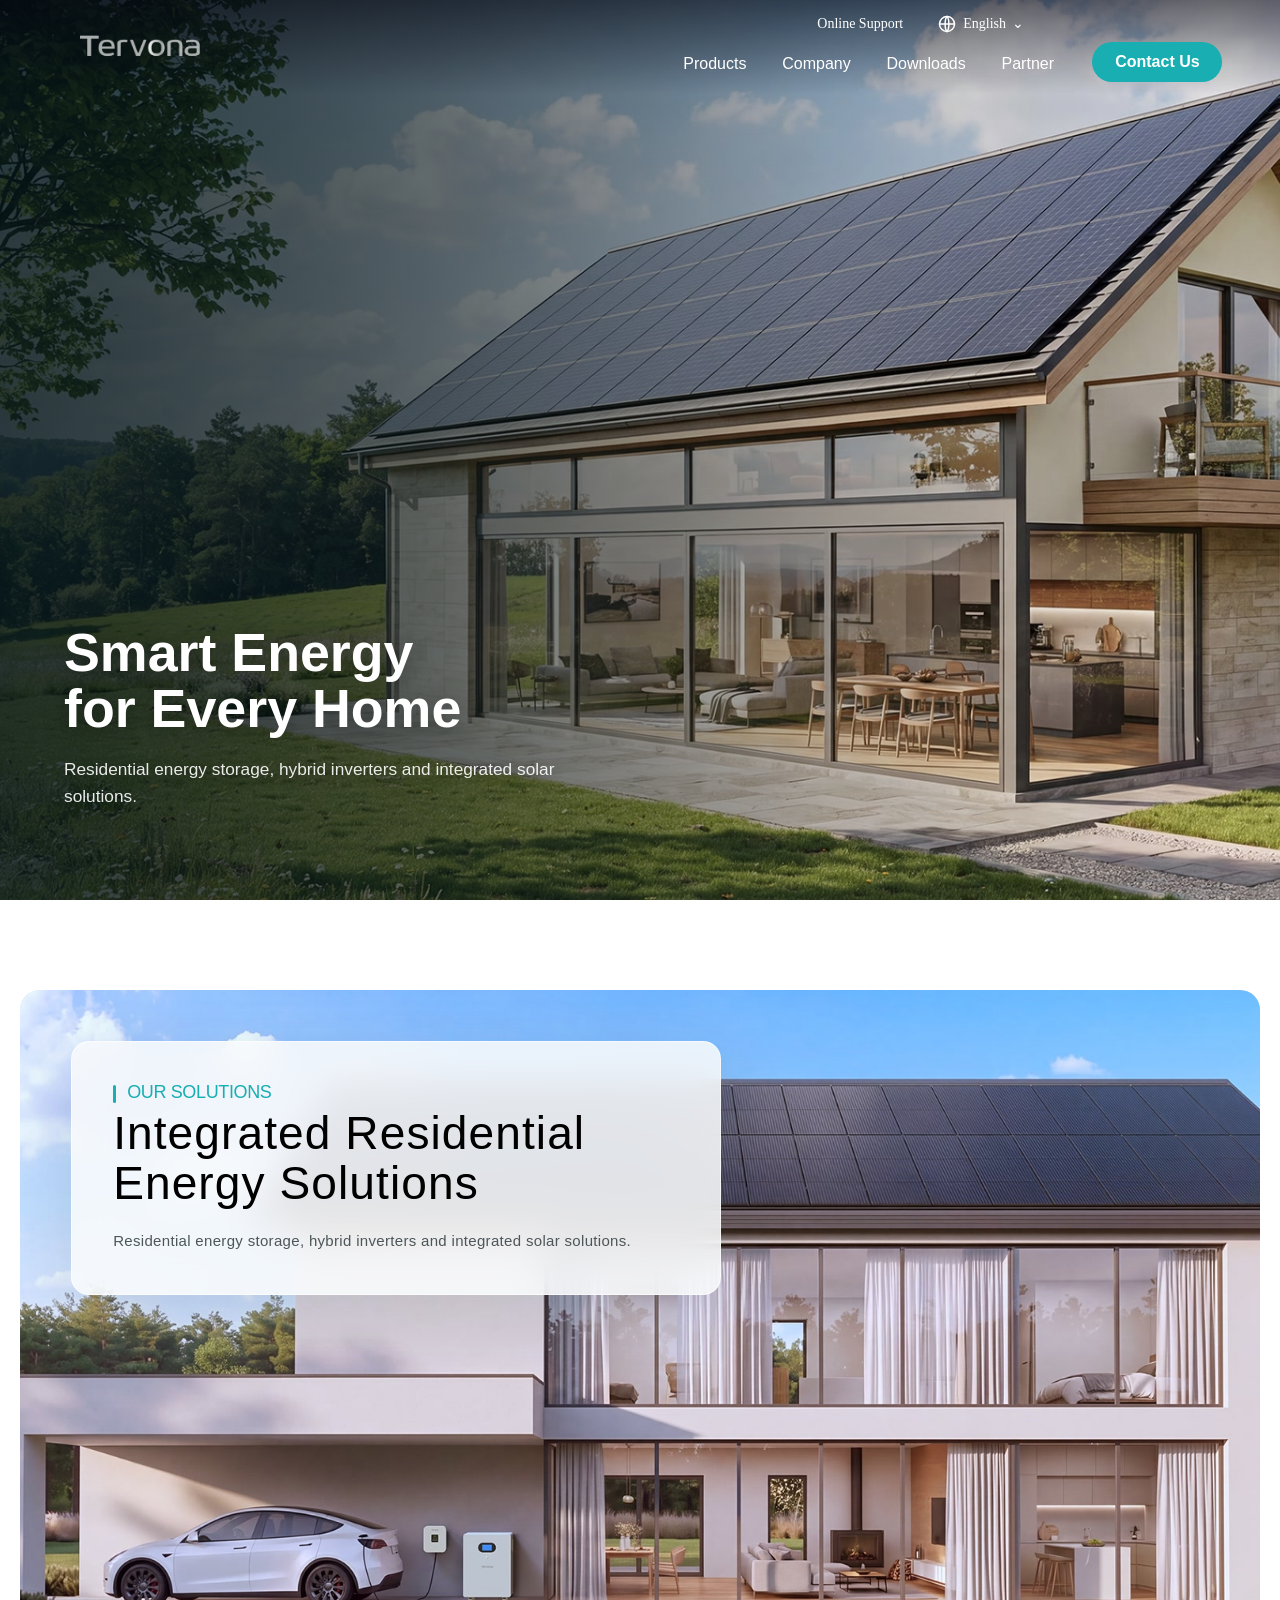
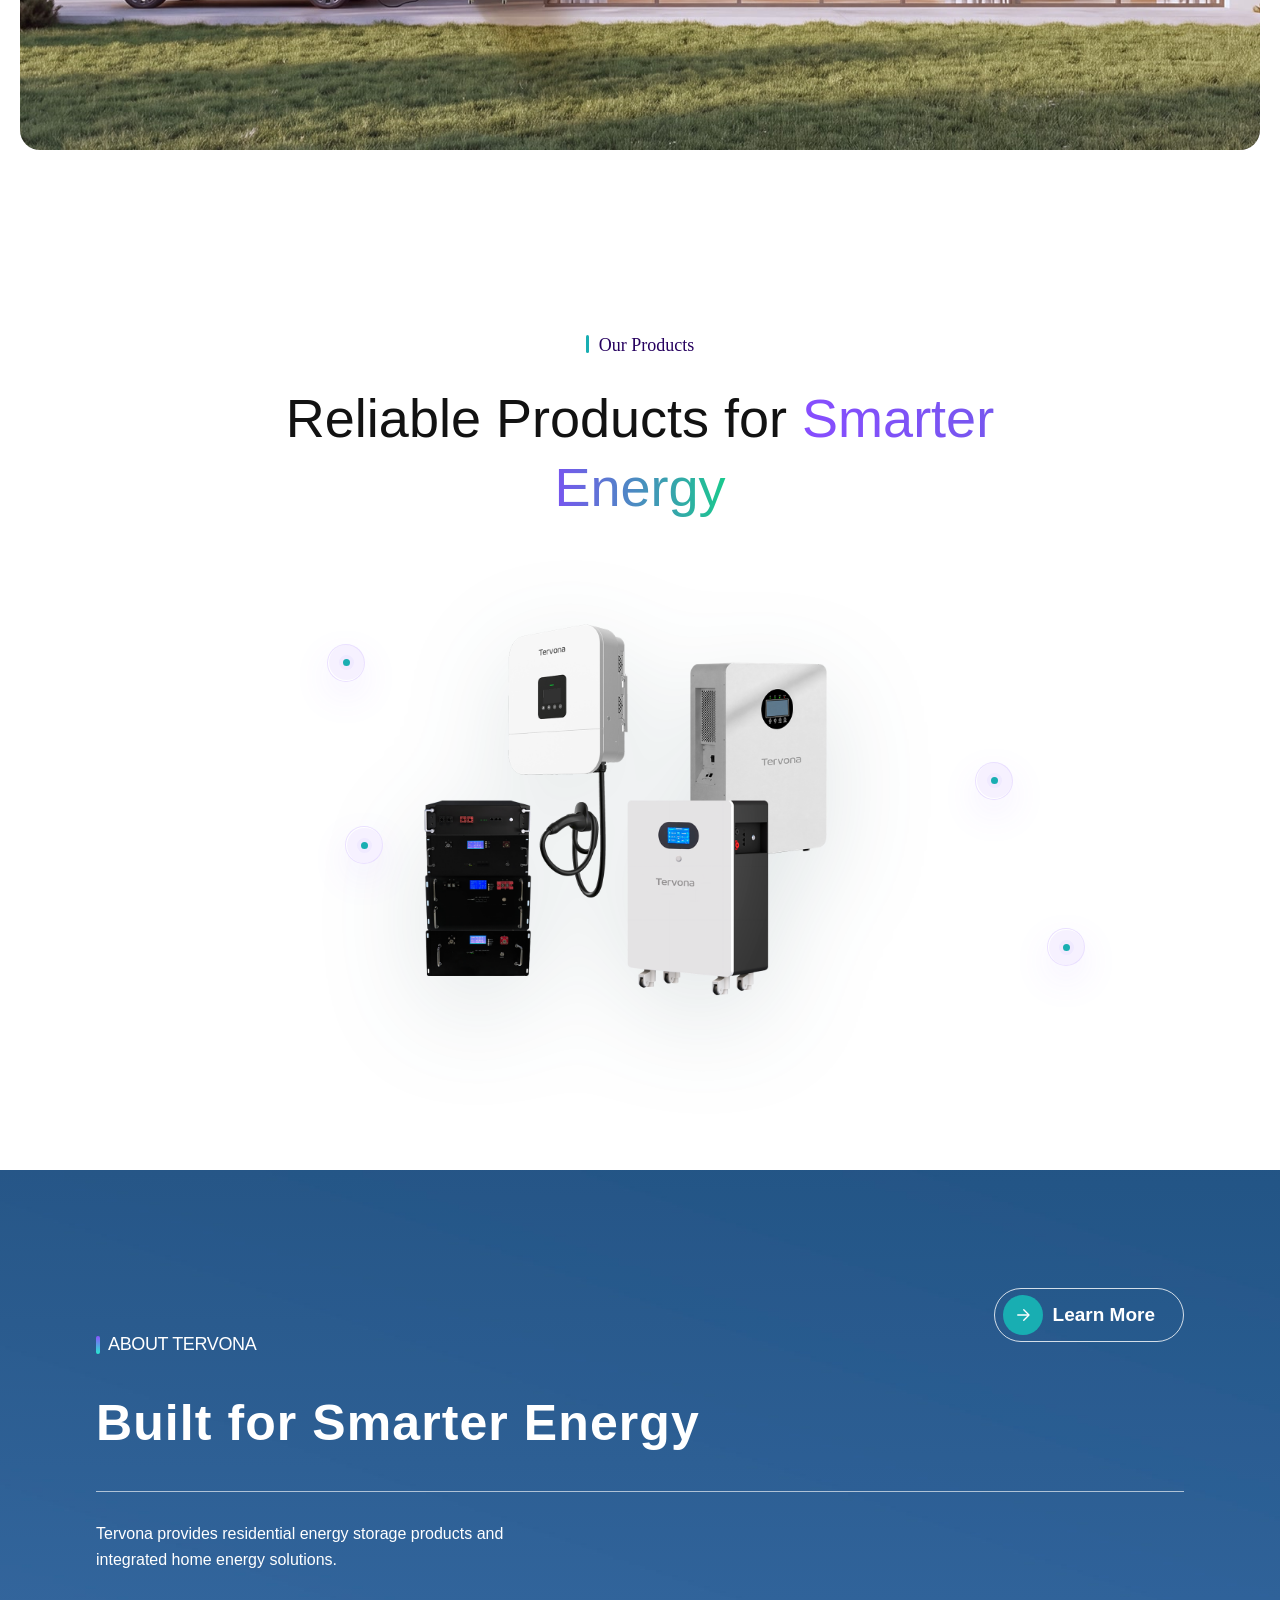
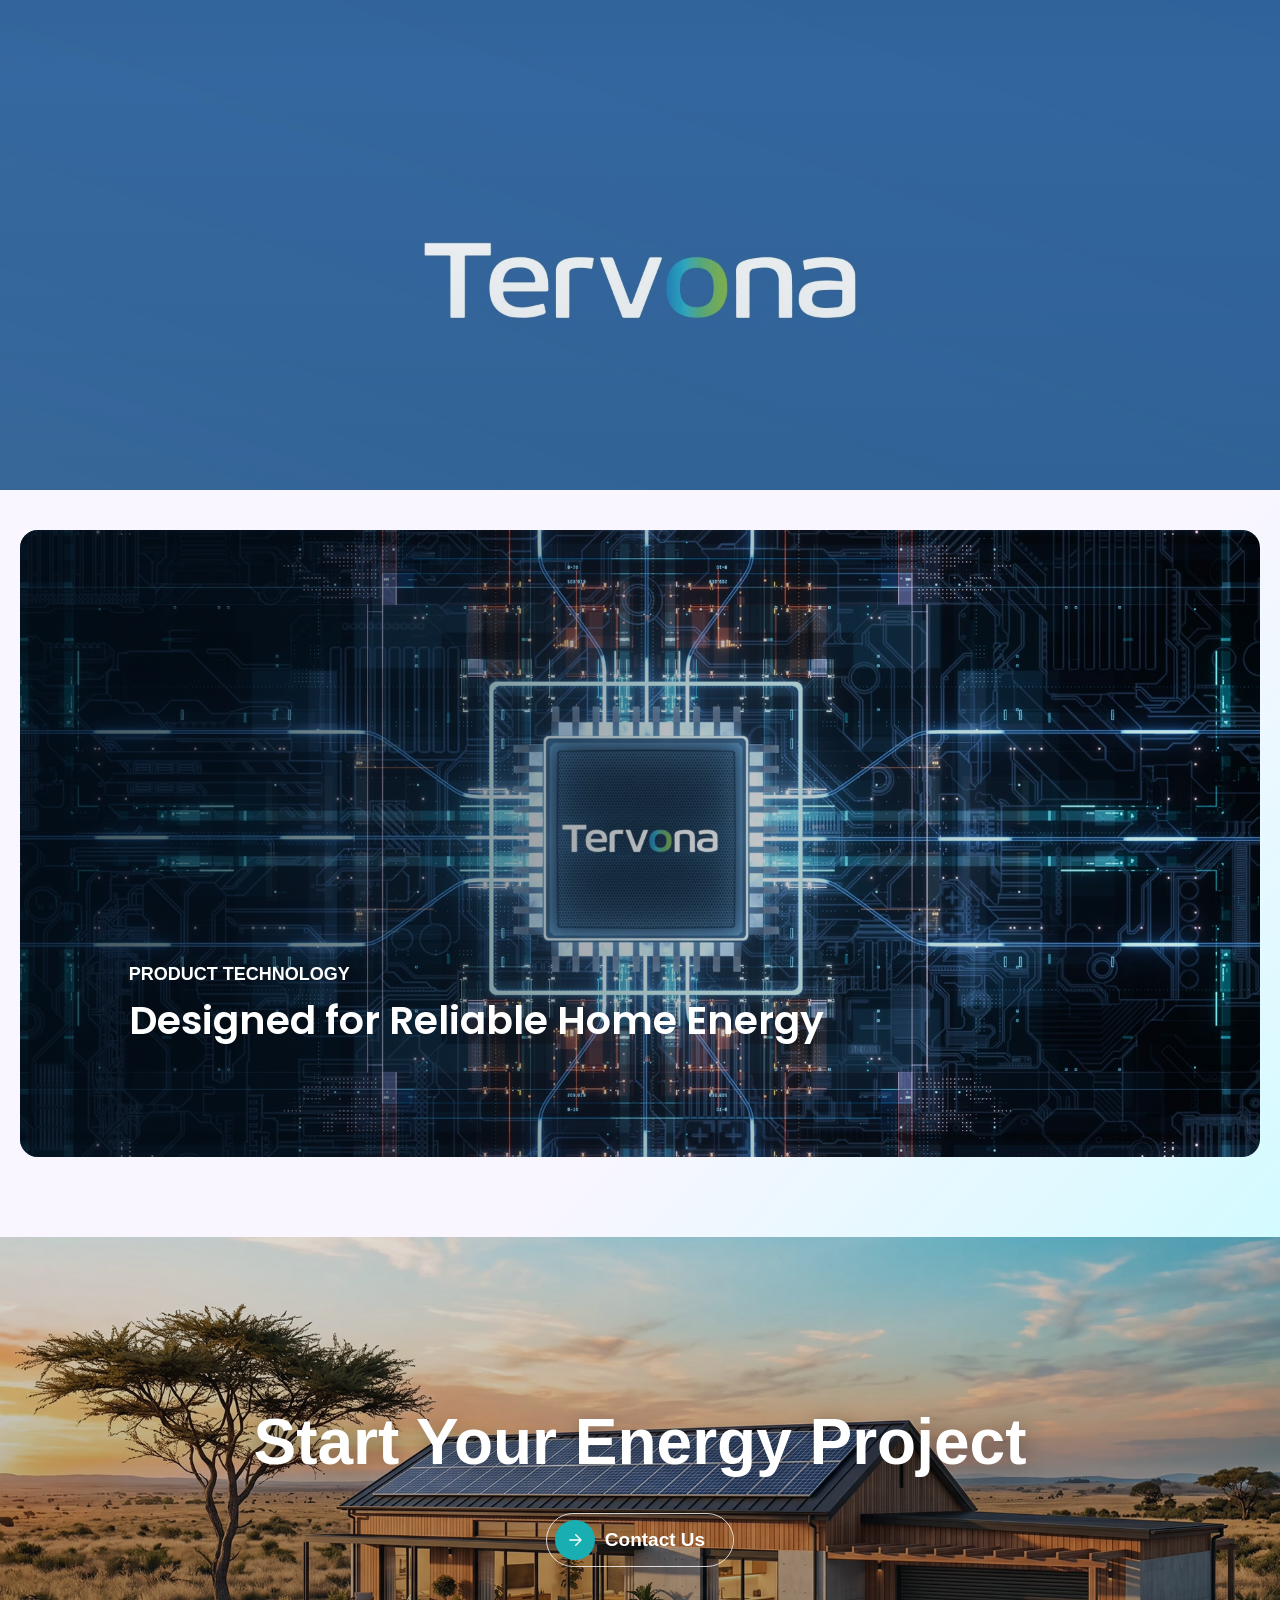
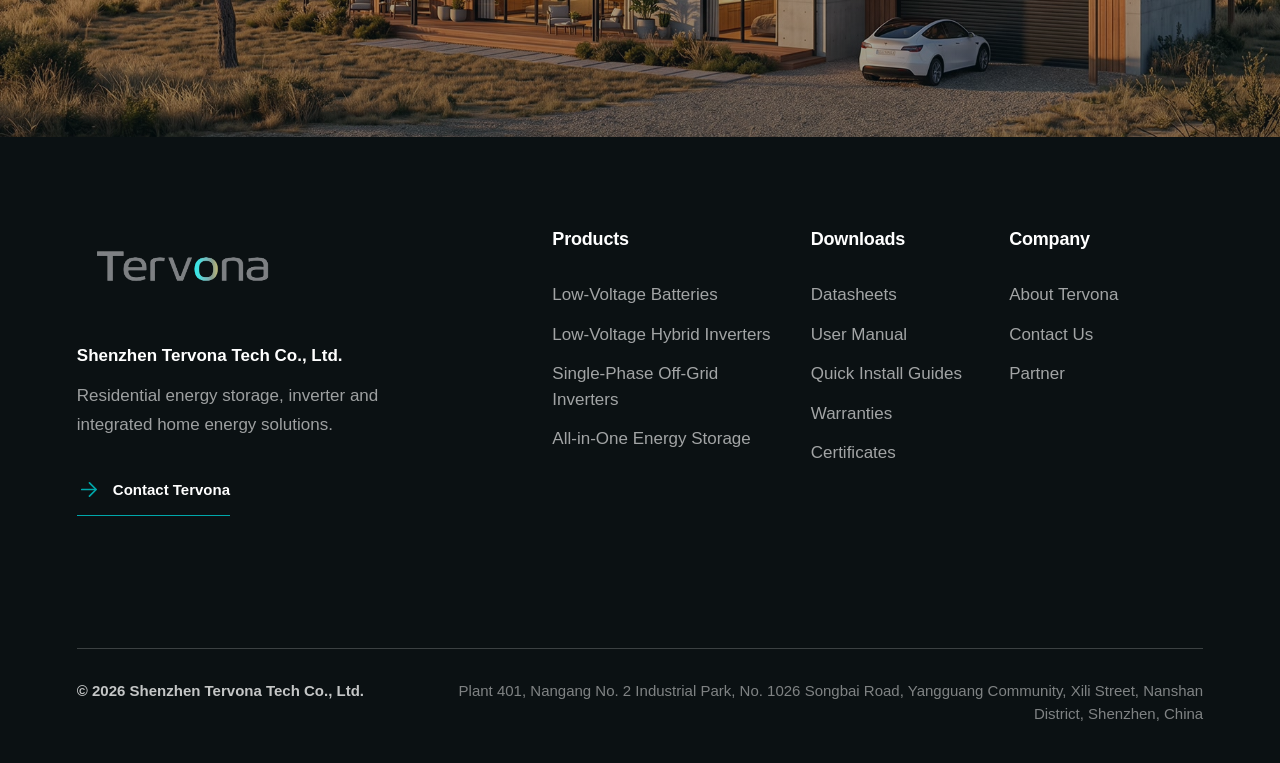
==== commit a0028ab8: "Fix low-voltage product links in menu" ====
--- a/index.html
+++ b/index.html
@@ -25,6 +25,6 @@
     <script src="assets/tervona-products.js?v=20261015-product-ui-v7"></script>
     <script src="cms-model.js?v=20260713-google-translate1"></script>
     <script src="no-motion.js?v=20260922-home-handoff-v1"></script>
-    <script src="app-v3.js?v=20261015-product-ui-v9"></script>
+    <script src="app-v3.js?v=20261015-product-menu-v10"></script>
   </body>
 </html>
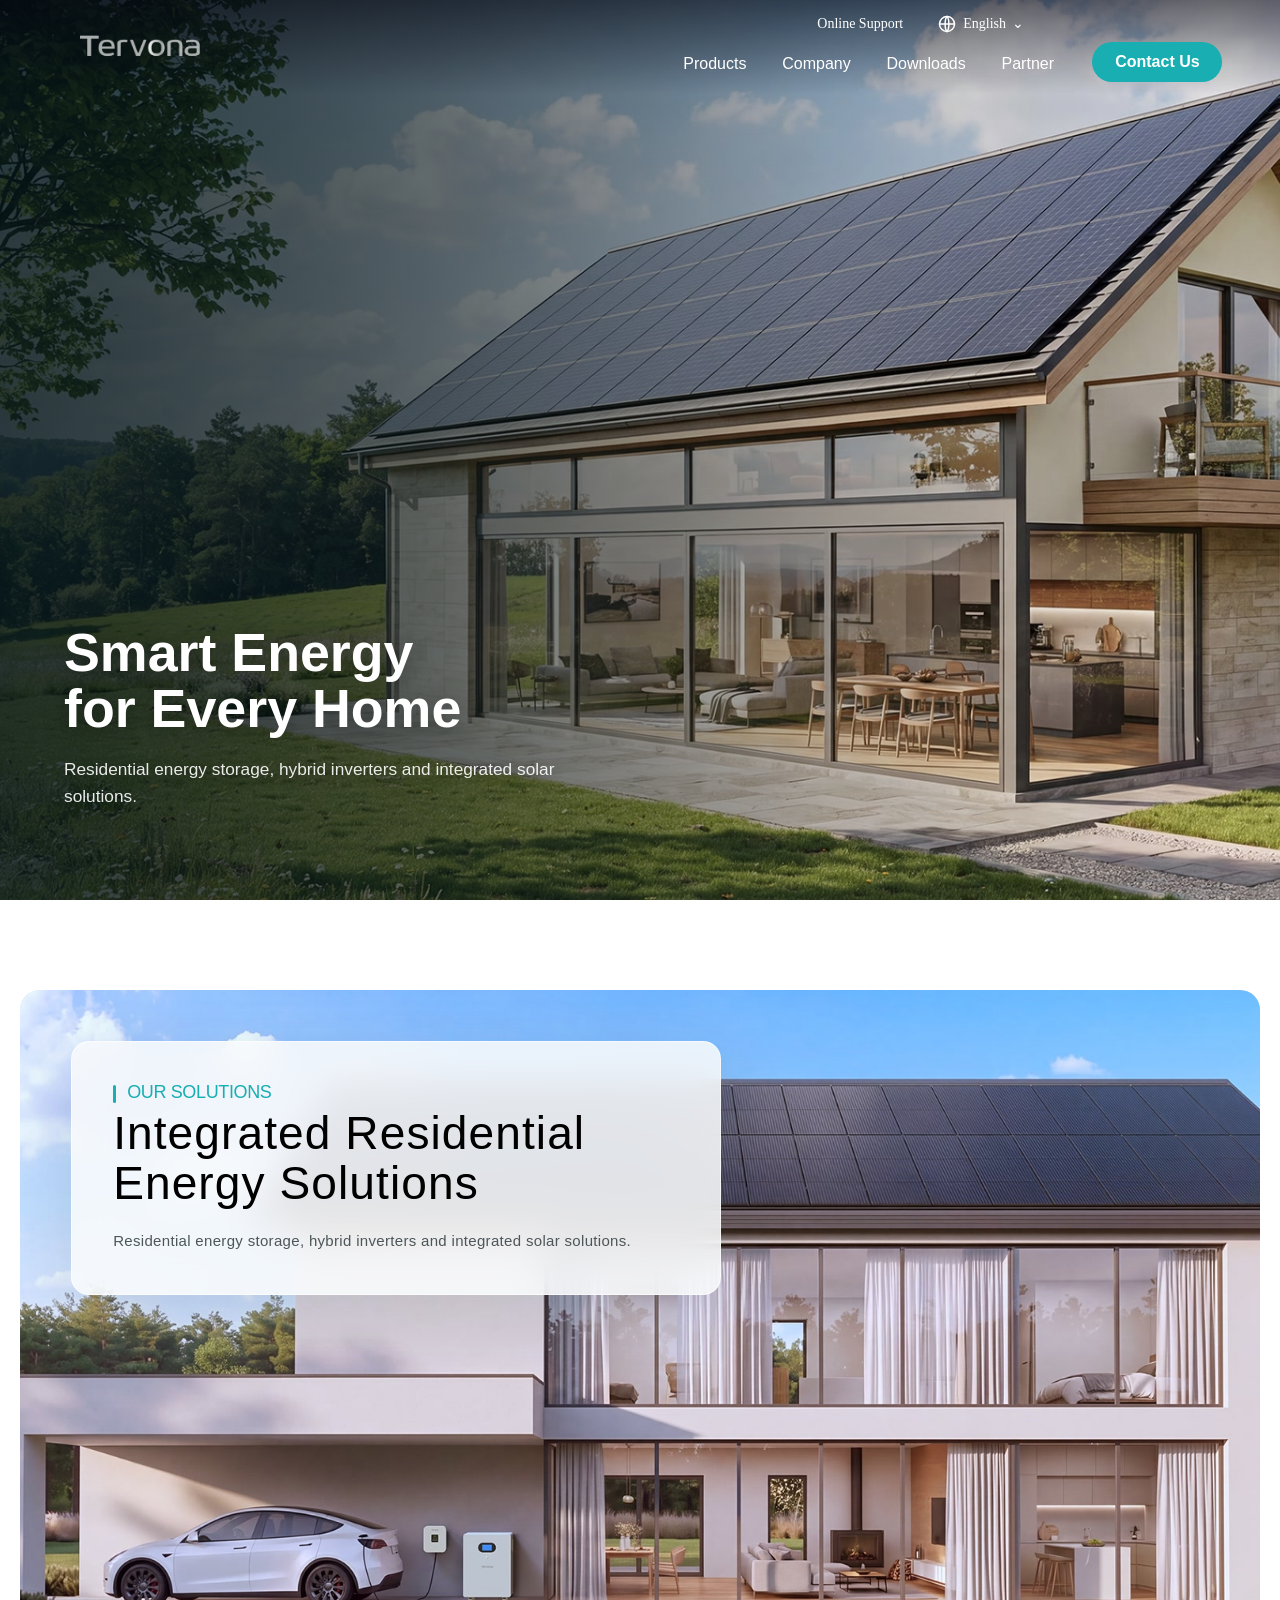
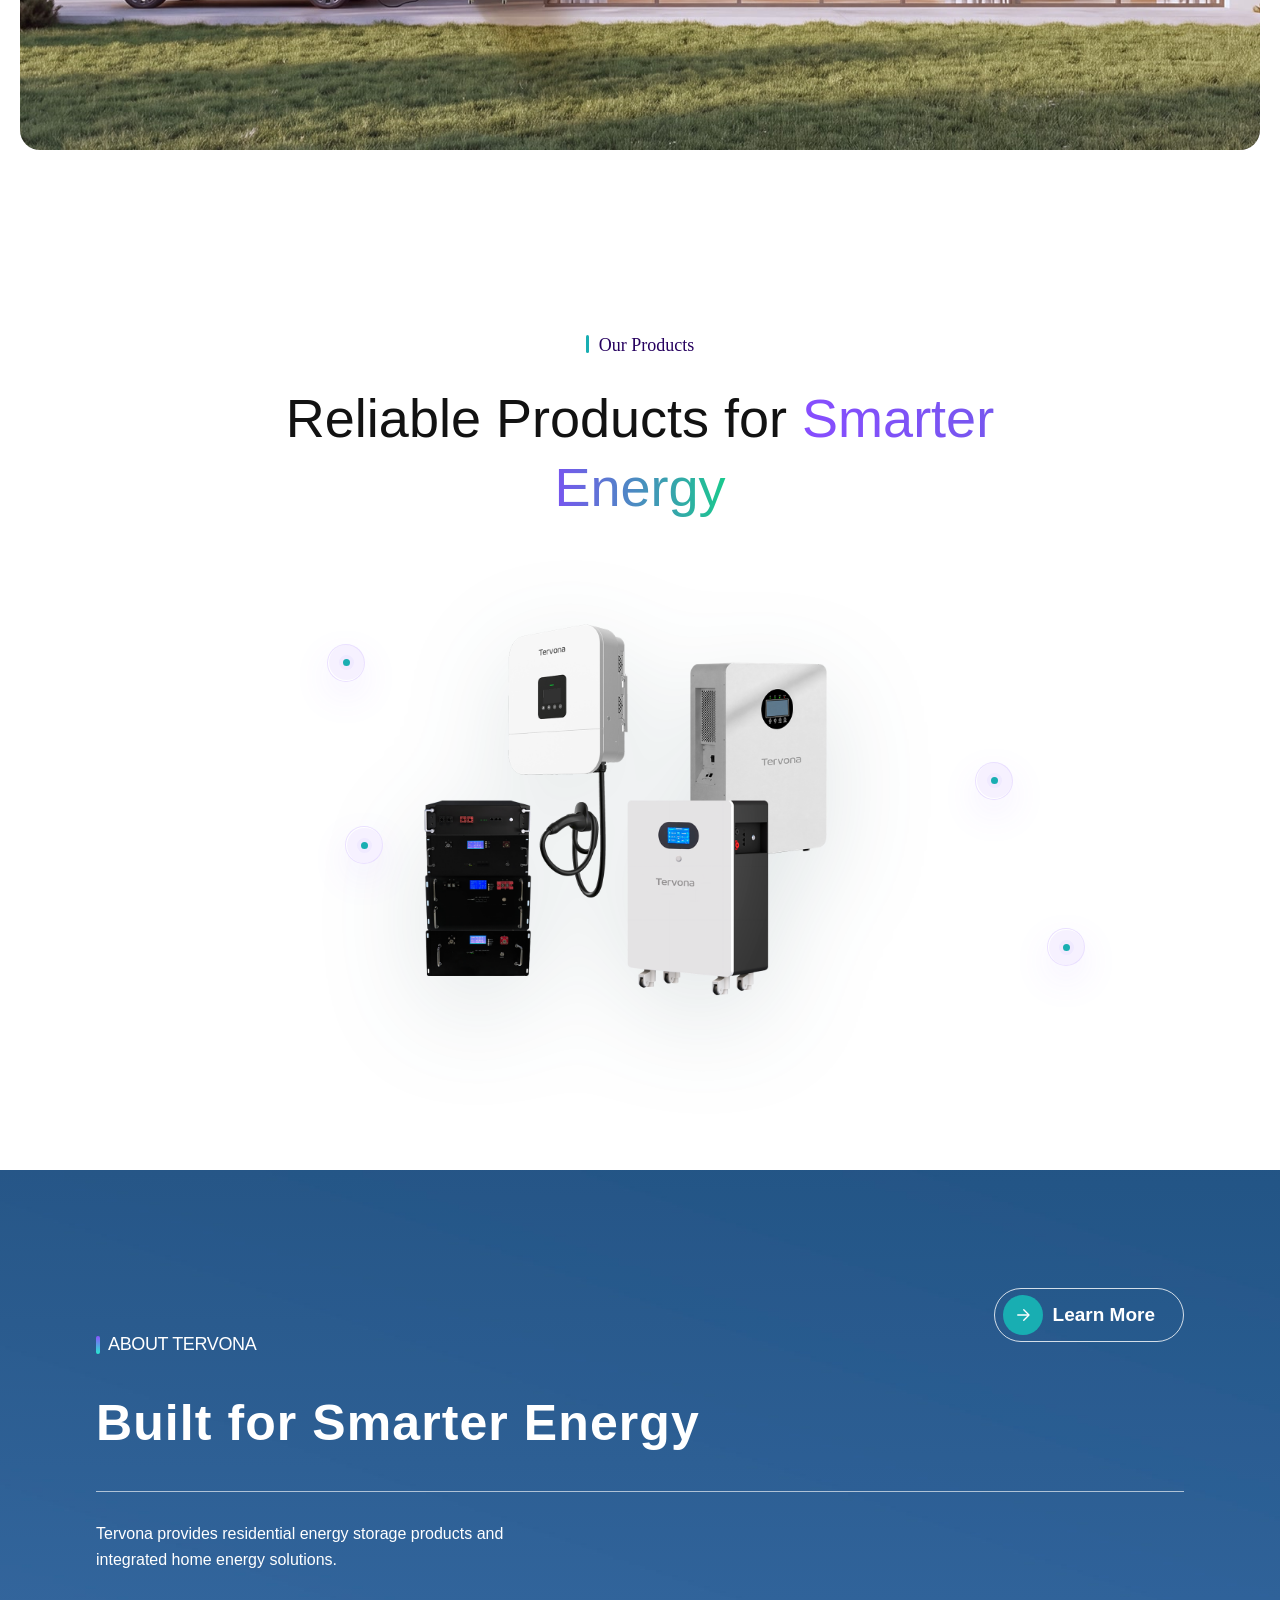
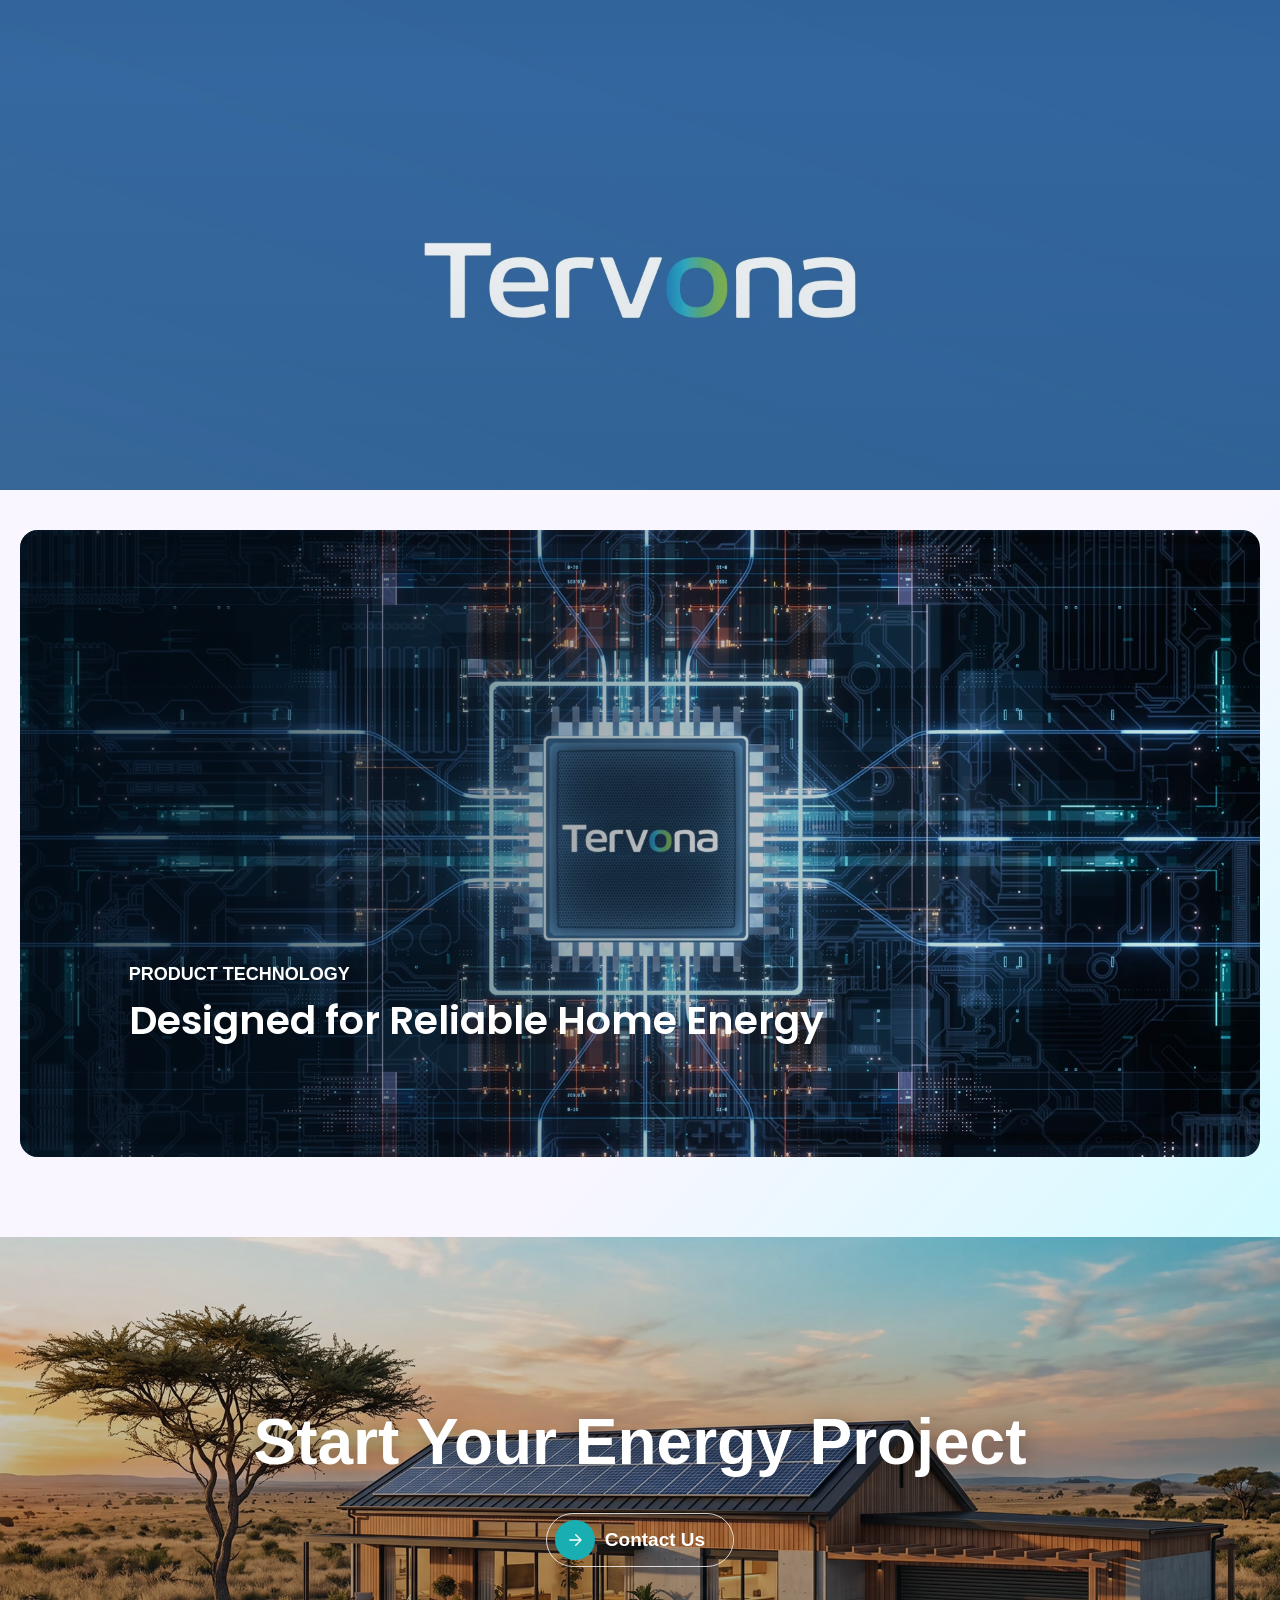
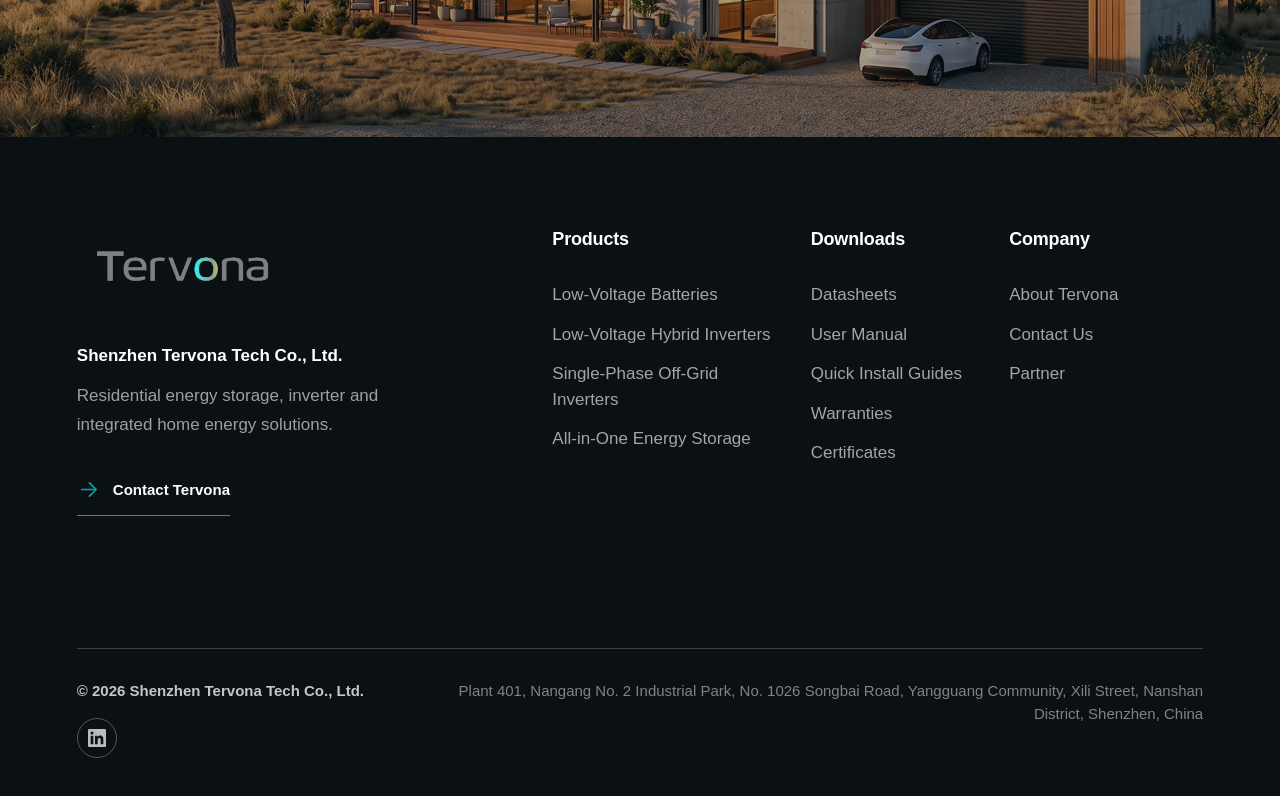
==== commit b50082d0: "Add LinkedIn link to site footer" ====
--- a/index.html
+++ b/index.html
@@ -17,14 +17,14 @@
       })();
     </script>
     <link rel="icon" type="image/png" href="assets/tervona-logo-transparent.png" />
-    <link rel="stylesheet" href="styles.css?v=20261015-product-ui-v9" />
-    <link rel="stylesheet" href="no-motion.css?v=20261015-product-ui-v9" />
+    <link rel="stylesheet" href="styles.css?v=20261015-footer-linkedin-v11" />
+    <link rel="stylesheet" href="no-motion.css?v=20261015-mobile-overlap-v10" />
   </head>
   <body>
     <div id="app"></div>
-    <script src="assets/tervona-products.js?v=20261015-product-ui-v7"></script>
+    <script src="assets/tervona-products.js?v=20261015-product-menu-v8"></script>
     <script src="cms-model.js?v=20260713-google-translate1"></script>
     <script src="no-motion.js?v=20260922-home-handoff-v1"></script>
-    <script src="app-v3.js?v=20261015-product-menu-v10"></script>
+    <script src="app-v3.js?v=20261015-footer-linkedin-v11"></script>
   </body>
 </html>
--- a/styles.css
+++ b/styles.css
@@ -10712,6 +10712,42 @@
   color: rgba(255, 255, 255, .76);
 }
 
+.tervona-footer .footer-legal-brand {
+  display: grid;
+  justify-items: start;
+  gap: 16px;
+}
+
+.tervona-footer .footer-linkedin {
+  width: 40px;
+  height: 40px;
+  display: grid;
+  place-items: center;
+  margin: 0;
+  color: rgba(255, 255, 255, .72);
+  border: 1px solid rgba(255, 255, 255, .28);
+  border-radius: 50%;
+  transition: color .2s ease, border-color .2s ease, background .2s ease, transform .2s ease;
+}
+
+.tervona-footer .footer-linkedin svg {
+  width: 18px;
+  height: 18px;
+  fill: currentColor;
+}
+
+.tervona-footer .footer-linkedin:hover {
+  color: #fff;
+  border-color: #0a66c2;
+  background: #0a66c2;
+  transform: translateY(-2px);
+}
+
+.tervona-footer .footer-linkedin:focus-visible {
+  outline: 2px solid #55d7d6;
+  outline-offset: 4px;
+}
+
 @media (max-width: 1120px) {
   .product-downloads .resource-grid {
     grid-template-columns: repeat(2, minmax(0, 1fr));
--- a/no-motion.css
+++ b/no-motion.css
@@ -1258,7 +1258,7 @@
     gap: 12px;
     width: 100%;
     max-width: none;
-    margin-top: -74px;
+    margin-top: 14px;
   }
 
   html.no-motion-site .series-hero.unified-product-banner .series-hero-stat {
@@ -1308,7 +1308,7 @@
 }
 
 /* Mobile category catalog: keep the featured banner and product rows visually connected. */
-@media (max-width: 560px) {
+@media (max-width: 760px) {
   html.no-motion-site .source-category-hero .source-hero-panel-static.tervona-category-banner {
     display: grid;
     grid-template-columns: minmax(0, 1fr);
@@ -1325,6 +1325,7 @@
     top: auto;
     bottom: auto;
     width: 100%;
+    transform: none !important;
   }
 
   html.no-motion-site .source-category-hero .tervona-category-banner .source-category-product-art,
@@ -1340,6 +1341,16 @@
 
   html.no-motion-site .source-category-hero.source-category-low-voltage-battery .source-category-product-art {
     height: 180px;
+  }
+
+  html.no-motion-site .source-category-hero .tervona-category-banner .source-category-product-art img {
+    position: absolute;
+    inset: 0;
+    width: 100%;
+    height: 100%;
+    object-fit: contain;
+    object-position: center;
+    transform: none !important;
   }
 
   html.no-motion-site .source-category-hero {
